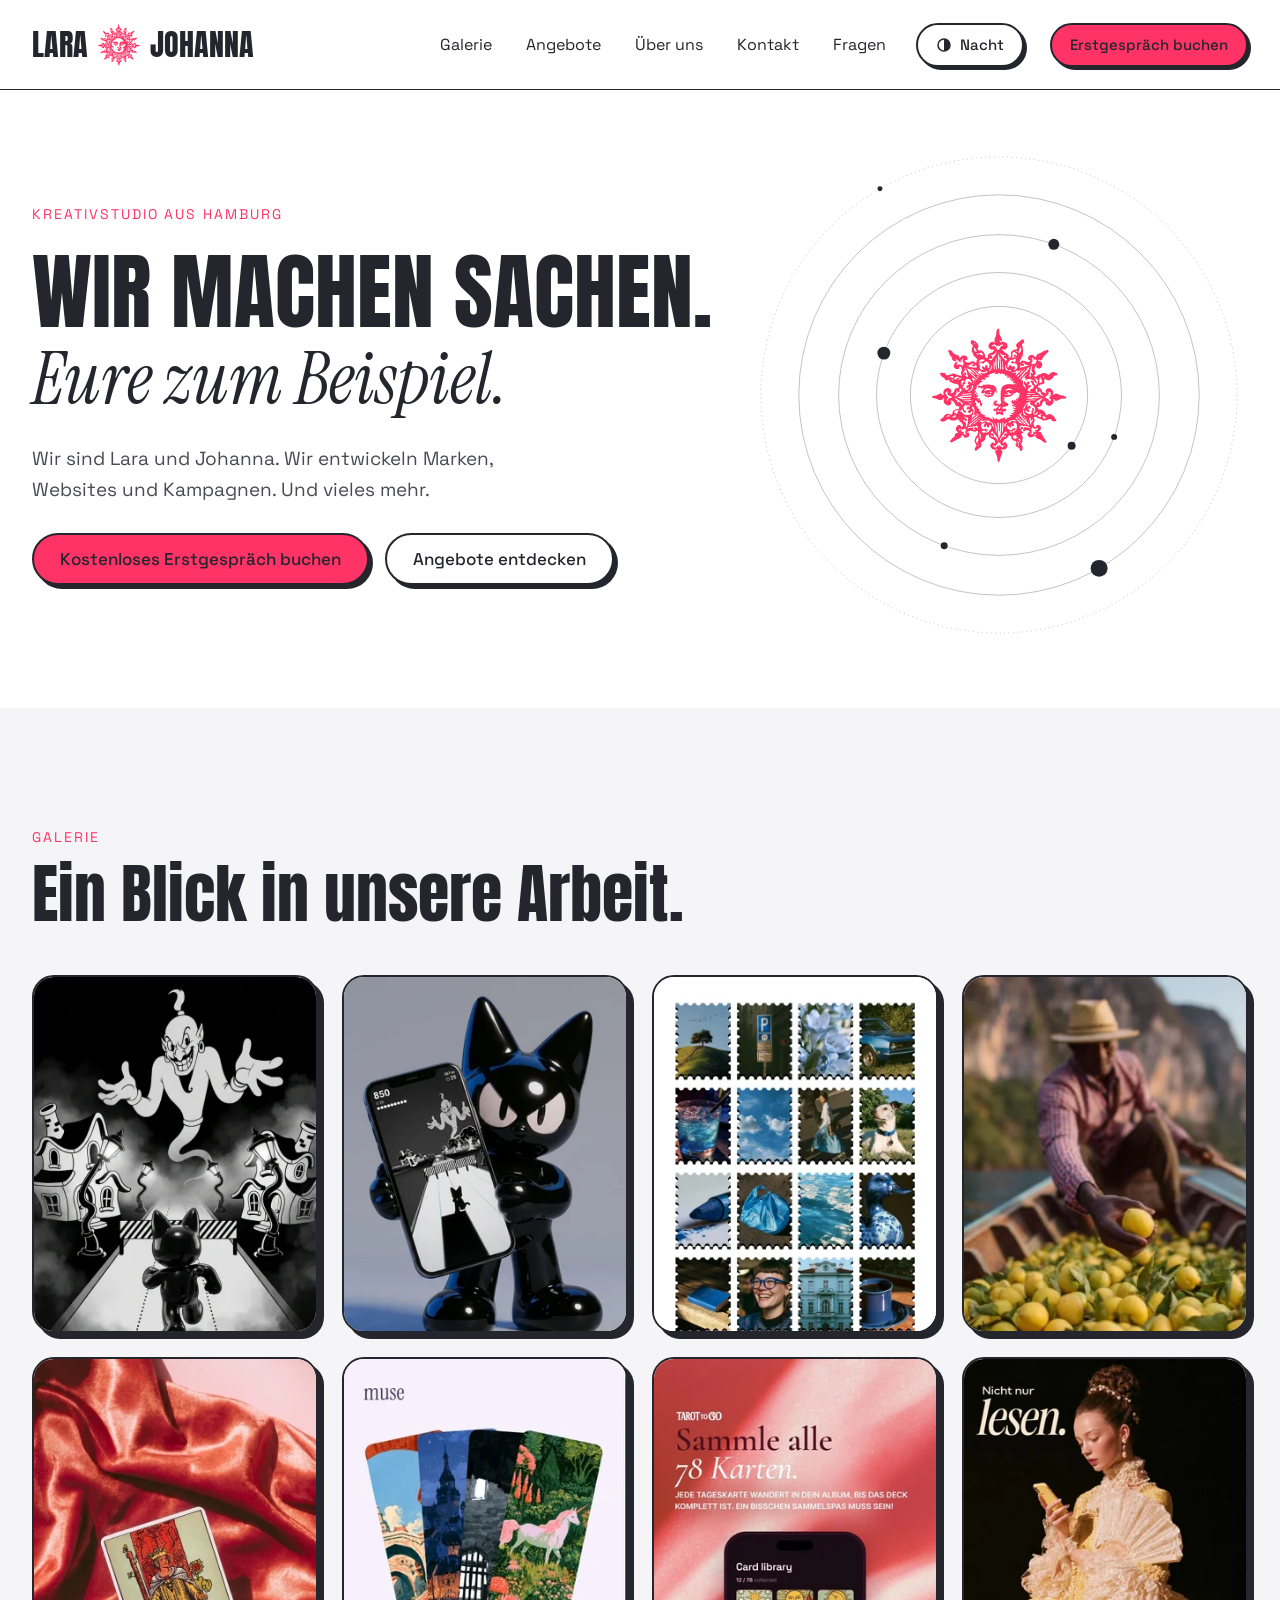
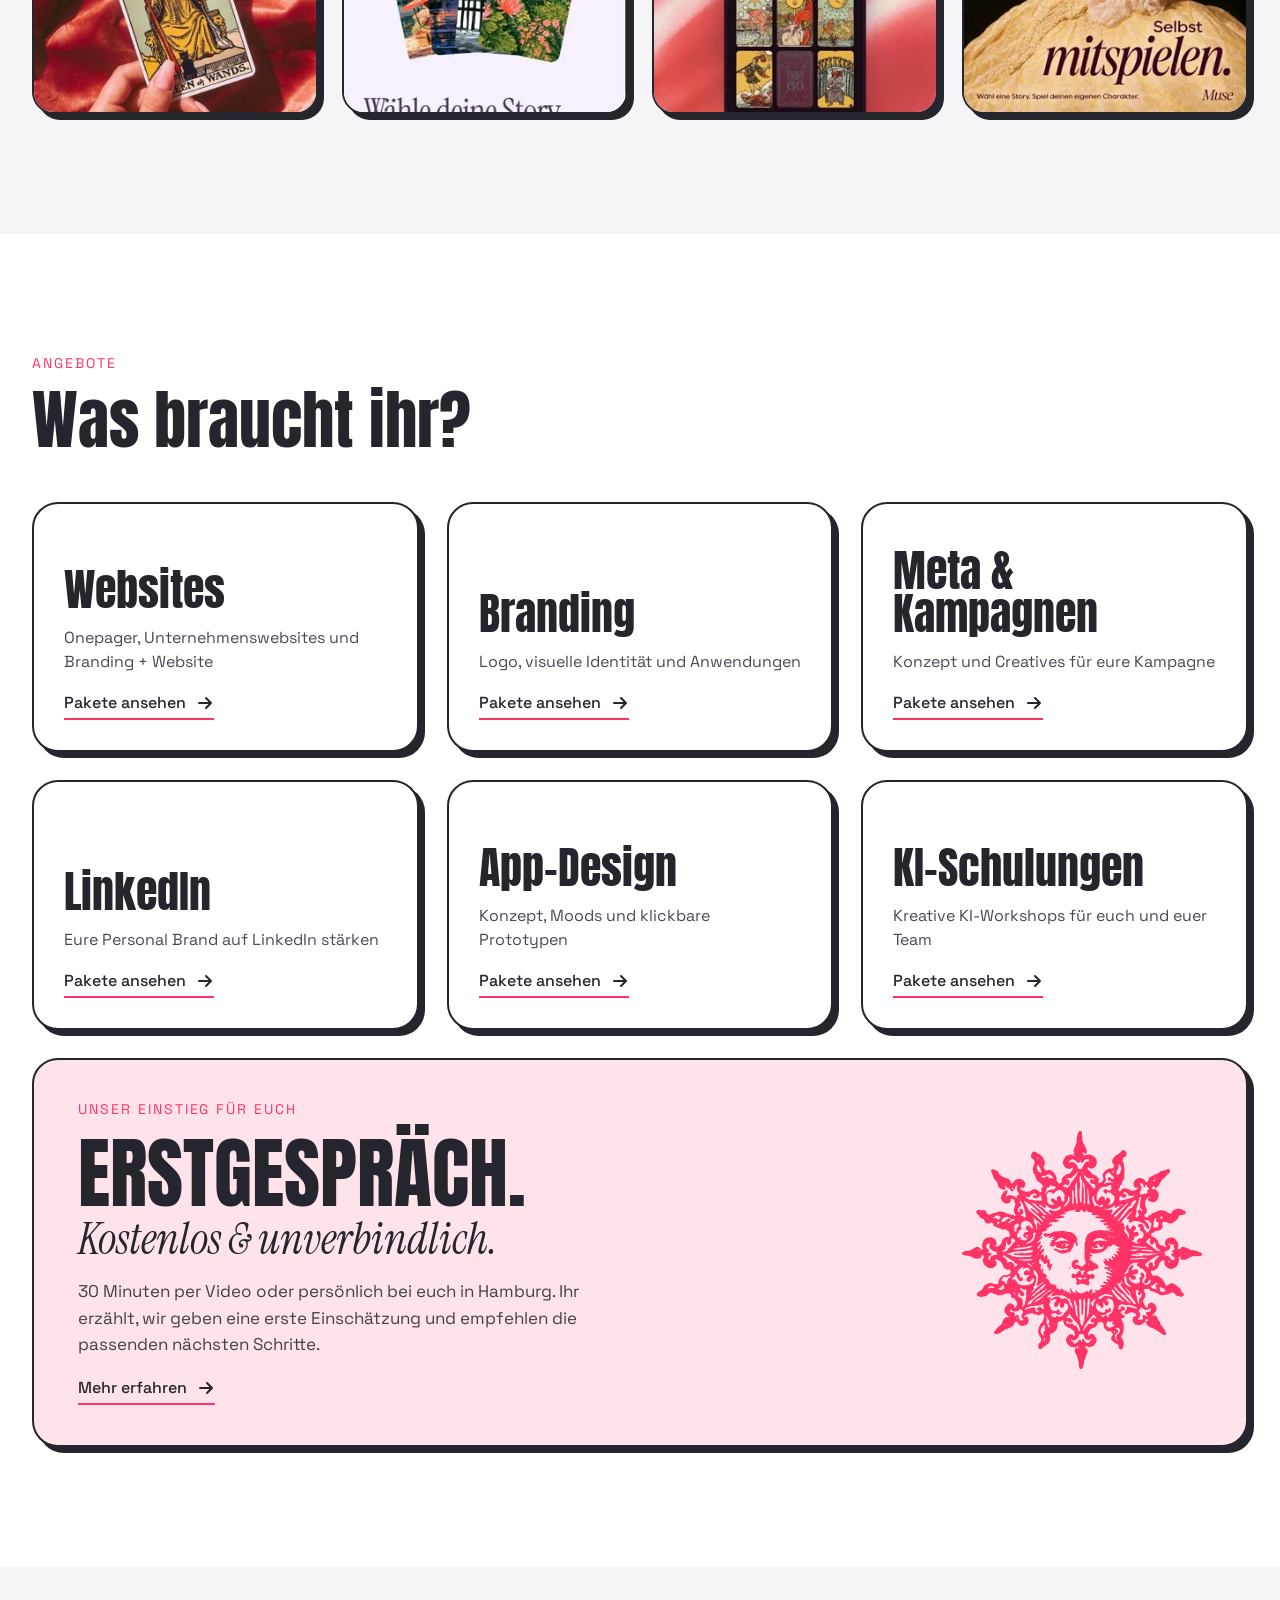
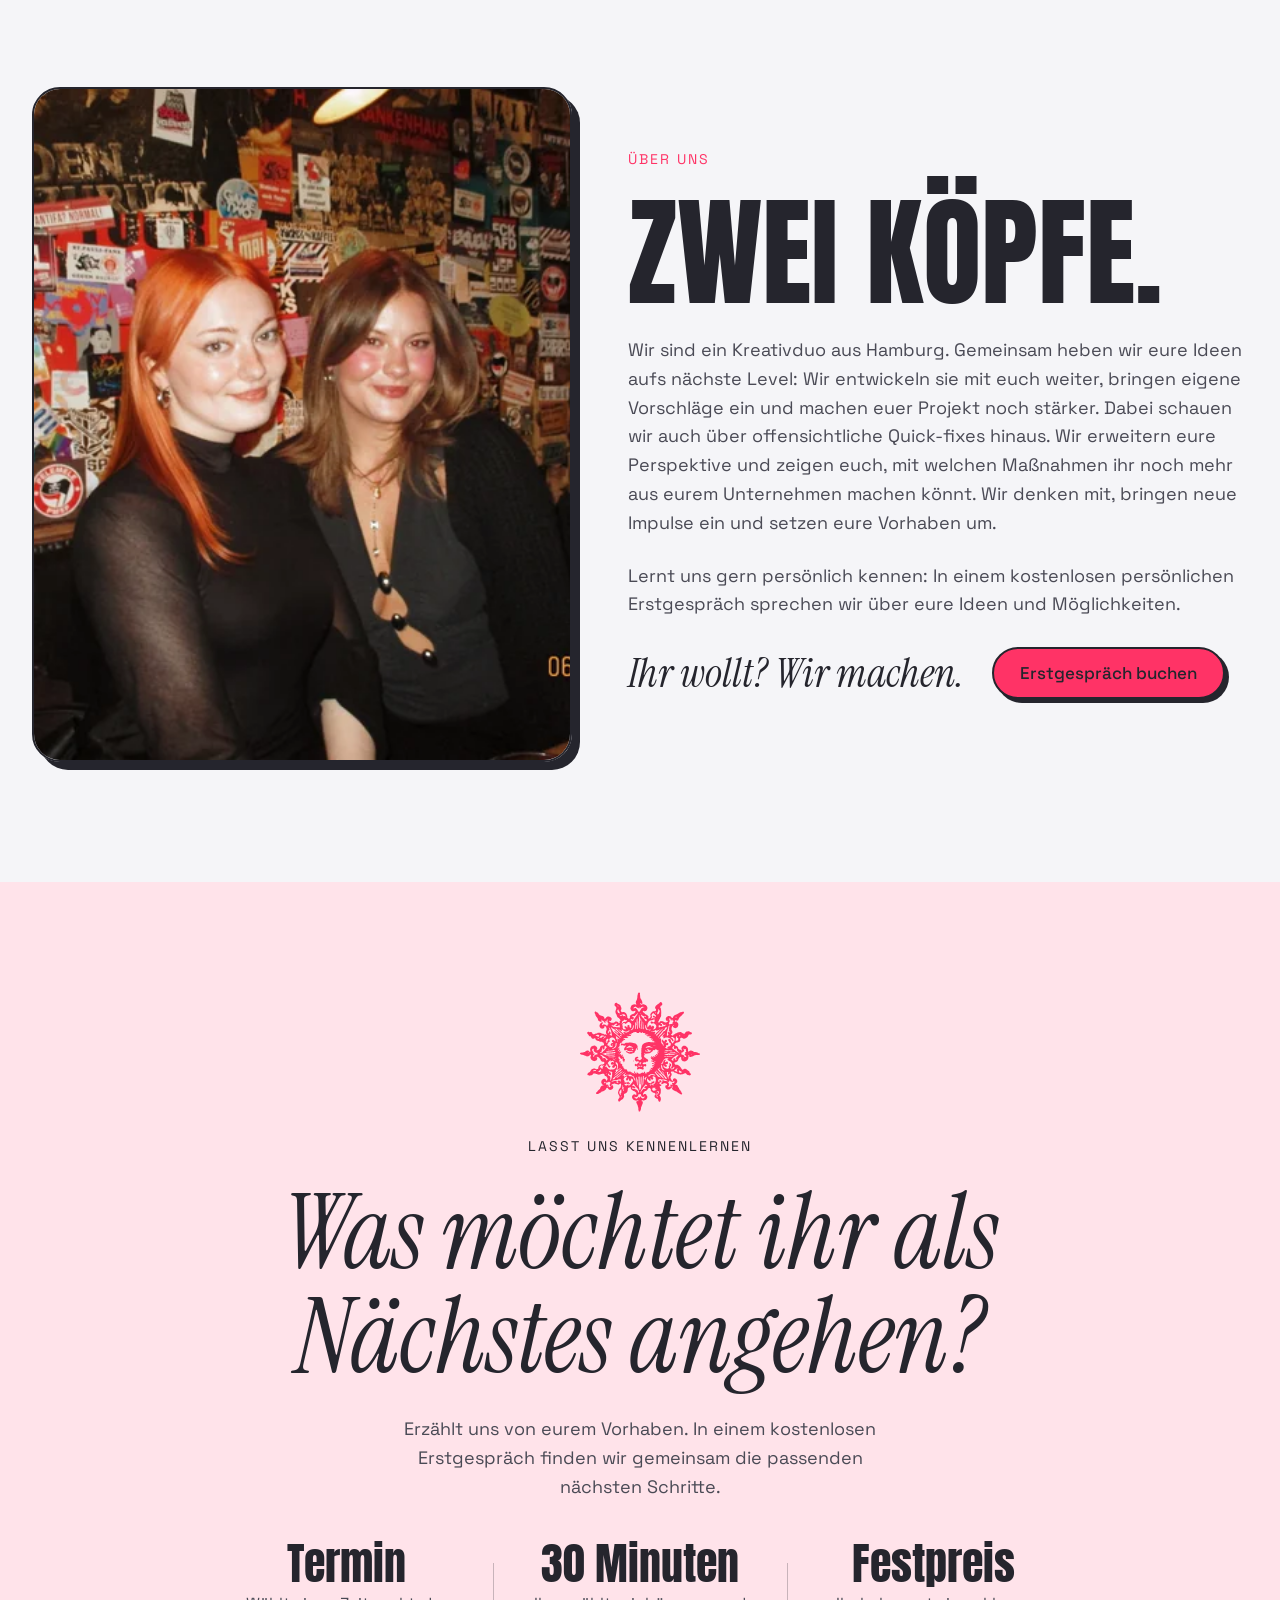
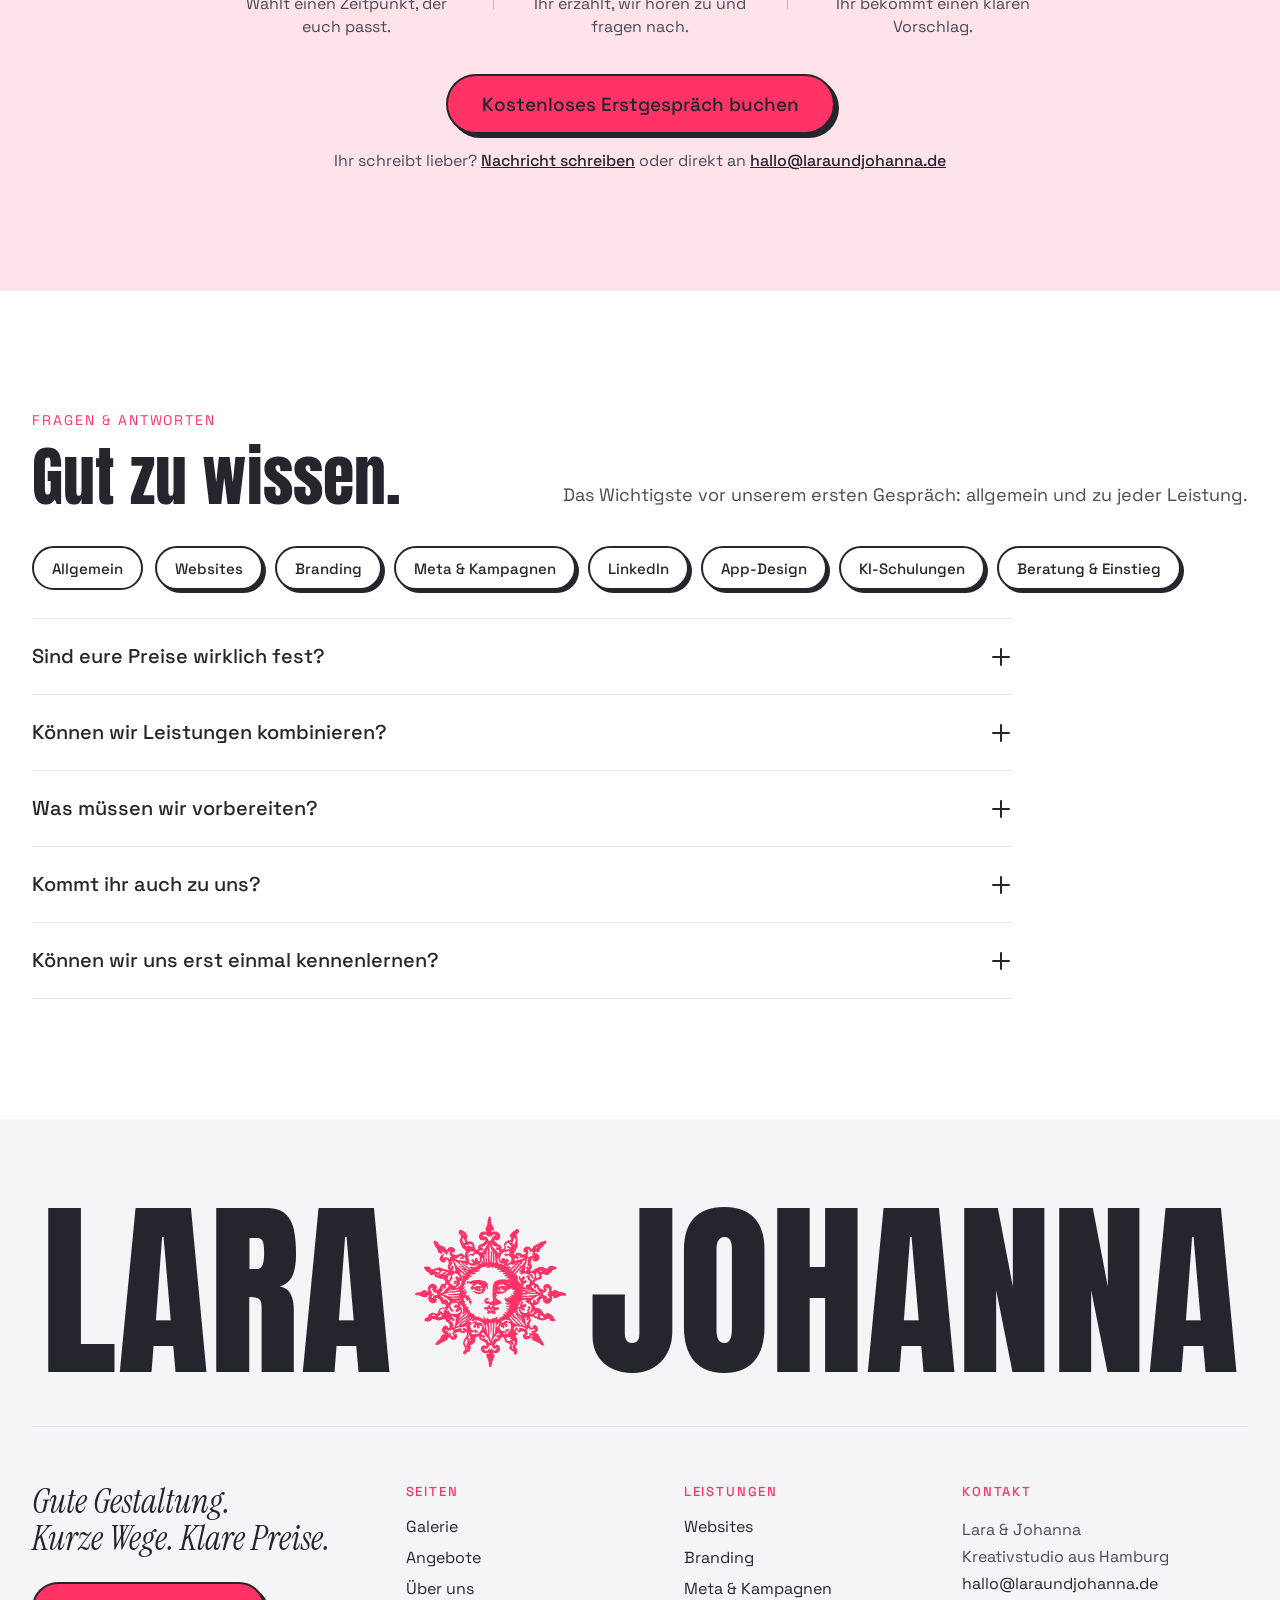
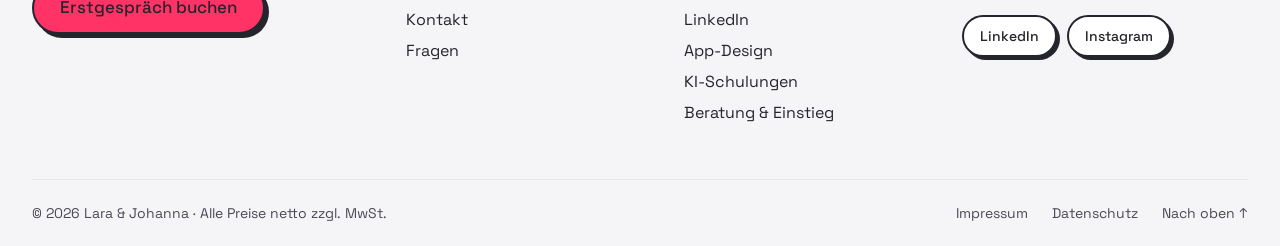
==== index.html @ 5a897f85 "Fixed-size shuffled gallery with rotating tiles, new Manifestation image - Desktop: fixed 4 × 2 grid" ====
<!DOCTYPE html>
<html lang="de">
<head>
<meta charset="utf-8">
<meta name="google-site-verification" content="_8En-DYdcZXQuE2vubrbrP5TlVrM1GbT5ZxHPeItJPA">
<meta name="viewport" content="width=device-width, initial-scale=1">
<title>Lara &amp; Johanna · Kreativstudio aus Hamburg</title>
<meta name="description" content="Lara &amp; Johanna, Kreativstudio aus Hamburg. Wir entwickeln Marken, Websites und Kampagnen. Und vieles mehr.">
<meta name="theme-color" content="#FFFFFF">
<meta property="og:type" content="website">
<meta property="og:title" content="Lara &amp; Johanna · Kreativstudio aus Hamburg">
<meta property="og:description" content="Wir machen Sachen. Eure zum Beispiel.">
<meta property="og:image" content="https://laraundjohanna.de/assets/img/lara-und-johanna.jpg">
<meta property="og:url" content="https://laraundjohanna.de/">
<link rel="canonical" href="https://laraundjohanna.de/">
<link rel="icon" href="assets/favicon.svg" type="image/svg+xml">
<link rel="preload" href="assets/fonts/anton-latin.woff2" as="font" type="font/woff2" crossorigin>
<link rel="stylesheet" href="css/style.css?v=20261118-galerie">
<link rel="stylesheet" href="css/booking.css">
<link rel="stylesheet" href="css/service.css?v=20261118-leistungsseiten">
<script>
/* Ladeanimation einmal pro Besuch; Ende spätestens nach 6 s, auch wenn etwas hängt */
(function () {
  var h = document.documentElement;
  try { if (sessionStorage.getItem('lj-geladen')) return; sessionStorage.setItem('lj-geladen', '1'); } catch (e) {}
  h.classList.add('has-loader', 'is-loading');
  var start = Date.now(), fertig = false;
  function ende() {
    if (fertig) return; fertig = true;
    var l = document.getElementById('loader');
    h.classList.remove('is-loading');
    if (l) { l.classList.add('is-done'); setTimeout(function () { l.remove(); h.classList.remove('has-loader'); }, 1000); }
  }
  window.addEventListener('load', function () { setTimeout(ende, Math.max(0, 1800 - (Date.now() - start))); });
  setTimeout(ende, 6000);
})();
</script>
</head>
<body>
<a class="skip" href="#inhalt">Zum Inhalt springen</a>
<div class="site theme-tag" id="site">
<script>try{if(localStorage.getItem('lj-modus')==='nacht'){var s=document.getElementById('site');s.classList.replace('theme-tag','theme-nacht');s.style.setProperty('--coin-rot','180deg');document.body.classList.add('is-nacht')}}catch(e){}</script>

<!-- Logo-Symbole (Sonne & Mond) -->
<svg class="sym-sprite" width="0" height="0" aria-hidden="true" focusable="false"><defs>
<symbol id="lj-sonne" viewBox="0 0 679.3 674.3"><path fill-rule="evenodd" fill="currentColor" d="M335.3 674.0C333.8 673.7 332.4 672.3 332.2 670.7C332.0 670.0 331.7 668.6 331.3 667.5C331.0 666.4 330.7 664.9 330.7 664.3C330.7 663.7 330.5 662.7 330.3 662.2C330.0 661.4 330.0 660.4 330.2 658.5C330.5 656.7 330.4 655.4 330.1 654.0C329.8 652.2 329.6 651.7 328.5 648.2C328.3 647.2 327.9 645.9 327.8 645.2C327.5 643.5 326.7 640.3 326.4 639.8C326.2 639.6 325.8 638.8 325.5 637.8C324.9 636.1 321.6 629.2 321.1 628.5C320.9 628.3 320.5 627.4 320.2 626.5C319.8 625.6 319.4 624.7 319.3 624.5C318.8 623.9 319.0 620.3 319.6 618.7C320.0 617.9 320.4 616.8 320.5 616.3C320.8 614.9 323.1 612.7 324.3 612.7C325.4 612.7 326.5 613.9 327.0 615.6C327.6 618.0 329.7 615.8 329.9 612.5C330.1 610.5 330.0 610.4 329.2 609.8C328.3 609.2 328.2 609.2 327.0 609.9C326.3 610.3 324.7 610.8 323.5 611.0C322.3 611.1 321.0 611.6 320.4 612.0C319.1 613.0 315.9 613.0 314.3 612.1C313.5 611.5 312.6 611.3 311.0 611.3C307.8 611.3 306.3 610.5 301.8 606.5C300.9 605.8 300.0 604.7 299.8 604.2C299.5 603.6 298.7 602.5 298.0 601.7C296.7 600.1 295.6 597.6 294.8 594.6C293.9 591.1 294.1 590.1 296.4 585.4C297.8 582.5 298.2 582.0 300.2 579.8C305.0 574.4 312.6 574.3 314.8 579.6C315.6 581.3 316.2 581.3 318.0 579.5C319.7 577.9 319.7 577.8 319.6 576.2C319.4 574.5 319.0 573.0 318.1 571.2C317.2 569.4 317.1 566.9 318.0 566.2C318.9 565.4 318.9 564.3 318.0 564.3C317.6 564.3 317.2 564.7 317.0 565.2C316.4 566.7 315.4 566.2 312.0 562.7C308.5 559.1 307.3 558.3 304.8 558.3C303.1 558.3 302.3 557.9 298.5 555.1C297.2 554.2 295.4 553.0 294.5 552.6C292.1 551.4 288.7 547.4 288.7 545.8C288.7 545.4 288.3 544.5 287.8 543.7C287.1 542.4 286.9 541.7 286.9 538.8C286.9 537.0 286.7 535.4 286.5 535.3C286.4 535.2 284.8 535.8 283.0 536.7C281.3 537.6 279.6 538.3 279.3 538.3C279.0 538.3 278.0 538.7 277.1 539.2C276.2 539.6 274.9 540.0 274.2 540.0C273.1 540.0 272.9 540.1 271.8 541.8C270.9 543.3 270.7 543.9 270.8 544.8C270.9 545.3 270.9 546.6 270.6 547.5C270.4 548.4 270.2 549.9 270.1 550.8C269.7 557.2 269.3 558.9 267.6 561.8C264.3 567.3 260.2 570.9 255.3 572.7C254.2 573.1 253.2 573.6 253.1 573.7C253.0 573.9 252.5 574.0 251.8 574.0C250.1 574.0 249.1 575.4 248.8 578.5C248.7 579.8 248.7 581.1 248.8 581.4C249.2 581.9 250.0 585.6 250.2 587.4C250.4 588.9 249.2 592.8 248.2 594.0C247.7 594.5 246.7 597.4 246.7 598.0C246.7 599.6 238.6 606.8 235.5 607.9C232.8 608.8 228.7 612.1 228.7 613.2C228.7 614.0 226.9 615.9 225.4 616.7C224.1 617.5 223.4 617.6 221.5 617.7C219.3 617.7 219.2 617.6 218.0 616.3C216.4 614.7 215.9 613.0 215.9 609.2C215.9 605.7 216.5 604.2 219.6 600.5C220.6 599.4 221.3 598.4 221.3 598.3C221.3 598.1 221.8 597.4 222.5 596.8C223.1 596.0 223.7 595.0 223.8 594.2C223.9 593.4 224.1 592.3 224.2 591.7C224.6 589.6 223.7 586.1 222.5 584.6C221.8 583.9 221.3 583.1 221.3 583.0C221.3 582.9 220.7 581.7 219.9 580.5C219.2 579.2 218.3 577.5 217.9 576.8C217.6 576.0 217.2 575.3 217.0 575.2C216.8 575.1 216.7 574.4 216.7 573.8C216.7 573.2 216.5 572.2 216.2 571.7C215.2 569.8 214.9 564.5 215.8 563.2C216.5 562.1 217.3 559.6 217.5 557.8C217.9 555.4 219.3 551.5 221.2 548.0C222.6 545.3 223.2 544.6 225.9 542.3C228.8 539.7 229.7 538.5 229.7 537.0C229.7 536.7 229.9 536.2 230.1 536.0C230.4 535.8 230.7 534.9 230.8 534.1C231.1 531.1 231.6 529.1 232.5 527.2C233.2 525.8 233.3 525.2 233.0 524.9C232.8 524.7 232.7 523.7 232.7 522.7C232.7 521.5 232.5 520.5 232.2 520.1C231.9 519.8 231.7 519.3 231.7 519.0C231.7 518.0 229.9 516.0 229.1 516.0C228.2 516.0 226.4 517.0 224.9 518.3C223.5 519.6 220.9 520.9 218.6 521.5L216.5 522.1L214.2 521.0C212.5 520.2 211.5 520.0 209.9 520.0C208.7 520.0 207.7 519.9 207.5 519.7C207.3 519.5 206.6 519.2 206.0 519.0C203.3 518.2 200.9 517.3 199.8 516.6C197.8 515.4 191.4 516.4 188.1 518.4C187.3 518.9 186.7 519.0 185.9 518.8C184.9 518.6 184.4 518.8 183.0 519.7C182.1 520.3 180.7 521.1 179.9 521.5C178.1 522.4 175.7 525.8 176.2 526.6C176.9 527.7 177.6 527.8 178.9 526.9C181.2 525.4 183.5 525.4 185.3 527.1C186.4 528.1 187.7 530.8 187.7 531.9C187.7 532.5 187.9 533.6 188.2 534.3C188.8 536.1 188.8 537.6 188.2 539.2C187.9 539.9 187.6 540.9 187.5 541.5C187.0 544.0 182.8 548.6 179.8 550.0C175.5 552.0 169.8 552.7 167.4 551.5C166.9 551.3 165.8 550.7 165.0 550.3C162.6 549.3 159.4 546.1 158.9 544.2C158.3 541.9 155.8 539.6 154.3 539.9C150.2 540.6 148.4 541.8 148.4 543.9C148.4 547.1 143.4 553.6 140.6 554.1C139.9 554.2 139.2 554.6 138.8 555.0C138.1 555.8 134.1 558.0 131.8 558.8C130.9 559.2 130.0 559.5 129.8 559.7C129.1 560.2 126.0 561.0 124.9 561.0C123.7 561.0 122.8 561.6 119.6 564.5C118.7 565.3 117.7 566.1 117.2 566.2C115.7 566.6 114.1 567.5 112.1 568.9C108.7 571.3 102.9 574.3 101.7 574.3C101.3 574.3 100.5 574.6 99.9 574.9C98.8 575.4 97.8 575.4 94.2 574.6C90.9 573.9 89.9 571.3 91.5 568.1C92.6 566.2 93.4 565.2 95.1 564.1C95.7 563.7 96.7 562.6 97.2 561.8C99.5 557.8 103.4 553.3 105.7 552.2C106.9 551.5 111.4 547.8 111.8 547.1C112.0 546.7 112.5 546.0 113.1 545.4C113.7 544.8 114.0 544.2 113.9 543.8C113.8 543.5 113.9 542.8 114.1 542.2C114.4 541.6 114.7 540.7 114.8 540.0C115.1 538.6 117.0 534.7 118.7 532.3C120.3 530.1 123.2 528.1 125.3 527.7C126.1 527.5 127.1 527.3 127.4 527.2C127.7 527.0 128.4 527.1 129.0 527.3C130.2 527.8 131.0 527.6 132.0 526.3C132.8 525.1 132.6 524.5 130.8 523.8C130.2 523.6 129.1 522.8 128.4 522.2C127.6 521.5 126.7 520.9 126.5 520.7C126.3 520.6 125.4 519.5 124.5 518.3C120.6 513.3 119.1 507.8 120.6 504.7C121.0 504.1 121.3 502.9 121.4 502.1C121.7 499.6 124.4 495.3 126.0 494.8C126.3 494.7 126.8 494.1 127.1 493.4C128.2 491.0 133.4 488.3 137.0 488.2C139.0 488.2 141.1 489.0 142.3 490.2C143.0 490.8 144.0 491.5 144.7 491.8C147.1 492.7 148.1 495.5 147.2 498.8C146.2 502.4 152.7 498.7 154.6 494.6C155.7 492.3 156.2 488.6 155.6 487.5C155.4 487.2 155.3 486.2 155.3 485.4C155.3 484.2 155.1 483.8 154.3 483.0C152.1 480.9 149.8 477.7 149.2 475.9C148.9 474.8 148.5 474.0 148.4 474.0C143.6 473.8 141.4 473.0 140.7 471.4C140.4 470.8 140.0 470.2 139.7 470.0C139.2 469.8 139.0 469.1 138.9 467.4C138.8 465.4 138.6 464.8 137.6 463.3C135.5 460.2 135.6 460.2 130.4 460.2C125.3 460.2 123.7 460.5 120.9 462.0C119.9 462.5 118.6 463.0 118.1 463.0C116.9 463.0 113.8 463.8 113.2 464.3C112.5 464.9 104.9 465.5 103.3 465.1C102.5 464.9 101.2 464.5 100.3 464.3C99.5 464.1 98.2 463.6 97.3 463.2C96.5 462.8 94.9 462.3 93.9 462.2C92.4 462.0 91.1 461.5 89.0 460.3C85.3 458.3 83.9 457.9 81.4 458.3C80.4 458.5 78.9 458.7 78.2 458.7C76.6 458.7 75.2 459.5 74.8 460.7C74.7 461.1 74.0 462.0 73.2 462.9C69.0 467.5 67.1 468.6 63.8 468.4C61.8 468.3 61.6 468.4 57.1 470.4C55.1 471.2 54.6 471.2 51.9 469.8C50.2 469.0 49.1 468.7 48.0 468.7C44.4 468.7 41.7 466.3 41.7 463.2C41.7 459.6 48.4 453.1 53.4 451.9C55.3 451.4 60.3 445.4 60.3 443.5C60.3 441.7 63.7 436.9 65.3 436.5C65.8 436.4 66.7 435.9 67.3 435.4C71.6 432.0 80.9 429.6 83.7 431.2C84.1 431.4 84.9 431.6 85.3 431.7C85.8 431.7 87.8 432.2 89.7 432.8C94.3 434.3 95.4 434.4 98.1 433.9C100.1 433.4 100.7 433.2 102.0 431.9L103.5 430.4L103.6 427.1C103.6 424.9 103.8 423.7 104.2 423.1C104.4 422.7 104.7 422.2 104.7 422.0C104.7 420.6 107.3 416.3 109.5 414.1C114.9 408.8 120.5 406.6 125.0 408.0C127.8 408.8 128.2 408.8 129.3 408.0C129.8 407.6 131.8 406.5 133.7 405.5L137.2 403.8L137.1 402.3C137.0 401.5 137.2 400.2 137.7 399.0C138.6 396.6 138.2 395.6 135.7 393.6C133.9 392.2 133.9 392.2 132.5 392.6C129.6 393.4 126.3 392.9 123.5 391.2C121.7 390.1 118.6 387.0 118.0 385.7C117.8 385.2 117.5 384.6 117.3 384.3C117.1 383.9 117.0 383.3 117.0 382.9C117.0 381.6 114.5 377.0 112.8 375.2C112.0 374.2 111.0 372.9 110.6 372.1C109.2 369.2 100.8 364.3 97.2 364.3C94.5 364.3 92.3 366.0 93.8 366.9C94.1 367.1 95.1 367.9 96.0 368.8C97.5 370.3 97.6 370.4 97.8 372.7C98.1 375.7 97.5 377.9 95.4 381.4C93.7 384.4 93.5 384.6 90.8 385.9C87.6 387.5 86.4 388.0 85.4 388.0C84.9 388.0 84.2 388.2 83.8 388.5C83.1 389.1 78.5 389.2 78.2 388.7C78.1 388.5 77.6 388.3 77.2 388.3C76.1 388.3 72.5 386.5 71.5 385.4C71.1 384.9 69.7 384.0 68.5 383.3C64.3 381.2 60.2 375.5 59.8 371.3C59.7 370.5 59.4 369.5 59.1 369.0C58.0 367.3 59.2 361.9 61.4 359.1C61.8 358.5 61.9 357.9 61.8 356.4C61.5 353.5 61.4 353.1 60.4 352.7C58.3 351.9 57.6 352.0 55.9 353.0C54.3 354.0 54.0 354.6 54.8 355.3C56.9 357.0 51.7 361.0 47.4 361.0C46.8 361.0 45.8 361.2 45.3 361.5C44.1 362.1 38.5 362.1 36.8 361.4C36.3 361.2 35.4 360.9 34.9 360.8C34.5 360.7 32.5 359.6 30.6 358.4C27.3 356.2 24.0 355.0 21.4 355.0C21.0 355.0 20.6 354.9 20.5 354.7C20.4 354.5 19.6 354.3 18.7 354.1C17.9 354.0 17.0 353.8 16.8 353.6C16.3 353.2 13.3 352.7 9.8 352.4C5.2 352.0 0.5 349.6 0.1 347.5C-0.3 345.3 2.1 342.0 4.0 342.0C4.6 342.0 5.5 341.8 6.1 341.5C8.9 340.4 10.6 340.0 13.5 340.0C15.5 340.0 16.8 339.8 17.3 339.5C17.8 339.2 18.5 339.0 19.0 339.0C19.4 339.0 20.4 338.8 21.3 338.5C22.1 338.3 23.7 337.8 24.8 337.4C26.2 337.0 27.9 336.1 30.5 334.1C32.5 332.6 35.0 331.1 36.0 330.7C37.0 330.3 38.3 329.7 38.9 329.5C41.7 328.3 48.2 329.2 50.2 331.0C50.7 331.6 51.4 332.0 51.5 332.0C52.3 332.0 53.4 333.6 53.2 334.5C53.1 335.0 52.9 335.7 52.8 336.1C52.4 337.9 55.2 337.4 57.7 335.3C59.0 334.2 59.3 333.7 59.2 333.2C59.1 332.8 58.7 331.4 58.4 330.1C58.0 328.8 57.6 327.5 57.4 327.1C56.3 325.0 57.5 317.0 59.4 314.3C59.7 313.9 60.1 312.8 60.4 311.9C61.3 308.4 67.5 303.4 71.5 302.8C72.4 302.7 73.3 302.5 73.5 302.3C74.0 301.9 77.4 301.3 80.3 301.1C82.6 300.9 83.4 301.2 89.4 304.2C93.3 306.1 94.5 307.4 96.5 311.5C97.4 313.3 97.7 314.4 97.8 316.7C98.1 320.2 97.7 321.2 95.5 323.3C93.6 325.1 93.5 326.2 95.4 327.2C97.0 328.0 99.0 327.8 101.9 326.3C103.3 325.6 104.6 325.0 104.8 325.0C105.0 325.0 106.1 324.2 107.3 323.1C109.8 321.0 112.7 316.2 112.7 314.1C112.7 313.5 113.0 312.4 113.3 311.8C113.7 311.1 114.0 310.2 114.0 309.9C114.0 308.5 117.2 304.6 119.7 303.0C123.4 300.6 127.5 299.8 131.2 300.9C131.8 301.0 132.4 300.7 133.7 299.4C136.0 297.2 136.9 294.4 135.7 292.8C135.4 292.3 134.9 291.2 134.7 290.4C134.5 289.6 133.8 288.0 133.3 286.8C132.7 285.5 132.2 284.2 132.3 283.8C132.4 283.1 132.3 283.0 130.8 283.2C129.3 283.4 129.3 283.4 127.4 281.6C124.1 278.4 123.3 278.2 118.8 279.1C115.3 279.7 113.4 279.2 108.7 276.5C107.3 275.7 106.0 275.2 104.4 275.0C101.9 274.6 101.3 274.4 98.8 272.8C97.9 272.2 96.6 271.7 95.8 271.5C92.0 270.8 88.0 266.6 88.0 263.3C88.0 261.8 86.2 260.2 84.1 259.7C82.4 259.4 81.9 259.5 80.5 260.5C75.1 264.6 66.9 261.8 63.7 255.0C63.1 253.8 62.7 252.5 62.7 252.1C62.7 250.6 59.7 248.5 56.8 248.0C53.0 247.4 50.6 245.4 48.4 240.6C47.9 239.7 47.1 238.7 46.6 238.3C42.6 235.3 40.1 231.5 40.5 228.8C40.8 226.1 42.0 224.9 45.3 223.8C48.1 222.8 49.6 222.8 51.8 223.9C54.2 225.0 57.8 225.3 59.3 224.5C60.6 223.9 61.3 223.9 63.6 224.6C66.8 225.6 69.1 228.2 70.2 232.1C70.6 233.2 71.1 234.0 72.4 235.2L74.1 236.7L77.1 236.6C80.6 236.4 81.1 236.3 86.2 233.7L89.9 231.9L92.8 232.1L95.6 232.3L97.9 230.6C100.8 228.5 102.0 228.1 103.7 228.7C104.8 229.0 105.0 229.0 105.7 228.5C106.6 227.9 110.3 227.8 111.4 228.4C112.2 228.8 113.2 229.1 117.2 229.8C118.7 230.1 120.8 230.9 123.5 232.3C127.0 234.1 127.7 234.3 129.4 234.3C131.1 234.3 131.7 234.5 134.1 235.9L136.8 237.5L140.4 237.4L143.9 237.3L146.2 238.7C150.0 241.0 150.2 241.1 150.8 240.9C152.2 240.3 151.6 237.3 149.7 235.5C148.9 234.8 147.7 231.2 147.7 229.7C147.7 229.2 147.4 228.3 147.2 227.8C146.5 226.5 146.5 222.5 147.2 221.3C147.4 220.9 147.6 220.1 147.7 219.5C147.7 219.0 148.0 218.0 148.3 217.4C150.5 213.4 151.5 207.6 150.5 205.1C150.2 204.5 150.0 203.6 150.0 203.2C150.0 202.8 149.7 202.0 149.4 201.3C149.0 200.7 148.7 199.6 148.6 198.9C148.3 197.5 146.0 193.6 144.9 192.9C144.0 192.3 140.1 191.8 138.9 192.1C137.7 192.4 137.3 193.6 137.9 195.6C138.3 197.3 138.3 197.5 137.6 199.0C136.8 200.9 133.8 203.9 132.4 204.2C131.9 204.3 131.0 204.6 130.5 204.8C128.8 205.5 126.6 205.7 125.0 205.3C124.2 205.1 122.9 204.8 122.2 204.7C119.6 204.2 114.5 200.3 113.8 198.3C113.7 197.9 113.2 197.0 112.8 196.5C112.4 196.0 112.0 195.0 111.8 194.4C111.7 193.8 111.5 193.3 111.3 193.1C109.9 192.3 109.7 188.2 111.0 185.7C111.3 185.1 111.5 184.3 111.4 184.1C111.4 183.9 111.6 183.0 112.0 182.2C112.4 181.4 112.7 180.5 112.7 180.2C112.7 180.0 113.0 179.5 113.4 179.1C113.8 178.8 114.8 177.5 115.6 176.2C117.6 173.1 119.3 171.5 121.5 170.4C122.4 170.0 123.8 169.3 124.7 168.8C126.6 167.8 127.4 167.8 128.3 168.8C129.1 169.7 129.4 172.4 128.7 173.6C128.6 173.9 128.3 174.8 128.2 175.5C128.0 176.5 127.5 177.2 126.3 178.4C124.6 179.9 124.6 180.0 124.7 181.4C124.9 183.2 126.1 185.3 126.9 185.3C127.2 185.3 127.8 184.9 128.2 184.4C129.0 183.1 130.9 182.0 132.4 182.0C140.3 181.9 141.2 182.0 146.3 184.5C151.5 186.9 152.1 187.5 151.9 189.4C151.6 190.8 152.1 192.0 152.8 192.0C153.6 192.0 153.7 191.5 153.3 190.4C152.8 189.2 153.5 188.1 155.0 187.9C155.6 187.9 155.8 187.7 155.7 187.2C155.7 186.8 155.5 186.0 155.4 185.4C155.1 183.3 158.2 180.2 160.9 179.9C162.6 179.8 162.7 179.0 161.2 177.3C160.5 176.6 160.0 175.9 160.0 175.7C160.0 175.6 159.5 174.8 158.8 174.0C158.2 173.2 157.7 172.4 157.7 172.2C157.7 172.1 157.1 170.9 156.5 169.6C155.0 166.6 154.4 160.7 155.5 158.6C155.8 157.9 156.0 157.3 156.0 157.1C156.0 156.9 156.5 156.1 157.0 155.2C158.1 153.4 158.1 153.0 156.6 153.0C155.7 153.0 155.1 153.4 153.0 155.7C150.2 158.7 149.6 160.0 149.6 163.6C149.5 165.8 148.7 167.0 147.5 167.0C146.9 167.0 144.7 164.4 144.7 163.7C144.7 162.9 143.8 162.0 143.0 162.0C142.6 162.0 142.0 161.7 141.7 161.3C141.3 161.0 140.8 160.7 140.5 160.7C139.5 160.7 140.1 161.9 142.5 164.8C145.7 168.5 146.0 169.4 144.1 170.9C142.3 172.3 141.9 172.3 139.9 170.4C138.9 169.5 137.9 168.6 137.5 168.3C137.1 168.1 136.2 167.0 135.4 165.9C134.6 164.9 133.2 163.2 132.2 162.1C130.6 160.4 130.3 160.2 129.7 160.6C127.8 161.7 124.7 159.2 124.7 156.5C124.7 154.6 122.8 153.7 121.4 154.9L120.7 155.5L121.7 157.0C122.6 158.3 122.7 158.7 122.5 160.2C122.4 161.4 122.5 162.3 122.8 163.1C123.7 165.3 122.9 165.9 118.9 166.2C115.9 166.4 113.9 165.8 111.2 163.9C110.5 163.4 109.6 163.0 109.3 163.0C108.7 163.0 104.9 160.5 103.9 159.4C102.6 158.0 102.0 156.3 101.8 153.6C101.6 151.6 101.3 150.3 100.6 148.9C100.1 147.9 99.7 147.0 99.7 146.9C99.7 146.4 95.7 141.1 92.8 137.8C90.7 135.5 89.7 133.7 88.3 130.5C88.1 130.0 87.6 128.0 87.3 126.3C86.9 123.7 86.5 122.8 85.8 121.8C85.2 121.1 84.7 120.3 84.6 120.0C84.4 119.7 84.0 118.8 83.5 118.0C82.2 115.7 82.3 111.8 83.7 110.2C85.1 108.6 88.4 107.8 90.1 108.7C90.5 108.9 91.5 109.7 92.3 110.3C93.5 111.4 93.9 111.6 95.8 111.7C99.2 111.9 103.7 115.8 103.7 118.5C103.7 120.3 106.4 124.4 108.2 125.3C108.7 125.6 110.1 126.5 111.2 127.3C112.3 128.2 113.8 129.1 114.7 129.4C115.5 129.8 117.0 130.4 117.9 130.9C118.9 131.3 119.9 131.7 120.1 131.7C120.4 131.7 121.7 132.1 124.8 133.4C125.2 133.5 126.2 133.7 127.0 133.8C131.6 134.3 138.5 141.5 137.8 144.9C137.4 147.0 139.7 149.2 141.3 148.4C141.7 148.2 142.3 148.0 142.7 148.0C143.6 148.0 146.6 145.2 147.5 143.3C149.0 140.4 153.1 137.2 155.7 136.8C156.6 136.7 157.4 136.5 157.5 136.3C157.8 135.8 162.5 136.0 163.8 136.5C164.4 136.8 165.6 137.0 166.3 137.0C170.1 137.0 176.6 141.9 178.5 146.2C179.3 147.9 179.4 148.5 179.2 150.8C178.9 155.9 177.8 158.3 175.0 160.0C173.2 161.1 169.0 161.4 167.9 160.5C166.4 159.4 165.0 160.7 165.0 163.0C165.0 164.6 168.6 168.1 170.9 168.8C171.9 169.1 173.0 169.5 173.4 169.8C173.8 170.1 174.4 170.3 174.8 170.3C175.2 170.3 176.1 170.7 176.9 171.2C178.4 172.1 178.7 172.1 182.4 172.0C185.0 172.0 186.7 171.8 187.5 171.5C188.1 171.2 189.0 171.1 189.5 171.2C191.0 171.6 193.7 170.5 196.1 168.6C200.2 165.3 201.2 164.9 205.7 165.1C210.3 165.2 212.6 166.0 214.4 167.8C216.8 170.5 217.7 171.5 217.7 171.7C217.7 171.8 218.1 172.4 218.5 173.0C219.5 174.1 221.0 174.4 221.7 173.5C221.9 173.2 222.7 172.8 223.4 172.7C224.1 172.5 224.7 172.1 224.7 171.9C224.7 171.7 224.8 171.0 224.9 170.5C224.9 170.0 225.1 168.7 225.2 167.8C225.4 166.3 225.3 166.0 224.5 165.1C223.5 163.9 223.5 163.4 224.4 162.2C224.9 161.6 225.4 161.3 226.1 161.3C227.3 161.3 227.8 160.9 228.9 159.1C229.5 158.0 229.5 157.9 228.9 156.9C228.5 156.3 227.9 155.1 227.4 154.2C227.0 153.3 225.7 151.5 224.6 150.3C223.5 149.1 222.4 147.7 222.1 147.2C221.5 146.0 221.3 145.9 219.3 145.1C215.6 143.7 212.2 140.6 211.1 137.7C210.8 136.8 210.4 135.9 210.2 135.7C209.4 134.8 208.3 132.0 208.3 131.0C208.3 128.9 207.3 126.3 205.4 123.4C203.0 119.8 202.0 117.9 201.6 116.2C200.7 112.0 200.6 110.9 200.5 108.5C200.5 105.4 200.9 103.8 202.9 98.8C203.7 96.8 204.7 94.5 205.0 93.7C206.2 90.7 205.2 83.3 203.5 81.7C203.0 81.3 202.4 81.0 202.1 81.0C201.5 81.0 198.5 78.2 196.9 76.0C195.5 74.2 195.5 74.1 195.4 71.2C195.0 60.8 204.2 54.8 210.5 61.3C212.2 63.1 214.0 64.1 216.8 65.0C219.4 65.7 222.4 67.5 223.2 68.9C224.1 70.3 225.4 71.7 225.9 71.7C227.4 71.7 230.3 75.7 231.0 78.9C231.3 80.2 232.4 82.8 234.1 86.2C235.0 87.8 234.0 96.5 233.0 97.2C232.8 97.3 232.7 97.6 232.7 97.8C232.7 98.1 232.2 99.0 231.6 99.8L230.6 101.3L231.2 103.2C231.5 104.3 232.2 105.9 232.7 106.8C233.2 107.6 233.7 108.5 233.7 108.7C233.7 108.8 234.5 109.6 235.5 110.5C237.2 112.0 237.3 112.0 239.6 112.0C241.3 112.0 242.0 111.9 242.4 111.4C244.1 109.3 247.2 109.6 252.0 112.3C252.5 112.6 253.5 113.0 254.4 113.3C260.5 115.5 267.8 127.4 267.7 135.3C267.6 140.8 267.8 141.7 268.8 142.6C269.4 143.0 270.3 144.2 270.9 145.1C271.6 146.3 272.3 147.0 273.2 147.4C273.9 147.8 274.8 148.4 275.2 148.7C276.2 149.6 277.1 149.4 279.4 147.4C280.4 146.5 281.7 145.4 282.3 145.0L283.5 144.1L282.7 142.4C280.3 136.7 284.5 129.3 292.5 125.4C296.9 123.2 301.9 121.0 302.9 120.8C304.9 120.4 305.7 119.9 307.7 117.6C311.8 112.9 314.2 108.2 313.8 105.4C313.6 103.5 312.9 103.1 311.8 104.3C309.6 106.8 301.8 108.0 297.7 106.4C293.8 105.0 289.8 101.3 288.3 97.7C287.9 96.9 287.1 95.1 286.5 93.8C285.1 90.9 284.9 88.5 286.0 86.4C286.3 85.7 286.7 84.9 286.7 84.6C286.7 83.6 289.2 78.0 290.4 76.4C291.1 75.5 291.7 74.6 291.7 74.5C291.7 73.8 293.5 71.9 294.8 71.3C300.5 68.3 308.3 66.5 310.9 67.7C312.2 68.3 312.5 68.3 313.1 67.8C313.5 67.6 314.1 67.3 314.6 67.3C315.1 67.3 315.7 66.8 316.6 65.5L318.0 63.6L317.3 62.1C317.0 61.2 316.5 60.1 316.2 59.5C315.3 57.7 315.5 54.9 316.9 51.7C317.5 50.1 318.2 48.3 318.4 47.7C318.8 46.2 319.9 44.1 320.8 42.8C321.8 41.5 322.6 39.0 322.9 36.7C323.0 35.7 323.4 33.9 323.8 32.8C324.2 31.6 324.5 29.7 324.5 28.0C324.6 26.4 324.7 23.5 324.8 21.5C324.9 18.1 325.3 16.3 326.5 13.0C327.0 11.5 327.7 8.8 327.7 8.0C327.7 7.2 329.8 3.1 330.8 2.1C331.2 1.6 332.2 1.0 333.0 0.6C335.4 -0.5 338.1 0.8 339.3 3.6C340.1 5.4 340.2 7.1 339.5 8.5C338.9 9.6 338.8 12.0 339.4 12.6C340.1 13.3 340.4 15.6 340.5 21.6C340.7 28.3 340.9 29.2 343.0 33.7C344.3 36.4 344.5 36.8 346.7 40.5C349.0 44.3 350.3 47.2 350.3 48.0C350.3 48.3 350.7 49.1 351.1 49.6C352.5 51.2 353.1 53.2 353.1 55.8C353.0 57.1 353.0 59.2 353.0 60.5C352.9 65.3 350.2 66.9 347.7 63.6C347.1 62.9 346.4 62.3 346.2 62.3C346.0 62.3 345.2 61.9 344.5 61.3C343.0 60.1 341.9 60.1 341.1 61.2C340.6 61.9 340.6 62.1 341.3 63.2C341.7 63.8 342.0 64.6 342.0 64.8C342.0 65.2 343.4 67.1 345.4 69.2C345.8 69.7 346.3 70.0 346.7 70.0C347.8 70.0 351.1 69.0 351.7 68.5C352.0 68.2 352.5 68.0 352.9 68.0C353.2 68.0 353.9 67.7 354.5 67.3C355.7 66.5 360.0 66.4 361.3 67.2C361.8 67.4 362.6 67.6 363.2 67.7C365.0 67.7 370.1 69.9 372.0 71.5C373.0 72.3 374.2 73.2 374.7 73.5C377.2 74.8 380.2 79.6 380.6 82.9C380.8 84.0 381.1 85.2 381.3 85.6C381.6 86.3 381.7 87.3 381.5 89.8C381.4 92.9 381.2 93.4 379.8 96.3C376.8 102.5 374.3 104.6 367.7 106.3L365.0 107.0L363.1 106.3C360.9 105.5 359.1 104.4 358.4 103.5C357.4 102.3 355.3 103.8 355.3 105.8C355.3 108.4 359.2 113.4 362.7 115.2C364.6 116.2 365.4 117.1 366.3 119.2C367.2 121.3 368.9 123.0 370.0 123.0C370.5 123.0 371.1 123.2 371.5 123.4C371.9 123.7 372.9 124.2 373.8 124.5C375.8 125.2 379.1 127.2 381.1 128.8C381.9 129.4 382.8 130.1 383.3 130.3C383.7 130.5 384.5 131.5 385.0 132.5C385.6 133.5 386.3 134.5 386.6 134.8C388.0 135.7 388.4 137.8 387.5 139.9C387.2 140.5 387.0 141.4 387.0 141.9C387.0 142.3 386.7 143.3 386.3 144.0C385.4 145.8 385.5 146.1 386.8 147.1C388.3 148.2 389.2 148.2 390.9 147.1C392.5 146.0 394.2 145.1 395.4 144.8C395.9 144.7 396.3 144.4 396.3 144.2C396.3 143.9 396.8 143.1 397.4 142.4C399.2 140.4 399.7 139.6 399.7 138.4C399.7 137.9 399.8 137.3 400.0 137.1C400.3 137.0 400.3 136.5 400.2 135.9C400.1 135.3 399.8 133.9 399.7 132.8C399.1 128.9 398.8 127.5 398.5 127.0C397.8 125.9 398.3 122.6 399.6 120.2C402.2 115.5 410.7 108.1 414.9 107.0C417.3 106.4 420.9 106.2 422.5 106.6C423.8 107.0 424.2 106.9 425.2 106.3C425.9 106.0 426.7 105.7 426.9 105.7C427.3 105.7 428.7 104.3 428.7 103.8C428.7 103.6 429.0 103.0 429.5 102.3C430.3 101.1 430.9 98.3 430.7 96.5C430.6 95.1 430.1 94.3 429.0 93.9C425.9 92.6 424.2 87.1 425.5 82.2C426.1 80.1 430.7 73.9 433.1 72.1C434.1 71.3 435.6 70.0 436.5 69.1C438.2 67.5 441.2 65.6 442.7 65.2C444.1 64.9 448.3 61.3 450.6 58.5C452.8 55.9 455.1 54.3 456.9 54.3C459.2 54.3 464.0 58.1 464.5 60.3C464.7 60.8 464.9 61.5 465.2 61.9C465.8 62.8 466.0 68.4 465.4 69.0C465.3 69.3 465.0 69.9 464.9 70.4C464.6 71.6 461.7 73.9 460.1 74.2C457.4 74.7 455.7 76.7 455.5 79.4C455.5 80.4 455.3 81.4 455.2 81.7C455.0 81.9 454.8 82.9 454.6 83.8C454.5 84.7 454.3 85.7 454.2 86.0C454.0 86.4 454.6 87.3 455.8 88.7C457.9 91.1 458.8 93.2 458.3 94.5C457.9 95.6 457.9 97.2 458.3 98.5C459.5 102.2 459.7 104.7 459.8 113.5C459.8 120.3 459.7 122.8 459.4 123.6C459.1 124.3 459.0 125.2 459.2 126.4C459.9 132.4 459.3 135.7 456.9 138.7C456.3 139.5 455.6 140.5 455.3 140.9C455.0 141.3 454.4 142.1 453.9 142.8C453.1 143.8 452.9 144.4 452.8 146.5C452.6 149.8 452.0 151.0 449.2 153.5C447.2 155.3 447.0 155.6 447.0 156.8C447.0 160.0 446.7 160.7 444.3 162.8C444.0 163.1 443.7 163.7 443.7 164.1C443.7 164.6 443.3 165.4 442.8 166.0L441.9 167.0L442.6 167.9C443.5 169.2 446.7 171.4 447.5 171.3C447.9 171.2 448.9 170.0 450.0 168.4C452.4 164.9 453.1 164.2 454.8 163.5C455.5 163.2 456.7 162.7 457.3 162.5C458.6 161.9 460.0 161.9 461.2 162.4C462.2 162.7 463.9 163.1 467.2 163.6C468.6 163.9 474.3 166.3 476.0 167.3C477.7 168.4 478.7 168.8 480.2 169.1C481.1 169.2 482.5 169.5 483.3 169.6C486.4 170.3 493.1 167.4 496.5 164.1C498.7 162.0 497.1 158.8 494.9 160.5C493.1 161.8 489.0 160.2 487.0 157.5C486.4 156.6 486.2 155.9 486.1 153.9C486.1 152.5 485.9 150.7 485.6 150.0C485.1 148.4 486.1 144.9 487.7 142.4C489.5 139.8 495.2 135.0 496.5 135.0C496.9 135.0 497.6 134.7 498.1 134.3C499.4 133.3 506.2 133.5 508.2 134.6C508.6 134.8 509.5 135.0 510.1 135.0C512.8 135.0 517.5 138.7 518.4 141.5C519.0 143.3 521.2 145.0 522.9 145.0C524.8 145.0 526.5 143.1 526.8 140.6C527.2 137.1 528.9 134.1 532.0 131.4C533.6 130.1 535.2 128.9 535.7 128.8C536.3 128.7 537.1 128.4 537.6 128.2C538.1 127.9 539.2 127.4 540.0 127.0C540.8 126.6 542.3 125.8 543.4 125.2C544.4 124.6 546.8 123.6 548.8 122.9C552.9 121.5 554.9 120.3 558.3 117.3C560.1 115.6 561.1 115.0 562.9 114.4C566.6 113.2 568.7 112.7 569.3 112.7C569.7 112.7 570.5 112.4 571.1 112.2C571.8 111.9 572.7 111.7 573.2 111.7C573.6 111.7 574.4 111.4 574.8 111.2C575.7 110.6 578.2 109.6 581.4 108.6L583.6 107.9L585.4 108.8C588.3 110.2 588.8 111.1 588.5 114.3C588.3 116.5 588.1 117.3 587.3 118.5C586.3 120.0 583.8 122.0 582.9 122.0C582.3 122.0 581.1 123.4 579.0 126.3C577.4 128.7 574.5 131.5 570.5 134.7C566.5 137.8 564.8 139.7 562.5 143.7C559.1 149.5 557.3 153.0 557.3 153.9C557.3 155.7 555.0 158.6 552.9 159.5C552.2 159.8 551.1 160.3 550.6 160.5C548.8 161.5 546.7 160.9 545.6 159.2C545.2 158.5 544.8 158.0 544.6 158.0C544.4 158.0 543.7 157.6 543.1 157.1C541.3 155.8 539.9 156.8 537.5 161.4C536.4 163.6 536.6 164.1 538.9 164.7C539.7 164.9 540.5 165.3 540.7 165.5C541.3 166.3 542.5 166.1 543.4 165.0C545.1 163.1 548.7 164.1 548.7 166.4C548.7 166.9 549.7 168.2 551.6 170.2C554.7 173.4 555.7 174.8 555.7 175.9C555.7 176.3 555.9 177.1 556.2 177.8C556.9 179.5 556.8 183.6 556.0 186.5C555.6 187.8 555.3 189.2 555.3 189.6C555.3 190.5 553.6 194.1 552.4 195.6C547.5 202.1 536.3 204.3 532.7 199.4C532.1 198.4 531.8 198.3 530.2 198.3C527.5 198.3 526.1 196.4 526.4 193.3C526.9 189.3 526.9 189.3 529.7 188.6C532.5 187.9 533.0 187.6 532.5 186.7C532.0 186.0 530.6 185.5 529.5 185.8C529.0 185.9 527.0 187.7 524.8 189.8C520.6 194.0 519.4 195.9 519.2 199.3C519.1 200.3 518.8 202.0 518.6 203.0C517.9 206.9 517.9 209.9 518.6 210.9C519.0 211.4 519.3 212.2 519.3 212.7C519.3 213.2 519.9 214.8 520.6 216.2C522.7 220.3 523.1 221.6 523.2 224.6C523.5 229.7 521.8 233.3 517.4 236.8C516.0 237.9 515.0 238.9 515.0 239.3C515.0 240.2 517.6 242.5 519.2 243.0C519.9 243.2 520.9 243.7 521.3 244.0C522.1 244.5 522.4 244.6 524.2 244.3C525.6 244.1 526.3 244.1 526.9 244.4C527.9 244.9 528.1 244.6 527.6 243.6C527.1 242.4 527.6 240.2 528.5 240.0C528.9 240.0 529.6 239.6 530.1 239.1C530.6 238.7 531.8 238.1 532.7 237.9C533.9 237.5 535.0 236.8 536.8 235.2C539.6 232.6 541.3 231.7 544.0 231.4C545.1 231.2 546.1 231.0 546.4 230.8C546.9 230.3 552.3 227.6 554.0 226.9C557.2 225.6 559.8 224.9 562.2 224.8C563.7 224.8 565.6 224.6 566.5 224.5C568.2 224.3 571.7 225.2 574.3 226.5C574.8 226.8 575.3 227.0 575.6 227.0C575.8 227.0 577.2 227.8 578.7 228.9C580.3 229.9 582.0 230.9 582.7 231.1C583.3 231.3 584.4 231.9 585.1 232.5C586.3 233.6 586.5 233.7 588.8 233.7C591.7 233.7 593.1 232.8 593.7 230.7C593.9 229.9 594.8 228.6 596.8 226.7C599.7 223.7 600.9 223.0 604.8 221.8C605.9 221.5 607.4 221.0 608.1 220.8C608.8 220.5 609.3 220.4 609.3 220.5C609.3 220.6 610.0 220.4 610.7 220.2C613.1 219.3 617.2 220.0 619.5 221.5C619.9 221.8 620.4 222.0 620.7 222.0C621.0 222.0 622.5 222.7 624.1 223.5C625.6 224.3 627.4 225.0 628.0 225.2C632.0 225.9 634.4 229.1 633.3 232.3C632.7 234.3 632.0 235.1 629.8 236.2C627.4 237.5 625.1 238.0 621.9 238.0C620.6 238.0 619.0 238.2 618.3 238.3C616.8 238.7 614.2 241.2 613.9 242.5C613.7 243.1 613.4 243.7 613.2 244.0C613.0 244.3 612.5 245.2 612.2 246.0C611.1 248.6 610.1 249.8 606.3 253.2C604.0 255.3 601.8 256.9 600.5 257.5C599.4 258.1 597.9 258.9 597.3 259.4C594.9 261.5 592.4 262.2 587.5 262.0C583.9 261.9 582.9 261.6 581.2 259.6C579.8 258.0 579.6 257.9 577.6 257.7C576.5 257.5 575.0 257.2 574.4 257.0C573.2 256.6 571.2 257.0 569.4 258.1C566.4 259.9 565.5 264.2 567.3 267.8C568.5 270.2 568.5 270.7 567.9 272.3C566.3 276.5 564.3 278.8 560.1 280.9C556.7 282.7 554.9 283.1 551.1 283.0C547.3 283.0 546.0 283.4 544.9 285.3C543.5 287.4 542.5 288.0 540.3 288.0C538.1 288.0 538.1 288.0 536.3 291.5C534.7 294.6 534.7 294.4 536.2 296.1C536.8 296.8 537.3 297.7 537.3 298.1C537.3 299.7 537.9 300.1 539.8 299.8C542.2 299.6 545.5 301.2 548.7 304.3C549.9 305.4 551.5 307.0 552.4 307.9C554.4 309.8 555.2 311.6 555.5 314.7C555.8 317.8 556.1 318.4 558.6 320.7C561.1 323.0 565.2 324.8 566.8 324.2C568.1 323.8 569.9 324.7 571.5 326.5C572.7 328.0 572.8 328.0 574.8 328.0C576.8 328.0 578.3 327.4 578.3 326.6C578.3 326.5 577.8 325.7 577.1 324.9C574.6 322.1 573.9 320.3 574.2 316.9C574.6 311.8 576.2 308.6 579.9 305.8C582.0 304.2 582.8 303.8 586.4 302.2C588.0 301.5 594.1 301.5 595.3 302.1C595.8 302.4 596.7 302.6 597.2 302.8C600.5 303.4 606.2 308.4 608.9 313.1C609.9 314.7 610.7 316.3 610.7 316.7C610.7 317.1 610.9 317.8 611.2 318.4C611.5 319.0 611.6 319.7 611.5 320.3C611.4 320.9 611.5 321.7 611.9 322.5C612.6 323.9 612.1 328.6 611.2 329.7C610.6 330.3 610.5 331.5 611.0 332.9C611.4 334.1 611.8 334.3 614.3 334.5L616.2 334.7L617.9 332.7C620.5 329.8 622.4 328.9 626.0 328.9C627.7 328.9 629.1 329.0 629.6 329.3C630.0 329.5 631.0 329.8 631.7 330.0C636.0 330.9 640.5 332.9 643.7 335.3C647.1 337.8 647.0 337.7 654.0 337.6C654.6 337.6 655.8 337.7 656.7 337.9C657.5 338.1 659.1 338.5 660.2 338.8C662.4 339.3 663.2 339.6 668.5 342.2C670.6 343.1 672.9 344.0 673.7 344.2C678.3 344.9 680.4 348.0 678.6 351.5C677.7 353.4 677.1 353.8 674.2 354.3C672.5 354.7 671.7 354.7 670.9 354.4C669.4 353.9 667.9 353.9 665.6 354.5C663.8 355.0 663.5 355.0 662.2 354.6C660.3 353.9 658.1 353.7 656.3 354.0C653.7 354.5 650.5 355.4 650.2 355.7C650.0 355.9 649.6 356.0 649.4 356.0C648.7 356.0 646.5 357.1 644.3 358.7C643.3 359.4 641.1 360.5 639.3 361.2C637.6 361.8 635.4 362.8 634.5 363.2C632.1 364.3 630.1 364.7 626.3 364.9L623.2 365.0L620.7 363.7C616.9 361.6 616.5 360.7 618.5 358.9C619.9 357.6 619.8 357.2 618.1 356.5C615.2 355.3 611.2 357.2 612.9 358.9C614.7 360.7 615.2 363.2 614.2 365.0C613.9 365.5 613.7 366.8 613.7 368.0C613.6 373.5 610.7 380.0 606.5 383.9C603.4 386.9 602.1 387.7 598.5 388.9C597.3 389.3 596.0 389.8 595.8 390.0C595.6 390.2 593.9 390.5 592.0 390.6C589.0 390.7 588.6 390.7 587.5 390.0C586.8 389.7 585.7 389.3 585.0 389.3C582.3 389.3 576.1 384.1 574.4 380.4C573.5 378.4 572.7 372.9 572.7 369.0C572.7 365.9 571.8 365.0 569.5 365.8C568.6 366.1 567.5 366.7 567.0 367.0C566.5 367.4 565.6 367.9 565.0 368.1C561.9 369.4 556.7 376.9 556.7 380.0C556.7 380.6 556.5 381.4 556.2 381.9C556.0 382.4 555.6 383.4 555.5 384.2C555.0 387.3 552.0 390.6 547.9 392.6C540.5 396.2 540.7 396.1 537.7 396.2C535.8 396.3 534.8 396.5 534.6 396.7C534.1 397.5 534.3 399.5 535.0 400.5C535.4 401.1 535.7 401.8 535.7 402.1C535.7 402.4 536.0 403.4 536.5 404.2C536.9 405.1 537.5 406.4 537.9 407.1C538.7 409.0 539.9 410.1 540.6 409.8C540.9 409.7 542.9 409.4 545.1 409.3C548.6 409.0 549.1 409.0 550.4 409.6C553.2 410.9 555.5 411.7 556.5 411.9C560.7 412.6 571.2 423.7 573.1 429.5C574.9 434.8 577.7 437.8 580.9 437.8C582.3 437.8 582.6 437.6 584.2 435.9C587.7 432.1 592.9 430.6 596.3 432.3C597.1 432.7 597.9 433.0 598.2 433.0C600.1 433.0 605.3 436.1 607.8 438.6C608.5 439.4 610.1 440.5 611.3 441.2C613.9 442.8 617.7 446.2 618.8 448.1C619.5 449.4 620.2 451.4 621.0 454.5C621.3 455.9 622.7 457.4 623.9 457.8C624.3 457.9 625.4 458.8 626.3 459.8C627.9 461.5 628.0 461.7 628.0 463.4C628.0 466.4 626.6 468.1 623.7 468.5C622.8 468.6 621.8 468.9 621.4 469.2C620.2 470.0 617.9 469.8 615.6 468.7C614.4 468.1 612.8 467.7 612.2 467.7C610.5 467.7 608.4 467.1 607.2 466.2C605.7 465.3 603.7 463.3 603.7 462.8C603.7 462.6 602.7 461.4 601.5 460.1L599.4 457.8L596.4 457.7C593.8 457.6 593.2 457.7 592.2 458.3C591.6 458.7 590.9 459.0 590.7 459.0C590.4 459.0 589.0 459.6 587.5 460.3C581.9 463.0 581.1 463.3 579.3 463.3C578.3 463.3 576.8 463.5 576.0 463.8C574.1 464.6 571.8 465.0 568.7 465.2C566.2 465.4 566.1 465.4 560.0 463.6C557.3 462.8 552.2 460.4 549.3 458.5C548.0 457.7 546.9 457.0 546.7 457.0C546.6 457.0 545.8 456.6 545.0 456.0C543.6 455.2 543.0 455.1 540.1 454.9C535.5 454.6 534.5 454.0 530.8 449.6C528.5 446.8 528.2 446.7 526.0 447.4C525.0 447.7 523.8 447.7 521.1 447.4L517.6 447.0L515.8 448.6C514.8 449.5 514.0 450.4 514.0 450.7C514.0 451.6 515.2 454.3 516.2 455.4C516.6 455.9 517.1 456.8 517.2 457.3C517.3 457.8 517.7 458.7 518.1 459.3C518.4 460.0 518.7 460.9 518.7 461.5C518.7 462.0 518.8 462.8 519.0 463.1C519.1 463.5 519.1 464.3 519.0 465.0C518.8 465.6 518.6 466.9 518.4 467.8C518.0 469.9 516.1 473.8 514.8 475.6C513.1 477.7 511.9 480.0 512.2 480.6C512.3 480.9 512.5 481.9 512.7 482.8C513.1 485.2 514.2 488.2 516.5 492.8C519.5 498.9 522.7 501.2 525.7 499.4C526.8 498.8 526.9 498.3 526.3 495.2C525.9 493.3 526.0 493.1 526.8 491.4C527.8 489.3 529.6 487.8 531.6 487.3C532.4 487.1 533.4 486.7 533.8 486.5C536.1 484.9 539.8 486.4 546.1 491.7C547.1 492.6 549.3 496.4 549.3 497.3C549.3 497.6 549.6 498.3 549.9 498.8C550.7 500.3 550.9 505.2 550.2 506.6C549.9 507.2 549.7 508.0 549.7 508.4C549.7 510.1 545.3 515.5 543.0 516.7C541.7 517.4 539.0 520.5 539.0 521.3C539.0 521.6 539.3 522.3 539.6 522.7C540.2 523.4 540.3 523.4 541.6 523.1C543.5 522.5 544.9 522.6 547.4 523.3C551.2 524.5 553.4 527.4 554.3 532.5C554.7 534.9 555.3 535.7 557.5 537.7C559.5 539.5 560.4 541.3 561.2 544.7C561.9 548.1 562.1 548.4 565.2 551.5C566.6 553.1 568.4 555.3 569.2 556.5C569.9 557.7 571.2 559.8 572.1 561.2C573.0 562.7 573.7 564.0 573.7 564.2C573.7 564.9 575.1 567.6 576.8 570.0C578.9 572.8 579.0 575.0 577.2 576.6C575.6 578.0 572.5 578.1 570.1 576.8C569.3 576.4 568.4 576.0 568.2 576.0C567.5 575.9 563.3 573.1 560.4 570.7C556.8 567.7 554.9 566.4 551.8 564.8C550.4 564.2 548.8 563.2 548.1 562.6C546.5 561.1 544.6 560.0 543.8 560.0C541.7 560.0 534.9 556.8 526.8 552.1C524.8 550.9 522.2 547.3 521.7 544.9C521.2 542.8 520.8 542.0 520.0 542.0C519.7 542.0 518.9 541.8 518.3 541.5C516.9 541.0 516.1 541.3 514.9 542.8C513.0 545.3 507.1 549.0 505.1 549.0C504.6 549.0 503.8 549.2 503.3 549.5C502.8 549.8 501.6 550.0 500.3 550.0C499.1 550.0 497.8 549.8 497.3 549.5C496.9 549.2 495.9 549.0 495.2 549.0C491.2 549.0 485.9 544.7 484.0 540.0C481.6 533.9 483.3 526.0 487.1 526.0C488.1 526.0 492.2 524.2 492.8 523.5C492.9 523.3 492.9 522.2 492.9 521.0C492.7 518.9 492.7 518.8 491.1 517.4C490.0 516.4 488.9 515.8 487.2 515.3C486.0 514.9 484.1 514.3 483.1 513.8C481.0 512.9 479.5 512.8 478.1 513.5C477.6 513.8 476.3 514.2 475.2 514.5C473.4 515.0 471.6 515.8 468.5 517.4C467.4 518.0 465.3 518.8 464.1 519.2C463.7 519.3 463.2 519.2 462.9 518.9C462.7 518.6 462.1 518.3 461.7 518.0C460.2 517.2 459.1 513.3 460.0 511.7C460.2 511.3 461.2 510.3 462.3 509.5C463.4 508.6 464.6 507.4 465.0 506.7C465.3 506.0 465.9 505.3 466.1 505.0C466.8 504.5 466.8 503.3 466.1 501.3C465.1 498.5 466.6 497.4 470.8 497.7C471.8 497.8 472.9 498.1 473.2 498.4C473.5 498.6 475.1 499.0 476.6 499.2C481.3 499.9 484.2 500.5 485.0 501.1C485.5 501.4 486.4 501.7 487.2 501.7C487.9 501.7 490.0 502.1 491.8 502.7C494.7 503.7 495.1 503.7 495.6 503.3C496.4 502.4 495.9 501.1 494.2 500.1C493.5 499.7 492.2 498.8 491.4 498.3C490.6 497.7 489.5 497.1 488.9 497.0C487.2 496.5 485.6 495.9 484.2 495.0C483.4 494.6 482.0 494.1 480.7 494.0C479.5 493.9 478.1 493.6 477.6 493.4C477.0 493.2 476.0 493.0 475.2 493.0C474.4 493.0 473.3 492.8 472.7 492.5C471.8 492.0 471.5 492.0 470.0 492.5C468.8 492.9 467.9 493.0 466.9 492.8C466.1 492.7 465.0 492.5 464.3 492.5C460.8 492.3 458.0 491.8 456.9 491.2C455.2 490.3 451.8 490.6 449.5 491.8C448.6 492.2 447.2 492.7 446.5 492.8C444.7 493.2 444.3 493.5 444.3 494.9C444.3 495.5 444.2 496.0 444.0 496.1C443.9 496.2 443.7 496.9 443.5 497.6C443.4 498.3 443.0 499.4 442.5 500.1C441.5 501.6 441.5 501.8 442.1 502.9C442.4 503.4 442.8 504.3 443.0 504.8C443.3 505.7 443.4 505.7 444.6 505.5C445.3 505.4 446.4 505.3 447.1 505.3C449.8 505.4 452.2 503.2 449.8 502.9C448.1 502.7 447.9 499.4 449.6 497.9C450.6 496.9 453.0 496.2 454.2 496.5C455.8 496.9 459.5 499.5 460.4 500.9C462.4 503.8 461.0 508.0 458.0 508.0C457.7 508.0 456.6 508.4 455.5 509.0C454.4 509.6 453.4 510.0 453.3 510.0C453.1 510.0 452.1 510.7 451.1 511.6L449.3 513.2L449.4 515.0L449.5 516.8L450.7 516.9C452.0 517.0 452.9 517.8 454.8 520.3C455.9 521.8 455.9 521.8 458.0 521.9C459.2 521.9 460.4 521.9 460.6 521.9C461.2 522.0 461.1 523.9 460.4 525.3C460.0 526.0 459.6 527.0 459.3 527.6C458.8 529.1 458.3 529.3 456.1 529.6C454.9 529.7 453.8 530.1 453.1 530.6C452.4 531.0 451.8 531.3 451.6 531.3C450.2 531.3 451.0 535.1 452.9 537.6C454.5 539.7 455.1 541.0 456.3 544.8C458.0 550.4 458.1 551.2 457.7 554.3C457.5 555.9 457.3 559.2 457.3 561.7C457.3 566.5 456.9 569.7 456.1 570.8C455.9 571.2 455.7 571.9 455.7 572.4C455.7 573.7 454.7 575.5 453.1 577.3C451.7 578.9 449.7 582.7 449.7 583.7C449.7 584.8 450.1 585.3 451.4 585.7C452.7 586.0 453.7 587.3 453.7 588.6C453.7 588.9 454.3 590.2 455.1 591.4C456.6 593.7 456.9 594.7 457.7 601.5C458.3 606.3 458.2 606.9 455.2 613.9C453.1 619.0 450.4 620.3 447.1 617.7C443.9 615.2 442.9 613.1 443.0 609.1C443.0 606.6 442.7 606.0 440.7 604.1C439.5 603.1 438.8 602.7 437.5 602.5C435.0 602.2 433.3 601.2 431.9 599.3C431.1 598.3 430.3 597.6 429.7 597.5C427.5 597.0 423.1 592.3 422.5 589.8C421.8 586.8 421.9 584.7 422.8 583.2C423.3 582.3 424.1 581.4 424.6 581.1C425.7 580.4 426.0 580.0 426.7 577.8C427.5 575.5 427.5 575.4 425.7 572.6C423.0 568.5 420.4 566.8 417.5 567.4C415.0 567.8 413.9 567.5 411.3 565.8C410.1 565.0 408.9 564.3 408.6 564.2C407.8 563.9 402.2 557.4 401.7 556.2C401.5 555.6 401.1 554.8 400.9 554.4C400.7 554.0 400.7 553.3 400.8 552.8C401.0 552.3 401.0 550.6 401.0 549.2L400.9 546.5L399.1 544.5C398.0 543.3 396.6 542.2 396.0 541.9C395.3 541.6 394.7 541.1 394.6 540.9C394.2 540.1 393.2 540.2 391.7 541.3C390.6 542.2 390.2 542.3 389.6 542.0C388.4 541.3 387.9 541.8 388.5 543.0C389.1 544.2 389.1 544.5 388.5 544.8C387.7 545.1 386.8 543.5 387.2 542.6C387.5 542.0 387.5 541.6 387.0 541.1C386.1 540.0 385.3 540.1 385.3 541.4C385.3 542.0 385.0 543.0 384.5 543.7C384.0 544.4 383.7 545.4 383.7 545.9C383.7 549.4 375.3 557.7 371.7 557.7C371.3 557.7 370.3 557.8 369.4 558.0C366.9 558.7 362.1 563.6 359.9 568.0C359.3 569.0 358.6 570.2 358.3 570.7C358.0 571.2 357.5 572.2 357.4 572.9C357.2 573.6 356.9 574.6 356.6 575.2C356.3 576.1 356.3 576.4 357.0 577.5C358.5 580.0 359.5 580.1 360.5 577.9C360.7 577.3 361.7 576.2 362.6 575.5C364.6 574.1 366.3 574.0 369.3 575.1C370.2 575.4 371.5 575.8 372.2 576.0C374.8 576.6 377.3 579.9 377.3 582.7C377.3 583.1 377.8 584.0 378.3 584.6C380.6 587.6 381.4 589.5 381.2 591.6C380.8 597.3 377.2 604.3 373.3 607.3C371.5 608.6 367.8 610.3 366.9 610.3C366.6 610.3 365.9 610.5 365.3 610.8C364.7 611.1 363.1 611.5 361.8 611.8L359.4 612.4L357.4 611.4C356.3 610.8 355.1 610.3 354.9 610.3C354.6 610.3 353.7 610.1 352.9 609.8C351.0 609.2 350.5 609.4 349.7 611.0C348.2 613.8 349.1 617.6 350.8 616.0C352.1 614.8 353.7 615.5 354.3 617.7C354.5 618.3 354.9 619.4 355.1 620.2C356.2 623.0 355.5 628.2 353.8 630.9C353.5 631.4 352.9 632.6 352.5 633.8C352.1 634.9 351.5 636.3 351.2 636.8C350.9 637.4 350.7 638.1 350.7 638.4C350.7 638.8 349.8 641.1 348.7 643.6C345.2 651.9 345.3 651.5 345.3 655.5C345.3 658.3 345.2 659.5 344.7 660.8C342.5 666.6 342.0 668.0 342.0 668.5C342.0 669.5 340.2 672.5 339.0 673.5C337.9 674.4 337.4 674.4 335.3 674.0ZM323.4 600.4C324.8 599.4 326.7 597.6 327.6 596.5C329.7 593.8 332.1 591.4 333.2 591.0C335.0 590.3 337.0 592.3 337.0 594.7C337.0 596.1 337.7 597.5 338.3 597.5C338.5 597.5 339.0 596.8 339.3 596.0C339.9 594.6 339.9 594.4 339.4 593.4C338.9 592.4 338.9 592.3 339.9 590.9C341.6 588.4 344.0 588.3 344.7 590.8C345.1 592.3 346.1 593.8 348.0 595.7C348.6 596.4 349.6 597.5 350.1 598.2C351.5 599.8 352.5 600.3 355.4 600.4C358.4 600.5 359.9 599.6 360.1 597.4C360.2 596.2 362.5 594.1 365.3 592.9C366.7 592.2 366.8 591.7 366.0 589.9C365.2 588.1 365.0 588.0 364.0 589.3C362.0 592.2 357.6 592.7 353.0 590.6C350.6 589.5 347.7 586.9 347.7 586.0C347.7 585.8 347.3 585.1 346.8 584.5C345.6 582.9 344.3 578.8 344.5 577.3C344.7 575.6 344.1 575.1 342.2 575.7C341.3 575.9 340.1 576.0 339.3 575.9C335.9 575.3 331.7 575.8 331.5 576.8C331.3 577.9 331.0 579.3 330.8 580.2C329.9 584.5 325.6 589.7 321.2 591.8C316.6 594.0 313.8 593.8 311.2 591.1C309.6 589.4 309.1 589.4 308.3 590.9C307.3 592.9 308.7 595.1 311.2 595.7C316.5 596.8 317.4 597.7 315.2 599.5C313.3 601.1 313.6 601.9 316.0 601.7C317.0 601.7 318.3 601.8 318.8 602.0C320.5 602.5 320.7 602.4 323.4 600.4ZM232.2 595.2C233.7 594.1 234.3 592.7 234.3 589.8C234.3 585.7 233.5 583.6 232.2 584.7C231.5 585.2 231.5 586.1 232.2 588.0C232.9 589.9 232.6 591.2 230.9 593.7C229.8 595.3 230.7 596.2 232.2 595.2ZM439.9 592.4C440.1 591.8 439.2 590.0 437.3 586.9C435.9 584.7 435.6 582.6 436.5 581.0C437.1 580.0 437.4 579.3 438.2 577.4C438.6 576.3 439.2 575.7 440.9 574.7C443.3 573.1 445.6 570.9 446.2 569.4C446.7 568.2 446.9 562.5 446.4 562.2C446.2 562.1 446.0 561.6 445.8 561.1C445.6 559.9 443.1 557.3 442.3 557.3C441.9 557.3 441.4 557.5 441.0 557.7C440.5 558.1 440.1 558.1 439.2 557.7C437.7 557.2 437.0 557.2 435.8 558.0C433.8 559.2 435.0 561.3 437.4 560.8C438.3 560.6 438.5 560.8 440.0 562.3C441.5 563.9 441.6 564.0 441.8 566.6C441.9 568.9 441.8 569.3 441.1 570.5C439.9 572.8 438.2 574.0 436.5 574.0C435.5 574.0 434.9 574.2 434.5 574.7C433.2 576.2 432.6 579.4 433.4 581.1C433.6 581.7 433.7 582.2 433.4 582.7C433.2 583.2 433.3 583.9 433.6 584.8C433.8 585.6 434.1 587.0 434.2 588.0C434.4 589.7 434.6 590.0 436.1 591.4C437.9 593.1 439.5 593.5 439.9 592.4ZM231.1 577.9C231.0 576.8 230.8 575.6 230.6 575.1C229.3 571.6 231.7 566.0 234.6 566.0C235.8 566.0 235.8 565.2 234.7 562.7C233.5 559.9 233.2 556.1 234.2 555.3C235.4 554.3 235.4 553.7 234.4 552.2C233.9 551.5 233.3 550.3 233.2 549.8C232.9 548.2 232.3 548.1 231.5 549.2C231.1 549.7 230.1 550.9 229.3 551.8C226.6 554.8 223.7 559.5 223.7 560.9C223.7 561.4 223.4 562.1 223.2 562.5C222.5 563.3 222.5 568.6 223.1 569.5C223.4 569.9 223.7 570.9 223.8 571.7C224.2 574.6 228.7 580.1 230.5 579.9C231.1 579.8 231.2 579.6 231.1 577.9ZM433.1 570.6C433.8 568.0 431.9 565.7 430.3 567.2C429.4 568.0 429.5 569.2 430.7 570.7C432.0 572.3 432.7 572.3 433.1 570.6ZM333.9 566.3L334.6 565.6L334.0 564.1C333.5 563.0 333.4 562.3 333.5 561.1C333.7 559.7 333.6 559.1 332.4 556.3C331.6 554.6 331.0 552.9 331.0 552.5C331.0 552.1 330.3 550.9 329.5 549.7C328.7 548.5 328.0 547.3 328.0 547.1C328.0 546.8 326.4 544.9 324.4 542.9C322.4 540.8 320.1 538.3 319.2 537.2C318.2 536.1 316.4 533.9 315.0 532.4C311.8 528.8 306.2 521.2 305.5 519.5C304.9 518.1 304.2 518.0 303.5 519.2C303.3 519.8 302.3 520.9 301.5 521.7C298.4 524.6 296.0 527.2 296.0 527.6C296.0 528.2 297.6 530.2 298.2 530.5C298.5 530.6 299.3 530.4 300.0 530.0C301.8 529.1 303.0 529.2 306.0 530.6C310.4 532.7 314.5 537.4 313.9 539.8C313.6 540.8 312.1 541.7 311.0 541.4C310.3 541.2 308.5 541.8 307.7 542.5C305.6 544.2 300.9 542.4 301.1 540.0C301.2 538.0 298.8 537.6 296.8 539.4C295.7 540.4 295.7 540.5 295.9 542.1C296.0 543.1 296.4 544.3 296.9 544.9C297.7 546.0 297.7 546.0 300.4 545.9C302.5 545.9 303.4 546.0 304.0 546.4C304.9 547.0 306.1 546.8 309.5 545.5C310.2 545.3 311.2 545.0 311.6 545.0C312.5 545.0 314.5 546.7 314.9 547.8C315.2 548.9 317.1 551.3 317.6 551.3C317.9 551.3 318.6 551.0 319.2 550.6L320.3 550.0L321.8 550.8C324.2 552.2 328.7 559.3 328.7 561.7C328.7 562.7 330.5 565.9 331.6 566.9C332.1 567.4 332.9 567.1 333.9 566.3ZM344.0 565.6C344.5 563.8 351.0 553.9 352.2 553.1C352.7 552.8 353.7 551.7 354.5 550.7C355.2 549.8 356.3 548.3 356.9 547.6C358.4 545.6 358.8 545.5 360.5 546.4C361.8 547.0 362.2 547.1 363.1 546.7C364.6 546.2 366.4 546.2 368.0 546.9C369.9 547.6 372.0 546.4 372.8 544.2C374.0 541.2 372.7 540.1 370.4 542.0C367.7 544.4 364.3 542.0 364.3 537.6C364.3 532.1 371.3 527.2 375.6 529.5C376.1 529.7 376.7 530.0 377.0 530.1C377.3 530.2 377.8 530.5 378.1 530.7C378.8 531.3 379.6 530.8 380.2 529.7C380.6 529.0 380.5 528.8 379.0 527.3C377.4 525.7 374.9 522.4 373.9 520.7C373.2 519.4 372.5 519.4 371.7 520.6C370.6 522.5 369.1 524.2 366.3 527.0C363.0 530.4 361.0 532.8 360.3 534.2C360.0 534.7 359.4 535.5 359.0 535.8C357.9 536.8 354.6 541.0 353.7 542.5C353.3 543.2 352.6 544.3 352.1 544.8C350.8 546.4 347.0 552.6 346.6 553.8C346.4 554.4 345.8 555.5 345.2 556.3C343.6 558.6 342.9 560.4 343.3 561.3C343.5 562.0 343.4 562.6 342.7 563.9C341.8 565.8 341.9 566.8 343.1 566.6C343.5 566.5 343.9 566.2 344.0 565.6ZM424.2 555.4C426.0 554.1 429.8 552.3 430.8 552.3C431.7 552.3 433.0 551.3 433.0 550.5C433.0 549.8 432.3 549.4 430.3 549.2C425.4 548.5 423.6 545.5 426.5 542.8C427.9 541.5 427.9 541.2 426.8 539.8L426.0 538.9L424.3 539.4C421.5 540.3 416.7 540.5 414.9 539.8C414.2 539.5 412.9 539.2 412.2 539.2L410.8 539.2L410.8 540.9C410.8 542.0 410.4 543.2 409.8 544.7C408.7 547.0 408.6 547.4 408.6 549.5C408.7 551.1 411.4 554.9 412.5 555.0C412.8 555.0 413.8 555.4 414.7 556.0C415.5 556.5 416.5 557.0 416.9 557.1C418.1 557.3 423.2 556.2 424.2 555.4ZM248.6 555.6C249.7 554.5 249.5 553.6 248.1 552.9C245.1 551.5 244.0 544.9 246.4 542.7C247.3 541.9 247.3 541.6 247.0 541.0C246.7 540.5 246.8 540.1 247.1 539.4C247.6 538.4 247.6 538.4 244.8 534.8C241.1 530.1 240.6 529.0 240.8 526.9C241.2 524.3 240.0 524.4 238.5 527.1C237.9 528.1 237.9 528.0 239.8 531.2C240.5 532.4 240.6 532.6 240.1 533.2C239.5 534.2 239.5 535.0 240.2 536.4C240.8 538.1 240.8 538.1 239.6 539.5C237.9 541.5 238.1 543.5 240.1 545.6C241.0 546.5 241.7 547.4 241.7 547.5C241.7 547.7 242.1 548.5 242.6 549.1C243.6 550.3 243.6 550.4 243.2 551.8C242.6 553.6 242.9 554.0 244.9 555.3C246.8 556.5 247.5 556.6 248.6 555.6ZM340.6 550.7C341.1 550.1 341.7 549.1 342.0 548.7C342.3 548.2 342.6 547.0 342.8 546.0C342.9 545.0 343.4 543.0 343.9 541.7C346.0 536.2 346.4 535.0 346.5 532.2C346.6 531.1 346.9 527.8 347.2 524.8C347.8 518.6 348.0 515.6 348.2 505.0C348.2 500.6 348.5 496.7 348.7 496.0C348.9 495.2 349.0 493.3 348.8 490.3C348.7 487.9 348.6 484.6 348.5 483.2C348.4 479.1 347.2 475.7 345.9 475.7C344.6 475.7 344.2 476.6 344.1 479.6C344.1 481.2 343.9 483.6 343.7 484.8C343.2 487.9 343.1 497.2 343.5 498.7C343.8 499.5 343.8 500.1 343.6 500.7C343.3 501.4 343.0 510.3 343.0 515.5C343.0 516.4 342.7 517.3 342.1 518.3C341.6 519.2 341.0 520.1 340.9 520.4C340.5 521.5 339.2 521.0 338.8 519.7C338.7 519.0 338.4 518.3 338.2 518.1C338.1 517.8 338.0 513.6 338.0 508.7C338.0 503.8 338.0 498.1 337.8 496.0C337.6 490.4 337.5 481.7 337.8 480.4C338.0 479.6 337.9 479.1 337.6 478.7C337.3 478.4 336.9 477.7 336.8 477.2C336.1 475.2 332.5 475.4 332.0 477.4C331.8 477.9 331.4 478.8 331.0 479.3C330.3 480.3 330.3 480.5 330.6 481.6C331.1 483.2 331.6 485.4 332.0 487.3C332.1 488.2 332.1 492.1 332.0 496.2C331.9 500.2 331.9 504.0 332.1 504.6C332.3 505.3 332.3 506.9 332.2 508.2C332.0 509.7 332.1 510.9 332.3 511.5C332.6 512.1 332.7 513.6 332.7 514.8C332.7 516.1 332.8 517.8 333.0 518.6C333.1 519.3 333.1 523.1 332.9 527.0C332.6 533.9 332.6 534.1 333.3 535.4C333.7 536.2 334.2 537.6 334.3 538.6C334.5 539.6 334.9 540.8 335.2 541.4C335.4 542.0 335.7 543.3 335.7 544.4C335.7 545.8 335.8 546.6 336.2 547.0C336.5 547.3 336.8 548.2 336.9 548.9C337.4 551.9 339.3 552.9 340.6 550.7ZM126.6 549.4C126.7 548.5 125.8 548.1 125.1 548.8C124.4 549.5 124.8 550.4 125.7 550.3C126.2 550.2 126.5 549.9 126.6 549.4ZM540.6 544.6C540.7 544.2 540.5 544.0 539.9 544.0C539.0 544.0 538.5 544.5 538.8 545.0C539.2 545.6 540.5 545.2 540.6 544.6ZM524.3 538.8C524.7 538.5 525.0 538.0 525.0 537.6C525.0 537.3 525.3 536.7 525.7 536.3C526.5 535.5 526.5 535.0 525.7 534.1C524.7 532.9 523.8 532.6 521.7 532.9C519.3 533.1 519.2 533.2 518.5 534.8C517.6 537.1 518.0 538.2 519.6 537.8C519.9 537.7 520.7 538.0 521.3 538.5C522.7 539.4 523.3 539.5 524.3 538.8ZM169.2 536.0C170.6 535.4 171.0 535.3 172.1 535.7C174.3 536.4 175.5 535.1 173.8 533.8C173.3 533.4 172.4 532.7 171.8 532.2C171.3 531.8 170.2 530.3 169.4 528.9C167.3 525.1 167.4 522.7 169.5 518.7C170.4 517.1 171.5 515.3 172.0 514.7C173.4 512.8 173.4 512.7 172.5 511.6C172.0 510.9 171.7 510.3 171.7 510.2C171.7 509.6 170.2 508.0 169.7 508.0C169.3 508.0 168.3 507.3 167.4 506.5C165.4 504.7 165.0 504.7 163.2 506.2C161.0 508.1 157.0 510.0 155.1 510.0C154.5 510.0 153.5 510.2 153.0 510.5C151.4 511.3 144.6 511.3 143.4 510.5C141.7 509.4 141.0 508.6 141.0 507.7C141.0 504.0 137.9 506.2 136.5 510.9C136.4 511.4 136.6 511.9 137.4 512.8C138.5 514.1 138.9 514.2 140.8 513.5C144.1 512.4 145.1 512.5 146.8 514.0C147.6 514.7 148.5 515.8 148.8 516.4C149.1 517.0 149.6 517.9 149.9 518.3C150.6 519.7 150.4 521.0 149.3 522.2C146.6 525.3 150.1 525.1 154.8 521.9C156.5 520.8 157.2 520.8 158.8 521.9C160.8 523.3 161.6 526.4 160.5 528.3C160.1 529.1 160.2 529.2 161.6 530.6C162.4 531.4 163.4 532.8 163.8 533.8C165.1 536.6 166.5 537.2 169.2 536.0ZM500.3 534.8C500.9 534.2 503.4 533.0 504.2 533.0C505.2 533.0 508.1 534.1 508.2 534.5C508.5 535.4 509.5 535.0 511.1 533.4C512.9 531.6 513.1 530.8 511.9 528.1C511.3 526.6 511.3 526.2 511.6 525.2C511.8 524.7 511.9 523.8 511.8 523.3C511.5 522.0 512.2 521.1 513.5 520.7C515.1 520.3 515.8 520.6 518.2 522.5C519.2 523.3 520.4 524.0 520.8 524.0C521.2 524.0 522.2 524.3 523.0 524.7C525.5 525.8 526.0 525.4 524.4 523.6C522.3 521.1 521.0 518.2 521.0 515.9C521.0 513.8 521.0 513.7 522.2 512.8C523.6 511.7 525.8 511.6 527.1 512.5C528.2 513.2 529.1 513.1 530.5 512.0C531.2 511.5 532.3 510.7 532.9 510.3C533.7 509.7 534.2 509.0 534.7 507.3L535.4 505.1L534.4 503.5C533.2 501.8 532.5 501.6 531.3 502.9C530.6 503.7 529.4 504.4 526.1 506.1C525.2 506.6 524.4 506.7 522.9 506.5C521.7 506.5 519.9 506.3 518.7 506.2C517.5 506.2 516.0 505.8 515.4 505.5C513.2 504.4 509.4 501.4 508.7 500.2C507.8 498.6 507.1 498.3 506.3 499.3C505.8 499.9 505.7 500.4 505.8 501.4C506.0 502.6 506.0 502.7 503.9 504.7C502.8 505.8 501.3 507.0 500.6 507.4C499.2 508.2 499.0 508.7 499.8 509.3C500.5 509.9 502.7 513.7 503.5 515.8C504.4 518.2 504.4 524.6 503.5 526.3C502.7 527.8 499.5 531.0 498.9 531.0C497.6 531.0 497.3 533.1 498.4 534.5C499.1 535.5 499.7 535.6 500.3 534.8ZM158.0 532.7C158.0 532.6 157.8 532.1 157.5 531.7C157.2 531.3 157.0 530.7 157.2 530.3C157.4 529.6 156.8 528.3 156.2 528.3C155.8 528.3 154.3 530.1 154.3 530.6C154.3 531.1 157.1 533.3 157.6 533.1C157.8 533.0 158.0 532.8 158.0 532.7ZM327.2 527.9C326.7 525.8 326.6 521.2 327.0 520.0C327.3 519.1 327.3 518.6 327.0 518.1C326.6 517.2 326.3 512.6 326.2 503.6C326.1 497.2 326.1 496.7 325.4 495.8C325.0 495.3 324.7 494.5 324.7 494.1C324.7 493.7 324.1 492.1 323.5 490.7C322.8 489.3 322.2 487.6 322.1 487.0C322.0 486.4 321.7 485.5 321.3 485.2C321.0 484.8 320.6 483.9 320.5 483.2C320.3 482.2 319.8 481.4 318.8 480.4C317.2 478.8 316.5 478.8 316.8 480.5C317.3 483.5 318.6 492.5 318.6 492.8C318.6 493.0 318.7 493.7 318.9 494.4C319.2 495.0 319.4 496.7 319.5 498.0C319.6 501.1 320.8 508.4 321.2 509.0C321.3 509.3 321.5 510.5 321.6 511.7C321.6 513.0 321.8 514.6 322.0 515.4C322.2 516.2 322.5 518.1 322.6 519.6C322.8 521.4 323.0 522.5 323.3 522.6C324.1 522.9 325.7 525.6 325.7 526.8C325.7 528.4 326.0 529.0 326.7 529.0C327.3 529.0 327.4 528.9 327.2 527.9ZM265.6 526.8C266.0 526.5 266.4 525.9 266.6 525.3C266.8 524.3 268.1 523.0 268.8 523.0C269.1 523.0 270.1 523.6 271.0 524.4C274.7 527.4 276.5 527.3 283.3 523.5C285.0 522.6 287.7 519.8 287.7 519.0C287.7 518.7 287.9 518.2 288.2 518.0C288.5 517.7 289.1 517.0 289.5 516.3C289.9 515.7 291.9 513.5 294.0 511.5C299.1 506.5 299.9 504.7 300.2 497.7C300.3 494.1 299.9 493.0 297.8 490.9C296.7 489.9 296.1 489.6 294.4 489.3C292.7 489.0 292.1 488.7 291.4 488.0C290.4 486.8 289.8 486.8 288.8 487.6C287.8 488.4 287.8 488.7 288.9 490.4C289.7 491.7 289.7 492.0 289.5 494.1C289.2 498.1 287.3 500.2 283.5 500.8C281.9 501.1 278.8 499.5 278.3 498.2C277.7 496.7 277.3 495.8 276.9 495.3C276.6 494.9 276.6 494.4 276.9 493.4C278.0 489.6 278.1 488.6 277.2 487.7C276.4 486.9 276.3 486.9 275.5 487.5C275.1 487.8 274.7 488.2 274.7 488.4C274.7 490.5 268.3 499.0 266.6 499.0C265.7 499.0 263.5 497.8 262.8 496.9C260.6 493.7 260.6 493.7 260.8 491.0C261.1 487.2 262.8 484.4 266.1 482.2C267.9 481.1 268.0 480.5 266.7 479.2C265.8 478.3 265.7 478.0 265.9 477.1L266.1 475.9L263.0 476.2C260.0 476.4 257.5 477.3 256.8 478.3C256.7 478.5 255.7 479.1 254.5 479.7C252.4 480.7 249.7 483.6 249.7 484.7C249.7 484.9 249.3 485.5 248.9 486.1C248.4 486.7 248.0 487.7 247.9 488.5C247.8 489.2 247.4 490.0 247.1 490.4C246.0 491.6 247.3 495.5 249.8 498.3C251.0 499.7 251.4 500.3 251.2 500.9C250.8 502.9 251.9 504.9 254.4 506.8C257.8 509.3 259.8 510.0 263.3 509.9C267.0 509.7 268.3 509.2 270.0 506.8C272.0 504.2 273.9 504.4 275.2 507.3C275.9 508.8 276.3 509.8 276.8 510.6C277.4 511.7 277.0 512.7 275.7 513.3C274.7 513.8 274.3 514.8 275.1 515.1C276.1 515.5 277.6 514.4 279.8 511.9C280.4 511.1 280.7 511.0 281.2 511.3C283.6 512.6 282.7 516.7 279.3 519.3C278.2 520.1 278.0 520.2 274.5 520.2L270.8 520.1L268.9 518.9C267.9 518.2 266.8 517.3 266.5 516.8C265.9 515.8 263.4 515.7 261.2 516.5C257.2 518.0 256.6 518.1 254.9 517.5L253.2 516.9L252.4 517.8C251.4 519.0 251.5 519.7 252.5 520.7C253.0 521.1 253.3 521.7 253.3 522.1C253.3 523.0 253.9 524.0 254.4 524.0C254.7 524.0 255.4 524.5 256.0 525.2C256.6 525.8 257.4 526.3 257.8 526.3C258.2 526.3 259.2 526.6 260.1 527.0C262.0 527.6 264.3 527.6 265.6 526.8ZM416.3 526.9C416.3 526.6 416.0 526.0 415.5 525.6C413.5 523.8 414.3 519.8 416.9 519.2C417.3 519.1 418.3 518.5 419.1 518.0C419.8 517.4 420.6 517.0 420.9 517.0C421.4 517.0 423.9 514.5 425.1 512.8C425.6 512.0 426.2 510.4 426.5 509.0C427.4 504.8 427.6 504.2 428.1 503.2C429.2 501.0 429.8 498.1 429.5 495.6C429.2 491.7 429.0 490.6 428.7 490.0C428.5 489.7 428.3 488.2 428.3 486.7C428.3 485.2 428.1 483.6 427.9 483.0C426.8 480.3 422.1 476.2 419.9 475.9C419.2 475.8 418.0 475.3 417.3 474.8C415.5 473.7 414.8 473.7 414.0 475.3C413.3 476.8 412.9 477.0 410.7 477.0C407.6 477.0 407.7 478.2 410.9 480.7C413.3 482.6 415.0 485.5 415.0 487.7C415.0 492.1 411.0 495.3 407.2 494.0C406.0 493.6 404.3 491.8 404.3 490.9C404.3 489.8 401.6 485.8 400.6 485.5C399.1 485.0 398.0 487.7 399.2 489.2C399.4 489.5 399.7 490.5 399.7 491.3C399.7 492.1 399.9 493.1 400.1 493.6C401.7 496.6 399.2 501.0 396.1 501.0C394.2 501.0 391.9 498.9 391.3 496.6C391.1 495.8 390.9 495.0 390.8 494.7C390.6 494.0 389.6 493.9 388.5 494.5C385.6 495.8 384.2 494.5 384.4 490.8C384.5 487.2 383.5 486.6 381.2 489.1C378.7 491.6 378.4 497.7 380.4 502.0C381.1 503.4 381.8 505.1 382.1 505.8C383.3 508.5 388.6 512.0 391.6 512.0C392.1 512.0 392.8 512.2 393.1 512.5C393.5 512.8 394.2 513.0 394.8 513.0C395.3 513.0 396.4 513.4 397.2 513.8C398.6 514.7 398.7 514.7 400.9 514.3C404.3 513.7 404.8 513.0 404.9 509.8C404.9 506.4 404.9 506.6 405.8 505.5C406.4 505.0 407.0 504.7 407.7 504.7C408.8 504.7 410.7 505.5 410.7 506.0C410.7 506.2 411.0 506.6 411.5 506.9C413.0 507.8 415.0 506.1 415.0 503.8C415.0 499.9 419.4 500.0 420.9 504.0C422.2 507.6 421.6 510.7 419.3 512.8C417.9 514.1 417.8 514.1 414.0 514.1C411.3 514.2 411.7 513.9 409.5 517.4C408.0 519.7 405.0 520.7 398.0 521.0C394.6 521.1 392.8 521.3 392.8 521.5C392.6 522.0 394.8 524.2 396.2 524.8C396.7 525.1 397.6 525.7 398.1 526.1C399.6 527.6 399.9 527.5 401.9 525.4C402.9 524.4 403.7 523.3 403.7 523.0C403.7 522.3 405.3 521.3 406.4 521.3C408.0 521.3 412.7 525.0 412.7 526.2C412.7 527.3 416.1 528.0 416.3 526.9ZM355.3 525.9C355.7 525.3 356.0 524.4 356.0 524.0C356.0 523.5 356.4 522.4 356.9 521.5C358.0 519.4 358.4 517.3 358.5 513.7C358.5 512.1 358.7 510.0 358.9 509.0C359.1 508.0 359.4 505.9 359.5 504.3C359.6 502.8 359.8 500.3 360.0 498.8C360.2 497.4 360.4 494.8 360.4 493.2C360.4 491.5 360.6 489.1 360.9 487.9C361.3 486.1 361.3 485.4 361.0 484.8C360.5 483.6 360.9 479.8 361.7 478.4C362.9 476.3 361.9 474.7 359.4 474.7C357.3 474.8 356.8 475.1 356.0 476.9C355.3 478.4 355.3 478.6 355.8 479.4C356.2 480.1 356.3 480.7 356.2 481.3C355.5 483.9 355.2 486.7 355.1 491.7C355.1 494.7 354.9 499.2 354.7 501.7C354.5 504.1 354.3 507.7 354.2 509.5C354.1 511.3 353.9 513.2 353.7 513.7C353.3 514.5 353.3 515.1 353.6 517.0C354.1 519.9 354.1 524.5 353.6 525.4C352.7 527.1 354.3 527.6 355.3 525.9ZM339.5 524.3C339.1 523.7 339.6 522.3 340.3 522.4C341.0 522.5 341.1 524.4 340.3 524.6C340.0 524.7 339.6 524.5 339.5 524.3ZM435.6 521.8C435.4 520.9 434.3 520.8 434.3 521.6C434.3 522.1 434.5 522.3 435.0 522.3C435.5 522.3 435.7 522.2 435.6 521.8ZM439.3 514.7C438.7 513.8 437.2 513.9 437.1 514.7C437.0 515.1 437.3 515.4 438.1 515.6C439.4 516.0 439.9 515.6 439.3 514.7ZM257.2 512.2C257.2 511.7 256.9 511.5 256.4 511.4C255.5 511.3 255.0 512.2 255.7 512.7C256.4 513.2 257.2 512.9 257.2 512.2ZM216.3 511.3C217.8 510.6 218.8 509.5 218.6 508.8C218.5 508.3 218.1 508.2 216.1 508.1C213.4 508.1 212.9 507.8 212.3 506.1C211.6 503.9 212.6 502.1 215.8 500.1C218.4 498.4 219.3 498.2 221.6 498.7C222.9 499.0 223.7 499.4 224.3 500.1C226.6 502.7 228.9 504.7 229.5 504.6C229.8 504.5 230.5 503.9 231.1 503.1C232.1 501.7 232.1 501.6 231.6 500.7C229.5 497.3 229.2 496.3 229.8 494.5C230.5 492.4 230.4 490.2 229.6 490.1C229.3 490.0 228.2 490.3 227.3 490.8C226.3 491.2 224.8 491.7 223.8 491.8C222.9 492.0 221.9 492.3 221.6 492.6C221.2 492.9 220.3 493.2 219.4 493.4C215.8 494.0 214.1 494.3 213.0 494.6C212.4 494.8 210.5 495.0 208.8 495.0C206.9 495.0 205.1 495.2 204.2 495.5C203.4 495.8 201.5 496.0 199.8 496.0C197.6 496.1 196.3 496.3 194.6 496.9C193.4 497.3 191.9 497.7 191.2 497.7C190.6 497.7 189.3 498.0 188.3 498.3C187.3 498.7 185.6 499.1 184.5 499.3C182.9 499.7 182.4 500.0 181.5 501.0C181.0 501.6 179.8 502.8 178.9 503.7C178.0 504.5 177.3 505.4 177.3 505.6C177.3 506.2 179.5 506.1 180.9 505.3C181.6 505.0 182.8 504.6 183.7 504.4C184.5 504.2 185.8 503.9 186.7 503.7C187.5 503.4 188.9 503.2 189.7 503.1C190.6 503.0 191.5 502.7 191.7 502.5C191.9 502.2 192.4 502.0 192.9 502.0C193.3 502.0 194.0 501.8 194.6 501.6C199.0 499.8 207.1 499.8 208.2 501.5C208.7 502.3 208.7 502.4 207.7 503.9C207.1 504.8 206.7 506.0 206.7 506.5C206.7 507.9 208.0 510.1 209.2 510.6C209.7 510.9 210.5 511.3 210.8 511.4C212.8 512.4 214.2 512.4 216.3 511.3ZM252.0 510.6C252.0 510.1 250.6 509.0 249.8 509.0C248.4 509.0 249.1 510.3 251.0 511.0C251.6 511.3 252.0 511.1 252.0 510.6ZM312.2 502.4C313.0 501.3 313.0 494.2 312.2 492.5C311.9 491.9 311.2 490.4 310.7 489.2C310.1 487.9 309.2 486.4 308.9 485.8C306.9 483.1 305.7 480.3 305.7 478.5C305.7 477.2 305.5 476.5 305.0 475.9C304.1 474.8 303.9 474.8 302.8 475.6C301.7 476.5 300.7 476.1 298.3 473.9C296.4 472.0 292.9 469.5 291.5 469.0C291.0 468.8 290.1 468.2 289.4 467.7C288.7 467.2 287.6 466.6 286.9 466.4C286.3 466.1 285.5 465.7 285.3 465.5C284.8 464.8 280.9 464.9 278.0 465.6C275.9 466.0 275.3 466.1 272.6 465.7C267.6 464.9 265.3 465.1 262.1 466.5C261.5 466.8 260.5 467.0 259.8 467.0C259.0 467.0 258.0 467.3 257.2 467.8C256.4 468.3 255.6 468.7 255.3 468.7C254.5 468.7 253.7 467.2 253.7 465.9C253.7 465.2 253.5 464.6 253.3 464.5C252.5 464.0 253.2 462.8 256.1 460.0C257.7 458.4 259.4 456.9 259.7 456.8C260.5 456.6 260.4 455.2 259.6 455.1C259.2 455.0 258.4 455.4 257.7 456.1C255.1 458.3 253.8 459.4 250.7 461.7C248.9 463.0 247.0 464.6 246.3 465.2C245.7 465.7 244.7 466.6 244.1 467.0C242.7 467.9 240.5 472.1 241.1 472.6C241.4 472.9 242.0 472.7 243.3 471.8C245.2 470.5 247.2 470.2 249.6 471.0C252.3 471.9 252.4 473.2 250.2 475.6C249.2 476.7 248.6 477.7 248.3 478.7C247.8 481.0 248.0 481.3 249.2 479.8C251.3 477.1 253.1 475.3 255.3 474.0C256.6 473.3 257.7 472.7 257.9 472.7C258.0 472.7 258.4 472.5 258.6 472.2C259.4 471.5 262.5 470.0 263.2 470.0C263.6 470.0 264.3 469.7 264.8 469.4C265.6 469.0 266.6 468.9 269.5 468.9C274.2 469.0 276.4 470.0 278.4 473.0L279.6 474.8L283.9 474.9C287.7 475.0 288.2 474.9 289.0 474.3C290.5 473.1 294.1 474.1 297.2 476.7C298.2 477.5 299.5 478.6 300.1 479.1C301.9 480.5 303.6 483.8 303.8 486.2C304.0 489.5 304.8 491.2 306.9 493.3C310.0 496.3 311.1 498.6 310.9 501.2C310.6 503.6 311.1 504.0 312.2 502.4ZM173.1 497.3C173.9 496.6 174.7 495.6 174.9 495.2C175.0 494.8 175.4 494.1 175.8 493.7C177.0 492.4 177.9 490.1 178.2 487.7C178.3 486.5 178.6 485.1 178.9 484.6C179.1 484.1 179.3 483.2 179.3 482.5C179.3 481.8 179.6 480.8 179.9 480.3C180.2 479.7 180.3 478.8 180.2 478.0C180.2 477.4 180.2 476.5 180.4 476.0C180.6 475.5 180.9 474.3 181.0 473.3C181.2 472.3 181.5 470.8 181.7 470.0C182.4 466.9 182.4 465.6 181.7 463.5C180.8 461.0 180.8 460.4 182.0 457.0C182.9 454.6 182.9 454.1 182.5 453.4C182.3 452.9 182.0 452.0 181.9 451.3C181.6 449.7 180.6 448.8 179.4 449.2C177.3 449.7 175.1 449.7 174.3 449.2C173.9 448.9 172.6 448.5 171.6 448.2C170.1 447.8 169.2 447.3 168.0 446.2C166.2 444.5 165.8 444.4 164.9 445.2C163.6 446.4 164.1 448.3 166.4 450.4C167.6 451.5 168.7 452.3 169.0 452.3C170.4 452.3 173.2 455.2 174.4 457.8C176.5 462.0 176.5 464.4 174.6 466.5C172.9 468.4 171.6 468.9 170.1 468.0C169.4 467.7 168.2 467.1 167.5 466.7C166.8 466.4 165.6 465.5 164.9 464.7C163.6 463.3 163.6 463.2 163.8 461.5C164.1 459.3 163.4 458.7 161.7 459.6C159.7 460.7 159.0 461.6 159.0 462.9C159.0 463.6 158.8 464.5 158.5 465.0C157.8 466.3 157.9 466.9 159.1 468.4C160.5 470.3 160.7 470.4 161.7 470.2C162.2 470.1 163.5 470.6 165.1 471.5C168.3 473.1 170.9 476.2 171.4 479.0C172.7 486.3 172.6 491.8 170.9 494.9C169.8 496.9 169.8 497.2 170.6 498.1C171.3 498.9 171.4 498.9 173.1 497.3ZM370.0 496.2C370.2 493.9 371.2 492.3 372.7 491.8C373.7 491.5 373.8 490.2 373.1 489.2C372.4 488.4 372.4 487.2 373.0 486.8C373.2 486.7 373.3 486.4 373.3 486.1C373.3 485.4 376.8 480.6 378.5 479.1C379.1 478.5 379.7 477.8 379.7 477.7C379.7 477.1 378.7 476.6 377.9 476.8C375.7 477.6 371.0 480.0 370.1 481.0C367.6 483.6 365.3 486.4 365.3 486.8C365.3 487.0 365.0 487.6 364.5 488.0C364.0 488.4 363.7 488.9 363.7 489.1C363.7 489.6 365.8 491.3 366.3 491.3C367.9 491.3 368.3 492.0 368.2 494.6C368.1 498.9 369.7 500.3 370.0 496.2ZM283.9 494.5C284.0 494.2 284.0 493.9 283.8 493.7C283.5 493.1 282.7 493.9 282.9 494.5C283.1 495.1 283.6 495.1 283.9 494.5ZM186.4 491.6C187.3 491.0 188.0 490.8 190.0 490.8C192.4 490.8 192.6 490.7 194.6 489.4C196.8 487.8 197.3 487.2 197.3 485.9C197.3 485.4 197.5 484.9 197.8 484.7C198.1 484.5 198.6 483.6 198.9 482.7C199.3 481.9 200.1 480.8 200.7 480.3C202.3 479.2 207.0 475.2 209.9 472.5C211.3 471.3 213.1 470.0 213.9 469.6C214.7 469.3 216.1 468.3 217.1 467.4C218.1 466.5 219.5 465.4 220.2 464.9C221.0 464.4 222.7 463.0 224.0 461.8C225.4 460.6 226.7 459.7 227.0 459.7C227.4 459.7 228.6 458.8 229.7 457.8C230.8 456.8 231.9 456.0 232.2 456.0C232.9 456.0 234.3 454.6 234.3 454.0C234.3 453.1 237.5 450.0 238.6 449.8C240.2 449.5 240.3 449.4 240.7 448.5C241.2 447.0 240.3 446.0 239.3 447.2C239.1 447.4 237.3 448.5 235.3 449.5C233.3 450.6 230.5 452.4 229.0 453.6C227.4 454.8 225.3 456.4 224.1 457.2C219.9 459.9 217.1 461.9 214.1 464.4C212.4 465.8 210.8 467.0 210.6 467.0C210.3 467.0 209.6 467.5 208.9 468.1C204.8 471.8 203.4 472.9 200.9 474.8C199.4 475.9 197.1 477.6 195.7 478.5C192.0 480.9 188.7 484.4 187.2 487.4C186.4 488.9 185.6 490.3 185.3 490.6C184.6 491.2 184.5 492.3 185.0 492.3C185.2 492.3 185.9 492.0 186.4 491.6ZM491.7 489.3C492.0 488.7 491.9 488.4 491.0 487.5C490.2 486.7 490.0 486.2 490.0 485.1C490.0 483.6 489.4 482.7 483.8 476.4C481.6 473.9 480.3 472.2 478.8 469.7C476.2 465.2 475.6 464.6 474.3 464.9C472.3 465.2 468.8 461.9 462.3 453.7C457.6 447.8 454.3 443.8 453.1 442.3C448.5 437.1 447.7 435.7 448.5 433.8C449.2 432.2 450.7 431.3 452.7 431.6C454.7 431.8 455.1 431.1 453.7 429.5C453.1 428.9 452.7 428.0 452.7 427.6C452.7 426.4 451.4 423.7 450.8 423.7C450.2 423.7 450.2 424.0 451.0 425.9C451.8 428.1 451.5 428.7 448.4 430.7C445.5 432.5 444.8 432.6 442.9 431.6C442.0 431.0 441.5 430.9 441.1 431.2C439.9 431.9 439.9 432.5 440.7 434.4C441.2 435.4 441.8 436.9 442.2 437.8C442.5 438.7 443.4 440.0 444.0 440.8C444.7 441.5 445.6 442.8 446.2 443.7C446.7 444.5 449.1 447.1 451.6 449.5C454.0 451.9 456.4 454.5 457.1 455.4C458.7 457.6 460.6 460.0 463.7 463.4C465.3 465.1 467.3 467.4 468.2 468.5C469.2 469.6 470.7 471.3 471.7 472.3C475.8 477.0 479.0 480.7 480.3 482.5C481.1 483.6 482.8 485.7 484.0 487.2L486.2 490.0L488.7 490.0C491.0 490.0 491.4 489.9 491.7 489.3ZM501.7 487.7C501.9 487.1 501.8 486.6 501.2 485.2C500.4 483.6 500.3 483.2 500.7 482.2C500.9 481.6 500.9 480.8 500.8 480.5C500.7 480.2 500.9 479.6 501.3 478.9C501.8 478.2 502.0 477.7 501.9 477.0C501.5 474.9 503.3 471.7 504.8 471.7C506.0 471.7 507.7 469.1 507.7 467.2C507.7 466.7 508.0 465.8 508.5 465.2C509.5 463.8 509.6 461.6 508.7 460.1C507.7 458.5 506.7 458.7 506.2 460.7C505.8 462.1 503.1 464.7 501.9 464.7C500.2 464.7 498.0 461.8 498.0 459.7C498.0 459.1 498.4 457.7 499.0 456.5C500.3 453.8 500.3 453.3 498.9 451.9C497.8 450.7 497.7 450.7 495.4 450.7L493.0 450.7L492.3 452.2C491.3 454.7 491.2 455.4 492.0 456.7C492.4 457.5 492.7 458.7 492.8 460.2C493.3 466.8 493.4 467.3 494.4 468.5C495.5 469.9 495.4 469.8 495.0 471.3C494.5 472.9 495.3 477.2 496.2 478.7C496.7 479.3 497.0 480.1 497.0 480.5C497.0 480.9 497.2 481.5 497.5 482.0C497.8 482.5 498.0 483.2 498.0 483.7C498.0 484.9 500.0 488.3 500.7 488.3C501.1 488.3 501.5 488.0 501.7 487.7ZM475.8 487.3C477.4 486.7 477.1 486.1 473.5 482.5C472.2 481.2 470.2 479.0 469.2 477.5C468.1 476.0 465.9 473.6 464.4 472.0C461.6 469.3 459.4 466.6 457.1 463.3C455.5 461.0 454.9 460.6 453.5 460.8C452.1 461.1 451.2 460.5 447.3 456.8C446.0 455.5 444.4 454.2 443.8 453.9C442.5 453.2 439.0 449.3 437.6 446.9C436.6 445.3 433.6 441.7 432.7 441.2C432.4 441.0 430.0 443.2 430.0 443.6C430.0 443.7 430.5 444.3 431.1 444.9C431.8 445.5 432.7 446.6 433.2 447.2C435.6 450.4 440.0 455.3 444.5 459.5C447.1 462.1 449.8 464.7 450.3 465.5C452.6 468.7 468.1 483.6 470.1 484.5C470.9 484.9 472.1 485.7 472.8 486.4C474.3 487.8 474.5 487.8 475.8 487.3ZM207.4 484.4C207.8 484.0 208.8 483.6 209.5 483.3C210.9 482.9 214.9 480.7 216.3 479.7C216.8 479.3 218.8 477.8 220.8 476.4C225.9 472.7 227.1 471.6 228.1 469.5C228.6 468.5 229.2 467.7 229.3 467.7C229.5 467.7 230.6 466.8 231.8 465.7C233.0 464.6 234.3 463.7 234.6 463.7C234.9 463.7 235.6 463.3 236.0 462.8C236.5 462.3 237.4 461.7 238.0 461.3C238.7 461.0 239.9 460.0 240.7 459.2C241.5 458.4 242.3 457.7 242.4 457.7C242.6 457.7 243.5 457.1 244.4 456.3C245.3 455.6 246.3 455.0 246.5 455.0C246.7 455.0 247.4 454.6 247.9 454.1C248.5 453.6 249.5 452.7 250.3 452.2C251.0 451.7 251.7 451.2 251.7 451.0C251.7 450.5 250.4 449.3 250.0 449.3C249.3 449.3 246.6 451.5 243.7 454.3C242.1 455.8 240.2 457.3 239.4 457.7C238.7 458.0 237.9 458.5 237.8 458.7C237.6 459.0 236.4 460.0 235.0 461.0C233.6 462.0 231.5 463.6 230.3 464.5C226.3 467.9 220.2 472.4 218.7 473.2C212.5 476.7 203.6 485.0 206.1 485.0C206.4 485.0 206.9 484.7 207.4 484.4ZM459.5 483.1C459.5 482.9 457.8 481.2 455.8 479.4C453.8 477.6 450.1 474.0 447.7 471.4C445.2 468.8 442.2 465.9 441.0 465.0C439.7 464.1 438.3 462.8 437.8 462.1C437.3 461.4 435.8 459.7 434.4 458.2C433.0 456.7 431.3 454.5 430.5 453.3C429.2 451.3 426.0 448.0 425.4 448.0C424.8 448.0 422.5 451.1 422.9 451.5C423.0 451.8 423.8 452.8 424.5 453.9C425.2 455.0 426.4 456.5 427.1 457.4C427.9 458.3 428.8 459.5 429.2 460.2C430.0 461.9 434.3 467.3 436.1 468.9C438.2 470.9 439.0 472.0 439.0 473.1C439.0 474.9 439.9 476.0 441.4 476.0C441.9 476.0 443.1 476.4 443.9 477.0C444.9 477.6 446.0 478.0 446.6 478.0C447.4 478.0 448.3 478.4 449.5 479.3C450.4 480.1 451.4 480.7 451.6 480.7C451.8 480.7 452.5 481.0 453.1 481.3C453.7 481.7 454.5 482.0 455.0 482.0C455.5 482.0 456.4 482.4 457.0 482.8C458.2 483.7 459.5 483.8 459.5 483.1ZM229.2 480.5C229.2 480.1 228.9 479.8 228.6 479.7C227.8 479.6 227.4 480.6 228.0 481.0C228.7 481.4 229.2 481.2 229.2 480.5ZM394.0 474.1C395.2 472.9 396.8 471.5 397.7 470.9C398.5 470.3 399.3 469.7 399.4 469.4C399.6 469.2 400.8 468.5 402.1 467.8C405.4 466.2 409.0 466.1 411.4 467.5C412.9 468.3 413.3 468.4 414.9 468.2C417.1 468.0 420.4 469.0 421.9 470.4C422.8 471.2 423.8 471.0 424.5 469.8C424.9 469.2 425.4 469.0 426.2 469.0C426.8 469.0 427.4 468.8 427.5 468.6C427.7 468.3 426.5 466.7 425.9 466.7C425.8 466.7 424.7 466.2 423.6 465.7C422.4 465.1 421.0 464.7 420.5 464.7C420.1 464.7 419.1 464.3 418.4 463.9C417.5 463.3 416.5 463.0 414.2 462.9C412.3 462.7 411.0 462.4 410.6 462.1C409.5 461.1 402.3 462.1 400.1 463.5C399.6 463.8 398.5 464.3 397.6 464.6C395.3 465.2 393.4 466.4 391.1 468.4C389.5 469.8 389.0 470.0 387.8 470.0C385.8 470.0 385.4 470.6 386.2 472.4C386.6 473.2 387.1 474.3 387.3 474.9C387.7 475.9 387.9 476.0 389.5 476.1C390.4 476.2 391.3 476.2 391.5 476.3C391.7 476.3 392.8 475.3 394.0 474.1ZM197.0 469.8C197.9 468.5 198.8 467.8 200.4 467.5C200.8 467.4 201.7 467.0 202.4 466.5C203.0 466.1 204.2 465.2 205.0 464.7C205.9 464.1 207.2 463.0 207.8 462.1C208.5 461.3 209.6 460.3 210.2 459.9C213.2 457.9 218.0 453.7 220.6 450.9C221.8 449.7 222.3 449.3 223.2 449.3C223.9 449.3 224.5 449.0 225.2 448.3C225.7 447.7 227.1 446.5 228.3 445.6C229.5 444.6 230.7 443.3 231.1 442.6C231.8 441.1 233.9 438.4 235.4 437.0C236.5 436.1 236.6 435.5 235.8 434.4C235.1 433.4 234.6 433.5 232.8 434.8C228.4 438.0 215.9 449.1 208.8 456.1C206.2 458.6 203.7 461.0 203.3 461.3C200.8 462.9 195.0 469.5 195.0 470.6C195.0 471.5 196.3 470.9 197.0 469.8ZM148.8 462.2C149.0 461.4 149.4 460.5 149.6 460.1C149.9 459.6 150.0 458.9 149.9 458.5C149.7 458.0 149.8 457.4 150.0 457.0C150.2 456.6 150.2 456.3 149.8 456.0C149.3 455.5 148.8 456.3 149.1 457.2C149.2 457.5 149.0 457.9 148.5 458.2C147.7 458.7 147.0 460.8 147.0 462.7C147.0 464.3 148.4 463.9 148.8 462.2ZM477.6 462.9C477.7 462.5 477.5 461.8 477.2 461.2C477.0 460.6 476.5 459.5 476.1 458.7C475.8 457.8 475.1 456.7 474.7 456.2C474.2 455.6 473.3 454.5 472.8 453.7C471.6 452.0 465.8 445.6 463.9 444.0C462.0 442.4 460.7 443.3 462.5 445.0C462.9 445.4 464.3 447.2 465.5 449.1C466.8 450.9 468.1 452.6 468.5 452.9C468.9 453.1 469.7 454.0 470.2 454.8C470.7 455.5 471.8 456.9 472.5 457.8C473.3 458.8 474.1 460.0 474.3 460.7C475.3 463.1 477.3 464.4 477.6 462.9ZM310.0 460.6C310.0 460.4 309.5 459.7 308.8 458.9C307.0 456.7 306.3 455.0 306.7 453.7C307.1 452.3 306.8 450.3 306.1 448.6C305.6 447.5 305.6 447.3 306.1 446.5C307.4 444.6 309.7 446.2 309.7 448.9C309.7 450.4 309.8 450.7 311.7 452.8C312.9 454.2 313.7 455.3 313.7 455.8C313.7 457.4 314.8 458.4 315.5 457.3C315.9 456.7 316.5 457.0 319.4 458.9C321.9 460.6 323.1 460.8 322.0 459.5C321.7 459.2 321.4 458.0 321.3 456.9C321.2 455.8 320.9 454.5 320.8 454.1C320.7 453.6 320.9 453.1 321.6 452.3C322.6 451.2 322.6 451.2 323.6 451.7C324.1 452.1 324.7 452.8 325.0 453.7C325.6 455.3 327.0 456.4 330.6 458.2C333.7 459.7 336.2 460.4 337.1 460.1C337.5 460.0 338.8 459.9 340.0 459.9C342.6 459.8 343.7 459.2 344.7 457.3C345.9 455.0 348.9 453.6 350.0 454.8C350.4 455.3 350.3 455.5 350.0 456.3C349.7 456.8 349.5 457.3 349.4 457.4C349.3 457.6 349.5 457.7 349.7 457.7C350.5 457.6 351.7 456.4 352.2 455.2C352.8 453.8 353.5 453.3 355.3 453.3C357.2 453.3 357.7 454.1 356.8 456.1C356.7 456.4 356.7 456.7 357.0 456.7C357.7 456.7 360.0 454.9 360.2 454.3C360.3 453.9 360.9 453.2 361.5 452.6C362.1 452.0 362.8 451.1 363.0 450.5C363.4 449.3 365.1 447.7 365.9 447.7C367.0 447.7 368.0 449.0 368.0 450.5C368.0 451.4 368.2 452.2 368.7 452.8C369.9 454.3 369.4 455.9 366.7 458.7C365.6 459.9 365.3 460.5 365.6 460.7C365.9 461.0 366.2 460.9 367.0 460.2C367.6 459.7 368.6 459.2 369.4 459.0C370.1 458.8 371.2 458.3 371.7 457.9C372.6 457.2 372.7 457.2 373.8 457.8C375.5 458.5 375.7 458.5 377.4 457.1C378.2 456.5 379.1 455.7 379.4 455.5C379.8 455.2 380.0 454.8 379.9 454.6C379.8 454.2 379.5 454.2 377.9 454.5C377.2 454.7 376.9 454.6 376.5 453.9C375.0 451.6 378.2 449.3 380.5 451.1C381.3 451.7 381.5 451.7 382.5 451.4C383.1 451.2 384.2 451.1 384.9 451.2C386.0 451.4 386.4 451.2 387.4 450.4C388.1 449.8 389.0 449.3 389.3 449.2C389.6 449.1 390.1 448.6 390.4 448.0C390.7 447.5 391.5 446.9 392.1 446.7C392.7 446.4 393.6 445.9 394.1 445.6C394.5 445.3 395.5 445.0 396.3 445.0C398.0 445.0 398.7 444.7 398.7 444.0C398.7 443.5 398.1 443.2 395.9 442.5C393.1 441.7 391.7 440.7 391.7 439.6C391.7 438.7 394.0 436.9 394.8 437.1C397.5 437.9 398.0 437.8 399.0 436.5C400.3 435.0 401.3 435.0 403.3 436.3C405.0 437.5 405.3 437.5 406.4 436.7C406.8 436.4 407.4 436.0 407.8 435.9C409.2 435.4 407.6 434.1 402.7 431.4C400.0 430.0 399.6 429.3 400.4 427.5C401.0 426.2 402.1 426.1 404.6 427.1C405.8 427.6 407.6 428.0 408.6 428.2C409.5 428.3 410.9 428.7 411.5 429.0C412.6 429.7 414.0 429.5 414.0 428.6C414.0 428.0 412.4 425.9 411.1 425.0C409.3 423.6 408.8 422.5 409.5 420.9C410.1 419.4 411.0 419.2 413.2 420.2C413.7 420.4 414.8 420.7 415.5 420.8C416.2 420.9 417.2 421.1 417.7 421.2C419.1 421.5 419.4 420.5 418.3 419.6C413.7 415.9 413.3 415.7 412.2 415.7C411.3 415.7 410.9 415.4 410.2 414.4C407.7 410.7 410.9 409.4 415.6 412.2C416.3 412.6 416.6 412.6 417.4 412.1C418.5 411.6 419.5 411.5 421.0 412.0C421.8 412.3 422.1 412.3 422.5 412.0C423.6 411.1 422.8 409.9 420.8 409.4C420.0 409.2 419.0 408.4 418.2 407.5C417.2 406.5 416.5 406.0 415.9 406.0C415.5 406.0 414.4 405.6 413.5 405.2C412.3 404.6 411.5 404.4 410.8 404.5C409.9 404.7 409.5 404.5 408.2 403.3C406.4 401.7 406.4 401.4 407.6 400.2C408.7 399.1 408.9 399.1 411.8 400.2C413.1 400.6 414.5 401.0 414.8 401.0C415.2 401.0 416.1 401.3 416.8 401.7C417.8 402.2 418.4 402.3 420.2 402.1C421.4 402.0 422.7 402.1 423.3 402.3C424.4 402.7 426.0 402.4 426.0 401.8C426.0 401.1 424.4 400.1 422.8 399.8C421.2 399.6 420.7 399.2 419.1 397.1C418.5 396.3 417.9 396.0 416.3 395.7C413.2 395.0 411.8 394.2 411.5 392.8C411.2 391.1 410.1 390.5 407.8 390.8C406.1 391.0 405.7 390.9 404.7 390.3C401.6 388.2 401.6 386.0 404.6 386.0C405.6 386.0 406.7 385.8 407.1 385.6C407.8 385.3 408.2 385.3 409.2 385.8C411.0 386.5 416.4 386.4 416.6 385.6C416.7 385.3 416.4 385.0 415.9 384.8C415.5 384.7 414.9 384.3 414.5 384.0C413.7 383.3 411.2 382.0 410.6 382.0C409.7 382.0 405.5 378.7 404.6 377.2C404.2 376.4 403.3 375.3 402.7 374.8C402.1 374.2 401.7 373.4 401.7 373.0C401.7 372.6 401.2 371.5 400.6 370.6C399.6 369.0 399.6 368.9 400.1 367.8C400.9 366.2 402.7 366.3 404.5 368.2C405.3 369.1 405.4 369.1 405.8 368.5C406.5 367.7 406.1 367.1 404.2 365.5C403.3 364.8 402.7 364.0 402.7 363.7C402.7 362.8 404.2 361.3 405.1 361.3C406.6 361.3 410.7 364.6 410.7 365.9C410.7 367.0 412.2 368.0 414.4 368.2C417.1 368.5 417.4 367.9 415.7 365.6C414.5 364.0 414.4 362.7 415.4 361.1C416.5 359.3 417.7 359.5 420.1 362.1C421.8 363.9 422.2 364.2 423.8 364.4C424.7 364.5 426.0 364.7 426.7 364.9C427.6 365.0 428.0 364.9 428.3 364.5C428.7 364.0 428.5 363.7 426.7 362.1C424.2 359.8 423.7 358.9 423.7 356.9C423.7 355.7 423.8 355.3 424.5 354.9C425.7 354.1 426.1 354.2 427.9 355.6C431.6 358.6 434.1 359.6 435.0 358.5C435.3 358.1 435.2 357.9 434.5 357.3C433.4 356.4 432.7 355.0 432.7 354.0C432.7 353.6 432.2 352.7 431.7 352.0C430.5 350.6 430.4 349.8 431.2 348.7C431.8 347.9 433.5 347.7 434.3 348.5C434.6 348.7 435.7 349.4 436.8 350.0C437.9 350.6 439.3 351.5 439.8 351.9C440.3 352.3 440.9 352.7 441.0 352.7C441.6 352.7 441.8 351.6 441.4 351.0C441.2 350.7 441.0 349.9 440.8 349.1C440.7 348.3 440.4 347.5 440.1 347.3C439.9 347.1 439.7 346.6 439.7 346.3C439.7 345.9 439.1 344.9 438.3 344.1C436.4 341.9 436.3 341.1 437.6 339.9C438.8 338.9 439.5 338.8 440.5 339.4C442.3 340.6 445.3 341.3 445.3 340.6C445.3 340.0 441.7 336.0 441.2 336.0C440.6 336.0 439.3 334.4 439.3 333.6C439.3 332.4 441.9 331.3 442.5 332.3C443.0 333.1 446.7 332.5 446.7 331.6C446.7 330.8 444.1 328.6 443.4 328.8C442.9 329.0 442.1 328.7 440.7 327.9C439.6 327.2 438.5 326.7 438.3 326.7C436.9 326.7 433.3 324.7 433.3 323.9C433.3 322.5 432.8 322.2 430.4 322.0C429.2 321.8 427.9 321.6 427.5 321.5C426.5 321.2 424.8 322.7 424.6 324.0C424.4 324.6 423.8 325.4 422.6 326.4C420.6 327.9 418.8 328.0 417.0 326.7C416.5 326.3 415.8 326.0 415.4 326.0C414.7 326.0 411.9 329.7 411.2 331.7C410.5 333.4 409.0 335.0 408.0 335.0C407.2 335.0 405.4 336.2 403.3 338.3C400.9 340.6 393.8 344.0 391.1 344.0C390.4 344.0 389.5 344.2 389.0 344.5C388.5 344.8 387.8 345.0 387.3 345.0C386.9 345.0 385.6 345.3 384.5 345.7C382.8 346.3 382.1 346.4 379.9 346.2C377.6 346.0 377.3 346.0 376.4 346.7C375.0 347.7 372.9 347.9 370.5 347.2C369.4 346.9 367.8 346.5 367.0 346.3C366.2 346.1 365.0 345.8 364.4 345.6C363.4 345.2 362.0 345.8 362.0 346.7C362.0 347.6 364.9 350.4 366.2 350.7C369.2 351.6 370.0 353.0 368.5 354.6C367.5 355.5 366.0 355.5 364.1 354.5C363.0 353.9 362.1 353.9 361.4 354.3C360.6 354.8 361.1 355.5 363.1 357.0C366.0 359.1 365.9 361.0 362.8 361.0C360.8 361.0 360.6 361.7 361.9 363.1C362.5 363.7 363.2 364.7 363.5 365.4C363.9 366.4 364.1 366.7 364.8 366.7C366.2 366.7 366.9 367.2 370.8 371.0C374.1 374.3 374.5 374.7 375.6 374.7C378.1 374.7 379.3 375.3 382.0 377.9C385.2 381.0 386.0 382.4 386.0 385.4C386.0 387.9 385.3 389.2 383.4 390.5C381.7 391.6 378.1 392.2 376.4 391.6C375.4 391.2 375.2 391.2 374.9 391.8C374.2 393.0 371.6 395.6 370.9 395.9C370.5 396.0 369.7 395.9 369.0 395.7C368.0 395.3 367.6 395.3 366.7 395.8C365.4 396.5 364.6 396.5 363.1 395.8C361.3 394.9 358.5 396.5 357.5 398.8C356.9 400.3 355.6 401.2 354.7 400.7C353.7 400.2 353.0 400.3 353.0 400.9C353.0 401.9 357.3 405.9 359.0 406.5C361.0 407.2 364.3 406.9 365.6 405.9C368.2 403.7 371.0 403.9 372.8 406.4C376.5 411.6 376.5 414.7 372.7 417.5C370.3 419.3 369.2 419.3 367.0 417.8C363.9 415.7 362.2 416.7 359.4 422.4C358.5 424.4 358.4 424.3 359.8 427.1C361.2 430.1 361.3 430.5 360.1 433.4C359.4 435.2 359.0 435.9 357.9 436.7C356.2 438.0 355.4 437.9 353.5 436.5C352.3 435.6 351.8 435.4 351.0 435.5C350.5 435.7 349.8 435.6 349.6 435.4C349.0 435.0 344.6 433.7 343.7 433.7C343.3 433.7 342.5 433.5 341.9 433.2C339.9 432.3 337.3 432.0 336.3 432.5C335.8 432.8 334.0 433.4 332.3 434.0C330.7 434.6 328.7 435.3 328.0 435.7C326.3 436.5 324.3 435.8 324.3 434.3C324.3 434.0 323.9 433.1 323.3 432.2C322.4 430.8 322.3 430.6 322.7 429.5C323.2 428.0 324.4 427.2 325.8 427.5C327.5 427.8 327.4 426.8 325.5 425.3C324.4 424.3 324.0 423.7 323.9 422.7C323.8 422.0 323.2 420.7 322.7 419.9C321.6 418.5 321.4 417.3 321.8 415.6C322.2 414.3 321.3 414.4 319.0 415.9C315.8 418.1 313.0 417.5 310.5 414.1C309.6 413.0 309.6 412.9 310.0 410.9C310.2 409.8 310.5 408.1 310.6 407.2C310.9 405.6 312.0 404.3 313.4 403.9C314.0 403.7 316.7 405.0 318.0 406.0C319.1 406.9 320.3 406.6 323.5 404.6C325.3 403.5 325.7 403.1 326.0 402.0C326.5 400.2 327.7 398.9 330.1 397.5C333.0 395.9 333.7 396.0 335.7 398.0L337.4 399.7L337.2 401.8C336.8 405.0 336.8 405.4 338.0 406.4C339.3 407.6 340.1 407.6 342.2 406.4L343.8 405.5L343.7 403.0C343.6 400.5 343.6 400.4 344.6 399.4C345.2 398.8 346.1 398.3 346.7 398.2C348.3 397.8 348.0 396.6 346.0 395.3C344.5 394.3 344.3 394.3 343.7 394.8C342.8 395.6 338.9 397.3 337.9 397.3C336.6 397.3 333.8 395.0 332.9 393.1C332.3 391.8 331.8 391.4 329.6 390.2L327.1 388.9L325.5 389.9C322.9 391.6 319.7 391.4 316.7 389.2C312.6 386.3 311.1 384.3 310.6 381.4C310.5 380.3 310.2 378.9 310.0 378.3C309.8 377.2 309.9 376.8 310.5 375.4C311.0 374.6 311.3 373.6 311.3 373.2C311.4 371.1 315.2 366.7 317.7 366.0C318.4 365.8 319.1 365.5 319.2 365.3C319.3 365.1 319.8 365.0 320.3 365.0C320.9 365.0 321.9 364.7 322.6 364.3C324.5 363.3 326.6 363.7 328.3 365.3C331.4 368.2 329.8 374.2 326.2 373.0C323.2 372.0 319.2 376.9 321.2 379.1C321.9 379.9 322.4 379.8 323.9 378.8C326.1 377.3 328.3 377.6 330.4 379.6C335.0 383.9 339.0 385.1 341.7 383.0C345.3 380.2 349.3 376.5 349.3 376.0C349.3 375.7 349.5 375.2 349.8 374.8C350.6 373.7 350.1 370.3 348.8 367.4C348.2 366.1 347.7 364.7 347.7 364.3C347.7 363.9 347.4 363.2 347.0 362.8C346.2 361.7 346.2 360.6 346.9 359.3C347.4 358.3 347.4 358.1 346.8 357.1C346.4 356.3 346.3 355.9 346.6 355.4C346.9 354.9 346.9 354.5 346.7 354.0C346.1 353.0 346.3 352.4 347.2 351.6L348.0 350.8L347.0 349.3C345.7 347.4 345.7 343.7 347.0 342.0C347.7 341.0 347.7 340.9 347.3 337.1C346.8 331.5 346.9 325.9 347.6 324.3C348.0 323.1 348.0 322.9 347.5 321.5C346.7 319.5 347.1 317.1 348.8 313.8C350.1 311.3 350.1 311.2 349.7 309.6C349.1 307.5 349.7 304.0 350.9 302.7C351.3 302.2 351.7 301.4 351.7 301.0C351.7 300.2 352.2 299.1 354.3 295.1C356.2 291.6 365.2 285.9 371.7 284.3C373.2 283.9 375.3 283.3 376.3 283.0C377.4 282.6 380.0 282.2 382.6 282.0C385.0 281.8 387.6 281.4 388.4 281.2C390.2 280.5 394.0 280.5 395.6 281.2C396.2 281.5 397.8 281.7 399.3 281.7C400.7 281.7 402.5 281.9 403.3 282.0C406.2 282.7 407.6 282.8 408.8 282.2C410.6 281.4 411.9 281.6 415.5 283.1C419.2 284.7 422.7 285.5 422.7 284.6C422.7 283.9 421.4 283.1 419.7 282.9C417.4 282.5 415.0 281.7 414.8 281.1C414.5 280.5 415.1 279.9 416.9 278.7C418.5 277.6 418.9 277.5 420.7 278.1C421.8 278.4 422.1 278.4 422.6 277.9C424.0 276.5 415.8 274.7 412.2 275.7C411.4 275.9 411.1 275.8 409.6 274.4C407.8 272.7 407.7 272.4 408.7 271.5C409.3 270.9 409.9 270.8 412.9 270.8C414.8 270.8 416.3 270.7 416.3 270.6C416.3 270.4 416.3 270.2 416.3 270.1C416.3 269.9 415.7 269.5 415.0 269.2C414.3 268.8 413.4 268.2 413.0 267.8C412.2 267.0 412.0 267.0 407.7 267.0L403.2 267.0L401.4 265.3C399.7 263.6 399.2 262.3 400.0 261.8C400.2 261.7 401.9 261.6 403.7 261.6C406.4 261.6 407.3 261.5 408.1 261.0C408.7 260.6 409.5 260.3 409.9 260.3C410.7 260.3 410.9 259.9 410.2 259.4C409.7 258.9 408.7 258.9 407.0 259.1C405.9 259.3 405.2 259.3 404.5 258.9C403.5 258.4 400.1 258.0 395.7 257.8C392.8 257.7 391.2 256.8 391.4 255.4C391.6 253.7 394.6 252.7 399.8 252.5C402.6 252.5 403.2 251.7 401.2 250.9C400.6 250.6 400.0 250.2 399.9 250.0C399.7 249.8 398.8 249.7 397.9 249.7C396.9 249.7 395.3 249.3 394.2 248.9C392.6 248.4 391.3 248.2 388.4 248.1C386.3 248.1 384.3 247.8 384.0 247.6C383.6 247.4 382.7 247.3 381.9 247.4C379.8 247.5 379.6 247.4 377.9 246.3C375.3 244.6 376.4 242.7 379.8 242.7C380.7 242.6 381.9 242.4 382.3 242.2C382.8 241.9 383.8 241.7 384.5 241.7C387.5 241.6 388.3 240.7 386.0 240.0C385.3 239.7 384.7 239.4 384.7 239.3C384.7 238.7 383.4 238.4 381.7 238.7C380.3 239.0 379.6 238.9 378.1 238.5C376.1 237.9 373.7 238.0 371.3 238.7C370.1 239.1 369.9 239.0 368.4 238.0C365.9 236.4 366.4 234.6 369.8 233.2C371.9 232.3 371.3 231.6 368.3 231.5C367.3 231.4 366.0 231.2 365.6 231.0C364.5 230.4 362.5 229.9 359.8 229.8C358.0 229.6 357.3 229.4 356.1 228.6C354.5 227.5 354.5 227.6 355.2 226.5C355.9 225.5 355.7 225.4 352.4 225.2C349.6 225.1 349.4 225.3 350.2 226.9C351.5 229.2 348.6 231.0 345.5 229.8C343.7 229.1 342.0 227.3 342.0 226.2C342.0 224.9 341.2 224.3 339.3 224.3C338.4 224.3 337.3 224.2 337.0 224.0C335.6 223.3 334.4 224.4 335.5 225.3C336.4 226.1 336.1 227.2 334.6 228.4C333.1 229.6 333.0 229.6 326.7 229.3C326.0 229.3 324.6 229.4 323.6 229.5C320.3 229.9 318.4 228.5 319.5 226.4C320.0 225.3 320.6 225.0 322.0 225.0C323.1 225.0 323.7 224.1 323.0 223.6C322.2 223.2 320.5 223.3 317.7 224.0C316.1 224.5 314.7 224.6 313.9 224.5C312.6 224.3 308.9 225.1 308.1 225.8C307.8 226.0 306.4 226.1 304.8 226.0C302.1 226.0 302.0 226.0 301.6 226.9C300.3 229.2 296.8 230.5 292.4 230.1C290.0 230.0 289.4 230.0 289.0 230.4C288.4 231.2 288.9 231.8 290.1 231.6C292.1 231.3 294.2 233.2 293.5 234.8C293.1 235.9 291.2 236.7 289.3 236.6C288.3 236.6 287.1 236.7 286.7 237.0C286.3 237.2 285.3 237.3 284.1 237.1C282.4 236.9 282.1 237.0 279.8 238.2C276.0 240.2 277.0 241.1 281.8 239.9C283.3 239.5 283.5 239.6 285.6 240.7C289.3 242.6 289.8 243.5 288.2 244.9C286.9 246.1 286.2 246.3 281.0 246.6C277.3 246.9 275.5 247.2 274.4 247.7C272.4 248.6 270.0 248.8 268.0 248.3C266.5 248.0 266.2 248.0 265.1 248.6C263.1 249.6 263.4 250.5 265.7 250.7C266.8 250.8 267.8 251.0 268.1 251.3C268.3 251.5 268.9 251.7 269.4 251.7C271.1 251.7 273.7 253.3 273.7 254.3C273.7 255.4 272.0 256.7 270.4 256.7C269.6 256.7 268.5 256.9 268.1 257.1C265.3 258.5 262.1 258.9 259.5 258.2C257.7 257.6 257.5 257.7 255.3 258.3C254.1 258.7 252.3 259.0 251.4 259.0C249.0 259.0 248.2 259.4 247.4 261.1C247.0 261.9 246.2 262.9 245.7 263.3C245.1 263.7 244.7 264.2 244.7 264.5C244.7 265.1 248.5 264.9 249.8 264.2C250.6 263.8 250.9 263.8 251.9 264.2C252.5 264.4 253.3 264.5 253.6 264.4C255.5 264.0 256.5 266.5 254.9 267.9C253.6 269.0 252.6 269.6 251.1 269.8C249.4 270.0 245.8 271.8 245.6 272.5C245.2 273.5 242.7 274.9 240.6 275.3C237.8 275.9 236.8 276.3 236.5 276.9C236.2 277.7 237.0 278.0 238.2 277.4C241.3 276.2 242.4 279.5 239.4 281.2C238.7 281.6 237.4 282.4 236.4 283.0C235.0 283.9 234.3 284.1 233.2 284.1C230.1 283.9 226.7 287.3 227.2 289.9C227.5 291.5 225.9 294.1 222.6 297.4C220.0 299.9 219.9 301.8 222.5 299.8C224.4 298.4 226.9 298.3 227.7 299.7C228.5 301.2 227.4 302.5 223.6 304.4C222.9 304.8 222.3 305.2 222.3 305.3C222.3 305.5 221.6 306.4 220.7 307.4C219.1 309.1 215.7 313.9 214.0 316.9C213.3 318.0 213.3 318.4 213.6 318.7C213.9 319.0 214.7 318.4 217.1 315.8C220.5 312.3 221.1 312.1 222.9 313.7C224.0 314.7 223.9 315.5 222.5 317.0C221.5 318.1 221.3 318.6 221.3 319.8C221.3 321.1 221.1 321.4 218.7 324.0C215.2 327.9 214.2 329.4 214.5 330.6C214.6 331.1 214.5 332.0 214.3 332.5C214.1 333.2 214.1 333.5 214.4 333.7C215.1 334.2 215.3 334.1 216.7 332.1C217.5 331.1 218.3 330.2 218.7 330.1C219.0 330.0 220.1 328.8 221.1 327.3C223.9 323.4 225.5 322.5 226.8 323.9C227.9 325.1 227.8 326.4 226.5 328.5C225.8 329.6 225.1 330.9 224.8 331.5C224.5 332.1 224.0 332.9 223.7 333.5C223.3 334.1 222.9 334.7 222.9 334.8C221.1 339.0 221.5 340.1 224.2 337.7C228.2 334.1 231.7 333.1 233.1 335.0C233.7 335.9 233.7 335.9 233.0 337.4C232.6 338.2 231.9 339.3 231.5 339.8C231.1 340.4 230.7 341.3 230.5 341.9C230.2 343.2 229.4 344.0 228.0 344.3C227.1 344.5 226.8 344.8 225.7 347.4C225.0 349.0 224.4 350.4 224.2 350.5C223.8 350.9 224.0 351.6 224.5 351.8C224.8 351.9 225.6 351.5 226.6 350.5C229.0 348.2 229.8 348.4 232.1 352.5C232.2 352.7 232.1 353.4 231.9 353.9C231.6 354.8 231.6 355.1 232.1 355.6C232.6 356.1 232.7 356.6 232.6 357.3C232.5 357.8 232.5 358.4 232.7 358.7C233.4 359.9 235.3 357.2 235.3 354.9C235.3 353.4 237.3 351.0 238.5 351.0C239.6 351.0 240.8 352.4 241.5 354.4C242.1 356.3 242.1 355.9 240.9 361.5C240.4 364.1 241.0 364.8 242.6 363.5C243.9 362.4 244.8 362.4 246.3 363.9C247.5 365.0 247.7 365.2 247.7 366.7C247.7 367.7 247.9 368.8 248.3 369.6C248.9 370.8 249.0 371.2 248.7 374.4C248.3 378.9 248.6 379.3 250.9 377.2C252.2 375.9 252.8 375.7 253.9 376.5C255.1 377.3 255.2 378.7 254.2 380.8C253.7 381.8 253.3 382.8 253.3 383.1C253.3 383.4 253.2 383.7 253.0 383.8C252.8 383.9 252.7 384.9 252.7 386.0C252.7 387.1 252.5 388.3 252.4 388.6C252.2 388.9 251.7 389.9 251.3 390.8C249.6 394.3 247.0 396.4 245.7 395.2C244.8 394.4 244.8 393.6 245.8 392.7C247.6 391.0 248.3 386.5 246.9 386.5C246.5 386.5 246.1 386.9 245.9 387.7C245.1 390.0 242.3 388.8 242.3 386.1C242.3 385.4 242.0 384.7 241.5 384.1C240.5 383.1 240.4 380.9 241.1 379.8C241.9 378.7 242.0 375.7 241.3 374.2C240.5 372.7 239.7 372.7 238.9 374.3C237.4 377.4 235.2 377.8 232.8 375.5C232.0 374.7 230.7 373.6 230.0 373.2C229.0 372.5 228.6 372.0 228.1 370.5C227.7 368.9 227.4 368.5 226.5 368.1C224.7 367.4 223.5 365.9 222.8 363.7C222.4 362.6 222.0 361.7 221.8 361.7C221.3 361.7 220.3 362.6 220.3 363.0C220.3 363.2 219.7 364.0 218.8 364.8C216.8 366.8 216.9 369.0 219.2 373.1C219.8 374.1 220.0 376.5 219.5 377.4C219.3 377.8 219.4 378.0 219.8 378.0C220.1 378.0 220.4 377.7 220.5 377.4C221.1 375.6 223.4 376.5 223.8 378.6C224.3 381.6 224.0 382.9 222.5 384.8C221.4 386.0 221.5 386.7 222.7 387.8C223.7 388.8 223.7 388.9 223.5 391.0C223.3 392.7 223.4 393.5 223.9 394.8C224.7 396.9 225.5 397.1 225.4 395.2C225.3 393.1 225.6 391.9 226.5 390.9C229.2 388.0 232.0 392.3 229.7 395.8C229.0 396.8 228.6 397.9 228.4 399.1C228.3 400.0 228.0 401.1 227.8 401.5C227.2 402.3 227.2 403.0 227.8 403.0C228.1 403.0 228.4 402.6 228.6 402.0C229.1 400.5 230.2 400.7 232.0 402.7C232.9 403.6 234.3 404.7 235.2 405.2C237.1 406.1 239.1 408.1 239.5 409.4C239.6 409.8 239.9 410.7 240.1 411.4C240.5 412.8 239.7 414.2 238.8 413.9C237.9 413.5 237.3 416.1 238.1 416.6C238.4 416.7 238.8 417.3 239.1 418.0C239.7 419.1 239.9 419.1 241.8 418.5C243.4 418.0 246.8 422.2 246.0 423.7C245.5 424.7 245.9 426.8 246.8 427.7C247.2 428.0 248.1 428.8 248.8 429.4C249.5 430.0 250.3 431.0 250.6 431.6C251.2 433.1 253.6 436.0 254.2 436.0C254.9 436.0 254.7 435.4 253.7 434.0C252.3 432.2 252.5 430.6 254.0 431.7C256.7 433.8 257.6 434.5 258.4 435.7C259.5 437.2 260.1 437.2 260.3 435.8C260.6 434.4 261.6 434.4 263.8 435.9C267.0 438.2 268.8 442.0 267.2 443.3C265.8 444.4 267.2 446.4 269.2 446.1C270.2 445.9 273.1 447.1 276.3 449.0C277.0 449.4 277.8 449.6 278.3 449.5C278.7 449.4 279.5 449.6 280.0 449.9C281.1 450.4 281.7 450.3 281.2 449.5C279.9 447.8 279.7 447.4 279.9 446.9C280.1 446.3 281.9 445.8 283.0 446.2C283.4 446.3 284.1 447.0 284.7 447.9C285.3 448.7 286.3 449.7 287.0 450.2C287.7 450.6 288.5 451.3 288.7 451.7C289.0 452.2 289.2 452.3 289.4 452.0C289.9 451.6 291.1 451.6 291.5 452.0C291.7 452.2 293.1 452.8 294.5 453.3L297.2 454.2L297.1 455.5C297.0 456.3 297.2 456.9 297.5 457.4C298.3 458.3 299.0 458.2 299.0 457.2C299.0 456.1 300.3 455.5 301.4 456.1C302.2 456.5 304.5 458.2 306.4 459.9C307.7 461.0 310.0 461.5 310.0 460.6ZM198.2 458.0C198.8 457.3 199.3 456.9 202.4 454.8C203.1 454.4 203.7 453.7 203.8 453.3C204.4 451.5 214.5 441.3 217.0 440.0C217.5 439.8 218.5 439.0 219.2 438.3C220.0 437.6 221.2 436.7 221.9 436.4C222.6 436.0 223.7 435.2 224.3 434.5C225.0 433.8 226.2 432.7 227.2 432.0C230.8 429.1 231.5 428.4 231.0 427.9C230.2 426.9 229.2 427.3 226.8 429.4C221.7 433.9 215.2 438.3 213.6 438.3C212.6 438.3 211.1 437.3 210.8 436.3C210.7 436.0 211.0 434.9 211.4 433.8C212.3 431.7 212.8 429.9 213.4 427.2C213.6 426.2 214.0 425.1 214.2 424.6C214.6 424.0 214.7 422.7 214.7 420.7C214.7 419.1 214.8 416.3 215.0 414.5C215.3 412.1 215.3 411.0 215.0 410.4C214.8 410.0 214.7 409.1 214.7 408.4C214.7 407.1 213.9 405.3 210.9 399.9C210.0 398.3 209.5 397.7 208.2 397.0C207.2 396.6 206.0 395.8 205.3 395.3C202.8 393.4 200.7 393.8 202.1 396.0C202.7 396.9 202.8 397.6 202.8 400.6L202.8 404.1L204.0 404.9C206.7 406.7 209.7 410.7 209.7 412.6C209.7 413.0 209.9 413.8 210.2 414.5C210.8 416.0 210.7 421.4 210.0 422.7C209.7 423.1 209.4 424.6 209.3 426.0C208.6 433.8 206.6 437.9 201.9 441.1C200.7 441.9 200.7 442.7 202.0 442.7C203.4 442.7 203.8 443.4 203.6 445.8C203.5 448.0 203.3 448.3 199.3 453.5C197.9 455.4 196.3 458.2 196.6 458.5C197.0 458.9 197.6 458.7 198.2 458.0ZM291.2 457.5C291.4 457.1 291.0 456.6 290.3 456.0C288.6 454.6 288.0 455.4 289.4 457.1C290.1 458.1 290.9 458.3 291.2 457.5ZM482.6 455.6C483.1 455.1 483.1 454.2 482.5 453.7C482.2 453.4 481.9 453.4 481.5 453.8C480.9 454.5 480.9 454.5 481.3 455.4C481.7 456.1 482.0 456.2 482.6 455.6ZM571.6 455.1C574.3 454.5 575.5 453.7 575.2 452.6C575.0 452.2 575.2 451.7 575.5 451.3C576.2 450.5 575.9 449.7 575.0 449.7C574.2 449.7 572.8 448.3 571.9 446.7C571.4 445.8 571.2 445.7 569.9 445.7C567.6 445.7 565.5 444.6 564.8 443.2C564.1 441.8 562.9 441.6 560.8 442.5C559.3 443.1 558.9 444.2 559.5 446.0C559.8 446.8 559.9 447.9 559.8 449.1C559.5 452.0 561.6 454.7 564.3 454.7C564.8 454.7 565.8 455.0 566.5 455.3C567.2 455.7 568.1 455.9 568.5 455.8C568.9 455.7 570.2 455.4 571.6 455.1ZM152.8 450.2C153.7 449.3 153.9 448.8 153.3 448.5C152.7 448.1 151.3 449.3 151.3 450.2C151.3 451.2 151.8 451.2 152.8 450.2ZM110.9 450.3C111.2 450.2 112.5 449.6 113.7 449.1C114.9 448.7 116.1 448.0 116.5 447.7C116.9 447.4 117.7 446.8 118.4 446.4C120.6 445.1 120.8 444.6 119.8 443.3C118.8 441.8 117.9 438.8 118.2 437.4C118.4 436.1 117.6 434.7 116.7 434.7C116.0 434.7 115.0 436.2 115.0 437.1C115.0 438.0 111.6 441.7 108.8 443.7C106.4 445.4 105.8 445.7 104.1 445.8C101.1 446.2 100.7 446.3 100.7 447.0C100.7 447.8 101.6 448.1 103.2 447.8C104.0 447.6 104.5 447.7 104.9 448.1C107.3 450.3 109.6 451.1 110.9 450.3ZM551.3 448.5C551.3 448.2 551.0 447.4 550.7 446.8C550.3 446.2 549.9 444.9 549.8 443.9C549.7 442.9 549.2 441.4 548.6 440.5C547.3 438.1 547.4 437.6 549.4 435.5C551.2 433.7 551.3 433.6 552.6 433.9C554.4 434.1 554.6 433.3 553.0 432.4C552.4 432.1 551.4 431.4 550.8 430.9C549.5 429.8 549.3 429.8 546.2 432.5C545.1 433.4 543.6 434.4 543.0 434.6C542.4 434.8 541.4 435.4 540.8 436.0C540.3 436.5 538.4 437.6 536.8 438.5C535.1 439.4 533.7 440.3 533.7 440.5C533.7 441.2 538.3 444.8 541.0 446.2C543.4 447.4 543.9 447.6 546.0 447.6C547.8 447.6 548.5 447.7 549.4 448.3C550.7 449.1 551.3 449.2 551.3 448.5ZM76.0 445.5C76.8 445.1 78.8 444.4 80.4 444.1C83.3 443.6 83.4 443.6 85.7 444.3C88.8 445.2 88.9 445.2 90.3 444.0C91.7 442.8 91.5 442.3 89.3 441.1C88.3 440.7 87.1 440.0 86.7 439.6C85.6 438.8 80.6 438.7 79.8 439.4C79.2 439.9 78.7 440.2 76.7 441.3C74.6 442.4 73.3 443.8 73.3 444.9C73.3 446.6 73.9 446.7 76.0 445.5ZM478.3 441.7C478.7 441.4 478.6 441.1 477.3 439.9C476.5 439.1 475.4 437.9 474.9 437.2C474.4 436.6 473.4 435.7 472.7 435.4C471.1 434.5 469.1 432.1 467.4 428.9C466.0 426.4 466.0 426.3 466.0 422.6C465.9 419.5 465.8 418.7 465.3 417.9C464.9 417.5 464.7 416.7 464.7 416.2C464.7 415.7 464.5 415.0 464.3 414.6C464.1 414.2 463.9 412.9 463.9 411.7C463.8 408.9 463.4 408.8 461.4 411.0C459.3 413.3 459.0 414.8 459.5 420.9C459.7 423.1 459.9 424.5 460.2 424.7C460.8 425.2 460.8 425.8 460.3 427.2C459.9 428.2 460.0 428.4 460.9 429.4C461.5 430.1 462.6 431.6 463.4 432.9C465.1 435.5 468.7 439.0 469.6 439.0C470.0 439.0 470.8 439.4 471.5 439.8C472.1 440.3 473.0 440.7 473.4 440.7C473.9 440.7 474.8 441.0 475.5 441.3C476.9 442.1 477.6 442.1 478.3 441.7ZM180.7 436.7C186.2 436.5 186.6 436.4 188.3 435.6C189.3 435.1 190.6 434.7 191.2 434.7C191.8 434.7 193.6 434.1 195.1 433.3C198.4 431.8 201.6 428.6 203.1 425.3C203.6 424.3 204.3 423.1 204.6 422.6C205.1 421.8 205.1 421.7 204.5 420.1C202.7 415.7 197.3 416.1 197.3 420.7C197.3 423.0 194.6 425.8 191.4 426.6C188.2 427.4 187.7 427.4 186.2 426.9C183.0 425.6 181.1 421.1 182.5 417.9C183.0 416.6 187.4 412.2 189.5 411.0C191.2 409.9 191.4 409.3 190.3 408.1C189.5 407.3 188.7 407.1 188.1 407.6C188.0 407.8 187.0 408.0 186.0 408.1C185.0 408.2 183.2 408.4 182.0 408.7C178.8 409.2 177.1 408.4 175.6 405.6C173.7 401.8 175.0 398.8 180.3 395.5C183.6 393.4 186.7 393.7 188.6 396.3C189.4 397.5 190.9 397.7 191.1 396.8C191.2 396.4 191.3 395.2 191.3 394.0C191.3 389.3 188.8 387.2 183.2 387.2C181.5 387.2 179.9 387.3 179.6 387.5C178.8 388.1 173.4 390.1 172.8 389.9C172.4 389.9 172.0 389.4 171.7 388.9C171.1 387.8 171.8 386.6 173.8 385.5C175.4 384.6 175.4 384.0 173.6 384.0C172.1 384.0 171.3 384.5 168.3 387.1C167.3 387.9 165.5 389.5 164.3 390.4C157.7 395.9 155.0 402.3 159.0 403.3C160.7 403.8 161.7 405.0 161.7 406.8C161.7 407.9 161.9 408.6 162.7 409.6C163.5 410.7 163.8 411.4 163.7 412.2C163.7 413.1 163.9 413.5 164.9 414.5C166.3 415.8 166.6 415.8 168.2 415.3C171.9 414.0 173.7 418.7 171.0 422.6C169.0 425.5 168.7 425.7 166.8 425.7C164.6 425.7 162.9 424.7 160.8 422.3C159.0 420.3 156.2 415.7 155.9 414.2C155.7 413.7 155.2 412.6 154.6 411.8C153.8 410.5 153.6 410.1 153.8 409.0C154.3 406.3 153.0 405.5 150.8 407.2C149.8 407.9 149.7 408.2 149.7 409.7C149.7 411.8 149.0 412.9 147.3 413.4C143.9 414.3 141.1 419.1 142.7 421.3C143.6 422.6 144.2 422.6 144.8 421.3C146.3 418.5 149.6 419.2 151.0 422.6C151.2 423.1 151.9 424.0 152.5 424.4C153.1 424.8 154.0 425.9 154.5 426.8C155.0 427.7 156.5 429.5 157.9 430.8C159.2 432.1 160.4 433.4 160.6 433.8C160.8 434.2 161.9 434.6 164.1 435.1C165.9 435.6 167.6 436.1 167.9 436.4C168.5 436.9 171.6 437.3 173.5 437.1C174.2 437.0 177.5 436.9 180.7 436.7ZM519.8 436.3C520.2 436.1 521.7 435.7 523.2 435.5C526.7 435.0 530.3 432.5 532.6 429.1C533.8 427.2 534.4 423.3 533.6 421.2C533.1 419.7 532.6 419.7 531.7 421.1C531.3 421.8 530.5 422.5 529.9 422.8C528.5 423.4 528.1 423.9 527.8 425.2C527.2 427.6 524.0 430.7 521.0 431.7C519.7 432.2 517.3 431.0 516.0 429.3C514.8 427.9 514.8 427.5 515.7 426.4C516.2 425.9 516.4 425.3 516.4 424.6C516.3 423.6 517.8 420.7 519.6 418.3C522.1 415.2 522.4 414.1 521.3 412.7C520.6 411.7 520.6 411.6 521.0 408.7C521.4 405.9 521.3 405.6 520.7 404.1C520.3 403.3 520.0 402.2 520.0 401.7C520.0 401.2 519.7 400.4 519.4 400.0C519.0 399.5 518.4 398.4 517.9 397.5C516.5 394.8 511.8 390.8 508.1 389.2C506.5 388.6 505.0 388.0 504.9 388.0C504.3 388.0 499.5 384.8 498.9 384.0C498.6 383.5 497.7 382.8 497.1 382.4C494.8 381.2 494.2 378.2 496.0 376.4C496.6 375.8 497.2 375.3 497.4 375.3C498.0 375.3 500.0 373.9 500.0 373.5C500.0 372.6 499.1 372.3 498.1 372.8C497.4 373.1 496.4 373.2 494.2 373.0C492.5 372.9 490.2 372.9 489.0 373.0C487.0 373.3 486.2 373.5 483.1 374.4C482.5 374.6 481.4 375.2 480.7 375.8C480.0 376.4 478.5 377.5 477.3 378.3C474.9 380.0 473.3 381.9 472.3 384.2C471.8 385.1 471.2 386.3 470.7 386.8C470.3 387.3 470.0 387.9 470.0 388.2C470.0 388.4 469.5 389.2 468.8 390.0C468.2 390.8 467.7 391.6 467.7 391.9C467.7 393.0 464.9 398.1 464.0 398.6C462.9 399.3 459.7 403.2 459.7 403.9C459.7 404.2 459.4 404.7 459.2 405.1C458.4 406.4 459.2 406.9 460.7 406.1C463.3 404.6 463.9 404.4 464.7 404.3C465.2 404.3 465.7 404.2 465.8 404.0C465.9 403.8 467.0 403.1 468.1 402.5C470.7 400.9 470.5 401.3 470.5 399.1C470.6 398.0 470.8 396.3 471.0 395.3C471.2 394.3 471.5 392.6 471.6 391.6C471.7 390.6 471.9 389.5 472.2 389.3C472.5 389.1 472.7 388.6 472.7 388.3C472.7 387.3 478.1 382.2 480.3 381.1C482.1 380.2 483.7 380.3 485.2 381.2C486.2 381.8 486.2 382.6 485.1 384.0C484.7 384.7 483.8 386.0 483.3 387.1C482.8 388.1 481.9 389.3 481.3 389.7C479.9 390.8 480.0 392.3 481.5 393.9C482.7 395.3 482.9 395.3 485.3 393.5C485.9 393.1 487.2 392.5 488.3 392.3C489.3 392.1 490.4 391.7 490.7 391.4C493.3 389.2 497.6 392.1 498.3 396.5C498.6 398.4 498.5 399.1 497.3 402.2C497.2 402.6 496.1 403.6 495.0 404.4C492.7 406.2 491.4 406.4 487.1 405.6C485.0 405.2 484.0 405.5 484.0 406.5C484.0 407.0 486.6 409.0 488.9 410.3C491.6 411.9 493.0 415.2 491.9 417.7C491.0 419.8 488.3 421.7 486.1 421.7C482.9 421.7 478.4 418.5 476.3 414.8C474.7 412.0 474.2 412.0 472.7 414.9C471.6 417.1 471.7 417.2 473.2 419.5C473.8 420.3 474.3 421.3 474.3 421.5C474.3 421.8 475.4 423.2 476.7 424.7C480.4 428.8 485.4 431.1 492.0 431.7C493.9 431.8 495.9 432.1 496.5 432.2C497.3 432.3 497.8 432.1 499.3 431.0C503.1 428.3 503.5 427.7 503.8 424.8C504.0 422.3 504.0 422.2 503.0 420.7C501.0 417.8 502.0 415.3 505.7 413.7C508.6 412.5 508.9 410.9 506.7 408.5C504.7 406.4 504.4 404.7 505.5 403.0C506.8 401.0 507.5 400.8 510.0 401.6C514.0 403.0 516.2 405.8 516.6 409.9C516.8 412.5 515.4 415.9 513.4 417.1C511.5 418.4 510.9 419.9 510.7 424.0L510.6 427.5L511.5 428.4C512.1 428.8 513.0 429.8 513.6 430.6C514.3 431.4 515.3 432.3 515.8 432.5C517.4 433.2 517.8 433.8 517.4 434.8C516.7 436.3 518.2 437.1 519.8 436.3ZM127.2 432.1C127.3 431.6 127.5 430.7 127.6 430.1C127.8 429.6 127.8 428.3 127.8 427.3C127.6 425.8 127.8 425.2 128.6 423.5C129.2 422.5 129.7 421.3 129.7 421.0C129.7 420.5 132.7 416.1 133.4 415.6C134.7 414.7 138.7 411.5 138.7 411.3C138.7 409.9 131.7 411.6 128.9 413.6C126.9 415.0 125.8 415.1 124.4 413.9C123.0 412.7 120.8 412.4 119.3 413.2C117.4 414.1 114.8 416.6 114.2 417.9C113.8 418.6 113.2 419.6 112.8 420.2C112.2 421.0 112.0 421.7 112.0 423.0C112.0 425.0 112.6 425.4 114.7 424.9C115.9 424.6 116.2 424.6 117.5 425.3C119.9 426.5 121.7 428.4 121.7 429.5C121.7 430.7 122.2 431.3 123.0 431.3C123.4 431.3 124.1 431.7 124.6 432.2C125.9 433.3 126.9 433.3 127.2 432.1ZM336.6 421.1C337.3 420.9 338.2 420.3 338.7 419.8C340.3 418.3 342.0 418.1 344.0 419.4C345.4 420.3 347.9 420.1 350.6 418.8C351.9 418.2 353.1 417.4 353.3 417.2C353.9 416.4 353.4 415.9 352.3 416.2C351.7 416.3 351.1 416.2 350.6 415.9C349.5 415.1 347.8 415.2 344.6 416.3C340.9 417.6 340.1 417.6 338.4 416.3C336.2 414.7 333.7 414.3 329.4 414.9C326.1 415.3 325.8 416.5 328.3 418.3C329.0 418.7 329.8 419.1 330.3 419.2C330.8 419.3 331.9 419.9 332.8 420.6C334.7 421.8 334.9 421.9 336.6 421.1ZM493.3 398.9C493.3 398.5 493.2 398.3 492.7 398.3C491.9 398.3 491.5 398.8 491.8 399.4C492.2 399.9 493.1 399.6 493.3 398.9ZM423.9 393.1C425.0 392.8 424.9 391.6 423.8 390.9C422.4 390.1 418.4 390.0 417.9 390.7C416.9 392.2 421.1 393.9 423.9 393.1ZM429.6 392.4C429.8 391.4 428.7 390.9 427.7 391.5C427.3 391.8 427.0 392.3 427.0 392.7C427.0 393.7 429.5 393.5 429.6 392.4ZM299.9 392.0C300.2 390.1 300.6 389.3 301.2 389.3C302.0 389.3 301.7 390.9 300.7 392.1L299.7 393.2L299.9 392.0ZM302.8 389.5C302.0 389.2 302.3 388.1 303.1 387.9C303.8 387.7 303.9 387.5 303.9 386.2C303.8 383.8 305.4 382.9 306.3 384.9C306.6 385.5 306.5 386.0 305.7 387.6C304.8 389.5 304.0 390.0 302.8 389.5ZM528.3 385.5C530.3 384.1 530.3 383.9 528.9 382.4C528.0 381.5 527.8 381.1 527.7 379.2C527.6 377.2 527.7 377.1 529.0 375.4C531.5 372.1 534.2 371.2 537.6 372.8C539.5 373.7 540.1 374.5 540.7 377.5C541.0 379.3 541.0 379.5 540.3 380.4C539.4 381.6 539.7 382.5 541.3 383.4C542.2 384.0 542.3 384.0 543.6 383.0C546.2 381.1 546.7 380.2 546.1 378.4C545.9 377.6 545.3 376.5 544.9 376.1C543.0 374.1 543.7 370.1 546.3 367.3C547.2 366.3 549.2 364.1 550.5 362.4C551.9 360.7 553.2 359.3 553.3 359.3C553.7 359.3 558.2 354.7 558.1 354.4C557.9 354.1 554.7 353.0 553.9 353.0C553.5 353.0 552.9 353.2 552.4 353.5C551.9 353.7 550.8 354.2 549.8 354.5C548.9 354.9 547.6 355.5 546.9 356.1C546.2 356.6 545.4 357.0 545.2 357.0C545.1 357.0 544.3 357.5 543.5 358.1C542.8 358.7 540.5 360.3 538.5 361.7C534.7 364.2 530.0 367.8 527.3 370.3C526.5 371.0 525.0 372.1 524.1 372.5C521.3 374.0 519.8 375.5 518.7 377.8C517.4 380.5 517.3 380.3 519.9 382.0C521.1 382.8 523.0 384.3 524.0 385.3C526.0 387.2 525.9 387.2 528.3 385.5ZM199.6 384.8C197.3 380.8 194.6 378.0 191.8 376.7C190.9 376.3 189.9 375.8 189.6 375.6C188.9 375.3 184.0 375.2 184.0 375.6C184.0 376.4 187.8 378.7 190.4 379.5C191.6 379.9 195.5 382.6 196.6 383.8C197.8 385.2 199.0 386.0 199.8 386.0C200.3 386.0 200.3 385.9 199.6 384.8ZM154.0 382.3C155.5 381.0 156.9 380.0 157.1 380.0C157.8 380.0 157.0 379.0 154.9 377.0C153.7 375.9 152.5 375.0 152.2 375.0C151.7 375.0 150.3 373.7 149.2 372.2C148.3 371.0 147.1 370.1 142.4 367.0C141.1 366.2 139.0 364.8 137.8 363.9C136.5 363.1 134.8 362.0 133.8 361.5C132.9 361.0 131.6 360.2 130.8 359.6C129.2 358.2 125.8 356.0 125.4 356.0C125.3 356.0 123.6 355.1 121.7 354.0C118.7 352.3 118.0 352.0 116.9 352.1C115.5 352.2 115.5 352.2 115.6 353.2C115.7 353.8 115.6 354.6 115.4 354.9C115.0 355.7 115.4 356.2 117.6 357.3C118.4 357.7 120.0 358.8 121.2 359.7C122.4 360.6 123.5 361.3 123.6 361.4C124.1 361.6 127.0 365.8 127.0 366.2C127.0 366.5 127.3 367.2 127.6 367.9C128.5 369.7 128.8 372.8 128.2 373.8C127.8 374.4 127.7 374.7 128.0 374.8C128.5 375.2 129.3 374.8 129.3 374.2C129.3 372.6 135.3 369.8 136.9 370.6C137.2 370.8 138.0 371.0 138.7 371.1C139.9 371.3 143.9 373.9 145.1 375.2C145.4 375.6 146.2 377.0 147.0 378.4C148.3 380.8 148.4 381.1 148.0 382.0C147.5 383.2 147.7 383.5 149.3 384.3C150.7 385.0 150.4 385.2 154.0 382.3ZM135.2 381.5C135.4 381.0 134.4 379.3 133.8 379.3C132.9 379.3 132.3 380.5 132.9 381.3C133.4 382.1 134.9 382.3 135.2 381.5ZM360.1 380.8C360.6 379.6 358.5 375.0 357.4 375.0C356.4 375.0 356.6 376.1 357.8 377.2C358.9 378.2 359.0 378.5 358.8 379.3C358.6 380.3 358.6 380.4 358.6 380.9C358.7 381.5 359.9 381.4 360.1 380.8ZM316.3 377.0C316.3 376.3 315.5 375.8 315.1 376.4C314.8 376.9 315.2 377.7 315.8 377.7C316.1 377.7 316.3 377.4 316.3 377.0ZM472.9 377.1C473.1 376.6 472.4 375.9 471.9 376.2C471.8 376.3 471.7 376.7 471.7 377.0C471.7 377.8 472.6 377.9 472.9 377.1ZM204.1 375.8C204.8 375.5 204.8 374.5 204.1 374.1C203.5 373.7 198.6 374.0 198.2 374.4C197.5 375.0 198.8 375.6 201.1 375.8C202.4 375.8 203.5 375.9 203.6 375.9C203.6 376.0 203.8 375.9 204.1 375.8ZM587.1 372.4C587.9 371.5 588.1 370.2 587.5 369.0C587.2 368.5 586.9 368.0 586.9 368.0C586.8 368.0 586.5 367.9 586.2 367.8C585.7 367.6 583.3 369.5 583.3 370.1C583.3 370.6 585.7 373.0 586.2 373.0C586.4 373.0 586.8 372.7 587.1 372.4ZM87.5 368.0C87.5 367.0 86.1 366.6 85.8 367.5C85.5 368.3 85.9 369.1 86.7 368.9C87.3 368.9 87.5 368.6 87.5 368.0ZM177.0 367.3C178.6 367.2 181.7 367.2 184.0 367.3C187.1 367.4 188.6 367.2 189.9 366.8C190.9 366.6 192.0 366.4 192.4 366.5C192.9 366.6 194.4 366.4 195.9 366.0C197.3 365.7 198.9 365.3 199.5 365.3C200.7 365.1 201.0 364.2 200.0 363.7C199.1 363.2 184.1 362.9 182.1 363.4C180.6 363.7 179.0 363.8 174.5 363.6C173.4 363.6 171.7 363.7 170.6 363.8C169.3 364.0 168.4 364.0 167.6 363.7C167.0 363.5 165.5 363.1 164.2 363.0C162.9 362.8 161.3 362.6 160.6 362.5C159.6 362.3 159.3 362.3 159.3 362.7C159.3 363.5 160.0 363.9 161.4 364.1C162.3 364.3 162.6 364.5 162.8 365.2C163.0 366.1 163.4 366.2 167.1 366.5C168.6 366.6 170.1 366.9 170.6 367.1C171.1 367.4 172.1 367.5 172.8 367.5C173.6 367.4 175.4 367.3 177.0 367.3ZM600.7 366.3C600.1 364.4 600.3 363.4 601.3 362.6C601.9 362.2 602.3 361.7 602.3 361.4C602.3 360.4 599.8 357.3 598.5 356.6C595.5 355.1 591.7 351.0 591.7 349.4C591.7 348.1 594.1 346.7 597.0 346.2C598.4 346.0 600.1 344.8 599.8 344.3C599.7 344.1 598.6 344.0 597.3 344.0C595.1 344.0 595.0 344.0 594.4 342.9C594.0 342.2 593.7 341.5 593.9 341.2C594.1 340.7 596.1 339.0 596.5 339.0C597.0 339.0 600.7 335.4 601.2 334.6C601.9 333.2 601.8 332.4 600.9 332.0C599.5 331.5 599.2 330.5 599.4 326.8L599.6 323.4L598.4 322.2C596.8 320.6 595.7 320.4 594.2 321.3C591.7 322.8 588.6 321.9 587.3 319.3C586.6 317.9 585.9 317.7 584.9 318.6C584.1 319.3 584.2 320.1 585.4 321.5C586.2 322.4 586.7 322.7 587.5 322.7C591.6 322.7 590.1 332.0 585.3 336.1C583.8 337.3 582.6 338.0 579.4 339.7C579.1 339.8 577.9 340.2 576.8 340.5C574.1 341.3 574.1 341.2 574.1 345.2C574.0 347.2 573.9 349.2 573.8 349.7C573.6 350.8 574.6 352.0 575.8 352.0C576.2 352.0 576.9 352.3 577.5 352.7C578.1 353.0 579.0 353.3 579.6 353.3C580.6 353.3 580.9 353.4 583.7 354.5C587.3 356.0 590.7 359.5 590.7 361.8C590.7 362.5 592.0 365.2 592.5 365.7C593.0 366.0 593.2 366.0 594.0 365.6C595.6 364.6 598.2 364.8 599.3 366.0C600.1 367.0 601.0 367.2 600.7 366.3ZM79.6 364.5C79.8 364.4 79.9 363.8 79.8 362.9C79.7 361.9 79.8 361.1 80.1 360.4C80.4 359.8 80.7 358.9 80.7 358.3C80.7 356.7 83.3 354.2 85.8 353.5C86.8 353.2 88.1 352.7 88.6 352.5C89.1 352.2 89.7 352.0 90.0 352.0C90.3 352.0 90.7 351.8 90.9 351.6C91.2 351.3 92.7 351.1 94.9 351.0L98.5 350.8L98.5 349.3C98.2 342.5 98.2 342.3 97.4 342.1C97.0 342.0 96.6 342.0 96.4 342.1C96.2 342.3 92.4 341.6 91.0 341.1C86.2 339.4 80.0 334.8 79.5 332.5C79.4 331.9 79.0 331.0 78.5 330.6C76.9 328.8 76.7 325.9 78.0 322.8C79.1 320.2 78.6 319.2 76.1 318.9C74.2 318.6 73.9 318.7 72.6 319.4C70.9 320.5 68.7 323.1 68.5 324.4C68.0 327.2 70.9 334.0 73.1 335.0C74.2 335.6 76.6 338.8 76.7 339.9C76.7 340.6 75.7 341.6 74.1 342.5C71.5 344.0 73.9 345.4 78.7 345.2C81.5 345.1 82.5 345.5 83.3 347.0C83.7 347.7 81.9 351.6 81.0 351.9C79.2 352.4 77.8 353.5 76.5 355.2C75.7 356.2 75.0 357.2 75.0 357.3C74.7 359.6 74.8 362.7 75.2 363.0C75.5 363.2 75.7 363.7 75.7 364.0C75.7 364.3 75.7 364.6 75.8 364.7C76.1 365.0 79.1 364.8 79.6 364.5ZM485.7 364.0C487.1 363.2 490.2 363.1 492.0 363.7C492.8 364.0 493.2 364.0 493.8 363.6C494.6 363.0 496.1 362.9 505.5 362.5C508.6 362.3 510.0 362.4 510.6 362.7C511.2 363.1 511.8 363.0 514.1 362.6C515.6 362.2 518.3 362.0 520.2 362.0C523.2 362.0 523.8 361.9 524.3 361.3C525.3 360.4 524.9 360.0 522.8 360.0C521.8 360.0 520.9 359.8 520.8 359.6C520.7 359.4 520.2 359.3 519.6 359.5C519.0 359.6 515.0 359.5 510.6 359.3C503.5 359.0 502.6 359.0 501.8 359.5C501.2 359.9 500.1 360.0 497.0 360.0C493.8 360.0 492.7 360.1 491.9 360.6C491.0 361.1 489.9 361.2 485.3 361.2C481.2 361.2 479.6 361.3 479.2 361.6C478.9 361.9 478.1 362.0 477.0 361.9C474.7 361.8 474.5 362.4 476.4 363.3C477.4 363.9 478.2 364.0 479.2 363.9C479.9 363.8 481.2 363.9 482.2 364.2C483.1 364.4 484.0 364.6 484.1 364.6C484.2 364.6 484.9 364.4 485.7 364.0ZM166.4 357.6C169.2 357.7 171.4 357.7 174.0 357.5C175.4 357.4 178.3 357.3 180.5 357.2C191.3 356.9 191.1 356.9 192.5 356.1C193.3 355.7 194.2 355.3 194.7 355.3C195.6 355.3 197.7 354.1 197.7 353.5C197.7 352.3 193.5 351.3 191.8 352.1C191.3 352.3 189.3 352.5 187.5 352.5C185.7 352.5 183.7 352.7 183.0 352.8C182.3 353.0 181.1 352.9 179.5 352.5C177.3 351.9 177.0 351.9 175.3 352.5C172.9 353.1 169.5 353.2 167.7 352.5C166.8 352.2 165.1 352.0 163.3 352.0C161.5 352.0 159.9 351.8 159.0 351.5C157.7 351.0 157.2 351.0 155.4 351.4C153.8 351.7 153.1 351.7 152.2 351.4C151.6 351.2 150.7 351.0 150.2 351.0C149.7 351.0 148.7 350.7 148.0 350.3C146.4 349.5 146.3 348.6 147.7 347.6C148.6 346.9 149.2 346.9 156.8 346.8C161.4 346.8 165.2 346.6 165.4 346.4C166.9 345.3 169.8 345.1 171.8 346.0C173.1 346.6 173.6 346.6 174.6 346.3C175.3 346.2 177.9 346.0 180.4 346.0C184.1 346.0 185.2 345.9 186.1 345.4C186.9 345.0 187.8 344.9 190.0 344.9C194.0 345.1 197.5 344.2 198.2 343.0C198.5 342.5 199.3 341.8 199.9 341.4C200.5 341.1 201.1 340.6 201.2 340.4C201.3 339.9 199.9 337.7 199.4 337.7C195.7 337.4 192.6 337.5 191.7 337.9C190.9 338.3 189.9 338.3 188.7 338.2C187.4 338.1 186.6 338.2 186.0 338.5C185.5 338.8 184.4 339.0 183.6 339.0C182.7 339.0 181.6 339.2 181.2 339.5C180.7 339.8 178.9 340.0 174.0 340.1C169.8 340.2 167.2 340.4 166.8 340.6C166.2 340.9 165.8 340.9 165.3 340.7C163.6 339.8 149.3 341.1 146.2 342.4C145.6 342.7 144.5 343.1 143.7 343.3C142.8 343.5 141.4 343.9 140.4 344.2C139.4 344.4 138.2 344.7 137.6 344.7C137.0 344.7 135.8 345.0 135.0 345.3C134.2 345.7 133.2 346.0 132.7 346.0C132.2 346.0 131.5 346.2 131.0 346.5C130.4 346.8 129.1 347.0 127.1 347.0C125.2 347.0 124.0 347.1 123.8 347.4C123.4 348.0 124.3 348.3 127.2 348.5C129.1 348.7 130.3 348.9 130.8 349.3C131.2 349.6 132.0 350.0 132.5 350.1C134.6 350.5 138.5 352.1 139.5 353.0C140.1 353.6 140.8 354.0 141.2 354.0C141.6 354.0 142.2 354.3 142.7 354.6C143.1 354.9 144.5 355.2 146.0 355.4C149.3 355.7 150.9 356.1 152.4 357.0C153.5 357.7 153.7 357.7 156.5 357.3C159.1 357.0 159.7 357.0 160.8 357.5C161.7 357.8 162.6 357.9 163.5 357.8C164.2 357.6 165.5 357.6 166.4 357.6ZM507.1 354.2C508.8 353.3 509.7 353.0 511.0 353.0C511.9 353.0 513.0 352.8 513.3 352.7C514.4 352.1 520.0 351.9 521.7 352.3C524.4 353.1 525.6 353.1 526.5 352.5C527.2 352.1 528.0 352.0 530.7 352.1C533.4 352.1 534.1 352.0 534.6 351.6C534.9 351.3 535.5 351.0 535.8 351.0C536.1 351.0 537.4 350.5 538.6 350.0C540.9 348.9 542.1 348.8 544.8 349.5C545.4 349.7 545.9 349.6 546.4 349.1C546.8 348.8 547.9 348.4 549.2 348.3C554.1 347.7 552.2 346.6 546.8 346.9C544.8 347.0 542.2 347.1 541.0 347.0C539.2 347.0 534.4 347.0 514.7 347.1C513.5 347.1 512.1 346.9 511.7 346.7C511.0 346.3 504.9 345.6 503.5 345.7C503.3 345.7 501.4 345.8 499.2 345.9C495.2 346.1 494.2 346.3 494.5 347.1C494.6 347.4 495.9 347.6 498.7 347.8C503.3 348.0 504.1 348.3 503.9 349.6C503.8 350.8 502.2 351.0 499.5 350.0C496.9 349.2 491.1 348.9 487.0 349.3C485.3 349.5 482.9 349.8 481.8 349.9C478.9 350.1 478.4 350.3 478.0 351.0C477.5 351.9 478.0 352.3 479.3 352.3C479.7 352.3 480.5 352.6 481.0 353.0C481.6 353.4 482.4 353.7 483.2 353.6C485.0 353.6 492.4 354.3 494.6 354.7C496.0 355.0 496.8 355.0 497.9 354.7C499.9 354.2 502.4 354.2 503.7 354.8C504.3 355.1 504.9 355.3 504.9 355.3C504.9 355.3 506.0 354.8 507.1 354.2ZM564.8 353.3C565.8 352.5 566.0 351.7 565.2 351.7C564.3 351.7 562.7 352.6 562.7 353.1C562.7 354.2 563.6 354.3 564.8 353.3ZM631.9 350.9C632.5 350.4 632.4 349.3 631.8 349.1C630.6 348.6 629.0 350.3 629.9 351.1C630.3 351.5 631.5 351.4 631.9 350.9ZM216.6 348.2C217.7 345.9 217.7 345.3 216.7 345.3C215.7 345.3 213.8 349.4 214.6 350.1C215.1 350.7 215.7 350.2 216.6 348.2ZM278.7 346.0C277.8 345.4 276.7 345.0 276.1 345.0C275.0 345.0 273.0 344.2 272.0 343.5C271.7 343.3 270.6 342.6 269.5 342.0C268.4 341.4 267.1 340.5 266.6 340.1C266.0 339.5 265.2 339.2 264.1 339.1C262.3 338.9 259.7 336.6 259.7 335.2C259.7 333.4 263.3 332.3 265.3 333.5C265.8 333.8 266.5 334.0 267.0 334.0C267.4 334.0 268.0 334.2 268.3 334.5C268.6 334.7 269.7 335.2 270.8 335.6C274.0 336.7 275.1 337.1 276.2 337.6C276.8 337.8 277.7 338.0 278.2 338.0C278.6 338.0 279.3 338.2 279.7 338.4C280.4 338.7 281.7 338.5 285.7 337.4C287.2 337.0 287.9 337.0 289.6 337.3C291.6 337.7 293.0 337.3 295.9 335.7C297.0 335.1 300.0 332.4 300.0 332.1C300.0 331.2 295.1 331.4 293.5 332.5C292.3 333.3 289.9 333.5 283.2 333.3C280.3 333.2 279.7 333.1 278.9 332.4C278.1 331.8 277.7 331.7 275.4 331.9C272.9 332.1 272.7 332.1 271.3 331.0C270.5 330.5 269.8 330.0 269.6 330.0C269.5 330.0 268.8 329.7 268.2 329.2C266.8 328.4 266.2 327.1 266.5 325.7C266.7 324.7 266.4 324.2 265.1 323.8C264.5 323.7 264.0 323.9 262.5 325.3C260.3 327.3 259.1 327.6 256.2 327.0C255.1 326.8 253.5 326.6 252.6 326.6C251.3 326.7 250.9 326.5 250.0 325.6C247.4 323.0 248.1 321.0 251.5 321.0C252.5 321.0 252.7 320.9 252.6 320.4C252.5 320.0 252.1 319.8 250.5 319.8L248.5 319.8L248.6 318.7C248.6 317.0 249.7 316.1 253.8 314.4C256.0 313.5 256.1 313.1 254.0 312.9C250.1 312.7 251.7 309.6 256.0 308.9C257.9 308.6 261.0 307.1 261.0 306.5C261.0 306.0 260.8 306.0 260.1 306.1C256.1 307.0 255.0 306.7 255.5 304.9C255.7 304.1 258.1 302.1 260.1 301.3C260.8 300.9 261.3 300.5 261.2 300.3C261.1 299.7 256.6 299.9 255.2 300.5C248.7 303.3 246.7 303.8 245.9 302.6C245.1 301.5 245.2 300.7 246.5 299.4C247.8 298.3 247.9 297.0 246.7 297.5C246.4 297.7 245.2 297.8 244.1 297.9C242.9 298.0 241.9 298.3 241.6 298.5C241.4 298.8 240.9 299.0 240.5 299.0C240.1 299.0 239.5 299.2 239.1 299.5C236.8 301.1 234.3 300.1 233.2 297.1C232.8 296.3 232.2 295.0 231.8 294.4C230.1 291.9 231.8 288.7 234.4 289.6C235.1 289.9 235.9 289.9 236.9 289.6C238.3 289.3 238.6 289.4 240.0 290.2C242.3 291.3 245.5 291.3 251.3 290.0C252.7 289.6 253.5 289.2 255.3 287.5C258.0 285.0 259.3 284.5 263.0 284.6C270.2 284.7 273.3 284.6 274.2 284.3C278.6 283.0 289.2 283.2 293.8 284.7C295.1 285.1 298.0 285.6 300.3 285.8C306.2 286.4 311.3 287.9 313.6 289.7C314.0 290.0 315.0 290.6 315.9 291.0C316.7 291.4 317.9 292.4 318.6 293.2C319.3 294.1 320.6 295.6 321.5 296.7C322.5 297.7 323.4 298.9 323.5 299.4C323.6 299.8 324.2 301.0 324.8 302.0C326.2 304.4 326.6 308.4 325.6 309.9C324.8 311.1 325.1 314.1 326.3 316.9C328.1 320.8 328.0 323.0 325.9 325.0C324.7 326.0 324.2 325.7 322.9 323.5C321.1 320.1 320.9 319.6 321.1 317.0C321.2 314.4 320.7 313.5 319.9 315.2C319.7 315.7 319.0 316.3 318.4 316.6C316.9 317.4 316.0 319.9 316.0 323.1C316.0 326.0 315.2 328.0 312.9 330.8C311.9 332.1 310.7 333.8 310.3 334.6C309.9 335.4 309.5 336.1 309.3 336.2C309.1 336.3 309.0 336.7 309.0 337.0C309.0 339.3 306.0 342.6 303.2 343.5C302.3 343.8 301.2 344.2 300.9 344.4C300.5 344.6 299.3 344.8 298.1 344.8C296.8 344.9 294.9 345.2 293.8 345.6C290.6 346.6 288.7 346.9 284.3 347.0C280.2 347.0 280.2 347.0 278.7 346.0ZM565.9 345.5C566.1 344.7 565.5 344.4 563.9 344.6C562.1 344.8 561.6 345.2 562.5 345.9C563.5 346.6 565.8 346.4 565.9 345.5ZM118.9 342.3C120.1 342.1 121.4 341.8 121.6 341.6C121.9 341.3 122.8 340.8 123.7 340.5C128.1 338.7 129.7 337.5 129.7 335.8C129.7 334.7 131.4 332.5 134.3 330.1C135.7 329.0 137.2 327.6 137.7 327.1C140.5 324.1 142.7 321.6 142.7 321.4C142.7 321.1 145.7 316.7 146.8 315.3C147.1 315.0 147.9 314.5 148.6 314.3C150.0 314.0 151.3 312.7 151.3 311.8C151.3 311.5 151.0 310.8 150.5 310.3C150.0 309.7 149.7 309.0 149.7 308.7C149.7 307.7 147.3 305.3 145.5 304.5C142.9 303.3 142.4 303.4 140.2 305.6C138.1 307.9 137.9 308.8 139.0 310.9C140.0 312.7 139.9 315.9 138.8 318.0C138.0 319.7 135.6 322.0 134.7 322.0C134.4 322.0 133.8 322.2 133.5 322.5C130.6 324.6 126.5 319.8 127.6 315.7C128.0 314.4 127.6 313.3 126.7 313.3C125.8 313.3 125.1 314.3 124.7 316.3C123.9 319.7 123.9 320.3 124.5 322.1C125.1 323.9 125.0 324.0 124.3 326.1C123.6 328.3 122.8 329.4 121.5 330.2C120.9 330.6 120.9 330.6 121.8 331.0C123.1 331.6 123.2 332.7 122.2 334.4C121.4 335.7 119.9 337.0 119.0 337.0C118.9 337.0 118.0 337.4 117.2 338.0C116.4 338.6 115.5 339.0 115.2 339.0C114.2 339.0 114.0 340.0 114.7 341.4C115.3 342.6 115.9 343.1 116.4 342.8C116.6 342.7 117.7 342.5 118.9 342.3ZM538.9 341.2C541.8 341.1 542.3 340.6 540.1 339.7C539.2 339.3 538.3 338.8 538.0 338.7C535.3 336.9 532.5 336.3 529.7 336.9C527.8 337.2 527.1 337.2 525.0 336.8C521.8 336.1 509.0 336.0 507.6 336.6C506.9 336.9 506.4 336.9 505.3 336.5C503.7 335.9 502.0 335.8 502.0 336.3C502.0 336.5 502.4 336.8 502.9 336.9C503.4 337.0 504.1 337.3 504.5 337.5C506.7 338.9 510.2 339.8 513.0 339.7C517.2 339.5 517.2 339.5 525.8 340.6C527.5 340.9 528.7 340.9 529.3 340.6C530.3 340.2 532.4 340.5 533.2 341.2C533.7 341.6 534.2 341.6 535.3 341.4C536.2 341.3 537.8 341.2 538.9 341.2ZM299.7 340.8C300.1 340.4 300.9 340.0 301.5 339.8C302.0 339.7 302.5 339.2 302.6 338.9C302.8 338.1 301.9 338.2 300.9 339.2C300.4 339.6 299.6 340.0 299.2 340.0C298.7 340.0 298.2 340.3 298.0 340.7C297.5 341.5 298.5 341.6 299.7 340.8ZM557.8 340.6C558.2 340.4 559.2 340.2 560.2 340.2C562.3 340.2 562.5 339.2 560.6 338.2C557.5 336.8 550.4 330.8 550.3 329.7C550.3 329.5 550.0 328.6 549.5 327.8C548.8 326.6 548.6 325.9 548.6 323.4L548.5 320.5L546.8 318.0C543.9 313.7 542.1 313.1 542.5 316.4C543.2 321.8 537.4 323.6 533.5 319.3C530.7 316.1 530.4 312.2 532.7 307.9C533.2 307.0 533.3 306.5 533.0 306.0C532.6 305.2 530.7 303.7 530.2 303.7C529.1 303.7 526.4 306.5 525.1 308.8C524.4 310.1 523.1 311.9 522.2 312.7C520.7 314.2 520.4 315.0 521.4 315.0C521.6 315.0 522.4 315.6 523.2 316.4C524.6 317.8 525.8 318.8 531.5 322.8C535.6 325.8 538.8 328.3 543.1 332.0C549.2 337.2 550.6 338.3 552.4 338.6C553.3 338.8 554.6 339.4 555.4 340.0C557.0 341.2 556.8 341.1 557.8 340.6ZM492.2 339.4C494.1 338.0 495.8 337.3 497.1 337.3C498.5 337.3 499.2 336.9 498.9 336.2C498.7 335.6 498.2 335.6 493.3 335.8C490.3 336.0 487.5 336.2 487.1 336.4C486.0 336.8 480.5 336.7 479.5 336.3C478.9 336.0 478.6 336.0 477.9 336.5C476.1 337.8 477.3 339.3 480.0 339.3C480.9 339.3 482.1 339.4 482.7 339.6C487.2 341.0 490.0 340.9 492.2 339.4ZM48.1 339.8C49.1 339.4 48.7 338.2 47.5 337.6C46.3 337.0 46.2 337.0 45.6 337.5C44.2 338.8 46.1 340.6 48.1 339.8ZM150.8 335.4C151.4 335.1 152.1 335.0 152.6 335.2C155.1 335.8 158.8 335.9 160.6 335.4C161.8 335.1 164.3 334.9 167.3 334.8C170.3 334.8 172.2 334.6 172.4 334.4C172.6 334.2 174.0 334.0 175.8 334.0C177.8 334.0 179.1 333.8 179.5 333.5C179.9 333.3 181.1 333.0 182.2 332.9C183.4 332.8 184.6 332.5 184.9 332.4C186.6 331.5 188.5 331.0 189.7 331.2C191.0 331.4 191.6 331.2 194.5 329.5C195.6 328.9 197.0 328.3 197.6 328.2C198.8 327.9 199.3 327.2 198.7 326.5C198.3 326.1 197.3 326.0 193.8 326.0C189.5 326.0 189.3 326.0 188.0 326.9C187.2 327.4 186.0 327.8 184.8 328.0C183.7 328.1 182.6 328.3 182.3 328.5C182.1 328.7 181.0 328.9 180.0 329.0C179.0 329.2 177.2 329.4 176.0 329.7C174.8 329.9 171.5 330.1 168.7 330.1C162.7 330.2 157.9 330.8 156.7 331.6C156.1 331.9 154.9 332.2 153.2 332.3C150.8 332.4 150.3 332.5 149.0 333.5C148.1 334.2 147.3 334.7 147.1 334.7C146.9 334.7 146.6 334.9 146.4 335.1C145.4 336.4 148.5 336.6 150.8 335.4ZM392.4 335.2C394.2 334.9 395.7 334.4 396.5 333.9C397.3 333.5 398.3 332.9 398.9 332.7C400.3 332.1 400.6 331.4 399.5 331.0C398.2 330.5 398.2 330.0 399.7 328.7C400.9 327.7 402.0 326.1 402.0 325.5C402.0 325.0 401.2 325.4 400.2 326.5C396.1 330.5 386.1 327.3 387.2 322.4C387.5 320.6 386.8 320.2 383.9 320.6C380.3 321.1 379.6 321.8 381.0 323.6C381.4 324.0 381.7 324.6 381.7 324.9C381.7 325.7 382.7 327.4 383.7 328.2C384.9 329.2 384.9 329.7 383.9 330.8C383.2 331.6 383.0 331.7 379.7 331.7C375.0 331.7 372.9 331.1 371.3 329.3C369.5 327.2 367.0 327.7 368.1 329.9C368.4 330.4 368.7 331.3 368.8 331.8C369.2 333.6 374.7 335.0 381.4 335.0C383.9 335.0 386.5 335.2 387.3 335.3C388.2 335.5 389.0 335.6 389.2 335.6C389.3 335.6 390.8 335.5 392.4 335.2ZM510.7 331.0C516.5 331.2 523.1 330.7 522.9 330.0C522.7 328.9 518.7 328.0 515.0 328.4C512.3 328.6 508.1 328.4 506.9 327.9C506.2 327.6 504.3 327.2 502.7 327.1C501.1 327.0 499.6 326.8 499.2 326.6C498.9 326.4 494.7 326.2 489.9 326.2C485.1 326.1 480.7 326.0 480.2 325.9C479.5 325.9 479.2 326.0 479.1 326.4C479.0 326.9 479.2 327.0 480.1 327.0C480.8 327.0 482.3 327.4 483.4 328.0C485.9 329.1 489.2 329.6 498.0 329.9C503.1 330.0 504.3 330.2 505.1 330.7C505.8 331.1 506.4 331.2 506.8 331.1C507.2 330.9 508.9 330.9 510.7 331.0ZM295.7 326.8C297.0 326.3 298.2 325.6 298.7 324.9C299.5 324.1 299.9 323.9 301.1 323.8C303.1 323.7 303.1 323.7 302.9 322.9C302.8 321.6 298.6 319.4 295.9 319.1C293.1 318.9 292.3 319.1 293.1 319.9C293.8 320.7 293.8 323.6 293.1 325.3C292.6 326.6 292.7 327.7 293.3 327.7C293.4 327.7 294.5 327.3 295.7 326.8ZM159.5 326.1C162.6 325.8 163.0 325.3 161.6 323.8C160.6 322.7 160.0 322.8 158.2 324.0C155.9 325.6 155.4 327.0 157.3 326.5C157.8 326.4 158.8 326.2 159.5 326.1ZM285.6 324.9C285.9 324.5 285.8 324.3 285.3 323.8C285.0 323.5 284.7 322.9 284.7 322.4C284.7 321.4 284.1 320.3 283.5 320.3C282.0 320.3 281.6 323.9 282.9 324.9C283.6 325.5 285.2 325.4 285.6 324.9ZM188.3 318.5C188.6 318.2 189.6 317.7 190.6 317.5C191.7 317.2 193.0 316.5 193.7 316.0C194.3 315.4 195.0 315.0 195.3 315.0C195.6 315.0 196.3 314.5 196.9 314.0C197.4 313.4 198.6 312.5 199.5 311.9C200.4 311.3 201.3 310.5 201.5 310.2C201.7 309.8 202.1 309.1 202.5 308.5C203.3 307.3 205.3 303.1 205.3 302.6C205.3 302.3 205.5 301.8 205.8 301.3C206.0 300.8 206.3 298.9 206.5 297.0C206.8 293.0 207.0 292.3 208.4 291.7C210.0 290.9 209.9 290.2 208.1 288.9C205.8 287.2 204.9 287.3 202.1 289.6C200.4 291.0 200.2 291.4 200.8 292.6C203.2 297.3 199.6 306.9 194.0 310.6C193.0 311.3 191.5 312.4 190.6 312.9C189.8 313.5 188.9 314.0 188.6 314.0C188.4 314.0 187.9 314.2 187.5 314.5C187.2 314.8 186.6 315.0 186.3 315.0C185.9 315.0 182.3 317.2 181.0 318.2C180.5 318.6 181.9 318.9 184.6 319.0C187.2 319.0 188.0 318.9 188.3 318.5ZM501.8 317.4C502.5 316.6 501.1 316.0 498.5 316.0C495.2 316.0 494.7 315.6 494.7 313.1C494.7 310.9 494.9 310.5 498.0 307.3C500.9 304.2 503.0 303.4 505.6 304.4C507.4 305.0 510.9 303.2 512.3 300.9C513.1 299.6 513.7 296.4 513.9 292.3L514.0 289.5L511.2 286.6C508.6 283.8 508.4 283.7 507.1 283.7C504.6 283.7 503.0 280.6 504.2 278.0C504.5 277.3 504.7 275.9 504.8 274.8L504.8 272.8L503.0 272.9C500.9 273.0 499.5 272.2 498.5 270.3C497.7 268.7 497.9 268.1 500.0 265.9C502.1 263.7 503.6 263.0 506.4 263.0C508.4 263.0 512.0 265.1 513.1 267.0C513.8 268.1 515.0 273.5 515.0 275.4C515.0 276.1 515.3 277.0 515.8 277.7C516.3 278.3 517.1 279.6 517.7 280.6C518.3 281.6 519.1 282.6 519.6 282.8C520.7 283.4 521.2 284.4 521.5 286.5C521.6 287.4 521.9 288.3 522.1 288.6C522.7 289.2 523.7 288.8 523.7 288.0C523.7 287.3 525.2 286.0 526.0 286.0C527.2 286.0 527.7 285.6 528.9 283.4C529.6 282.2 530.7 280.4 531.4 279.4C532.1 278.4 532.7 277.4 532.7 277.1C532.7 276.9 533.0 276.1 533.3 275.4C533.7 274.7 534.0 273.9 534.0 273.5C534.0 273.1 534.3 272.3 534.8 271.8C535.4 270.9 535.5 270.4 535.7 266.0C535.8 263.3 536.0 260.9 536.1 260.6C536.5 259.8 535.5 259.4 534.5 260.0C533.3 260.7 532.8 260.3 530.1 256.7C526.8 252.3 526.0 251.7 524.6 252.3C523.8 252.7 522.3 252.8 519.5 252.8C515.7 252.8 515.5 252.9 515.4 253.6C515.3 254.1 515.5 254.3 516.4 254.5C519.4 255.1 526.3 261.4 526.3 263.5C526.3 263.8 526.7 264.7 527.0 265.4C527.4 266.2 527.8 267.3 527.7 267.8C527.7 268.4 528.0 269.2 528.7 269.9C530.3 271.7 530.1 274.7 528.4 276.4C526.1 278.7 524.9 278.4 523.3 275.3C522.8 274.3 522.1 273.2 521.7 272.9C521.4 272.7 520.4 271.3 519.6 269.8C517.0 265.4 512.3 260.7 510.4 260.7C509.9 260.7 508.8 260.2 507.8 259.7C506.8 259.1 505.8 258.7 505.6 258.7C505.4 258.7 504.0 258.1 502.6 257.3C499.0 255.6 496.1 254.9 491.2 254.8C488.1 254.7 487.0 254.7 486.2 255.1C485.6 255.4 484.9 255.7 484.7 255.7C484.2 255.7 480.6 257.4 479.0 258.4C478.1 259.0 477.2 259.3 476.8 259.2C476.5 259.1 475.7 259.2 475.1 259.4C474.2 259.7 473.8 259.7 473.1 259.3C471.7 258.6 471.5 257.7 472.1 255.4C472.4 254.3 472.7 253.1 472.7 252.6C472.7 252.1 472.9 251.4 473.1 251.0C473.9 249.7 473.0 249.5 470.2 250.2C467.8 250.8 467.7 250.8 467.0 250.2C466.2 249.4 466.2 248.8 467.0 247.4C467.4 246.8 467.7 246.2 467.7 246.0C467.7 245.1 471.1 240.3 474.4 236.8C475.2 235.9 476.2 234.6 476.5 234.1C476.8 233.4 477.3 233.0 477.7 233.0C478.2 233.0 479.7 231.4 479.7 230.8C479.7 230.7 480.0 230.2 480.3 229.8C480.9 229.0 480.9 228.0 480.3 228.0C478.9 228.0 457.0 249.5 454.4 253.4C453.5 254.8 452.3 256.5 451.7 257.4C451.1 258.2 450.7 259.0 450.7 259.2C450.7 259.3 450.4 259.8 450.0 260.2C448.4 262.3 449.8 263.1 451.6 261.2C452.7 260.0 454.4 259.0 455.2 259.0C455.7 259.0 456.7 260.4 456.7 261.2C456.7 261.5 457.1 262.1 457.6 262.6C459.3 264.2 459.7 265.1 459.3 266.1C458.7 267.9 458.9 270.3 459.9 271.6C461.2 273.4 461.4 276.8 460.2 278.1C458.8 279.6 459.2 284.1 461.0 286.3C461.5 287.0 462.2 288.1 462.6 288.9C463.0 289.7 463.7 290.4 464.4 290.8C466.7 291.8 467.8 293.4 468.4 296.3C468.5 297.1 469.0 298.1 469.3 298.6C469.7 299.0 470.0 299.9 470.0 300.5C470.0 301.8 471.7 304.0 472.3 303.4C472.6 303.2 472.7 302.8 472.4 302.1C472.2 301.5 472.2 300.8 472.4 300.2C473.0 298.0 472.9 292.6 472.1 291.2C471.7 290.4 471.2 289.3 471.0 288.7C470.7 288.1 470.1 287.2 469.4 286.7C468.2 285.8 465.6 281.0 464.6 277.8C463.9 275.7 464.1 272.6 465.0 270.5C465.3 269.6 465.7 268.8 465.7 268.6C465.7 268.0 467.1 266.3 467.9 266.0C469.8 265.3 472.0 267.8 471.4 269.9C470.6 272.6 470.9 273.6 472.7 275.5C475.8 278.8 479.7 278.2 479.2 274.5C478.9 272.7 479.4 271.7 481.2 270.0C483.7 267.6 485.2 267.2 487.8 268.3C491.2 269.9 492.9 272.3 492.4 275.0C492.2 275.8 491.9 277.1 491.8 277.8C491.5 279.7 490.5 280.9 487.4 283.2C484.5 285.3 484.0 286.2 485.4 287.2C486.3 287.7 486.0 287.7 491.2 286.2C492.1 286.0 493.2 285.6 493.5 285.4C495.3 284.5 499.6 286.9 500.2 289.1C500.6 290.7 499.4 294.9 498.2 296.2C496.4 298.3 494.3 299.1 491.0 299.1C486.9 299.0 485.6 300.6 487.4 303.6L488.1 304.8L487.0 306.8C485.3 309.9 485.2 310.0 482.8 310.0C480.1 310.0 479.5 311.1 481.7 312.0C482.1 312.2 483.6 313.2 485.0 314.2C486.4 315.2 487.8 316.0 488.1 316.0C488.4 316.0 489.3 316.3 490.1 316.8C490.9 317.2 492.1 317.6 492.8 317.7C495.0 318.1 501.3 317.8 501.8 317.4ZM264.8 315.3C265.8 315.2 267.6 314.7 268.8 314.2C270.1 313.7 271.4 313.3 271.7 313.3C272.3 313.3 275.3 312.2 276.7 311.5C277.2 311.2 278.9 311.1 281.6 311.0C283.8 311.0 287.5 311.0 289.6 311.0C291.8 311.0 294.1 311.1 294.7 311.3C297.4 312.1 300.4 312.4 300.7 312.0C301.1 311.4 300.1 310.4 298.4 309.5C297.7 309.2 296.6 308.6 296.0 308.3C294.3 307.5 287.7 304.7 287.4 304.7C287.2 304.7 285.9 304.1 284.5 303.5C280.9 301.9 278.0 302.0 274.9 303.9C274.2 304.3 273.5 304.7 273.3 304.7C273.2 304.7 272.7 305.2 272.3 305.8C271.8 306.5 271.3 307.1 271.0 307.2C269.5 307.6 265.6 310.6 263.8 312.7C261.6 315.1 261.1 316.3 262.4 315.8C262.8 315.7 263.9 315.5 264.8 315.3ZM372.2 313.1C372.8 312.7 373.5 312.6 375.2 312.8C376.7 312.9 377.9 312.8 378.8 312.5C379.5 312.2 380.9 312.0 381.8 312.0C382.8 312.0 384.4 311.7 385.5 311.3C388.5 310.3 391.0 309.9 392.3 310.4C394.5 311.1 400.2 311.6 402.3 311.2C404.1 310.9 404.5 311.0 406.4 311.8C408.7 312.8 410.1 312.9 410.6 312.2C411.1 311.6 410.7 311.2 409.0 310.6C408.2 310.2 406.9 309.6 406.2 309.2C404.2 308.0 396.1 304.0 395.6 304.0C395.4 304.0 394.7 303.7 394.2 303.4C392.8 302.7 388.1 302.7 387.0 303.5C386.5 303.8 385.5 304.0 384.2 304.0C380.2 304.0 377.1 305.7 373.2 309.9C370.7 312.7 370.5 313.0 370.9 313.4C371.2 313.8 371.2 313.7 372.2 313.1ZM128.6 309.7C128.7 309.1 128.6 309.0 127.9 309.0C127.2 309.0 127.0 309.2 127.0 309.6C127.0 310.9 128.4 311.0 128.6 309.7ZM179.7 309.5C180.3 309.3 181.2 309.0 181.8 308.8C182.5 308.7 182.9 308.3 183.4 307.1C183.8 306.2 184.3 305.0 184.6 304.4C185.3 303.1 184.7 302.2 183.7 302.9C181.9 304.2 180.8 304.0 178.9 302.1C178.4 301.5 177.3 300.8 176.4 300.4C173.3 298.9 172.5 296.2 174.3 292.8C174.9 291.7 175.3 290.7 175.3 290.5C175.3 289.7 176.8 288.3 178.8 287.2C181.0 285.9 184.5 285.5 187.2 286.2C189.7 286.7 187.9 284.3 183.2 280.6C182.6 280.1 181.9 279.1 181.6 278.4C181.4 277.7 181.0 276.8 180.7 276.4C180.0 275.3 180.5 272.2 181.4 271.4C185.1 268.0 185.6 267.8 187.5 267.5C190.2 267.2 192.7 268.7 193.3 271.0C193.6 271.9 194.1 272.5 195.1 273.2C195.9 273.7 197.2 274.8 198.1 275.6C199.7 277.1 199.8 277.1 200.2 276.5C201.0 275.4 200.5 271.2 199.3 269.3C198.8 268.5 198.3 267.4 198.3 266.9C198.3 266.4 198.0 265.6 197.5 265.1C197.0 264.6 196.7 263.9 196.7 263.6C196.7 261.9 189.0 255.9 186.3 255.5C185.7 255.4 184.6 255.1 184.0 254.9C182.5 254.4 177.7 254.6 176.8 255.1C176.5 255.4 175.6 255.7 175.0 255.8C171.4 256.6 167.8 260.6 166.2 265.5L165.1 268.8L166.1 270.7C166.6 271.7 167.4 272.9 167.9 273.4C170.0 276.0 167.7 280.8 163.9 281.3C163.0 281.4 162.0 281.6 161.8 281.8C161.1 282.2 160.3 284.3 160.3 285.8C160.3 287.2 160.2 287.5 158.4 289.5C156.3 291.7 156.2 291.8 155.7 294.9C155.3 297.0 155.3 297.1 156.4 299.3C157.4 301.3 157.6 301.5 158.7 301.7C159.3 301.8 160.2 302.1 160.7 302.4C162.0 303.3 162.7 302.9 162.6 301.4C162.5 300.4 162.6 300.2 163.5 299.9C164.4 299.5 164.5 299.6 166.2 301.4C168.7 304.1 168.5 306.4 165.9 304.8C164.9 304.2 164.9 304.2 164.3 305.0C162.6 307.0 165.1 309.0 167.2 307.3C168.2 306.6 168.6 306.7 170.1 308.1C171.5 309.4 172.1 309.7 173.9 309.7C174.8 309.7 175.9 309.9 176.3 310.0C177.3 310.3 177.9 310.2 179.7 309.5ZM427.3 302.7C427.3 302.2 426.0 301.3 425.4 301.4C424.5 301.6 424.5 302.9 425.4 303.3C426.2 303.6 427.3 303.2 427.3 302.7ZM422.0 299.7C422.0 298.9 418.9 297.5 417.8 297.8C416.8 298.1 416.8 298.7 417.9 299.7C419.4 301.1 422.0 301.1 422.0 299.7ZM186.2 298.7C187.2 297.2 187.0 296.6 185.5 295.7C184.1 294.9 183.6 294.8 181.8 295.5C179.8 296.3 179.9 297.0 182.1 298.3C183.1 298.8 184.0 299.5 184.2 299.7C184.6 300.3 185.3 300.0 186.2 298.7ZM414.8 298.7C415.2 298.1 413.0 296.6 412.2 296.9C411.1 297.2 411.1 297.3 412.2 298.2C413.2 299.0 414.5 299.2 414.8 298.7ZM151.5 284.6C151.8 284.0 152.1 283.8 153.2 283.9C154.8 284.1 155.3 283.4 154.7 281.9C153.8 279.6 154.2 277.1 155.9 274.5C156.7 273.1 157.8 271.8 158.3 271.5C160.9 269.8 161.7 267.8 160.5 266.1C160.2 265.8 160.0 265.1 160.0 264.6C160.0 264.1 159.6 263.2 159.1 262.6L158.2 261.6L155.7 262.2C152.9 262.8 151.8 263.7 149.8 266.5C148.9 267.9 148.6 268.5 148.8 269.1C149.0 270.1 148.4 271.6 147.5 272.3C146.8 272.9 146.8 274.0 147.6 274.0C148.3 274.0 149.3 275.0 149.3 275.6C149.3 275.9 149.0 277.1 148.7 278.3C147.7 281.2 147.8 282.8 148.9 284.3C150.4 286.2 150.6 286.3 151.5 284.6ZM427.3 285.5C427.3 284.9 425.0 284.5 424.5 285.0C424.0 285.5 424.9 286.0 426.2 286.0C427.0 286.0 427.3 285.8 427.3 285.5ZM145.2 279.0C146.0 277.6 146.2 276.3 145.7 276.3C145.5 276.3 145.0 277.0 144.7 277.9C143.5 280.5 143.9 281.3 145.2 279.0ZM212.6 279.1C214.0 276.9 213.5 268.4 211.7 265.7C211.3 265.1 211.3 264.8 211.6 264.1C211.8 263.7 212.0 262.9 212.0 262.5C212.0 262.1 212.3 261.3 212.8 260.8C213.9 259.5 214.9 259.9 218.4 263.3C221.6 266.4 221.9 266.6 222.6 265.3C223.1 264.5 223.0 264.4 221.8 262.6C219.4 259.4 210.9 251.8 208.3 250.5C207.7 250.2 206.5 249.3 205.6 248.5C203.3 246.3 203.0 246.4 203.2 249.9C203.3 251.5 203.6 253.5 203.9 254.3C204.3 255.3 204.3 256.2 204.2 257.6C204.0 259.3 204.0 259.5 204.9 260.5C206.6 262.3 209.7 266.7 209.7 267.4C209.7 267.8 210.1 268.6 210.5 269.2C211.4 270.3 211.4 270.4 211.2 274.1C211.1 276.1 210.9 278.4 210.8 279.1C210.5 280.8 211.5 280.8 212.6 279.1ZM190.2 274.3C190.5 273.8 189.8 273.2 189.2 273.4C188.9 273.6 188.8 273.9 188.9 274.2C189.1 274.7 189.9 274.8 190.2 274.3ZM545.3 273.6C549.7 273.9 552.5 273.1 554.5 271.0C555.7 269.8 556.0 267.9 556.0 262.5C556.0 258.2 555.8 257.9 553.5 258.2C552.1 258.4 551.9 258.4 550.5 256.9C548.5 254.9 548.5 252.6 550.4 249.9C550.7 249.5 550.7 249.2 550.0 248.5C549.0 247.4 549.0 247.4 546.7 249.0C544.7 250.4 544.0 251.4 544.0 252.8C544.0 253.2 543.7 254.0 543.3 254.7C542.7 255.7 542.6 256.1 542.8 258.4C543.0 260.2 542.9 261.5 542.5 263.1C542.2 264.5 542.1 266.0 542.2 267.3C542.4 268.7 542.3 269.5 541.9 270.3C540.8 272.4 541.6 274.3 543.5 273.8C544.0 273.7 544.9 273.6 545.3 273.6ZM105.2 261.7C105.6 260.9 106.1 260.1 106.3 259.8C106.5 259.6 106.6 259.1 106.5 258.7C106.2 257.7 99.9 257.9 99.3 258.9C98.5 260.4 101.4 263.4 103.5 263.3C104.3 263.2 104.6 262.9 105.2 261.7ZM137.5 258.1C139.3 256.4 140.3 255.6 141.3 255.3C142.0 255.1 143.4 254.6 144.4 254.2C145.4 253.7 146.7 253.3 147.3 253.3C150.1 253.3 149.9 252.3 146.9 250.4L145.0 249.2L142.7 249.9C141.5 250.3 140.1 250.7 139.6 250.7C138.6 250.7 138.2 251.1 137.9 252.5C137.7 253.1 137.2 254.0 136.7 254.5C136.1 255.0 135.7 255.6 135.7 255.8C135.7 256.5 134.5 257.2 133.2 257.4C131.4 257.7 129.5 259.6 130.2 260.6C130.3 260.8 131.4 260.9 132.8 260.8L135.2 260.6L137.5 258.1ZM116.7 256.9C117.1 256.9 118.0 257.0 118.7 257.0C119.9 257.1 121.6 255.9 125.5 252.1C126.3 251.4 127.9 250.3 129.2 249.7C131.4 248.7 131.6 248.6 133.8 248.8C138.2 249.3 138.5 249.2 138.6 248.5C138.7 247.9 138.3 247.6 136.4 246.8C135.2 246.3 134.0 245.8 133.8 245.6C133.7 245.5 132.9 245.2 132.2 245.0C131.4 244.8 130.4 244.3 129.8 244.0C128.4 243.1 126.0 243.2 123.7 244.0C122.8 244.4 121.4 244.7 120.7 244.7C119.5 244.7 119.2 244.9 117.5 246.8C114.7 250.0 112.0 253.4 112.0 253.9C112.0 254.1 111.6 254.7 111.2 255.3C109.6 257.1 109.9 257.4 113.1 257.1C114.6 257.0 116.2 256.9 116.7 256.9ZM229.3 256.8C230.3 256.1 230.2 255.5 228.8 253.7C227.0 251.5 220.9 245.5 218.4 243.6C217.3 242.7 216.3 241.8 216.3 241.7C216.3 241.5 215.2 240.5 213.9 239.4C212.6 238.3 209.3 235.3 206.7 232.8C204.0 230.3 200.7 227.4 199.3 226.3C196.4 224.0 195.2 222.8 194.7 221.6C194.2 220.4 194.7 219.1 195.8 218.8C196.8 218.6 198.9 219.4 199.2 220.2C199.3 220.5 200.0 221.0 200.7 221.3C202.2 221.9 206.0 225.1 208.8 228.0C209.9 229.1 211.4 230.4 212.2 230.7C213.0 231.0 214.3 232.0 215.1 232.8C216.4 234.1 216.8 234.3 217.2 234.0C217.9 233.4 217.8 232.2 217.0 230.9C216.6 230.3 215.9 229.1 215.3 228.3C214.8 227.5 213.2 225.7 211.6 224.4C210.1 223.1 207.5 220.8 205.8 219.2C204.2 217.6 202.3 216.0 201.6 215.6C200.9 215.2 200.1 214.5 199.7 214.0C198.9 212.8 194.8 209.7 191.3 207.6C190.0 206.7 187.5 205.2 186.0 204.2C184.4 203.2 182.4 202.0 181.5 201.5C180.6 201.0 179.1 199.9 178.1 199.0C176.4 197.4 175.6 197.1 175.2 198.1C175.1 198.6 177.0 202.7 178.5 205.1C179.0 205.9 179.9 207.3 180.5 208.3C181.1 209.3 181.8 210.7 182.0 211.3C182.5 212.6 184.2 215.9 185.7 218.3C186.2 219.1 186.7 220.0 186.7 220.3C186.7 220.8 189.6 225.3 190.2 225.7C190.3 225.9 190.8 226.0 191.2 226.0C191.6 226.0 192.6 226.7 193.6 227.7C194.5 228.6 195.4 229.3 195.6 229.3C196.1 229.3 202.1 234.7 206.1 238.7C207.9 240.5 209.7 242.1 210.1 242.2C210.5 242.3 212.4 243.9 214.3 245.8C216.3 247.6 219.5 250.5 221.5 252.2C223.5 253.8 225.7 255.7 226.3 256.2C227.7 257.5 228.2 257.6 229.3 256.8ZM445.2 253.8C446.3 252.5 447.8 250.7 448.7 249.7C449.5 248.7 451.7 246.3 453.6 244.3C455.5 242.4 457.5 240.2 458.1 239.4C458.6 238.6 459.2 238.0 459.3 238.0C459.5 238.0 461.6 235.4 464.0 232.2C471.1 222.7 473.6 219.7 474.7 219.4C475.2 219.3 475.8 219.0 476.0 218.8C476.5 218.2 478.0 218.2 478.7 218.9C479.5 219.6 480.5 219.2 480.8 218.1C481.5 215.5 483.4 212.3 486.1 209.5C490.1 205.1 491.5 203.2 491.2 202.0C491.1 201.2 491.3 200.5 492.2 198.9C493.6 196.4 493.4 195.4 491.6 196.4C491.1 196.7 489.9 197.0 489.0 197.0C488.1 197.0 487.2 197.2 486.9 197.4C486.7 197.7 485.9 198.2 485.2 198.5C482.4 199.7 482.2 199.8 482.0 201.0C481.8 202.2 481.2 203.3 479.6 205.4C478.7 206.5 478.6 206.8 478.8 208.2C479.0 209.8 479.0 209.9 477.4 211.4C476.1 212.7 475.4 213.1 474.4 213.2C473.2 213.4 472.6 213.8 469.3 217.2C467.3 219.3 465.7 221.2 465.7 221.4C465.7 221.5 464.7 222.8 463.6 224.2C460.3 228.0 459.2 229.4 458.1 231.0C457.5 231.8 456.8 232.7 456.4 233.0C456.1 233.3 455.2 234.4 454.5 235.5C453.8 236.5 452.2 238.5 451.0 239.9C449.7 241.3 448.7 242.6 448.7 242.7C448.7 242.9 448.0 244.0 447.2 245.1C446.3 246.2 445.7 247.3 445.7 247.6C445.7 247.9 445.2 248.6 444.6 249.3C440.3 254.2 440.1 254.6 441.4 255.4C442.7 256.3 443.2 256.1 445.2 253.8ZM106.1 249.2C107.1 247.6 107.9 246.8 108.8 246.6C110.4 246.3 109.8 245.0 107.2 242.3L104.7 239.9L102.4 239.8C101.2 239.8 99.5 239.6 98.6 239.5C96.6 239.2 94.8 240.2 92.5 242.8C91.1 244.5 90.9 244.6 89.4 244.7C87.7 244.8 87.2 245.5 88.2 246.5C88.8 247.1 89.2 247.1 93.6 246.5C95.4 246.2 97.0 247.0 99.4 249.2C100.9 250.6 101.0 250.7 103.1 250.7L105.3 250.7L106.1 249.2ZM235.5 248.3C236.0 248.1 236.3 247.6 236.3 247.3C236.3 246.2 233.3 242.1 231.6 241.0L230.0 239.9L228.8 240.5C228.2 240.8 227.3 241.0 226.8 240.9C225.9 240.7 225.5 241.1 225.9 241.8C226.3 242.6 230.4 246.0 230.9 246.0C231.1 246.0 232.0 246.6 232.8 247.3C234.6 248.9 234.4 248.8 235.5 248.3ZM563.8 247.7C566.1 247.4 568.0 246.8 568.0 246.3C568.0 246.2 567.6 245.8 567.2 245.3C566.7 244.9 566.3 244.2 566.3 243.6C566.3 242.8 565.6 241.7 565.0 241.7C564.4 241.7 560.9 244.9 560.1 246.2C559.2 247.8 559.3 248.5 560.6 248.2C561.1 248.1 562.6 247.8 563.8 247.7ZM590.0 247.2C590.2 246.9 590.7 246.7 591.1 246.6C591.5 246.5 591.9 246.2 591.9 245.9C592.1 245.1 591.5 245.2 590.7 246.0C590.3 246.4 589.8 246.7 589.5 246.7C589.3 246.7 588.9 246.9 588.7 247.2C588.3 247.6 588.4 247.7 588.9 247.7C589.3 247.7 589.8 247.5 590.0 247.2ZM429.8 246.9C430.0 246.3 429.7 246.0 428.9 246.0C428.6 246.0 428.3 246.2 428.3 246.7C428.3 247.4 429.5 247.6 429.8 246.9ZM440.5 245.9C441.3 244.9 441.6 244.4 441.3 244.2C440.9 243.8 438.7 246.1 438.7 246.9C438.7 247.7 439.3 247.3 440.5 245.9ZM570.0 246.5C570.0 246.0 568.8 245.8 568.5 246.3C568.3 246.7 568.7 247.0 569.4 247.0C569.7 247.0 570.0 246.8 570.0 246.5ZM179.4 244.3C181.1 242.7 181.3 240.3 180.0 236.3C179.6 235.2 179.3 233.9 179.3 233.4C179.3 232.8 179.0 231.4 178.5 230.1C177.6 227.6 177.3 225.7 177.2 223.0C177.1 221.8 176.8 220.5 176.2 219.4C175.3 217.6 174.9 216.6 174.4 214.0C174.2 213.4 173.9 212.5 173.6 212.0C173.3 211.5 172.9 210.3 172.7 209.3C172.4 208.3 171.9 207.0 171.5 206.4C171.0 205.9 170.7 205.3 170.7 205.1C170.7 204.2 164.7 198.0 163.8 198.0C162.5 198.0 162.4 199.2 163.6 200.9C164.6 202.3 164.9 202.9 166.0 206.0C166.2 206.6 166.6 207.7 166.9 208.4C167.9 210.8 165.7 215.3 163.8 214.9C162.4 214.6 162.1 214.9 161.2 217.5C160.7 218.8 159.7 220.6 159.0 221.4C156.7 224.2 156.9 226.8 159.6 229.7C161.5 231.8 163.2 231.2 163.6 228.1C163.7 227.0 163.6 226.7 162.5 225.7C160.4 223.6 161.5 221.4 165.1 220.7C167.5 220.2 168.5 220.5 170.2 222.2C172.7 224.8 174.1 228.8 173.5 231.8C173.1 234.2 169.2 237.8 167.5 237.6C166.2 237.4 165.0 238.1 165.0 239.0C165.0 239.9 165.2 239.9 168.3 240.2C171.5 240.5 173.1 241.3 174.7 243.7C176.1 245.9 177.6 246.1 179.4 244.3ZM201.6 244.9C201.5 244.1 200.1 243.7 199.7 244.4C199.2 245.1 199.7 245.7 200.7 245.7C201.6 245.7 201.7 245.5 201.6 244.9ZM434.6 243.6C437.9 240.5 440.8 237.5 442.8 235.0C443.9 233.7 445.9 231.6 447.2 230.4C453.4 224.5 459.2 218.3 461.1 215.4C461.7 214.6 462.7 213.5 463.4 212.9C467.3 209.7 469.7 207.1 469.6 206.1C469.5 205.6 469.3 205.1 468.9 205.1C468.0 204.9 463.3 208.3 461.5 210.4C459.1 213.2 457.2 215.1 454.4 217.3C451.6 219.4 451.6 219.4 444.5 226.8C441.6 229.9 438.3 233.0 437.3 233.7C436.3 234.4 434.4 236.2 433.0 237.7L430.6 240.4L431.2 241.5C431.7 242.5 431.7 242.8 431.4 243.6C431.2 244.3 431.2 244.7 431.4 245.0C432.1 245.6 432.7 245.4 434.6 243.6ZM497.0 244.9C497.2 244.6 497.2 244.2 497.1 243.9C496.8 243.1 498.5 240.8 500.2 239.6C502.1 238.3 502.2 237.1 500.4 236.0C499.0 235.0 498.1 233.1 497.8 229.9C497.6 227.8 497.6 227.7 499.0 225.7C500.6 223.3 501.3 222.9 503.3 223.1C505.8 223.3 507.6 225.0 507.7 227.1C507.7 228.7 509.9 229.0 510.5 227.5C511.2 225.5 509.9 222.9 507.2 221.0C504.4 219.0 504.1 218.7 503.4 216.6C502.4 213.9 502.5 213.4 503.7 211.5L504.7 209.9L504.3 207.6C504.1 206.3 504.0 204.8 504.1 203.8C504.3 202.9 504.4 201.5 504.5 200.6C504.6 199.7 504.8 198.7 505.0 198.4C505.2 198.0 505.3 197.4 505.3 196.9C505.3 195.1 506.0 192.1 506.6 191.0C507.8 189.1 507.4 187.0 505.9 187.0C504.9 187.0 502.4 189.0 501.6 190.5C501.3 191.1 501.0 192.3 501.0 193.4C501.0 194.7 500.8 195.8 500.3 196.6C499.9 197.4 499.7 198.5 499.7 199.7C499.7 200.7 499.4 202.1 499.2 202.9C498.9 203.7 498.8 204.7 498.9 205.2C499.0 205.8 498.8 206.4 498.2 207.3C497.2 208.7 496.3 210.9 496.0 213.0C495.7 214.5 495.4 215.5 494.3 218.4C493.6 220.2 493.5 221.5 494.0 224.6C494.4 227.0 494.4 227.5 493.0 232.1C492.7 233.4 492.4 234.7 492.5 235.0C492.7 236.0 491.7 240.0 491.2 240.7C490.2 241.7 490.7 242.4 493.1 243.7C494.3 244.3 495.4 244.9 495.5 245.1C495.9 245.5 496.5 245.4 497.0 244.9ZM271.7 242.5C272.0 242.1 272.0 241.9 271.7 241.6C271.2 241.1 269.7 241.8 269.7 242.5C269.7 243.2 271.1 243.2 271.7 242.5ZM391.5 242.5C392.3 242.1 392.1 241.7 391.0 241.5C389.8 241.2 388.8 241.8 389.7 242.3C390.3 242.7 390.7 242.7 391.5 242.5ZM240.0 238.0C240.0 237.0 237.8 234.4 235.4 232.9C234.2 232.1 231.0 229.2 228.3 226.6C225.7 224.0 222.2 220.7 220.5 219.3C216.0 215.6 212.6 212.4 211.8 211.2C211.5 210.6 210.4 209.2 209.4 208.2L207.6 206.2L204.5 206.1C201.7 206.1 201.1 205.9 199.3 205.0C195.4 203.0 194.8 204.1 198.4 206.5C199.7 207.4 201.6 208.8 202.5 209.7C203.4 210.6 204.9 211.9 205.9 212.6C206.8 213.3 208.9 215.0 210.5 216.4C212.1 217.8 213.6 219.0 213.7 219.0C213.9 219.0 214.8 219.7 215.7 220.5C216.7 221.3 217.8 222.2 218.3 222.5C218.8 222.8 219.7 223.8 220.4 224.8C221.0 225.7 221.9 226.7 222.4 226.9C222.8 227.1 224.0 228.2 225.0 229.4C226.1 230.6 228.5 233.0 230.4 234.8L234.0 238.1L235.2 237.6C236.3 237.2 236.5 237.3 237.6 237.9C239.2 238.8 240.0 238.8 240.0 238.0ZM251.9 236.3C252.9 235.0 252.9 234.9 251.1 233.7C250.2 233.1 248.5 231.7 247.4 230.5C245.2 228.2 245.1 227.8 246.2 226.2C246.5 225.8 246.7 225.2 246.7 224.9C246.7 223.7 248.2 223.6 251.0 224.5C252.4 225.0 253.7 225.5 253.9 225.7C254.2 225.9 255.5 226.2 256.9 226.2C258.3 226.3 260.5 226.7 261.8 227.1L264.0 227.8L264.8 226.9C265.6 226.0 267.9 225.0 269.3 225.0C269.9 225.0 270.9 224.6 271.6 224.2C272.3 223.7 273.5 223.2 274.2 223.0C275.7 222.6 277.4 221.4 278.8 219.8C280.3 218.0 279.7 213.0 277.9 213.0C277.6 213.0 275.6 214.7 273.8 216.3C273.4 216.7 272.3 217.4 271.3 217.9C270.3 218.4 269.1 219.1 268.5 219.4C268.0 219.8 266.9 220.3 266.0 220.4C263.7 220.9 255.7 221.0 254.5 220.6C250.1 219.0 244.7 215.9 241.8 213.2C240.7 212.2 239.5 211.3 239.0 211.2C238.5 211.0 237.9 210.7 237.6 210.4C237.1 210.0 236.8 209.9 236.4 210.2C235.5 210.8 235.6 211.5 236.6 213.0C238.3 215.3 237.7 218.0 235.4 218.4C234.2 218.7 225.8 213.2 223.7 210.8C222.5 209.3 222.2 209.2 220.8 209.1C219.9 209.1 218.8 209.0 218.4 208.8C216.1 208.1 219.6 212.2 223.5 214.8C224.2 215.3 225.3 216.1 225.8 216.6C226.4 217.1 227.5 218.0 228.4 218.6C229.3 219.2 230.8 220.6 231.7 221.8C235.7 226.4 237.4 227.9 239.1 228.1C241.1 228.3 242.6 229.5 244.2 231.8C245.0 233.2 245.8 233.9 247.0 234.6C248.0 235.1 249.2 235.9 249.8 236.4C251.1 237.5 251.1 237.5 251.9 236.3ZM426.7 235.1C430.4 230.6 431.3 229.6 436.0 225.2C446.3 215.3 448.8 213.2 453.0 210.6C454.2 209.8 455.3 208.2 454.9 207.8C454.6 207.5 451.2 208.6 450.6 209.3C450.3 209.6 449.9 210.3 449.8 210.8C449.3 213.0 447.1 214.2 445.2 213.1L444.1 212.5L440.9 214.1C439.2 215.0 437.1 216.2 436.2 216.8C432.7 219.0 430.8 217.5 432.4 213.7C432.8 212.8 432.8 212.6 432.3 212.3C431.4 211.7 429.8 212.0 428.8 212.8C427.2 214.2 420.9 218.3 420.5 218.3C420.2 218.3 419.1 218.8 418.0 219.3C416.5 220.0 415.7 220.2 414.6 220.1C413.5 220.0 413.0 220.1 412.7 220.5C411.6 221.8 406.2 220.6 404.5 218.7C404.2 218.3 403.8 218.1 403.6 218.2C402.9 218.6 403.5 219.4 405.3 220.6C406.3 221.3 407.4 222.2 407.6 222.5C407.9 222.7 408.6 223.1 409.3 223.2C410.0 223.3 411.1 223.7 411.8 224.1C413.0 224.7 413.0 224.7 415.6 223.9C418.2 223.0 423.7 222.4 424.8 222.8C425.1 223.0 425.3 223.4 425.3 223.9C425.3 224.3 425.6 225.2 426.0 226.0L426.7 227.3L426.0 228.8C425.7 229.7 424.6 231.3 423.7 232.5C421.7 234.9 421.7 235.1 422.9 236.4C424.2 237.7 424.7 237.6 426.7 235.1ZM452.3 232.2C452.4 231.6 451.6 231.5 451.1 232.1C450.9 232.3 450.6 232.9 450.4 233.5L450.0 234.4L451.1 233.6C451.7 233.1 452.2 232.5 452.3 232.2ZM395.0 215.4C399.2 214.4 400.8 212.1 398.5 210.1L397.4 209.0L395.3 210.1C392.8 211.3 389.4 211.7 387.9 210.9C387.3 210.6 386.1 210.0 385.2 209.6C381.9 208.2 377.4 202.9 375.4 198.0C374.5 195.8 374.4 195.0 374.3 192.3C374.3 190.2 374.1 188.9 373.7 188.4C373.4 187.9 373.3 186.9 373.3 185.8C373.4 182.9 372.5 183.0 370.6 186.1L369.3 188.1L369.4 194.0C369.4 199.7 369.5 199.9 370.4 201.3C370.9 202.2 371.5 203.4 371.8 204.1C372.1 204.8 372.8 206.0 373.3 206.7C374.4 208.0 374.5 208.7 373.9 209.7C373.4 210.5 373.9 211.0 375.7 211.4C378.3 212.0 379.6 212.1 379.8 211.7C380.1 211.2 381.5 211.2 382.7 211.8C383.2 212.1 384.2 212.4 384.9 212.5C390.1 213.1 391.5 213.6 391.2 214.8C390.9 216.2 391.4 216.3 395.0 215.4ZM289.9 213.5C290.4 213.3 291.3 212.9 291.9 212.6C294.1 211.9 296.9 209.7 298.2 207.9C301.3 203.7 302.7 201.7 302.7 201.0C302.7 200.6 303.0 199.6 303.5 198.9C304.3 197.5 304.3 197.2 304.2 193.0C304.1 188.9 303.4 185.3 302.5 184.4C302.4 184.3 301.8 184.8 301.2 185.5C300.0 186.6 300.0 186.8 300.2 188.1C300.3 189.0 300.2 190.1 300.0 190.7C299.8 191.3 299.6 192.9 299.5 194.2C299.3 197.6 298.5 199.7 296.3 202.2C295.3 203.4 293.9 205.3 293.1 206.4C290.9 209.7 290.3 210.4 288.6 211.4C287.0 212.4 286.7 212.9 287.4 213.6C287.9 214.1 288.7 214.1 289.9 213.5ZM418.2 208.8C422.0 208.5 424.9 206.9 426.8 203.9C427.4 203.0 428.2 201.9 428.6 201.5C429.0 201.2 429.3 200.5 429.3 200.0C429.3 199.0 430.4 196.6 431.3 195.6C432.3 194.4 431.8 187.9 430.5 185.1C430.0 184.1 429.7 183.2 429.7 183.0C429.7 182.6 428.2 181.4 427.4 181.2C427.1 181.1 426.3 180.5 425.8 179.8C425.4 179.2 424.3 178.3 423.5 178.0C422.7 177.6 421.8 176.9 421.4 176.3C420.7 175.4 420.4 175.3 418.9 175.3C417.7 175.3 416.8 175.1 416.2 174.7C415.5 174.2 414.6 174.0 413.6 174.0C412.2 174.0 412.0 174.1 409.9 176.3C408.6 177.8 407.5 178.7 407.1 178.7C406.2 178.7 404.7 177.1 404.7 176.2C404.7 175.0 403.7 173.9 402.8 174.1C401.1 174.6 399.7 172.8 399.7 170.4C399.7 167.7 402.8 165.0 405.9 165.0C407.0 165.0 408.0 165.2 408.3 165.4C408.6 165.7 409.5 166.2 410.3 166.5C411.2 166.8 412.1 167.3 412.3 167.5C413.9 168.7 418.0 169.5 418.5 168.7C418.6 168.5 419.3 168.0 420.1 167.6C422.0 166.7 422.4 166.1 422.3 164.5C422.2 163.8 422.4 162.5 422.6 161.6C423.0 160.2 423.0 159.8 422.6 158.8C422.1 157.6 422.1 157.3 422.5 156.4C423.2 154.7 423.1 154.4 421.7 153.7C419.1 152.4 416.3 152.9 414.8 155.0C414.5 155.3 413.3 155.9 411.9 156.3C410.6 156.7 409.2 157.3 408.7 157.7C408.0 158.2 407.6 158.3 404.7 158.1C402.4 158.0 401.2 158.0 400.9 158.3C400.6 158.5 399.8 158.7 399.0 158.8C398.2 158.9 397.3 159.2 397.0 159.4C396.7 159.7 395.8 160.2 395.0 160.6C391.8 162.1 386.7 167.3 386.7 169.0C386.7 169.3 386.4 169.9 386.1 170.4C385.5 171.1 384.5 173.3 382.7 177.7C381.3 181.0 380.8 186.3 381.4 191.8C381.8 195.5 382.1 196.7 383.0 197.5C383.6 198.0 383.7 198.0 384.6 197.0C385.1 196.4 385.9 195.7 386.4 195.5C387.2 195.1 387.3 194.8 387.3 193.2C387.3 192.0 387.4 191.0 387.8 190.5C388.3 189.7 392.1 187.0 392.7 187.0C392.9 187.0 393.7 186.5 394.6 186.0L396.3 185.0L397.7 185.6C398.5 186.0 399.8 186.4 400.6 186.7C402.9 187.3 404.5 190.0 404.2 192.6C404.0 194.6 404.5 196.0 405.4 196.0C406.2 196.0 407.7 194.3 407.7 193.5C407.7 191.5 410.5 189.0 412.7 189.0C417.3 189.0 421.4 196.7 419.1 201.1C418.2 202.9 415.8 205.8 414.4 206.7C412.4 208.0 411.8 209.0 412.7 209.9C413.0 210.2 413.4 210.2 414.2 209.7C414.9 209.2 416.1 208.9 418.2 208.8ZM248.9 208.7C249.9 207.9 250.6 207.8 251.6 208.5C252.7 209.3 256.7 209.5 258.8 208.8C260.7 208.3 261.1 207.7 260.2 207.0C259.9 206.8 259.7 206.4 259.7 206.3C259.7 205.6 258.1 203.9 256.8 203.3C255.2 202.4 253.4 200.6 253.1 199.4C253.0 198.9 252.5 197.9 252.1 197.1C250.7 194.7 251.5 192.8 254.3 191.7C255.8 191.1 258.5 191.2 259.9 191.8C261.3 192.5 264.5 195.4 265.3 196.9C266.3 198.3 267.0 198.3 268.1 196.7C269.0 195.5 269.0 195.3 268.7 193.6C267.9 190.0 267.9 189.1 268.7 187.7C269.7 185.8 272.6 184.0 274.4 184.0C277.6 184.0 281.4 188.6 280.3 191.1C279.7 192.5 279.8 193.8 280.5 195.7C281.1 197.4 281.6 197.8 283.5 198.0C284.6 198.1 284.9 198.3 285.4 199.4C286.1 200.7 286.6 200.9 287.7 200.3C288.5 199.9 289.7 197.6 289.7 196.5C289.7 196.0 289.8 195.0 290.1 194.4C290.4 193.4 290.4 193.1 289.5 191.6C288.5 189.7 288.6 188.3 289.9 187.5C290.6 187.0 290.7 186.7 290.7 184.3C290.7 182.4 290.5 181.6 290.2 181.3C289.9 181.1 289.7 180.5 289.7 179.9C289.7 177.2 282.3 169.1 278.5 167.5C274.0 165.6 265.9 169.5 262.0 175.3C259.7 178.8 258.0 178.9 255.0 175.9L252.9 173.8L249.7 173.5C247.4 173.4 246.1 173.5 245.2 173.8C243.7 174.3 241.2 176.7 240.6 178.1C240.4 178.7 240.1 179.6 239.8 180.2C239.1 181.9 239.4 186.9 240.2 187.5C241.0 188.1 242.5 192.1 242.1 192.7C241.6 193.6 241.2 196.9 241.4 198.2C242.0 200.8 242.8 202.9 243.5 203.7C243.9 204.1 244.8 205.6 245.6 206.9C247.1 209.5 247.6 209.7 248.9 208.7ZM359.7 207.5C359.9 207.2 360.2 206.2 360.2 205.2C360.3 204.3 360.4 202.7 360.5 201.8C360.7 200.3 360.6 199.8 360.0 198.8C359.3 197.8 359.3 197.3 359.3 192.2C359.3 185.8 359.2 183.5 358.8 182.9C357.9 181.8 357.5 179.0 357.9 176.1C358.3 173.7 358.2 173.2 357.8 172.5C357.5 172.0 357.4 171.1 357.4 169.8C357.5 168.1 357.4 167.6 356.7 166.8C356.3 166.3 355.7 165.5 355.3 165.0C354.3 163.7 353.7 164.5 354.4 166.3C354.9 167.3 354.9 168.3 354.8 170.3C354.6 172.3 354.7 173.2 355.1 174.4C355.5 175.5 355.7 176.7 355.6 179.5C355.5 181.5 355.6 185.1 355.8 187.4C356.0 190.5 356.0 192.0 355.7 193.3C355.3 194.7 355.3 195.3 355.7 196.3C356.0 197.5 356.0 197.7 355.4 198.8C354.8 199.8 354.7 200.3 354.8 202.4L354.9 204.8L356.7 206.4C358.7 208.1 359.0 208.3 359.7 207.5ZM314.3 206.2C314.7 205.6 315.3 205.0 315.6 204.9C316.0 204.7 316.1 204.3 315.9 202.7C315.8 201.7 315.8 199.4 316.0 197.7C316.4 194.1 316.5 182.4 316.2 179.8C315.8 176.5 315.3 171.1 315.1 168.9C315.0 167.5 314.8 166.7 314.6 166.7C314.1 166.7 312.3 169.7 312.3 170.4C312.3 170.6 312.0 171.5 311.6 172.3C311.0 173.5 311.0 173.9 311.3 175.0C311.5 175.7 311.6 176.5 311.5 176.7C311.4 177.0 311.5 177.7 311.8 178.4C312.3 179.7 312.4 180.4 312.1 195.4C311.9 201.3 311.9 206.3 312.1 206.7C312.4 207.7 313.5 207.5 314.3 206.2ZM326.1 206.8C326.4 206.4 326.7 205.8 326.7 205.0C326.7 204.3 326.9 203.2 327.2 202.5C327.7 201.5 327.7 201.2 327.3 200.2C327.1 199.6 326.9 198.3 326.8 197.2C326.8 196.1 326.6 192.1 326.3 188.3C325.8 179.9 325.8 173.3 326.4 171.8C326.7 171.0 326.7 170.4 326.4 169.4C326.0 168.0 325.6 162.4 325.5 154.7C325.3 147.9 325.2 146.1 324.9 145.8C324.6 145.5 323.7 146.3 323.7 147.0C323.7 147.3 323.2 148.4 322.7 149.4C322.2 150.4 321.7 151.9 321.6 152.8C321.5 153.6 321.2 154.6 321.0 154.8C320.4 155.6 320.3 163.7 320.8 165.1C321.3 166.3 321.0 170.4 320.4 171.6C320.1 172.1 320.1 173.0 320.3 174.7C320.7 177.7 320.5 179.2 319.5 180.0C318.5 180.7 318.5 181.2 319.2 181.5C319.9 181.7 320.5 183.3 321.0 186.2C321.2 187.5 321.7 188.8 321.9 189.1C322.4 189.6 322.4 189.9 322.1 190.7C321.8 191.5 321.8 191.9 322.1 192.5C322.6 193.2 323.2 200.0 323.1 203.2C323.0 204.2 323.1 205.0 323.3 205.0C323.5 205.0 323.7 205.3 323.9 205.8C324.3 207.4 325.0 207.7 326.1 206.8ZM348.1 206.1C348.2 205.8 348.3 203.2 348.2 200.3C348.1 197.5 348.3 194.8 348.4 194.3C348.9 193.0 348.9 184.9 348.4 177.2C348.1 173.3 347.9 169.1 347.8 167.8C347.8 166.5 347.6 164.8 347.4 164.0C347.2 163.2 347.0 160.5 347.0 158.0C347.0 154.3 346.9 153.3 346.5 153.0C346.2 152.8 346.0 152.4 346.0 152.1C346.0 151.5 343.8 147.6 343.1 147.1C342.1 146.3 341.6 146.6 341.8 147.6C342.0 148.1 342.1 149.5 342.2 150.8C342.2 152.1 342.5 154.1 342.8 155.2C343.1 156.2 343.3 157.6 343.3 158.3C343.3 158.9 343.6 159.8 344.0 160.3C345.2 162.0 345.3 162.8 345.0 166.6C344.9 168.5 344.8 172.0 345.0 174.3C345.1 176.8 345.1 178.8 344.9 179.3C344.3 180.8 344.3 187.5 344.9 188.8C345.5 190.3 345.5 192.3 344.8 193.9C344.6 194.6 344.4 196.0 344.4 197.2C344.4 198.3 344.4 200.3 344.2 201.8C344.0 204.1 344.1 204.5 344.7 205.6C345.8 207.4 347.7 207.6 348.1 206.1ZM475.5 202.2C475.8 202.0 476.0 201.6 475.9 201.4C475.6 200.9 473.7 202.2 473.7 202.9C473.7 203.4 474.2 203.2 475.5 202.2ZM337.8 201.7C338.4 200.7 338.4 200.5 338.4 187.7C338.4 185.5 338.7 175.8 338.8 173.0C338.9 171.3 339.2 169.3 339.5 168.6C340.1 167.0 340.1 165.2 339.5 164.2C338.9 163.2 339.1 160.8 340.0 159.2C340.6 158.2 340.7 157.7 340.5 156.1C340.0 151.1 339.9 148.0 340.4 147.3C340.7 146.8 340.8 146.3 340.6 145.8C340.5 145.5 340.4 144.6 340.4 144.0C340.3 142.7 338.5 138.7 337.3 137.4C336.7 136.8 336.4 136.1 336.3 134.4C335.5 127.1 335.4 126.8 334.1 127.1C333.3 127.2 332.5 131.1 333.0 132.7C333.1 133.3 333.3 135.8 333.3 138.2C333.3 144.0 333.6 147.4 334.2 149.0C334.8 150.8 334.8 151.8 334.1 153.0C333.7 154.0 333.7 154.2 334.1 155.4C334.7 156.7 334.6 159.5 334.0 160.7C333.8 161.0 333.7 161.6 333.7 162.0C333.7 162.4 333.4 163.3 333.0 164.0C332.4 165.1 332.4 165.7 332.6 169.2C332.7 171.4 332.8 177.0 332.8 181.6C332.9 187.2 333.1 190.4 333.3 191.0C333.6 191.6 333.7 192.6 333.6 193.3C333.5 194.1 333.6 195.0 333.9 195.5C334.1 196.0 334.3 197.1 334.3 198.0C334.3 199.0 334.6 200.1 334.8 200.5C335.1 201.0 335.6 201.7 335.9 202.2C336.5 203.2 337.0 203.1 337.8 201.7ZM225.6 197.3C226.5 196.4 226.5 195.7 225.5 193.7C224.7 192.1 224.7 191.9 225.2 190.8C225.8 189.3 225.9 189.5 224.5 188.1C223.3 187.0 223.3 186.8 223.4 185.3C223.8 182.3 221.2 181.1 220.2 183.8C219.6 185.3 216.7 188.4 215.2 189.2C210.0 192.0 200.6 189.7 200.7 185.6C200.7 183.0 203.9 181.5 206.5 182.8C207.9 183.5 208.6 183.5 209.5 182.5C210.8 181.2 210.7 179.3 209.1 178.1C206.7 176.2 204.7 175.9 202.7 177.2C201.9 177.6 201.2 178.0 201.1 178.0C201.0 178.0 200.3 178.5 199.7 179.1C199.0 179.7 197.8 180.5 196.8 180.8C193.9 181.8 193.2 182.4 192.8 184.0C192.4 185.6 192.2 185.8 189.2 186.9C186.9 187.7 185.5 187.6 182.9 186.4C181.0 185.5 180.6 185.4 179.7 185.7C178.3 186.2 178.4 186.8 180.1 187.9C183.2 190.0 185.2 191.5 186.2 192.3C186.7 192.8 188.6 193.9 190.4 194.8L193.7 196.5L194.9 195.2C196.3 193.7 197.1 193.7 199.7 195.0C200.8 195.5 202.1 196.0 202.7 196.0C203.4 196.0 204.1 196.2 204.5 196.5C205.0 196.8 206.9 197.0 210.9 197.1C214.0 197.2 216.9 197.4 217.2 197.6C217.6 197.8 219.4 198.0 221.3 198.0C224.4 198.0 224.9 197.9 225.6 197.3ZM449.1 197.7C449.4 197.3 451.8 196.5 455.3 195.7C457.1 195.3 458.7 194.8 458.9 194.6C459.1 194.5 460.3 194.2 461.5 194.1C463.9 194.0 465.8 193.5 470.0 192.1C471.3 191.7 473.4 191.2 474.6 191.0C477.8 190.6 479.1 190.2 480.4 189.3C481.8 188.2 483.6 187.3 486.1 186.3C489.1 185.1 489.5 184.0 487.0 184.1C486.3 184.1 485.4 183.8 484.9 183.5C484.0 182.9 483.9 182.9 482.5 183.5C480.2 184.4 477.3 184.5 476.1 183.9C475.3 183.5 474.6 183.4 473.5 183.5C471.2 183.9 469.4 181.8 470.3 180.0C470.8 179.1 465.9 174.5 464.1 174.1C463.5 174.0 462.5 173.7 462.1 173.5C460.7 172.8 456.3 175.3 456.3 176.8C456.3 178.0 457.5 178.9 458.5 178.4C462.8 176.4 467.0 182.6 464.0 186.6C460.9 190.7 455.6 190.6 451.3 186.4C449.5 184.7 449.9 184.7 446.8 186.4L445.5 187.2L445.6 189.7C445.7 191.0 445.5 193.0 445.3 193.9L444.9 195.7L446.0 196.8C447.1 197.9 448.7 198.4 449.1 197.7ZM411.6 195.6C411.7 195.2 411.5 195.0 411.2 195.0C410.6 195.0 410.2 195.5 410.5 196.0C410.8 196.5 411.5 196.2 411.6 195.6ZM127.3 189.1C127.4 188.0 126.7 187.2 126.1 187.7C125.6 188.1 125.5 189.4 125.9 189.8C126.4 190.2 127.2 189.8 127.3 189.1ZM492.4 183.1C493.1 182.7 493.3 182.5 493.0 182.2C492.8 182.0 492.4 182.1 491.8 182.8C490.7 183.8 490.9 183.9 492.4 183.1ZM497.5 180.3C497.6 180.0 497.7 179.6 497.6 179.5C497.3 179.2 495.7 180.2 495.7 180.7C495.7 181.2 497.1 180.9 497.5 180.3ZM510.0 180.0C511.4 179.4 513.1 178.7 513.7 178.4C514.6 178.1 515.5 178.0 516.7 178.1C519.7 178.5 519.8 178.5 523.1 176.2C524.8 175.0 526.6 174.0 526.9 174.0C527.3 174.0 527.8 173.8 528.0 173.5C528.6 172.8 527.6 172.3 526.3 172.5C525.4 172.7 524.9 172.6 524.3 172.1L523.5 171.4L524.5 169.4C525.3 167.7 525.8 167.1 527.1 166.3C528.5 165.4 528.7 165.2 528.7 164.1C528.7 163.4 528.9 162.5 529.2 162.1C530.1 160.8 529.6 160.2 527.8 160.5C524.7 160.9 522.6 158.3 524.2 155.8C524.6 155.2 524.7 155.0 524.3 155.0C523.2 155.0 521.3 154.2 520.4 153.5C518.8 152.1 517.8 152.9 519.0 154.4C520.0 155.7 519.8 156.4 518.2 157.9C515.2 160.7 514.0 160.5 514.0 157.3C514.1 156.7 513.8 155.3 513.4 154.2C513.0 153.1 512.7 151.9 512.7 151.6C512.7 151.0 509.9 148.4 508.7 148.0C507.7 147.6 504.1 148.2 503.4 148.9C503.0 149.2 503.1 149.5 504.1 150.7C507.1 154.0 509.0 161.4 507.5 164.3C507.3 164.8 507.0 165.6 506.9 166.2C506.8 166.7 506.1 168.2 505.4 169.5C504.6 170.8 504.0 172.1 504.0 172.3C504.0 172.6 503.7 173.4 503.3 174.2C502.5 175.9 502.5 175.8 503.7 177.8C504.3 178.7 505.0 179.8 505.2 180.2C505.9 181.3 507.1 181.2 510.0 180.0ZM238.2 175.4C239.0 173.8 241.6 171.0 242.2 171.0C242.4 171.0 243.1 170.4 243.7 169.7C245.2 167.8 246.2 167.3 248.4 167.6C250.1 167.7 250.5 167.7 251.7 166.9C253.2 165.9 254.1 165.8 255.8 166.5C257.2 167.1 257.9 166.8 260.7 164.8C262.9 163.1 263.1 163.0 264.4 161.2L265.7 159.6L264.6 158.2C262.9 156.2 262.6 156.1 260.9 156.9C259.1 157.9 259.2 157.9 257.0 156.5C255.6 155.6 254.8 155.3 253.7 155.3C252.4 155.3 251.9 155.2 251.3 154.5C250.5 153.6 249.7 153.4 249.1 154.1C248.6 154.6 248.5 155.9 249.0 156.2C250.4 157.1 247.2 159.4 244.1 159.7C241.8 160.0 239.7 161.6 239.7 163.1C239.7 163.7 239.4 164.8 238.9 165.7C238.4 166.5 238.0 168.0 237.8 169.2C237.6 171.3 237.3 172.1 236.3 173.2C235.4 174.2 235.2 175.3 235.8 176.2C236.6 177.4 237.3 177.1 238.2 175.4ZM433.3 174.5C433.4 173.8 432.1 172.3 431.3 172.3C430.3 172.3 430.5 173.7 431.6 174.6C432.6 175.4 433.1 175.4 433.3 174.5ZM374.8 162.4C375.5 161.7 376.5 161.0 377.1 160.9C378.0 160.7 378.1 160.6 377.8 159.8C377.7 159.2 377.5 157.8 377.4 156.5C377.3 154.5 377.1 154.0 375.8 152.1C374.2 149.9 373.9 149.7 372.8 150.5C371.8 151.2 371.0 151.1 368.2 149.8C365.3 148.4 363.8 147.1 362.8 145.1C360.9 141.1 365.3 135.1 368.9 136.8C369.5 137.1 370.3 137.8 370.6 138.3C371.6 140.1 373.7 139.8 374.2 137.8C374.5 136.6 374.1 136.1 372.2 134.8C370.7 133.8 370.4 133.7 368.5 133.9C367.4 134.0 366.2 134.3 365.7 134.6C364.7 135.2 362.3 135.2 360.4 134.5C359.6 134.2 358.6 134.0 358.2 134.0C357.8 134.0 357.2 133.8 357.0 133.5C356.8 133.3 355.9 132.7 354.9 132.3C352.4 131.3 348.9 128.6 347.5 126.6C345.7 124.1 344.5 123.9 345.5 126.3C345.8 127.1 346.0 128.5 346.0 129.5C346.0 131.0 346.2 131.7 347.2 133.5C349.0 136.6 352.6 141.1 355.1 143.5C358.0 146.3 359.1 147.5 362.3 151.0C363.9 152.7 365.7 154.7 366.4 155.4C367.1 156.2 367.7 157.1 367.7 157.5C367.7 158.4 372.2 163.7 372.9 163.7C373.3 163.7 374.1 163.1 374.8 162.4ZM300.5 159.7C302.3 157.8 304.3 154.9 306.2 151.7C306.6 150.8 307.1 149.9 307.3 149.7C307.5 149.4 308.1 148.3 308.8 147.2C309.4 146.1 310.8 144.3 311.8 143.2C312.8 142.1 313.7 141.1 313.7 141.0C313.7 140.8 314.3 139.7 315.2 138.5C316.0 137.3 316.7 136.1 316.7 136.0C316.7 135.8 318.0 134.1 319.6 132.2C321.2 130.3 322.8 128.1 323.2 127.3C326.0 121.8 327.0 119.3 327.0 118.5C327.0 117.9 327.2 117.3 327.4 117.1C327.9 116.5 327.6 115.2 326.9 115.2C326.5 115.2 326.0 115.7 325.6 116.9C324.4 119.6 319.9 124.9 317.3 126.4C316.7 126.8 314.8 128.5 313.2 130.1C308.7 134.5 308.0 134.9 305.7 133.7C304.1 132.9 301.9 132.8 301.3 133.5C301.1 133.8 300.7 134.0 300.5 134.0C299.1 134.0 295.0 137.4 295.0 138.6C295.0 139.7 296.2 139.5 297.4 138.2C298.2 137.2 298.6 137.0 299.6 137.0C302.4 137.0 305.8 141.7 304.3 143.2C304.0 143.5 304.0 143.9 304.3 144.7C305.3 147.7 303.8 150.9 300.3 153.0C298.2 154.3 295.5 153.6 294.0 151.5C293.2 150.2 292.5 150.1 291.6 150.9C291.2 151.2 290.5 151.8 289.9 152.2C284.1 155.7 284.4 156.6 291.5 158.5C294.3 159.2 297.0 160.5 297.5 161.3C297.9 162.0 298.7 161.6 300.5 159.7ZM441.6 151.2C441.7 150.8 441.6 150.6 440.9 150.7C440.5 150.8 440.1 151.1 440.1 151.4C440.0 151.9 440.1 152.0 440.7 151.9C441.1 151.9 441.5 151.6 441.6 151.2ZM494.3 151.4C494.8 151.1 494.6 150.0 494.1 150.0C493.6 150.0 492.9 150.9 493.2 151.3C493.4 151.7 493.7 151.8 494.3 151.4ZM403.6 149.5C403.9 149.3 405.1 148.7 406.3 148.3C407.5 148.0 409.2 147.3 410.0 146.8C411.6 146.0 412.3 145.9 419.0 145.9C421.9 145.9 422.3 145.9 423.5 146.8C424.5 147.5 424.9 147.6 425.4 147.3C426.8 146.5 425.5 144.7 422.7 143.6C421.8 143.2 420.6 142.6 419.8 142.2C419.1 141.8 417.7 141.4 416.7 141.3C414.9 141.2 414.8 141.1 413.8 139.3C411.7 135.8 411.7 134.7 414.0 132.6C416.0 130.7 418.6 131.0 421.3 133.5C425.9 137.8 429.4 138.1 430.6 134.2C430.9 133.1 430.9 132.9 430.1 132.0C429.7 131.5 428.9 130.4 428.5 129.6C428.1 128.8 427.5 128.0 427.1 127.8C426.7 127.6 425.6 126.7 424.7 125.7C423.7 124.8 422.8 124.0 422.5 124.0C421.5 124.0 419.1 120.8 418.7 118.8C418.5 117.9 418.4 117.8 416.8 117.9C415.3 117.9 410.4 119.9 409.5 120.8C408.4 121.9 406.7 124.5 406.7 125.0C406.7 125.4 406.4 126.1 406.0 126.7C405.1 128.1 405.4 132.7 406.3 133.8C407.0 134.6 407.7 137.3 407.7 139.2C407.7 140.8 405.5 144.8 403.4 146.9C401.7 148.6 401.4 149.3 401.9 149.8C402.3 150.1 403.1 150.0 403.6 149.5ZM545.6 141.6C547.2 140.0 547.1 139.2 544.9 138.5C543.3 138.1 543.1 138.1 541.9 138.8C539.4 140.2 539.4 141.7 541.9 142.0C542.7 142.1 543.4 142.3 543.5 142.4C544.0 142.9 544.5 142.7 545.6 141.6ZM549.8 136.1C550.7 135.3 550.8 134.7 550.1 134.4C549.6 134.3 547.7 135.9 547.7 136.5C547.7 137.3 548.8 137.1 549.8 136.1ZM257.9 135.6C258.5 135.0 258.4 134.6 257.5 133.2C256.9 132.4 256.7 131.5 256.7 130.6C256.7 129.3 256.5 129.0 254.2 126.8C251.6 124.2 251.1 123.9 247.9 123.1C244.7 122.3 241.4 123.3 240.6 125.2C240.4 126.0 239.8 126.2 238.0 126.0C237.3 125.9 236.6 126.2 233.4 127.5C232.0 128.2 228.4 128.1 227.7 127.5C227.4 127.2 226.6 126.9 226.1 126.8C224.5 126.5 224.4 127.3 225.8 129.5C227.1 131.4 227.8 132.0 228.9 132.0C229.2 132.0 229.8 132.3 230.2 132.7C231.0 133.5 231.1 133.5 231.9 132.9C232.4 132.6 233.6 132.0 234.5 131.5C235.4 131.1 236.4 130.5 236.7 130.2C237.3 129.4 239.1 128.7 240.3 128.7C242.1 128.7 245.7 132.1 245.7 133.9C245.7 134.9 246.3 135.0 247.7 134.4C248.3 134.2 249.9 133.9 251.2 133.8C253.4 133.6 253.6 133.6 255.2 134.8C257.0 136.1 257.4 136.2 257.9 135.6ZM443.5 122.7C445.8 121.2 447.6 118.6 447.7 116.8C447.7 116.5 447.9 115.9 448.2 115.5C448.4 115.2 448.7 114.6 448.7 114.2C448.7 113.9 448.9 113.2 449.1 112.7C449.6 111.7 450.4 109.9 451.0 107.9C451.4 106.9 451.4 106.4 450.9 105.1C450.6 104.2 450.3 102.9 450.3 102.2C450.3 101.2 450.2 100.9 449.2 100.3C448.6 99.9 448.0 99.4 447.9 99.2C447.8 98.9 446.8 97.6 445.8 96.2C442.9 92.3 442.2 92.9 443.4 98.5C443.7 99.9 443.7 100.4 443.3 101.0C443.1 101.5 442.8 102.6 442.6 103.5C442.3 105.7 441.1 109.0 440.3 109.8C440.0 110.2 439.7 110.8 439.7 111.0C439.7 111.3 439.2 112.0 438.7 112.7C437.7 113.8 437.7 114.0 437.7 116.9C437.7 119.1 437.5 120.3 437.2 121.0C436.9 121.6 436.7 122.2 436.8 122.3C437.1 122.7 440.2 124.2 441.0 124.3C441.1 124.3 442.2 123.6 443.5 122.7ZM341.6 120.5C341.8 118.4 340.0 116.0 339.5 117.5C339.3 117.9 340.1 120.6 340.5 121.4C340.9 122.0 341.5 121.4 341.6 120.5ZM429.5 117.9C429.6 117.3 430.1 116.3 430.5 115.6C432.2 113.0 430.0 111.9 426.9 113.9C425.3 114.9 425.3 115.9 426.7 117.8C428.5 120.0 429.1 120.0 429.5 117.9ZM224.2 118.3C224.7 117.8 224.4 112.0 223.8 111.2C223.6 110.8 223.1 109.9 222.9 109.1C222.6 108.3 222.0 107.2 221.6 106.6C221.1 106.0 220.6 105.2 220.5 104.8C220.4 104.4 220.1 104.0 219.8 103.9C218.4 103.3 216.5 98.6 216.8 96.4C217.1 94.6 216.2 94.4 215.2 96.1C214.8 96.6 214.1 97.7 213.5 98.3C212.9 99.0 212.3 99.8 212.1 100.2C211.6 101.2 211.5 104.7 212.0 105.6C212.2 106.0 212.3 106.7 212.3 107.2C212.3 107.8 212.6 108.7 213.0 109.4C213.4 110.1 213.7 111.0 213.7 111.4C213.7 111.8 214.2 112.8 214.8 113.6C216.7 116.3 217.2 116.7 218.6 116.7C219.5 116.7 220.3 117.0 221.2 117.7C222.6 118.7 223.6 118.9 224.2 118.3ZM335.7 107.8C337.6 107.7 339.4 107.7 339.6 107.7C339.8 107.7 340.0 107.2 340.0 106.4C340.0 105.7 340.2 104.8 340.5 104.3C340.8 103.9 341.0 103.1 341.0 102.6C341.0 102.2 341.5 101.0 342.1 100.1C342.6 99.2 343.8 97.5 344.6 96.3C345.4 95.1 346.0 94.0 346.0 93.9C346.0 93.8 346.8 92.5 347.7 91.2C349.7 88.2 351.5 86.8 353.4 86.9C356.7 87.2 359.8 86.9 360.2 86.3C360.3 86.1 359.9 85.4 359.3 84.8L358.2 83.7L358.8 82.5C359.6 81.0 359.4 80.8 356.9 80.5C351.0 79.8 346.7 81.5 344.5 85.6C343.6 87.4 340.4 90.2 339.1 90.5C337.4 91.0 335.4 88.8 336.0 87.1C336.5 85.8 335.3 82.9 334.4 83.1C333.9 83.2 333.8 83.6 333.8 85.6C333.8 88.5 332.4 90.3 330.0 90.3C328.8 90.3 325.7 88.6 324.6 87.3C322.7 85.0 321.2 83.7 320.3 83.5C319.1 83.2 317.0 82.1 315.4 80.9C314.1 79.9 314.0 79.9 312.1 80.3C307.6 81.2 302.1 86.7 302.9 89.6C303.2 91.0 303.7 91.3 304.6 90.4C306.8 88.0 312.5 86.9 314.7 88.5C315.4 89.0 316.3 89.5 316.7 89.6C318.6 90.4 321.7 93.1 324.0 96.1C326.8 99.8 327.6 101.5 328.1 105.0L328.5 107.5L329.8 107.9C330.6 108.1 331.4 108.2 331.7 108.1C331.9 107.9 333.7 107.8 335.7 107.8ZM365.5 87.0C365.5 86.3 365.3 86.1 364.6 86.1C363.8 86.0 363.7 86.1 363.7 86.8C363.7 87.8 364.0 88.1 364.8 87.9C365.3 87.9 365.5 87.6 365.5 87.0ZM216.7 79.4C217.1 79.1 217.3 78.6 217.3 78.2C217.3 77.2 213.6 73.5 212.9 73.8C212.2 74.0 212.2 74.6 212.8 75.5C213.0 75.9 213.4 76.5 213.5 77.0C214.3 79.6 215.5 80.5 216.7 79.4ZM320.0 70.1C321.6 68.8 320.7 68.4 317.0 68.5C310.9 68.7 311.9 69.8 318.9 70.6C319.1 70.6 319.6 70.4 320.0 70.1Z"></path></symbol>
<symbol id="lj-mond" viewBox="0 0 483.3 521.3"><path fill-rule="evenodd" fill="currentColor" d="M209.7 520.8C209.0 520.6 207.5 520.4 206.3 520.4C205.1 520.3 203.4 520.1 202.7 519.8C201.9 519.6 200.2 519.3 198.8 519.3C195.7 519.3 191.3 518.8 189.2 518.1C188.0 517.7 186.9 517.6 185.3 517.8C181.7 518.1 170.9 515.5 164.7 512.8C164.0 512.5 162.5 512.3 159.7 512.4C155.4 512.4 154.2 512.1 151.2 510.1C150.2 509.4 149.2 509.0 147.8 508.8C144.9 508.5 143.6 508.1 140.5 506.7C138.9 505.9 137.3 505.3 136.8 505.1C136.3 505.0 134.6 504.3 133.1 503.6C131.6 502.9 130.2 502.3 130.1 502.3C129.9 502.3 128.7 501.9 127.4 501.3C126.0 500.8 124.6 500.3 124.2 500.3C123.7 500.3 122.4 499.8 121.1 499.2C119.9 498.6 117.7 497.7 116.3 497.3C113.1 496.3 111.6 495.6 109.9 494.0C106.6 491.1 101.2 488.3 98.4 488.3C96.7 488.3 95.1 487.4 94.0 485.9C92.9 484.4 91.3 483.2 87.5 481.2C86.2 480.5 84.5 479.4 83.7 478.9C80.3 476.4 75.3 472.2 74.7 471.3C74.3 470.8 73.4 470.0 72.7 469.6C72.1 469.2 71.4 468.8 71.3 468.7C71.2 468.5 70.5 468.0 69.6 467.5C68.7 467.0 67.1 465.5 66.0 464.2C64.8 462.9 63.1 461.2 62.1 460.4C61.1 459.6 60.3 458.8 60.3 458.7C60.3 458.6 59.5 457.8 58.4 457.0C57.4 456.2 56.2 455.2 55.8 454.7C55.5 454.3 54.4 453.0 53.4 451.9C52.4 450.7 51.5 449.6 51.4 449.3C51.3 449.0 49.0 446.5 46.4 443.8C43.8 441.1 41.3 438.3 40.9 437.7C39.9 436.3 40.1 436.6 37.5 433.3C36.3 432.0 35.3 430.5 35.2 430.0C35.0 429.5 33.6 427.5 32.0 425.4C25.4 416.7 24.5 415.4 23.1 412.6C22.4 411.3 21.5 409.6 21.1 408.8C20.6 408.1 18.4 403.9 16.1 399.5C13.9 395.1 11.4 390.2 10.5 388.6C9.7 386.9 9.0 385.4 9.0 385.2C9.0 384.8 7.9 382.4 6.7 380.5C6.3 379.7 5.0 376.8 5.0 376.5C5.0 376.4 4.6 375.6 4.2 374.6C3.0 372.0 2.0 369.0 2.0 367.8C2.0 367.3 1.8 366.2 1.5 365.3C1.2 364.5 1.0 362.8 1.0 361.6C1.0 360.3 0.8 359.0 0.5 358.4C-0.3 356.9 -0.1 354.2 0.8 352.5C2.6 349.5 5.7 349.6 8.1 352.8C8.7 353.6 9.9 355.1 10.7 356.2C12.7 358.8 14.3 361.5 14.3 362.3C14.3 362.6 14.9 363.8 15.6 365.0C16.3 366.2 17.5 368.4 18.2 369.9C18.9 371.3 19.9 373.0 20.4 373.7C20.9 374.4 21.3 375.0 21.3 375.2C21.3 375.7 25.2 380.3 29.5 384.7C32.5 387.8 35.0 390.9 35.8 392.7C36.2 393.4 37.3 394.5 39.0 395.8C40.5 396.9 42.3 398.5 43.0 399.5C44.2 401.2 44.8 401.7 49.5 405.7C50.9 406.9 53.0 408.7 54.1 409.7C55.3 410.7 57.5 412.6 59.2 413.8C60.8 415.1 62.4 416.4 62.6 416.7C62.8 417.0 63.8 417.7 64.7 418.2C65.7 418.6 67.0 419.6 67.7 420.2C68.5 420.8 69.4 421.5 69.9 421.8C70.4 422.0 71.7 422.8 72.7 423.5C75.1 425.3 77.7 426.8 80.0 427.5C81.0 427.8 82.4 428.5 83.0 429.0C86.4 431.6 92.8 435.0 94.2 435.0C95.2 435.0 96.6 435.6 98.9 437.1C99.7 437.6 100.5 438.0 100.7 438.0C100.9 438.0 102.5 438.7 104.2 439.5C106.8 440.7 107.6 441.0 109.2 441.0C111.1 441.0 112.8 441.7 118.5 444.6C120.2 445.5 120.5 445.6 122.7 446.6C124.1 447.2 125.2 448.0 125.7 448.6C126.5 449.8 127.2 449.9 128.3 449.1C129.4 448.4 135.1 448.8 139.5 449.9C141.3 450.4 143.7 450.9 144.8 451.0C145.9 451.1 147.1 451.4 147.4 451.5C147.7 451.6 149.5 451.8 151.5 452.0C153.5 452.2 157.1 452.5 159.5 452.8C163.0 453.3 164.2 453.3 165.9 453.0C168.3 452.5 173.6 452.9 175.2 453.5C175.9 453.8 177.6 454.0 179.7 454.0C183.0 454.0 184.1 453.8 187.5 452.6C188.0 452.4 189.3 452.2 190.3 452.1C191.3 452.0 192.5 451.7 192.8 451.5C193.3 451.1 194.5 451.0 196.8 451.0C198.7 451.0 200.9 450.8 201.8 450.6C202.8 450.4 204.3 450.2 205.3 450.0C208.6 449.5 211.1 449.0 212.1 448.5C212.6 448.2 213.4 448.0 213.7 448.0C214.1 448.0 214.9 447.7 215.6 447.3C217.7 446.0 220.1 445.2 223.3 445.0C226.7 444.7 228.9 444.1 230.3 442.9C231.2 442.1 232.8 441.3 234.5 440.7C236.1 440.2 239.0 439.0 241.2 438.0C242.3 437.5 244.1 436.7 245.2 436.2C246.3 435.7 248.2 434.8 249.5 434.1C250.8 433.5 252.6 432.8 253.5 432.5C254.4 432.2 255.4 431.8 255.7 431.5C255.9 431.3 256.8 430.9 257.5 430.5C258.2 430.1 259.4 429.4 260.1 428.9C260.8 428.4 261.6 428.0 261.7 428.0C262.3 428.0 267.9 423.8 271.2 421.0C271.7 420.5 273.1 419.7 274.2 419.3C275.8 418.6 276.9 417.8 280.5 414.3C282.9 412.0 285.6 409.5 286.6 408.7C288.8 406.9 294.9 400.0 296.0 398.2C296.8 396.8 296.8 396.7 296.3 395.5C294.5 390.9 293.8 385.7 294.8 383.8C295.1 383.2 295.3 382.3 295.3 381.8C295.3 380.3 296.1 378.3 297.2 376.4C297.8 375.5 298.3 374.6 298.3 374.4C298.3 373.9 300.9 371.4 302.1 370.7C302.7 370.3 303.8 370.0 304.5 370.0C305.5 370.0 306.3 369.7 307.5 368.9C309.5 367.5 311.7 366.7 313.0 366.7C314.2 366.7 316.0 365.0 316.0 363.9C316.0 363.4 315.4 361.9 314.7 360.5C313.6 358.4 313.3 357.6 313.4 356.4C313.5 354.5 312.1 353.2 308.3 351.7C307.0 351.2 305.3 348.8 305.3 347.5C305.3 347.0 304.9 345.9 304.5 345.2C302.4 341.8 304.2 337.6 309.1 334.4C312.2 332.3 312.5 331.9 312.0 330.8C311.5 329.6 311.6 326.0 312.2 325.0C312.4 324.5 312.6 323.5 312.7 322.6C312.7 319.6 314.8 315.0 316.8 313.6C319.2 312.0 318.5 310.0 314.7 307.1C313.8 306.3 312.9 305.9 311.9 305.8C305.9 305.2 302.2 304.0 299.2 301.7C297.1 300.1 294.4 296.6 294.4 295.5C294.3 295.2 294.0 294.2 293.6 293.4C292.4 290.9 293.1 288.1 296.1 283.5C298.2 280.4 301.8 278.0 304.4 278.0C306.9 278.0 309.3 276.2 311.3 272.7C312.7 270.4 313.8 268.9 316.8 265.5C318.1 264.0 319.6 262.3 320.2 261.6C321.7 259.8 324.6 257.9 325.6 258.1C327.3 258.4 328.0 257.8 329.4 254.8C330.1 253.1 330.8 251.6 331.0 251.3C331.2 250.9 331.8 249.8 332.4 248.7C332.9 247.6 334.7 245.3 336.4 243.5C338.0 241.7 339.5 239.8 339.6 239.2C339.8 238.6 340.2 237.6 340.4 237.0C340.7 236.3 340.9 234.6 341.0 233.0C341.0 231.5 341.2 229.9 341.3 229.5C341.5 229.2 341.7 228.1 341.8 227.2C341.9 226.2 342.3 224.8 342.5 223.8C343.5 220.6 343.7 220.1 343.7 219.5C343.7 219.2 343.9 218.5 344.1 218.1C344.4 217.6 345.1 216.1 345.7 214.9C346.3 213.6 347.8 211.5 348.9 210.2C350.0 208.9 351.1 207.4 351.2 206.9C351.3 206.4 351.5 205.9 351.7 205.8C352.2 205.5 354.0 201.5 354.0 200.7C354.0 200.3 354.2 199.3 354.3 198.6C355.3 194.7 355.7 185.0 355.0 182.0C354.8 180.8 354.5 178.3 354.5 176.5C354.4 172.4 353.8 164.4 353.5 163.5C353.3 162.8 353.0 161.5 352.4 157.5C352.0 155.0 351.5 153.2 351.2 152.6C351.0 152.4 350.8 151.7 350.6 151.0C350.5 150.4 349.8 148.3 349.2 146.5C348.5 144.7 348.0 142.9 348.0 142.6C348.0 141.7 347.0 139.8 345.1 136.8C342.8 133.3 341.0 130.1 340.5 128.6C340.2 127.9 338.6 125.3 337.0 122.7C332.1 115.5 331.7 114.8 331.7 114.5C331.7 114.1 327.8 108.8 326.3 107.1C325.8 106.5 324.5 104.7 323.5 103.2C322.4 101.5 321.1 99.9 320.2 99.4C318.5 98.2 316.2 95.8 314.4 93.3C312.9 91.3 312.1 90.5 310.3 89.3C309.6 88.8 307.9 87.4 306.4 86.0C305.0 84.6 303.3 83.1 302.6 82.7C300.5 81.2 298.0 79.2 296.5 77.8C294.1 75.6 290.2 72.8 288.8 72.4C287.6 71.9 280.6 67.3 280.2 66.6C280.0 66.5 279.5 66.1 278.9 65.9C278.3 65.6 277.2 64.9 276.4 64.2C275.6 63.6 274.7 62.9 274.2 62.8C273.2 62.5 267.7 59.8 266.5 59.0C265.9 58.6 265.3 58.3 265.0 58.1C264.7 58.0 264.1 57.7 263.5 57.5C260.3 56.0 257.9 55.0 257.5 55.0C257.3 55.0 256.5 54.6 255.8 54.1C254.3 53.0 252.7 52.3 249.7 51.5C248.5 51.2 247.2 50.7 246.8 50.4C246.4 50.2 245.7 50.0 245.4 50.0C245.0 50.0 243.7 49.5 242.5 49.0C241.3 48.4 239.9 48.0 239.5 48.0C238.4 48.0 234.9 46.8 232.0 45.3C230.5 44.6 228.9 44.0 228.3 44.0C227.8 44.0 226.8 43.8 226.1 43.5C225.5 43.2 224.2 43.0 223.3 43.0C222.4 43.0 221.3 42.8 220.8 42.6C220.3 42.4 219.1 42.1 218.2 42.0C217.2 41.8 216.2 41.5 215.8 41.3C213.1 40.0 211.1 39.5 207.2 39.5C201.8 39.4 199.1 39.1 197.8 38.3C196.8 37.7 196.2 37.6 193.6 37.7C191.2 37.8 190.1 37.6 188.8 37.2C187.3 36.6 186.8 36.6 185.5 36.9C183.7 37.4 178.6 37.4 176.0 37.0C167.5 35.4 149.7 35.1 148.1 36.4C146.2 38.0 143.2 38.4 141.1 37.5C139.3 36.6 131.5 37.5 127.2 39.1C125.9 39.6 124.4 40.0 123.9 40.0C123.3 40.0 122.2 40.2 121.5 40.5C120.8 40.7 118.6 41.0 116.7 41.2C113.7 41.4 112.4 41.6 108.3 43.0C102.4 45.1 100.6 45.6 98.7 46.0C95.0 46.7 92.1 47.4 91.0 48.0C90.4 48.3 88.9 48.7 87.8 48.8C86.6 49.0 84.7 49.6 82.8 50.5C81.2 51.3 79.2 52.2 78.3 52.5C77.5 52.9 76.7 53.2 76.5 53.4C74.4 54.9 71.4 56.1 69.3 56.1C68.1 56.1 66.8 56.3 66.3 56.5C62.0 58.7 59.3 58.6 56.2 56.1C54.9 55.1 54.7 53.1 55.6 51.5C56.0 50.8 56.3 50.1 56.3 49.9C56.3 48.9 61.9 44.2 65.0 42.5C69.1 40.3 73.0 37.7 73.6 36.9C75.0 34.8 82.2 30.3 84.1 30.3C84.5 30.3 85.4 30.1 86.0 29.7C89.2 28.0 92.1 26.4 94.7 24.7C97.3 23.0 97.6 22.9 100.2 22.7C102.9 22.4 104.5 21.9 106.0 20.7C108.1 19.1 110.8 17.9 113.0 17.8C114.2 17.7 115.4 17.5 115.7 17.4C117.7 16.6 123.0 14.8 125.3 14.2C129.1 13.1 130.8 12.5 133.0 11.7C135.9 10.5 137.9 10.1 141.8 9.7C148.3 9.1 154.1 7.8 157.6 6.1C158.8 5.5 159.7 5.3 160.4 5.4C161.0 5.5 161.9 5.4 162.5 5.1C163.3 4.7 163.7 4.7 165.2 5.0C168.1 5.7 175.8 5.3 177.5 4.4C179.1 3.6 181.3 3.0 183.8 2.8C185.3 2.7 187.0 2.4 187.7 2.1C188.5 1.8 189.4 1.7 190.6 1.8C191.9 2.0 192.8 1.9 194.9 1.1C198.0 0.1 201.1 0.1 203.0 1.3L204.2 2.0L205.8 1.1C207.9 0.0 211.4 -0.3 212.9 0.5C214.2 1.1 216.4 1.2 217.7 0.5C218.8 -0.1 222.0 -0.0 226.2 0.7C227.9 1.0 229.4 0.9 232.2 0.6C235.2 0.3 236.1 0.3 237.2 0.7C237.9 0.9 238.9 1.2 239.3 1.2C243.1 1.6 246.1 2.0 247.3 2.3C248.2 2.5 251.0 2.7 253.8 2.8C256.5 2.9 259.6 3.2 260.8 3.5C261.9 3.7 263.8 4.1 265.0 4.3C266.2 4.5 268.5 5.0 270.2 5.3C271.8 5.7 274.6 6.2 276.3 6.5C278.3 6.9 280.4 7.5 281.7 8.2C283.8 9.1 284.1 9.2 285.4 8.9C286.6 8.7 287.1 8.8 289.0 9.6C290.2 10.2 292.5 10.9 294.2 11.2C295.8 11.5 298.5 12.1 300.2 12.7C301.8 13.2 305.0 14.2 307.2 14.8C311.0 16.0 313.3 16.9 317.8 18.8C318.9 19.3 320.1 19.7 320.4 19.7C320.8 19.7 321.5 19.9 322.1 20.1C326.5 22.1 328.2 23.0 331.2 24.8C333.0 26.0 334.8 27.0 335.1 27.0C335.9 27.0 337.6 27.9 339.0 29.1C339.6 29.6 341.1 30.5 342.3 31.1C343.5 31.6 345.0 32.3 345.6 32.5C346.1 32.8 346.9 33.0 347.2 33.0C347.5 33.0 348.3 33.4 348.8 33.8C349.4 34.3 351.0 35.2 352.4 35.8C353.7 36.5 355.5 37.6 356.3 38.3C357.9 39.7 359.5 40.6 362.4 41.7C363.5 42.1 365.8 43.5 367.5 44.9C369.3 46.2 371.5 47.8 372.4 48.3C373.4 48.9 375.2 50.1 376.5 51.1C377.8 52.1 379.5 53.3 380.3 53.8C381.1 54.4 382.5 55.5 383.4 56.3C384.4 57.1 386.0 58.2 386.9 58.9C389.8 60.8 392.9 63.6 393.7 65.0C394.2 65.8 395.1 66.7 396.0 67.2C397.3 68.0 401.8 71.6 402.3 72.4C402.4 72.5 404.1 74.3 406.0 76.2C408.0 78.2 409.8 80.3 410.1 80.8C410.4 81.4 412.0 83.2 413.6 84.8C415.3 86.4 416.9 88.2 417.2 88.8C417.5 89.4 419.8 91.9 422.3 94.3C426.4 98.3 428.3 100.9 428.3 102.1C428.3 102.3 429.3 103.4 430.4 104.6C434.4 108.9 436.4 112.0 436.5 113.5C436.6 115.0 438.2 117.7 441.1 121.2C441.9 122.2 443.1 123.8 443.9 124.9C444.7 126.0 446.3 127.8 447.4 129.0C448.5 130.2 449.7 131.8 450.1 132.5C450.4 133.2 451.1 134.5 451.5 135.3C452.0 136.1 452.4 137.4 452.6 138.1C452.7 138.8 453.8 141.1 455.0 143.1C457.2 146.9 457.4 147.4 458.9 151.7C460.1 155.2 461.7 158.5 463.1 160.5C464.5 162.5 465.2 164.0 465.5 165.4C465.6 166.0 465.9 166.7 466.0 166.8C466.7 167.8 468.3 173.1 468.3 174.1C468.2 174.7 468.4 175.5 468.6 175.7C469.5 176.8 472.7 185.7 472.7 187.1C472.7 187.6 472.8 188.3 473.0 188.6C473.7 190.0 475.0 193.7 475.5 196.0C475.7 197.4 476.3 199.9 476.7 201.7C477.5 205.2 477.8 207.4 478.3 211.7C479.1 218.7 479.4 221.4 479.7 224.9C479.8 227.2 480.1 229.0 480.4 229.4C481.9 231.7 483.6 256.8 482.5 259.3C482.1 260.3 482.0 261.1 482.1 263.2C482.3 264.6 482.5 269.2 482.7 273.3C482.8 277.5 483.1 281.8 483.2 282.9C483.3 284.4 483.3 285.3 482.9 286.1C482.6 286.7 482.2 289.3 482.0 291.8C481.8 294.4 481.4 297.0 481.1 297.6C480.7 298.5 480.7 298.9 481.0 299.5C481.6 300.9 481.4 303.6 480.5 306.1C479.4 309.4 478.9 311.7 478.8 314.7C478.8 316.2 478.5 317.6 478.4 317.9C477.9 318.8 476.3 323.6 476.3 324.2C476.3 324.5 476.2 324.9 476.0 325.3C475.8 325.6 475.3 326.8 474.8 328.0C474.3 329.2 473.2 331.6 472.3 333.5C470.5 336.9 469.2 340.3 468.6 342.5C468.5 343.2 468.1 344.4 467.9 345.2C467.6 345.9 467.2 347.1 467.1 347.8C466.2 351.2 465.5 353.1 464.0 356.2C462.5 359.3 462.3 359.8 462.3 362.0C462.3 364.4 462.3 364.5 460.9 366.2C459.4 368.0 452.6 381.2 452.0 383.6C451.8 384.3 451.1 385.7 450.3 386.5C449.6 387.4 448.8 388.6 448.5 389.2C448.3 389.7 447.7 390.7 447.2 391.4C446.7 392.1 446.3 392.8 446.3 392.8C446.3 393.0 443.5 397.7 442.4 399.4C441.8 400.3 441.0 401.7 440.6 402.5C440.2 403.4 439.5 404.6 438.9 405.3C438.3 406.0 437.4 407.2 437.0 408.0C435.9 410.0 433.7 412.9 433.2 413.1C432.9 413.2 431.9 414.5 430.9 416.1C428.4 419.8 426.7 421.7 424.9 422.6C423.8 423.2 423.3 423.6 423.1 424.3C422.5 426.9 422.1 427.8 419.7 430.8C418.0 433.0 416.7 434.4 415.8 434.9C414.5 435.6 411.3 439.2 409.9 441.4C408.2 444.1 395.9 455.6 391.3 458.8C390.3 459.6 387.6 462.1 385.3 464.4C382.6 467.3 380.8 468.9 379.7 469.4C378.9 469.8 377.3 471.0 376.2 472.1C373.6 474.6 366.0 480.2 364.8 480.4C363.8 480.6 362.3 481.6 357.0 485.3C355.4 486.4 353.2 488.0 351.9 488.9C350.7 489.7 349.4 490.7 349.1 491.1C348.2 492.2 347.1 492.7 346.2 492.5C344.8 492.1 343.2 492.6 342.0 493.6C340.3 495.2 335.6 497.3 333.9 497.3C333.3 497.3 332.2 497.9 330.9 498.8C328.4 500.6 321.9 503.9 319.7 504.5C315.9 505.6 307.7 508.1 306.3 508.5C303.0 509.7 293.1 512.0 291.4 512.0C289.2 512.0 287.1 512.5 285.0 513.3C281.7 514.6 279.5 515.1 277.7 515.0C275.9 515.0 273.7 515.3 269.8 516.2C265.6 517.1 262.4 517.7 260.4 517.7C259.3 517.7 257.9 517.9 257.2 518.2C256.6 518.4 255.6 518.7 255.2 518.7C254.7 518.7 253.8 518.9 253.1 519.3C251.4 520.1 249.1 520.4 247.3 520.0C245.8 519.7 245.5 519.7 239.5 520.8C237.3 521.3 235.8 521.3 234.0 521.2C232.6 521.0 229.9 520.9 228.0 520.8C226.1 520.8 223.6 520.6 222.5 520.3C220.3 519.9 216.9 520.1 215.9 520.9C215.0 521.5 211.3 521.4 209.7 520.8ZM238.5 509.3C239.5 508.8 239.6 507.5 238.7 507.0C237.3 506.3 235.7 508.2 236.7 509.3C237.2 509.8 237.4 509.8 238.5 509.3ZM198.9 502.1C200.3 501.0 201.0 499.4 201.0 497.4C201.0 496.1 202.0 493.5 202.8 492.9C204.0 492.1 207.2 494.3 207.5 496.3C207.7 496.9 208.1 498.2 208.5 499.2C208.9 500.1 209.3 501.1 209.4 501.4C209.7 502.2 210.4 502.1 211.2 501.2C211.8 500.7 212.0 499.9 212.2 497.6C212.5 494.0 213.1 493.2 215.7 493.2C217.6 493.2 218.4 493.8 219.2 496.0C219.7 497.6 222.1 500.8 222.9 500.9C223.1 501.0 223.5 500.5 223.8 499.8C224.1 499.1 224.8 498.1 225.2 497.6C225.8 497.0 226.0 496.5 225.8 496.0C225.5 495.0 227.2 492.3 228.2 492.3C229.1 492.3 231.3 494.0 232.0 495.2C232.4 495.9 232.8 496.7 232.9 497.0C233.1 497.3 233.7 498.4 234.2 499.5C235.3 501.8 235.7 502.0 236.5 500.9C237.0 500.1 237.0 499.7 236.6 497.3L236.2 494.5L237.3 493.6C237.9 493.1 238.6 492.7 239.0 492.7C239.6 492.7 241.3 494.6 241.3 495.2C241.3 495.4 241.6 495.8 241.8 496.0C242.1 496.2 242.3 496.7 242.3 497.0C242.3 497.3 242.7 498.0 243.1 498.6C243.6 499.1 244.2 500.0 244.5 500.6C245.0 501.7 246.2 502.0 246.9 501.3C247.4 500.8 247.5 498.9 247.0 498.4C246.8 498.2 246.5 497.6 246.3 497.0C246.2 496.3 245.9 495.5 245.8 495.1C245.6 494.3 246.9 492.5 248.3 492.1C249.7 491.6 250.9 492.6 252.5 495.7C253.2 497.1 254.0 498.6 254.4 498.9C254.8 499.2 255.2 499.8 255.4 500.3C255.8 501.4 256.6 501.5 257.4 500.7C258.1 500.1 258.1 500.0 257.5 499.1C255.7 496.7 255.6 496.5 255.8 495.4C255.9 494.8 255.7 493.8 255.5 493.2C254.4 490.7 255.5 489.0 258.0 489.0C259.7 489.0 260.4 489.8 264.4 496.6C265.2 497.9 266.4 498.1 267.2 496.8C267.5 496.4 267.9 496.0 268.2 496.0C269.1 496.0 269.5 495.0 268.9 494.0C268.6 493.5 268.3 492.9 268.3 492.6C268.3 492.4 268.0 491.6 267.5 491.0C266.3 489.2 266.0 484.9 267.0 483.8C267.4 483.4 268.0 483.0 268.3 483.0C269.1 483.0 271.3 484.6 271.3 485.1C271.3 485.4 272.0 486.3 272.8 487.2C273.6 488.1 274.6 489.5 275.1 490.3C275.5 491.0 276.5 492.2 277.3 492.7L278.8 493.8L279.5 492.9C280.5 491.8 280.6 490.9 279.8 490.3C279.6 490.1 279.3 489.5 279.3 488.9C279.3 488.4 279.1 487.6 278.9 487.1C278.6 486.6 278.3 485.3 278.2 484.3C278.0 482.5 278.0 482.4 278.9 481.7C280.5 480.4 282.1 481.3 283.6 484.5C284.0 485.3 285.4 486.9 286.8 488.1C288.1 489.4 289.5 490.7 289.9 491.1L290.6 491.7L291.3 491.0C291.7 490.6 292.0 490.1 291.9 489.9C291.8 489.7 291.5 488.8 291.2 488.0C290.8 487.2 290.3 486.2 289.9 485.8C289.6 485.4 289.1 484.4 289.0 483.6C288.8 482.8 288.4 481.7 288.1 481.1C287.5 479.9 288.2 478.6 289.8 477.7C291.0 477.1 293.5 478.8 294.7 481.2C295.2 482.1 295.8 483.0 296.2 483.1C296.5 483.3 297.8 484.2 299.1 485.0C301.2 486.3 302.3 486.5 302.3 485.6C302.3 485.3 302.2 485.0 302.0 484.8C301.8 484.6 301.5 483.5 301.4 482.5C301.3 481.4 300.9 479.7 300.5 478.8C300.0 477.8 299.7 476.8 299.7 476.5C299.7 475.5 301.0 474.0 301.8 474.0C302.7 474.0 305.3 475.8 305.3 476.4C305.3 477.1 308.5 480.3 309.2 480.3C309.5 480.3 310.4 480.7 311.3 481.2L312.9 482.1L314.0 481.5C315.7 480.5 315.6 479.9 313.2 476.2C312.0 474.4 311.0 472.7 311.0 472.4C311.0 472.1 310.6 471.2 310.2 470.5L309.4 469.2L310.1 467.9C311.6 465.3 313.2 465.8 316.2 469.8C318.7 473.3 320.5 474.6 323.3 475.3C326.1 476.0 328.4 475.4 327.5 474.2C325.6 471.6 324.4 469.7 324.2 469.0C324.0 468.5 323.2 467.4 322.3 466.4C321.1 465.0 320.7 464.3 320.5 463.1C319.9 459.2 323.2 459.2 326.5 463.2C327.4 464.2 328.3 465.0 328.5 465.0C328.7 465.0 329.5 465.7 330.3 466.5C331.1 467.3 332.0 468.0 332.2 468.0C332.5 468.0 333.2 468.5 333.8 469.0C335.1 470.2 336.1 470.2 336.3 469.1C336.3 468.6 336.1 468.2 335.4 467.9C334.3 467.3 334.0 466.7 334.0 465.2C334.0 464.4 333.5 463.4 332.3 461.6C330.1 458.4 330.1 458.6 331.3 457.2C333.0 455.3 334.4 455.7 337.0 459.2C339.3 462.2 341.4 463.7 343.4 463.7C346.5 463.7 346.5 462.9 343.4 459.1C342.8 458.4 342.3 457.5 342.3 457.2C342.3 456.4 341.5 455.0 340.7 454.2C340.3 453.9 339.8 452.9 339.5 452.0C339.0 450.4 339.0 450.3 339.6 449.2C340.8 447.1 343.1 447.9 344.6 450.9C345.0 451.6 346.5 453.4 348.1 454.9C351.5 458.2 352.8 458.7 354.4 457.1C354.9 456.6 355.3 456.0 355.3 455.8C355.3 455.6 353.6 453.1 351.5 450.3C347.5 445.0 347.2 444.3 348.4 442.9C349.5 441.4 351.3 441.6 352.6 443.4C353.9 445.1 356.3 447.0 358.3 447.8C359.1 448.1 360.2 448.7 360.7 449.0C362.2 450.1 366.3 449.3 366.3 447.9C366.3 447.5 364.0 445.0 361.3 442.4C360.2 441.5 359.6 440.5 359.5 439.8C359.3 439.1 358.8 438.4 357.8 437.5C355.9 435.9 355.8 434.6 357.6 433.7C359.0 433.0 363.0 434.9 366.1 437.8C369.7 441.3 371.9 442.0 373.0 440.0C373.4 439.3 372.4 437.9 370.5 436.6C369.4 435.9 368.9 434.6 369.6 434.2C369.8 434.1 370.0 433.6 370.2 433.0C370.4 431.7 371.4 431.0 373.0 430.8C374.3 430.6 374.5 430.7 376.3 432.3C378.6 434.2 379.9 434.5 380.2 433.2C380.6 431.7 377.6 428.4 375.3 427.9C373.5 427.5 369.3 422.7 369.3 421.1C369.3 417.6 373.8 418.9 377.4 423.5C378.7 425.1 380.1 426.0 381.3 426.0C381.6 426.0 383.0 426.6 384.5 427.3C387.1 428.6 387.2 428.6 388.0 428.1C389.5 426.9 389.5 426.6 387.9 424.9C387.0 424.0 386.3 423.1 386.3 422.8C386.3 422.6 385.1 421.3 383.6 420.0C382.1 418.7 380.4 417.2 379.8 416.6C378.5 415.4 376.7 412.7 376.7 412.0C376.7 411.1 377.6 409.1 378.1 408.9C379.1 408.5 381.9 410.2 384.2 412.5C387.5 415.9 389.1 417.0 390.7 417.0C391.4 417.0 392.5 417.2 393.0 417.5C395.6 418.9 397.6 417.0 395.4 415.3C394.8 414.9 394.2 414.1 394.0 413.4C393.5 412.1 390.3 409.2 388.6 408.4C387.2 407.9 384.9 405.5 384.1 403.8C383.0 401.6 384.9 399.6 387.2 400.5C388.7 401.2 392.8 403.8 394.1 404.9C394.8 405.6 395.2 405.7 396.0 405.5C397.1 405.3 399.2 405.8 400.8 406.6C402.1 407.2 403.7 407.0 404.1 406.2C404.4 405.7 404.3 405.4 403.0 404.4C402.2 403.7 400.9 402.6 400.2 401.8C399.4 401.0 398.2 400.1 397.3 399.6C396.5 399.2 395.3 398.4 394.6 397.9C394.0 397.4 393.2 397.0 393.0 397.0C391.6 397.0 389.3 394.0 389.3 392.0C389.3 388.7 393.6 388.8 397.3 392.2C398.4 393.2 399.5 394.0 399.7 394.0C399.8 394.0 400.4 394.5 401.0 395.0C401.7 395.7 403.0 396.4 404.9 397.1C406.5 397.6 408.3 398.4 408.9 398.9C410.3 399.8 410.7 399.9 411.7 399.1C412.6 398.3 412.4 397.4 410.8 396.4C410.2 395.9 409.0 394.9 408.2 394.1C407.1 393.0 406.4 392.7 405.6 392.7C404.8 392.7 404.2 392.3 403.0 391.0C402.1 390.1 401.0 389.2 400.5 389.0C399.8 388.7 397.7 386.3 396.2 384.0C395.4 382.8 395.9 381.5 397.4 380.1C398.9 378.9 399.8 379.3 402.2 381.8C405.0 384.8 407.6 386.7 409.1 386.7C409.8 386.7 410.7 387.0 411.8 387.8C412.7 388.4 413.6 388.9 414.0 388.8C414.3 388.7 415.2 389.0 416.0 389.5C417.6 390.6 418.4 390.4 418.3 389.1C418.2 388.5 417.9 388.1 417.3 388.0C416.3 387.7 414.1 386.0 411.0 383.1C410.0 382.2 408.8 381.3 408.3 381.2C407.1 380.8 406.3 380.0 406.3 379.1C406.3 378.6 405.8 377.8 404.8 376.9C402.7 374.9 402.4 372.7 404.2 371.5C405.2 370.9 406.2 371.3 408.9 373.6C409.8 374.3 411.1 375.2 411.7 375.4C412.3 375.6 413.8 376.4 414.9 377.2C416.1 378.0 417.5 378.7 418.3 378.8C419.1 379.0 420.1 379.3 420.6 379.5C422.2 380.4 424.3 379.9 424.3 378.7C424.3 378.0 423.1 376.8 422.0 376.5C421.5 376.4 420.5 375.5 419.6 374.7C416.2 371.4 413.4 369.2 412.0 368.7C410.1 368.0 409.1 366.5 409.6 364.9C409.8 364.4 410.0 363.1 410.0 362.0C410.0 360.0 410.7 358.7 412.4 357.3C413.6 356.4 416.8 355.8 417.9 356.3C419.2 356.9 419.6 356.8 421.6 354.6C424.1 351.9 424.9 351.5 427.7 351.8C430.3 352.0 430.9 351.6 429.6 350.6C427.6 349.0 427.7 349.1 428.1 348.0C428.8 345.9 431.1 345.2 432.6 346.5C433.8 347.5 434.3 347.4 434.3 345.8C434.3 344.5 436.5 342.2 439.3 340.7C440.3 340.2 442.0 339.0 443.0 338.0C444.5 336.6 446.3 335.7 447.5 335.7C447.7 335.7 448.2 336.1 448.7 336.6C449.5 337.3 449.7 337.4 450.2 337.0C451.2 336.1 450.7 334.5 449.1 334.0C448.5 333.9 448.1 333.5 448.1 333.1C447.9 332.3 450.4 329.0 452.2 327.6C452.8 327.0 453.3 326.3 453.3 325.9C453.3 325.5 453.6 324.9 453.9 324.6C455.4 323.0 452.4 322.2 450.4 323.7L449.3 324.5L448.4 323.8C447.9 323.4 447.4 322.8 447.3 322.5C447.1 321.4 446.2 320.5 445.2 320.0C444.6 319.7 443.9 319.0 443.5 318.4C443.0 317.6 442.6 317.4 442.0 317.4C440.6 317.6 440.8 318.6 442.4 320.2C445.0 322.7 445.4 323.8 445.2 328.5C445.1 331.3 444.9 332.8 444.6 333.3C443.4 335.0 436.8 338.9 434.2 339.5C433.6 339.7 432.6 340.0 432.0 340.4C431.4 340.7 430.2 341.0 429.4 341.0C428.7 341.0 427.0 341.4 425.8 341.8C424.5 342.2 422.8 342.8 422.0 343.0C419.5 343.7 414.9 346.2 412.8 348.0C410.6 349.9 407.2 352.2 404.0 354.0C402.8 354.6 401.0 356.0 399.9 357.0C396.6 360.0 392.8 362.6 391.4 363.0C390.3 363.2 389.1 364.1 385.8 367.2C381.4 371.4 380.6 372.3 380.2 373.7C380.1 374.1 379.4 375.2 378.6 376.2C377.2 377.9 377.2 377.7 378.0 381.3C379.0 386.2 377.3 390.1 374.6 389.0C373.5 388.6 372.3 386.7 372.3 385.3C372.2 381.8 371.1 381.4 369.6 384.5C368.6 386.6 366.6 388.7 365.5 388.7C364.8 388.7 362.0 385.7 362.0 385.0C362.0 384.6 361.7 383.9 361.3 383.4C360.6 382.5 360.6 382.3 361.0 380.5L361.4 378.6L360.4 377.7C359.2 376.6 359.1 376.3 359.8 375.0C360.6 373.5 362.9 372.0 364.4 372.0C366.0 372.0 368.1 369.1 368.2 366.7C368.2 365.5 368.3 365.1 369.0 364.6C370.4 363.6 371.4 364.2 371.3 366.0C371.2 367.5 371.8 368.2 372.7 367.6C373.7 367.1 374.0 366.2 373.7 365.2C373.1 363.6 373.3 362.8 374.7 361.2C375.4 360.3 375.9 359.4 375.8 359.2C375.6 359.0 375.3 358.4 374.9 358.0C374.4 357.2 374.3 357.0 374.7 356.3C375.4 355.0 376.4 354.0 377.2 354.0C377.5 354.0 378.2 353.8 378.6 353.5C380.5 352.1 378.2 349.9 374.9 349.9C372.0 349.9 371.8 349.8 370.8 348.0C370.4 347.1 369.6 346.1 369.2 345.8C367.1 344.4 366.2 341.0 367.6 339.6C368.0 339.2 368.5 338.2 368.7 337.5C369.2 336.2 370.9 334.7 371.9 334.7C372.1 334.7 373.4 335.7 374.8 336.9C377.6 339.3 378.3 339.4 379.4 337.9C380.1 337.1 380.1 337.0 379.5 335.9C378.1 332.9 380.5 330.0 382.9 331.9C383.9 332.7 384.9 334.4 385.2 335.5C385.6 337.2 386.5 338.5 388.5 340.6C390.7 342.9 391.1 343.0 392.2 341.9C393.3 341.0 393.2 340.5 391.9 339.2C390.3 337.6 387.9 332.8 388.3 331.9C388.7 330.9 390.5 329.3 391.4 329.3C391.7 329.3 392.9 330.2 394.0 331.2C395.0 332.2 396.1 333.0 396.3 333.0C396.4 333.0 397.2 333.7 398.0 334.5C398.9 335.7 399.5 336.0 400.1 335.9C401.2 335.8 401.2 334.6 400.2 333.9C399.7 333.6 399.3 333.1 399.3 332.9C399.3 332.6 398.9 331.8 398.3 331.1C397.3 329.6 394.3 323.6 394.3 322.9C394.3 322.2 396.1 320.7 396.9 320.7C397.4 320.7 398.1 321.2 398.9 322.2C399.6 323.1 401.0 324.7 402.0 325.8C403.1 327.0 404.1 328.2 404.3 328.6C404.8 329.4 406.6 329.9 407.0 329.3C407.2 329.0 407.1 328.6 406.8 328.3C406.4 327.9 406.3 327.4 406.5 326.7C406.7 325.8 406.5 325.4 405.8 324.3L404.9 323.0L405.8 321.1C406.8 319.0 407.7 318.8 409.7 320.2C410.4 320.6 411.1 321.0 411.3 321.0C412.0 321.0 413.0 322.6 413.1 324.0C413.2 325.3 413.3 325.5 414.6 326.2C415.4 326.7 416.3 327.0 416.4 327.0C416.9 327.0 418.0 326.0 418.0 325.5C418.0 325.0 416.5 323.0 415.1 321.5C414.5 320.9 413.9 319.9 413.7 319.1C413.5 318.3 412.9 316.9 412.3 316.0C411.8 315.1 411.3 314.0 411.3 313.6C411.3 312.7 412.8 311.0 413.6 311.0C414.6 311.0 417.0 313.1 418.0 314.8C420.5 319.2 423.5 319.5 421.1 315.1C419.2 311.7 419.0 311.2 419.0 310.4C419.0 309.4 420.7 307.7 421.6 307.7C422.6 307.7 424.6 309.5 425.4 311.1C425.7 311.8 426.5 312.9 427.1 313.6C427.7 314.3 428.5 315.4 428.9 316.0C429.3 316.7 430.0 317.6 430.5 318.0C431.0 318.5 431.7 319.5 432.0 320.2C432.9 322.1 433.5 322.1 434.5 319.9C435.4 317.8 435.0 316.6 432.9 315.8C431.5 315.2 430.0 313.6 430.0 312.7C430.0 312.4 429.6 311.3 429.0 310.2C427.8 307.7 427.7 306.2 428.8 305.2C430.1 303.9 430.9 304.1 433.0 306.3C434.0 307.3 435.2 308.4 435.7 308.6C436.2 308.8 437.2 309.7 437.9 310.7C439.2 312.6 439.6 312.6 440.5 310.9C441.1 309.8 441.2 309.4 440.9 308.6C440.6 307.7 440.6 307.4 441.4 306.0C441.9 305.1 442.2 304.1 442.1 303.8C442.0 303.4 442.4 302.5 443.0 301.7C444.1 300.0 444.2 299.2 443.5 298.0C442.8 296.8 442.9 295.6 443.7 294.6C444.5 293.5 444.5 293.3 443.7 291.7C442.9 290.1 442.1 289.9 441.8 291.2C441.5 292.8 441.4 292.9 440.5 293.5C439.2 294.4 438.2 293.9 436.4 291.6C434.7 289.4 431.4 286.0 431.0 286.0C430.8 286.0 430.2 286.6 429.7 287.3C428.2 289.1 425.7 290.7 421.2 292.5C420.5 292.8 418.7 293.1 417.4 293.2C415.5 293.4 414.6 293.7 413.7 294.2C412.2 295.2 411.1 295.2 409.6 294.2C408.1 293.2 407.8 293.1 406.2 294.0C403.2 295.5 399.5 293.9 400.1 291.5C400.6 289.5 398.0 288.5 396.0 289.9L395.3 290.4L396.3 291.5C398.2 293.5 397.5 295.5 394.5 296.6C393.4 297.0 392.3 297.3 391.9 297.3C390.8 297.3 387.6 295.6 387.4 294.9C387.3 294.4 387.1 294.3 386.5 294.5C384.7 295.1 384.3 295.0 381.9 293.8C378.7 292.3 377.2 290.5 377.5 288.7C377.6 287.8 377.5 287.5 376.8 286.9C376.3 286.5 375.4 285.7 374.7 285.1C374.0 284.4 373.1 284.0 372.6 284.0C372.0 284.0 371.5 283.7 370.9 283.0C370.5 282.4 369.6 281.3 368.9 280.5C366.8 277.9 367.4 274.7 370.2 273.9C371.8 273.5 372.0 273.3 372.6 271.4C372.8 270.6 372.8 270.2 372.4 269.7C372.0 269.0 370.3 268.7 370.3 269.3C370.3 269.4 369.8 270.0 369.1 270.5C366.8 272.0 365.2 274.4 365.4 276.1C365.5 276.9 365.4 278.1 365.2 278.9C364.9 280.1 365.0 280.4 365.4 280.9C366.6 282.3 366.5 283.2 364.8 285.0C361.0 289.0 357.4 289.3 355.5 285.6C354.9 284.4 354.3 284.4 353.1 285.5C351.9 286.5 350.3 286.6 349.5 285.7C348.7 284.8 347.8 284.8 347.5 285.8C347.2 286.7 346.0 288.0 345.4 288.0C344.7 288.0 343.0 286.7 343.0 286.1C343.0 285.8 343.4 285.1 343.9 284.6C345.6 282.8 344.0 282.0 341.5 283.5C340.3 284.2 340.0 284.6 339.9 285.4C339.8 286.8 337.5 288.3 335.1 288.6C332.7 288.8 332.3 288.1 333.7 286.0C334.2 285.2 334.7 284.3 334.7 284.0C334.7 282.7 338.6 280.2 340.0 280.5C341.6 280.8 342.9 279.9 344.0 277.7C344.5 276.6 345.0 275.4 345.0 275.1C345.0 274.3 347.2 272.4 348.6 272.0C349.3 271.8 350.3 271.2 350.8 270.7L351.8 269.7L350.6 268.5C349.0 267.1 349.0 266.6 350.9 264.7C352.2 263.2 352.6 263.0 353.7 263.0C354.8 263.0 355.4 262.7 357.0 261.5C358.0 260.7 359.2 260.0 359.6 260.0C361.0 260.0 361.2 259.1 360.1 257.9C358.1 255.9 359.3 254.0 362.4 254.0C363.8 254.0 364.1 253.9 364.7 253.0C365.1 252.5 365.7 252.0 366.0 251.9C366.7 251.7 366.9 250.7 366.4 250.1C365.9 249.6 365.7 247.2 366.1 246.5C366.3 246.1 367.6 244.7 369.0 243.4L371.6 241.1L373.7 241.2C375.2 241.4 376.2 241.7 377.0 242.2C378.6 243.3 380.1 243.1 382.8 241.1C384.3 240.1 386.2 239.8 387.6 240.4C389.2 241.1 392.9 242.0 395.7 242.4C397.6 242.7 398.2 242.7 399.2 242.2C400.7 241.5 402.7 241.8 404.3 243.0C405.0 243.4 406.0 244.1 406.7 244.5C407.8 245.1 412.3 249.3 412.3 249.7C412.3 249.9 412.7 250.5 413.2 251.2C413.7 251.9 414.2 252.8 414.3 253.2C414.7 254.2 417.3 255.0 420.1 255.0C421.8 255.0 423.0 255.2 424.0 255.7C427.4 257.2 430.0 255.9 427.5 253.9C427.0 253.6 426.4 252.8 426.0 252.2C425.4 251.3 424.9 250.9 423.8 250.6C420.7 249.8 419.3 247.5 421.3 246.5C422.1 246.1 422.5 246.1 423.2 246.4C424.7 246.9 427.0 247.0 428.4 246.5C429.4 246.1 429.8 246.1 430.9 246.5C431.6 246.8 432.8 247.0 433.5 247.0C434.2 247.0 435.3 247.2 435.9 247.4C436.8 247.7 437.1 247.7 437.4 247.4C438.2 246.6 435.0 243.6 432.9 243.2C432.4 243.1 431.4 242.6 430.8 242.1C429.6 241.2 429.3 241.2 426.5 241.2C423.7 241.2 423.4 241.1 422.2 240.2C420.8 239.1 420.7 238.7 421.7 237.8C422.6 237.0 430.8 236.7 432.5 237.4C434.2 238.2 440.6 237.9 441.4 237.1C442.2 236.3 442.0 235.4 441.1 235.1C440.8 235.0 439.9 234.4 439.1 233.9C437.7 233.0 437.7 233.0 432.1 233.0C427.8 233.0 426.1 232.9 425.2 232.5C424.6 232.2 423.3 232.0 422.5 232.0C420.8 232.0 418.3 230.2 418.3 229.0C418.3 227.3 422.4 226.2 424.9 227.1C425.6 227.4 427.9 227.7 430.1 227.8C432.2 227.9 434.2 228.1 434.6 228.3C435.8 228.9 437.9 228.7 439.2 227.8C440.5 226.9 442.9 226.7 444.9 227.3C445.6 227.5 446.1 227.5 446.5 227.2C447.1 226.8 446.9 226.0 446.3 226.0C445.7 226.0 442.8 224.6 441.9 223.8C441.1 223.1 440.7 223.0 439.5 223.2C438.3 223.4 437.7 223.2 435.9 222.4C433.0 220.9 432.6 219.7 434.6 218.6C435.5 218.1 441.2 218.0 441.9 218.4C442.1 218.5 442.8 218.3 443.6 217.8C444.6 217.3 445.6 217.0 446.5 217.0C449.0 217.0 448.9 215.2 446.4 214.8C445.7 214.7 444.7 214.3 444.0 213.9C443.1 213.3 442.6 213.3 439.7 213.4C436.2 213.6 435.5 213.4 434.0 211.6C433.2 210.5 433.3 210.0 434.9 208.8C436.8 207.3 438.0 206.9 439.8 207.2C441.5 207.4 442.7 207.2 442.7 206.5C442.7 206.0 441.0 205.0 440.1 205.0C439.7 205.0 439.0 204.5 438.5 204.0C437.6 203.1 437.4 203.0 434.9 203.0C432.8 203.0 432.1 202.9 431.4 202.3C430.8 201.8 430.3 201.7 429.3 201.9C428.2 202.1 427.8 202.0 427.2 201.3C426.0 200.2 426.1 199.5 427.8 198.3C429.3 197.2 430.7 197.1 432.9 198.0C433.7 198.4 434.2 198.4 434.6 198.1C435.6 197.5 435.3 196.8 433.8 196.7C431.3 196.3 429.3 194.3 430.7 193.5C431.2 193.2 431.1 192.0 430.5 192.0C430.2 192.0 429.6 192.5 429.1 193.2C427.9 194.7 427.2 194.6 426.2 193.1C425.0 191.4 425.1 190.4 426.4 188.9C427.5 187.8 428.4 187.4 434.5 185.6C435.2 185.4 436.7 184.9 437.7 184.5C438.7 184.1 440.1 183.6 440.8 183.5C441.6 183.4 442.2 183.0 442.5 182.5C443.4 181.2 442.7 180.7 440.1 180.7C438.7 180.7 437.6 180.5 436.7 180.0C435.6 179.4 435.2 179.3 433.3 179.6C426.4 180.7 423.0 180.3 422.7 178.4C422.6 177.4 424.3 175.7 425.5 175.7C426.0 175.7 426.7 175.5 427.1 175.3C427.4 175.1 429.2 174.9 431.0 174.8C436.3 174.6 438.4 174.3 439.7 173.2C440.4 172.7 441.1 172.3 441.2 172.3C441.4 172.3 441.8 172.1 442.0 171.8C442.7 171.0 441.8 170.5 439.6 170.2C438.6 170.1 437.0 169.7 436.0 169.5C434.2 169.0 434.0 169.0 433.0 169.5C432.4 169.8 430.4 170.2 428.4 170.4C425.1 170.8 425.0 170.8 424.2 170.0C422.6 168.6 423.1 167.8 427.1 165.5C428.8 164.5 429.3 164.4 431.9 164.3C434.8 164.2 435.0 164.1 436.4 163.0C437.2 162.3 438.2 161.6 438.6 161.4C440.8 160.2 438.3 158.8 434.7 159.1C433.3 159.3 431.5 159.4 430.7 159.3C429.9 159.3 429.0 159.6 428.4 160.0C427.8 160.4 426.4 160.7 424.4 161.0C420.9 161.5 419.6 161.0 419.4 159.3C419.2 157.9 421.9 155.7 423.6 155.7C424.6 155.7 425.2 155.4 425.9 154.8C426.5 154.3 427.3 154.0 428.0 154.0C428.9 154.0 429.4 153.6 431.0 151.9C433.2 149.6 433.4 149.1 432.2 148.1C431.0 147.0 430.7 146.9 429.4 147.7C428.7 148.1 427.4 148.6 426.5 148.7C423.6 149.1 422.5 149.4 421.8 149.9C420.7 150.6 417.1 150.1 416.5 149.2C415.6 147.9 415.9 146.9 417.9 144.8C419.8 142.7 419.9 142.7 422.0 142.5C424.7 142.2 428.3 140.6 428.3 139.6C428.3 139.2 427.9 138.8 427.1 138.5C426.4 138.2 425.5 137.8 425.2 137.7C423.5 136.9 421.7 136.9 419.8 137.7C418.7 138.1 417.2 138.6 416.3 138.7C415.5 138.8 414.2 139.1 413.3 139.3C410.4 140.1 410.1 140.1 408.7 139.4C406.6 138.3 407.1 136.2 409.6 134.8C410.3 134.5 411.4 133.7 412.0 133.2C412.6 132.6 413.7 131.9 414.3 131.5C417.1 130.0 417.6 129.0 416.0 128.0C415.0 127.4 414.9 127.4 412.1 128.4C407.6 129.9 407.2 130.0 406.0 130.0C405.4 130.0 404.3 130.3 403.5 130.7L402.0 131.4L400.7 130.5C399.2 129.5 398.9 128.9 399.3 128.1C399.7 127.3 403.3 124.0 404.5 123.3C408.1 121.1 411.0 118.8 411.0 117.9C411.0 117.2 408.9 117.1 407.0 117.8C404.3 118.8 403.1 119.1 401.0 119.4C398.3 119.7 395.7 120.2 395.2 120.6C394.1 121.5 393.0 121.4 391.8 120.2C390.4 118.8 390.4 118.8 391.5 117.3C391.9 116.7 392.9 115.4 393.5 114.4C394.2 113.4 395.6 112.0 396.6 111.3C398.5 109.8 398.6 109.5 397.6 109.0C397.1 108.7 396.6 108.7 395.5 109.0C394.8 109.2 392.9 109.4 391.3 109.5C389.4 109.6 388.0 109.8 386.9 110.3C384.9 111.2 384.6 111.2 383.7 110.3C382.1 108.8 383.4 106.3 386.9 104.3C389.3 103.0 392.0 100.4 392.0 99.5C392.0 98.4 390.6 97.8 389.2 98.3C388.6 98.5 387.7 98.8 387.0 98.9C386.4 98.9 385.6 99.2 385.1 99.5C384.7 99.8 383.9 100.0 383.3 100.0C382.6 100.0 381.8 100.2 381.4 100.5C379.5 101.9 377.0 101.0 377.0 99.0C377.0 98.0 381.3 93.7 384.2 91.8C386.4 90.4 386.6 89.9 385.8 89.0C385.1 88.1 384.9 88.2 383.3 89.2C382.0 90.1 381.9 90.1 380.8 89.5C379.5 88.8 377.8 89.1 374.6 90.7C372.6 91.7 371.3 91.5 370.5 89.9C369.8 88.6 370.0 88.3 374.2 84.5C376.5 82.3 377.3 81.4 377.3 80.9C377.1 79.8 375.6 79.8 373.2 81.0C370.1 82.5 368.3 83.3 367.3 83.5C366.1 83.8 364.4 82.9 364.1 81.9C363.9 81.1 364.7 79.2 365.3 78.8C365.5 78.7 366.1 78.1 366.5 77.4C366.9 76.7 367.9 75.3 368.7 74.2C370.1 72.1 370.3 71.5 369.4 70.6C368.3 69.4 366.9 69.9 362.9 73.1C361.7 74.0 360.9 74.3 360.1 74.3C359.5 74.3 358.4 74.7 357.7 75.2C355.0 76.8 352.6 75.8 353.2 73.3C353.6 71.4 355.0 68.6 356.6 66.6C357.8 65.0 358.0 64.5 357.8 64.0C357.2 63.1 356.2 63.3 353.5 64.6C352.1 65.4 350.7 66.0 350.4 66.0C350.2 66.0 349.2 66.3 348.3 66.6C346.7 67.1 346.7 67.1 345.8 66.5C344.1 65.2 344.5 62.6 346.8 59.5C348.5 57.3 348.7 56.7 347.6 55.8C345.8 54.1 345.6 54.2 342.7 56.5C338.9 59.6 337.5 59.9 336.0 58.4C334.7 57.1 334.7 55.9 335.9 54.3L336.8 53.0L335.6 50.8C334.9 49.5 334.1 48.3 333.6 48.0C332.7 47.5 332.7 47.6 331.4 48.9C329.9 50.5 328.0 51.5 326.8 51.2C325.8 50.9 324.7 49.2 324.7 47.8C324.7 47.2 324.4 46.2 324.0 45.6C323.6 45.0 323.3 44.1 323.3 43.6C323.3 42.6 322.1 41.5 321.3 41.8C320.7 42.1 320.0 43.4 320.0 44.3C320.0 44.6 319.6 45.6 319.2 46.5C318.1 48.8 317.0 51.7 316.8 52.6C316.6 53.4 319.5 57.0 320.3 57.0C320.6 57.0 321.4 56.5 322.0 56.0C324.4 53.9 327.4 55.5 327.9 59.1C328.1 60.9 327.6 62.0 325.5 64.0C323.7 65.8 323.6 66.5 325.0 66.8C327.0 67.2 327.5 67.0 328.8 65.5C331.2 62.6 332.2 62.8 333.8 66.2C335.0 68.8 334.9 69.6 332.6 72.4L331.5 73.7L332.5 74.7C333.0 75.2 333.6 75.7 333.9 75.7C334.9 75.7 337.7 73.4 338.3 72.1C339.1 70.4 341.4 68.3 342.5 68.3C343.9 68.3 344.4 69.6 344.4 73.2C344.5 77.2 343.8 78.9 341.3 81.1C339.6 82.5 339.2 83.6 340.1 84.3C340.5 84.6 340.9 84.5 341.9 83.9C342.6 83.4 343.4 83.0 343.8 83.0C344.1 83.0 345.0 82.5 345.7 82.0C347.7 80.4 349.1 80.3 350.5 81.8C351.9 83.1 352.0 84.3 351.0 85.8C350.6 86.4 350.3 87.1 350.3 87.4C350.3 87.7 349.9 88.2 349.4 88.6C347.8 89.6 345.0 92.1 345.0 92.5C345.0 93.0 346.4 94.0 347.0 94.0C347.5 94.0 351.1 91.6 351.7 90.8C352.4 90.0 354.5 89.0 355.7 89.0C357.5 89.0 360.1 91.5 360.3 93.4C360.5 94.8 360.5 94.8 362.0 95.0C364.1 95.3 365.1 96.0 366.3 98.3C367.5 100.7 367.5 103.1 366.1 104.7C365.1 105.8 360.7 108.8 358.2 109.9C356.7 110.7 356.2 111.5 357.2 111.9C357.4 112.0 358.2 111.8 358.8 111.6C359.8 111.1 360.0 111.1 361.9 111.6L363.9 112.1L366.4 111.1C369.4 109.8 370.4 109.7 371.3 110.7C372.7 112.2 372.0 114.5 369.9 115.5C369.3 115.8 368.5 116.4 368.1 116.7C367.7 117.1 366.8 117.5 366.0 117.7C364.7 118.0 361.0 120.4 361.0 121.0C361.0 122.8 364.8 122.6 367.0 120.8C368.4 119.6 371.9 119.1 373.3 119.8C373.8 120.1 375.1 120.3 376.0 120.3C378.0 120.3 379.0 121.1 379.0 122.7C379.0 124.0 377.0 126.0 375.7 126.0C375.2 126.0 374.4 126.3 374.0 126.6C373.5 127.0 372.4 127.3 371.6 127.4C370.3 127.5 369.7 127.9 368.9 128.6C368.3 129.2 367.3 130.0 366.7 130.3C366.1 130.6 365.3 131.2 365.1 131.6C364.6 132.2 364.7 132.3 366.0 133.1C367.7 134.2 368.2 134.2 370.0 133.2C372.5 131.8 374.2 132.1 375.8 134.3C377.0 136.1 376.0 138.0 373.2 139.2C371.5 139.9 369.0 142.0 369.0 142.7C369.0 143.8 370.2 144.1 371.4 143.4C372.0 143.0 372.9 142.6 373.3 142.5C374.4 142.2 377.9 139.7 379.0 138.5C379.4 138.1 380.1 137.7 380.4 137.7C381.5 137.7 383.6 139.7 384.0 141.0C384.4 142.6 384.5 142.4 383.2 144.0C382.5 144.8 382.0 145.6 382.0 145.9C382.0 146.9 380.1 150.3 379.1 151.1C377.9 152.1 378.4 153.0 379.7 152.3C381.1 151.6 383.8 151.0 385.9 151.0C387.9 151.0 388.0 151.1 388.5 151.9C388.9 152.8 388.9 153.0 388.4 153.9C387.3 155.5 386.0 156.4 384.8 156.2C384.0 156.0 383.5 156.2 382.5 157.0C381.8 157.5 381.1 158.0 380.9 158.0C380.3 158.0 377.0 160.4 376.8 161.1C376.3 162.7 377.4 162.9 381.3 161.8C382.5 161.5 383.8 161.4 385.5 161.6C387.5 161.7 388.3 161.6 389.3 161.2C390.7 160.5 392.8 160.9 394.6 162.2C396.4 163.5 394.0 166.0 390.4 166.7C389.6 166.9 388.5 167.4 388.0 167.8C387.5 168.2 386.6 168.9 386.0 169.2C382.8 170.8 381.9 172.2 384.4 171.8C385.4 171.7 385.9 171.8 386.8 172.3C387.8 172.9 388.3 173.0 391.4 172.9C394.7 172.7 394.9 172.8 396.9 173.7C401.5 175.9 400.5 178.7 394.9 178.7C392.8 178.7 392.3 178.8 391.3 179.5C390.7 180.0 389.9 180.3 389.4 180.3C388.7 180.3 384.3 183.5 384.3 184.0C384.3 184.6 385.3 185.0 386.0 184.7C386.4 184.5 387.2 184.3 387.7 184.4C388.3 184.4 390.2 184.3 391.9 184.0C394.5 183.7 395.1 183.7 396.0 184.1C396.5 184.4 397.4 184.7 398.0 184.7C399.1 184.7 401.0 186.2 401.0 187.1C401.0 187.9 399.7 189.7 398.7 190.0C398.2 190.3 396.9 190.3 395.4 190.2C392.9 190.0 391.4 190.4 386.1 192.9C384.7 193.5 383.2 194.0 382.6 194.0C382.1 194.0 381.3 194.1 381.0 194.3C380.1 194.8 378.3 197.7 378.3 198.7C378.3 199.3 377.8 200.0 376.5 201.3C374.9 202.9 374.6 203.0 373.2 202.9C371.4 202.8 369.1 204.5 367.8 206.9C367.4 207.8 366.8 208.8 366.6 209.1C366.3 209.5 366.3 209.9 366.6 210.8C367.2 212.5 367.1 213.5 366.1 214.5C364.8 215.8 362.9 216.7 360.9 216.9C358.7 217.2 358.0 217.7 356.3 220.2C354.1 223.7 353.3 228.6 354.6 230.4C355.2 231.1 355.3 231.8 355.3 233.7C355.3 235.1 355.3 236.5 355.3 236.8C355.4 238.4 354.7 242.6 354.2 243.5C354.0 244.1 353.7 245.1 353.8 245.8C353.8 247.3 351.6 249.8 349.8 250.1C348.2 250.5 346.1 252.3 345.0 254.4C344.5 255.5 343.5 257.0 342.7 257.9C339.4 261.8 337.3 264.4 337.3 264.6C337.3 265.3 331.1 271.1 328.7 272.7C326.9 273.9 325.7 274.9 325.2 275.8C322.7 279.8 315.4 285.3 312.5 285.3C311.5 285.3 309.4 286.6 308.6 287.8C306.8 290.1 307.3 291.6 311.1 295.6C313.0 297.5 313.5 297.7 314.0 296.6C314.4 296.0 314.6 295.9 315.9 296.1C316.8 296.3 318.9 296.5 320.5 296.6C322.3 296.8 323.9 297.1 324.4 297.4C324.8 297.7 325.6 298.0 326.1 298.1C326.7 298.3 327.6 298.7 328.3 299.2C329.0 299.6 330.0 300.0 330.6 300.0C332.2 300.0 332.8 300.4 334.7 302.7C336.4 304.8 336.5 305.2 335.8 307.0C335.5 307.8 336.6 308.7 337.3 308.3C338.3 307.8 338.9 305.2 338.2 304.2C337.2 302.7 337.2 301.1 338.1 300.2C338.6 299.7 339.3 299.3 339.7 299.3C340.9 299.3 343.9 301.5 344.5 302.8C345.0 304.1 345.4 304.4 346.0 304.0C347.2 303.2 344.5 298.6 342.3 297.7C339.6 296.6 339.3 295.5 341.4 294.0C342.9 292.9 343.4 292.8 344.6 293.5C345.1 293.7 345.9 294.0 346.4 294.2C347.9 294.5 351.3 298.0 351.3 299.2C351.3 299.7 351.6 300.6 351.9 301.0C352.9 302.4 352.6 309.5 351.5 313.5C351.2 314.4 350.9 315.6 350.8 316.0C350.7 317.0 348.9 318.9 348.0 319.1C346.8 319.4 345.5 318.0 345.6 316.4C345.6 314.8 345.2 314.6 343.5 315.6C342.3 316.4 339.6 317.0 337.5 317.0C336.2 317.0 335.6 316.7 333.9 315.5C332.7 314.7 331.7 314.0 331.6 314.0C331.5 314.0 330.4 314.6 329.3 315.4C328.1 316.2 326.2 317.4 325.1 318.0C323.6 319.0 322.9 319.6 322.0 321.1C320.8 323.3 320.9 324.1 322.3 324.6C323.5 325.0 324.2 324.6 324.5 323.3C325.1 320.4 329.0 321.8 329.0 325.0C329.0 326.0 329.3 326.6 330.2 327.7C331.5 329.3 331.5 329.3 330.8 330.1C330.0 330.9 329.3 330.8 328.0 329.7C326.7 328.6 325.7 328.4 325.7 329.2C325.7 329.9 328.2 331.8 329.9 332.4C330.6 332.6 331.5 333.4 332.2 334.3C332.8 335.1 334.2 336.7 335.3 337.9L337.2 339.9L339.2 339.8C340.7 339.6 341.5 339.7 342.3 340.1C345.8 341.9 348.2 350.7 346.4 355.0C345.8 356.2 345.7 357.0 345.9 358.0C346.1 359.2 346.0 359.5 345.0 360.5C343.6 361.9 343.2 361.7 342.1 359.4C341.7 358.3 340.7 356.9 340.0 356.2C339.3 355.4 338.2 354.3 337.6 353.6C336.2 352.1 335.0 352.0 333.3 353.0C332.3 353.6 331.8 353.6 329.7 353.5C327.2 353.3 323.3 354.1 322.1 355.0C320.9 356.1 321.8 357.6 323.9 357.9C324.6 358.0 325.6 358.5 326.1 358.9C326.8 359.6 327.2 359.7 328.1 359.5C331.0 359.0 334.0 362.9 334.0 367.4C334.0 368.4 333.7 369.0 332.4 370.5C331.5 371.5 330.6 372.6 330.5 372.9C330.4 373.5 326.5 375.9 324.9 376.5C324.1 376.7 323.0 376.2 322.0 374.9C321.1 374.0 321.0 373.9 320.2 374.3C319.7 374.5 318.9 374.7 318.5 374.7C316.7 374.7 313.9 379.3 314.6 381.1C314.8 381.7 315.0 382.9 315.2 383.8C315.5 386.3 315.7 386.4 319.2 388.2C323.5 390.3 324.8 391.3 326.3 393.7C327.9 396.1 328.1 398.0 327.0 399.4C326.4 400.2 326.3 400.5 326.7 402.5C327.0 404.7 327.0 404.9 326.1 406.5L325.2 408.3L326.0 409.4C328.7 413.6 327.9 415.0 322.3 415.7C319.9 416.0 319.4 416.0 318.5 415.5C315.9 414.1 315.4 415.5 317.5 418.6C318.3 419.9 319.0 421.3 319.0 421.7C319.0 422.6 316.6 425.0 315.6 425.0C314.7 425.0 312.7 422.9 311.9 421.1C311.5 420.4 310.9 419.4 310.4 418.9C309.9 418.5 309.2 417.6 308.7 417.0C308.3 416.5 307.8 416.0 307.5 416.0C307.3 416.0 306.8 415.6 306.3 415.2C305.9 414.7 305.3 414.3 305.1 414.3C304.5 414.3 303.3 415.3 303.3 415.7C303.3 416.1 305.7 419.7 307.0 421.3C307.7 422.2 308.5 423.4 308.9 424.1L309.4 425.3L308.3 427.0C306.2 430.4 306.4 430.5 299.2 422.7C297.4 420.8 296.7 420.7 296.2 422.1C295.9 423.0 296.0 423.4 297.5 426.0C297.8 426.5 298.6 428.2 299.4 429.8C300.1 431.5 301.0 433.1 301.2 433.4C301.8 434.0 301.6 435.6 300.9 437.2C300.1 439.0 297.5 438.4 296.0 436.2C294.5 433.9 292.9 431.6 291.8 430.4C291.3 429.7 290.5 428.8 290.2 428.2C289.5 427.1 289.0 427.1 288.0 428.2C287.5 428.7 286.8 429.2 286.4 429.4C285.4 429.7 285.5 430.4 286.5 431.5C286.9 432.0 287.4 432.8 287.5 433.3C287.6 433.8 288.1 434.7 288.5 435.4C289.0 436.1 289.3 436.7 289.3 436.8C289.3 436.9 289.8 437.7 290.3 438.6C291.8 440.8 291.7 442.3 290.2 443.6C289.5 444.2 288.7 444.7 288.4 444.7C287.7 444.7 285.0 441.9 284.2 440.3C283.2 438.3 279.8 435.3 278.5 435.3C277.4 435.3 276.9 437.6 277.8 438.9C278.1 439.2 278.3 439.9 278.3 440.3C278.3 440.8 278.8 441.8 279.3 442.6C279.9 443.4 280.3 444.2 280.3 444.4C280.3 444.6 280.7 445.2 281.2 445.8C282.3 447.3 282.2 448.0 280.7 449.7C279.5 451.1 279.4 451.1 278.6 450.6C277.7 450.0 274.3 444.8 274.3 444.1C274.3 443.5 272.9 441.3 272.2 440.7C271.7 440.3 271.6 440.3 271.1 440.8C270.6 441.2 270.6 441.4 271.2 442.2C271.7 443.0 271.8 443.7 271.8 445.7C271.7 448.0 271.8 448.4 273.2 451.2C274.0 452.9 274.7 454.6 274.7 454.9C274.7 455.6 273.1 457.6 272.3 457.8C270.6 458.4 268.0 454.8 267.6 451.4C267.4 449.8 265.9 447.6 264.9 447.4C264.6 447.3 264.0 447.7 263.6 448.1C262.8 449.1 262.3 449.2 261.2 448.5C259.4 447.3 258.3 448.7 259.5 450.6C259.9 451.3 260.5 452.4 260.8 453.2C261.1 453.9 261.9 455.6 262.6 456.8C264.3 460.3 264.5 461.2 263.6 463.3C262.8 465.4 261.8 465.8 260.5 464.7C259.6 463.8 258.3 461.4 258.3 460.6C258.3 460.1 254.6 454.7 253.9 454.3C253.5 454.0 251.7 455.8 251.7 456.5C251.7 456.6 252.0 457.6 252.5 458.5C253.0 459.5 253.5 461.1 253.8 462.1C254.1 463.0 254.5 464.3 254.7 464.9C255.3 466.5 253.6 469.7 252.1 469.7C250.9 469.7 249.9 468.0 250.1 466.5C250.3 465.1 250.2 464.9 248.6 463.0C247.0 461.2 244.2 459.3 243.0 459.3C241.3 459.3 240.9 461.5 242.3 463.3C243.8 465.2 243.7 467.1 242.1 468.9C240.2 471.2 239.5 470.9 236.2 466.2C234.3 463.7 233.9 463.6 232.5 465.1C231.7 466.1 231.6 466.3 231.7 469.1C231.7 473.5 231.5 474.5 229.7 475.8C228.1 477.0 227.7 476.9 226.4 475.0C225.9 474.2 225.7 473.6 225.8 473.2C226.4 471.5 226.4 470.3 225.9 469.5C225.6 469.1 225.3 468.4 225.3 468.0C225.3 467.0 223.2 465.0 222.2 465.0C221.1 465.0 220.3 467.2 220.9 468.5C222.4 471.7 220.0 475.6 217.4 474.2C216.0 473.5 215.4 472.7 214.7 470.5C213.9 468.4 212.3 466.3 211.3 466.3C210.4 466.3 210.0 467.6 209.8 470.9C209.8 472.5 209.7 473.9 209.7 474.1C209.6 474.7 208.5 475.3 207.4 475.3C206.0 475.3 204.7 474.1 203.3 471.1C202.8 470.0 202.2 469.0 202.0 469.0C201.4 469.0 200.9 470.0 201.1 471.2C201.3 471.8 201.2 472.6 201.0 473.0C200.7 473.5 200.8 473.9 201.0 474.4C201.4 475.2 201.5 477.3 201.1 478.4C201.0 478.7 200.5 479.2 199.9 479.5C199.0 480.0 198.9 480.0 197.7 479.2C196.5 478.4 196.1 477.7 195.5 475.3C195.3 474.3 193.4 472.0 192.8 472.0C191.9 472.0 190.9 474.8 191.2 476.6C191.5 479.4 189.0 481.1 187.1 479.3C185.4 477.7 184.7 476.0 184.6 473.1C184.4 470.6 184.3 470.2 183.5 469.3C182.3 468.1 182.0 468.1 180.9 469.2C180.1 469.9 180.0 470.2 180.0 472.7C180.0 475.5 179.7 476.4 178.5 477.4C177.6 478.2 177.5 478.2 176.0 476.8C174.7 475.7 174.6 475.4 174.8 474.4C175.2 471.9 173.6 468.2 172.6 469.3C172.1 469.8 172.0 472.5 172.3 476.1C172.7 479.5 172.5 480.0 171.0 480.6C169.0 481.5 166.6 479.3 167.2 477.2C167.5 476.4 167.5 475.8 167.1 475.0C166.8 474.3 166.5 472.7 166.3 471.4C166.0 468.6 165.4 467.6 164.4 468.2C164.1 468.4 163.9 468.9 163.9 469.2C164.0 469.6 163.7 470.4 163.5 471.1C162.9 472.2 163.0 473.6 163.5 475.7C163.8 477.0 161.5 478.6 160.1 478.1C158.7 477.6 157.0 474.6 157.2 473.0C157.4 471.6 157.0 470.5 156.0 470.2C154.9 469.8 154.0 470.9 154.0 472.4C154.0 473.9 152.3 477.0 151.4 477.0C150.2 477.1 149.8 476.9 148.7 475.8C147.7 474.7 147.6 474.6 147.9 472.6C148.0 471.0 148.0 470.5 147.5 470.0C146.7 469.1 146.0 469.5 145.0 471.8C143.3 475.4 142.2 476.0 139.9 474.5C138.4 473.4 137.8 471.1 138.8 470.0C139.9 468.8 139.1 466.0 137.6 466.0C136.9 466.0 135.7 468.2 135.7 469.4C135.7 470.2 133.3 472.7 132.5 472.7C131.8 472.7 129.7 469.7 129.7 468.7C129.7 468.2 129.8 467.4 130.1 466.8C130.8 464.7 129.5 463.4 127.6 464.4C127.3 464.5 126.6 465.6 126.1 466.6C124.6 470.0 122.4 471.4 120.5 470.2C119.5 469.5 119.5 469.2 120.4 467.5C121.5 465.3 121.6 461.9 120.7 460.8C119.3 459.4 118.3 459.8 117.7 462.2C116.2 468.9 111.3 469.4 111.2 462.8C111.2 460.7 111.1 460.5 110.5 460.5C109.9 460.5 109.8 460.8 109.7 462.2C109.6 465.2 106.7 466.1 104.4 463.9C103.1 462.7 103.0 461.5 103.9 458.8C104.5 456.9 104.3 456.0 103.5 456.0C102.8 456.0 101.7 456.9 101.7 457.5C101.7 458.1 100.3 460.5 99.7 460.9C98.9 461.6 97.5 461.4 96.4 460.5C95.2 459.5 95.1 458.5 95.9 457.4C96.8 456.0 95.7 455.5 94.2 456.7C93.1 457.6 92.1 457.3 91.6 456.0C91.4 455.4 90.8 454.9 90.0 454.5C89.2 454.1 88.1 453.2 87.4 452.4C86.5 451.3 86.0 451.0 85.4 451.1C83.8 451.2 84.1 452.3 86.5 454.9C88.5 457.2 88.7 457.4 88.7 459.0C88.7 460.8 89.2 461.3 90.7 461.3C91.2 461.3 92.2 462.1 93.7 463.7C96.1 466.1 96.3 466.2 97.6 465.5C99.1 464.7 100.6 465.8 102.0 468.9C103.1 471.3 103.5 471.4 104.8 470.0C105.9 468.9 107.6 468.0 108.7 468.0C110.3 468.0 112.2 471.4 111.0 472.2C110.5 472.5 110.6 473.9 111.2 475.0C111.8 476.2 112.9 476.3 113.4 475.2C114.3 473.1 118.9 472.1 120.4 473.6C121.0 474.2 121.1 474.4 120.7 475.6C120.0 478.0 121.3 478.9 123.7 477.7C125.4 476.8 125.6 476.8 127.0 478.0C128.4 479.2 128.4 479.2 129.6 478.0C130.5 477.1 130.9 477.0 132.6 477.0L134.6 477.0L136.3 479.3C137.5 480.9 138.2 482.2 138.5 483.4C139.1 486.4 141.0 485.8 141.0 482.6C141.0 479.9 143.8 477.8 145.9 478.8C147.4 479.5 147.9 480.6 147.4 482.0C146.8 483.6 146.9 487.2 147.5 487.7C147.9 488.0 148.4 487.8 150.2 486.0C152.3 484.0 152.4 483.9 153.7 484.1C156.1 484.4 156.9 485.6 157.0 488.7C157.0 491.6 157.4 492.7 158.3 492.7C159.1 492.7 159.8 491.6 159.5 490.9C159.3 490.3 160.4 488.0 161.1 487.4C162.7 486.1 165.0 487.8 165.2 490.5C165.2 491.3 165.4 492.2 165.6 492.4C165.8 492.7 166.0 493.4 166.1 494.0C166.1 494.9 166.3 495.2 166.8 495.2C167.5 495.2 167.8 494.8 168.3 492.7C168.5 491.8 168.8 490.7 169.0 490.0C169.7 487.4 172.0 486.3 173.5 487.8C174.4 488.7 174.7 490.8 174.0 491.2C173.5 491.5 173.6 492.5 174.4 493.5C174.7 494.0 175.2 494.7 175.3 495.2C175.9 497.5 177.5 496.9 177.9 494.3C178.2 492.8 179.5 490.5 180.4 489.7C181.9 488.5 184.0 490.6 184.0 493.2C184.0 494.0 184.2 495.1 184.5 495.6C184.9 496.3 184.9 496.8 184.6 497.9C183.8 500.8 186.5 501.3 187.7 498.5C188.1 497.7 188.5 496.9 188.7 496.8C188.9 496.7 189.0 496.1 189.0 495.6C189.0 494.8 189.4 494.1 190.4 493.1C191.9 491.5 192.7 491.3 193.6 492.5C193.9 493.0 194.6 494.0 195.2 494.6C196.8 496.5 197.6 499.6 196.7 500.2C196.2 500.5 196.2 502.1 196.7 502.6C197.3 503.2 197.6 503.1 198.9 502.1ZM149.7 496.5C150.2 495.8 149.6 495.0 148.4 495.0C147.5 495.0 147.1 495.8 147.7 496.5C148.2 497.1 149.1 497.1 149.7 496.5ZM132.5 485.0C132.5 483.9 131.5 483.7 131.0 484.7C130.5 485.5 130.9 486.1 131.8 485.9C132.3 485.9 132.5 485.6 132.5 485.0ZM82.3 456.3C82.3 455.9 82.1 455.7 81.7 455.7C80.8 455.7 80.5 456.2 81.0 456.8C81.5 457.4 82.3 457.1 82.3 456.3ZM78.1 449.9C80.7 447.6 81.2 446.6 80.0 445.5C79.2 444.8 78.4 445.0 76.5 446.7C73.7 449.2 72.9 451.0 74.5 451.7C75.6 452.1 75.5 452.1 78.1 449.9ZM91.9 446.6C92.0 446.4 91.9 446.1 91.7 445.9C91.3 445.5 90.2 446.2 90.5 446.7C90.8 447.1 91.6 447.1 91.9 446.6ZM71.1 445.0C72.8 443.9 72.9 443.7 72.1 442.4C71.7 441.9 71.3 441.2 71.1 440.8C70.4 439.5 69.5 439.8 68.4 441.7C67.1 443.7 67.1 444.2 68.1 445.2C69.0 446.2 69.2 446.2 71.1 445.0ZM393.3 441.8C393.6 441.5 393.6 441.2 392.9 440.5C391.9 439.5 391.3 439.4 390.6 440.2C390.2 440.7 390.3 440.9 391.2 441.5C392.3 442.5 392.8 442.5 393.3 441.8ZM382.6 438.8C382.8 438.1 382.1 437.7 380.9 437.7C379.9 437.7 379.7 438.2 380.4 438.9C381.0 439.5 382.3 439.4 382.6 438.8ZM60.6 436.2C61.6 435.2 61.5 434.2 60.3 434.1C59.6 434.0 59.2 434.2 58.5 435.1C57.5 436.4 57.5 436.9 58.2 437.3C58.9 437.7 59.5 437.4 60.6 436.2ZM363.8 431.3C361.9 430.2 362.6 427.7 364.7 427.7C365.9 427.7 366.7 428.7 366.8 430.4C366.8 431.8 366.8 431.8 365.8 431.9C365.3 432.0 364.4 431.7 363.8 431.3ZM53.5 430.7C53.8 430.2 53.3 429.3 52.7 429.3C52.0 429.3 51.5 430.2 51.9 430.7C52.0 430.9 52.3 431.0 52.7 431.0C53.0 431.0 53.4 430.9 53.5 430.7ZM44.6 424.7C44.9 424.5 45.6 424.2 46.1 424.0C47.3 423.6 47.2 423.3 45.8 422.5C44.6 421.9 44.0 422.1 44.0 423.2C44.0 423.4 43.8 423.8 43.5 424.0C42.6 424.8 43.5 425.3 44.6 424.7ZM413.5 410.9C414.2 409.6 414.0 408.7 413.1 408.7C411.7 408.7 410.5 411.4 411.3 412.5C411.9 413.1 412.5 412.6 413.5 410.9ZM439.6 378.7C439.7 377.8 438.8 377.4 438.1 378.1C437.4 378.8 437.8 379.7 438.7 379.6C439.2 379.5 439.5 379.2 439.6 378.7ZM307.7 377.5C307.7 377.3 307.5 376.9 307.3 376.8C306.8 376.5 306.2 377.2 306.5 377.6C306.8 378.2 307.7 378.1 307.7 377.5ZM366.3 376.3C367.5 374.4 367.6 374.0 366.7 374.0C366.2 374.0 365.8 374.5 365.3 375.3C365.0 376.0 364.5 376.7 364.3 376.8C363.8 377.2 364.0 378.0 364.6 378.0C365.0 378.0 365.6 377.4 366.3 376.3ZM418.0 365.0C418.0 364.6 417.6 364.1 417.2 363.8C415.6 362.8 414.6 364.1 416.1 365.1C417.1 365.9 418.0 365.8 418.0 365.0ZM426.6 360.1C426.7 359.2 425.8 358.7 425.3 359.3C425.0 359.5 425.1 359.8 425.3 360.3C425.8 361.2 426.5 361.1 426.6 360.1ZM451.3 353.0C451.3 351.6 450.9 351.3 450.1 352.1C449.2 352.9 449.6 354.3 450.7 354.3C451.2 354.3 451.3 354.1 451.3 353.0ZM323.5 347.6C324.7 347.3 325.8 347.0 325.9 346.8C326.2 345.8 318.5 340.1 317.4 340.5C317.1 340.6 316.2 341.3 315.5 342.0L314.2 343.4L315.0 344.0C317.0 345.6 320.5 348.0 320.8 348.0C321.0 348.0 322.2 347.8 323.5 347.6ZM441.6 345.9C441.8 345.7 442.0 345.3 442.0 344.9C442.0 344.1 440.4 344.1 440.2 345.0C439.8 346.2 440.7 346.8 441.6 345.9ZM333.9 341.9C334.0 341.6 333.5 341.1 332.9 340.7C330.8 339.4 330.3 340.0 332.0 341.7C333.0 342.8 333.8 342.8 333.9 341.9ZM458.8 320.3C460.0 318.9 459.5 318.4 457.9 319.2C456.5 319.8 456.2 320.2 456.5 320.8C456.8 321.7 457.9 321.4 458.8 320.3ZM359.6 300.5C357.2 299.2 355.4 296.4 356.0 294.9C356.4 293.7 358.9 292.0 360.2 292.0C362.1 292.0 364.6 293.9 365.5 296.0C366.7 299.0 362.6 302.1 359.6 300.5ZM320.1 294.2C319.7 293.1 321.6 291.9 322.5 292.7C323.2 293.2 323.1 294.2 322.5 294.5C321.5 294.8 320.3 294.7 320.1 294.2ZM311.4 293.5C309.9 292.4 309.8 290.0 311.2 289.4C312.3 289.0 314.2 291.6 313.6 292.8C312.9 294.1 312.5 294.2 311.4 293.5ZM389.6 292.6C392.5 291.9 391.6 290.3 388.4 290.5C386.7 290.6 386.5 290.7 386.4 291.3C386.3 292.1 387.2 293.4 387.8 293.2C388.0 293.1 388.8 292.9 389.6 292.6ZM303.7 290.8C304.0 290.4 304.0 290.2 303.6 290.0C303.0 289.6 301.8 289.6 301.5 290.0C300.8 291.1 302.8 291.9 303.7 290.8ZM388.5 282.4C389.2 282.3 390.3 281.9 390.9 281.6C392.3 280.8 393.4 280.9 394.5 281.7C395.5 282.5 396.7 282.4 398.2 281.5C399.4 280.7 399.2 279.8 397.8 279.1C396.9 278.7 396.3 278.1 395.8 277.0C394.0 273.4 391.3 271.9 391.1 274.3C390.8 276.7 386.9 280.3 384.6 280.3C382.2 280.3 378.3 277.3 377.8 275.0C377.4 273.2 376.2 273.7 376.1 275.7C375.9 277.6 376.6 278.5 379.9 280.9C382.8 283.1 384.5 283.4 388.5 282.4ZM413.0 281.7C413.9 281.2 413.8 280.4 412.8 279.9C411.6 279.3 410.3 277.6 410.3 276.7C410.3 276.3 409.7 274.8 408.8 273.2C408.0 271.7 407.3 270.1 407.3 269.7C407.3 268.4 406.0 266.4 404.3 265.2C403.4 264.5 402.5 264.0 402.4 264.0C402.2 264.0 401.3 263.3 400.4 262.5C399.4 261.7 398.3 261.0 397.9 261.0C397.5 261.0 396.6 260.6 395.8 260.1C390.9 256.7 382.9 254.1 381.0 255.3C380.3 255.8 380.8 256.3 382.9 257.3C384.0 257.8 385.2 258.5 385.6 258.7C385.9 259.0 386.9 259.6 387.7 259.9C388.5 260.3 390.0 261.3 390.9 262.1C391.8 262.9 393.2 264.2 394.2 264.8C395.1 265.5 396.3 266.5 396.9 267.1C397.5 267.6 398.2 268.0 398.5 268.0C399.8 268.0 407.3 275.5 407.9 277.5C408.2 278.4 411.4 282.0 411.9 282.0C412.2 282.0 412.7 281.8 413.0 281.7ZM350.5 277.0C350.5 275.6 349.8 275.3 349.3 276.5C348.8 277.5 349.1 278.4 349.9 278.3C350.3 278.2 350.5 277.8 350.5 277.0ZM436.2 274.0C436.4 274.0 436.9 273.7 437.3 273.3C438.2 272.3 437.7 271.5 435.9 270.6C435.1 270.3 434.1 269.7 433.5 269.3C431.9 268.3 428.8 268.4 428.3 269.5C428.1 270.0 428.0 270.4 428.0 270.5C428.0 270.6 428.7 271.4 429.6 272.3C431.1 273.8 431.4 274.0 433.1 274.1C434.0 274.2 435.0 274.2 435.3 274.1C435.5 274.0 435.9 274.0 436.2 274.0ZM452.8 266.3C453.4 265.7 453.4 265.7 452.7 264.5C450.8 261.4 448.2 260.2 446.3 261.6C445.5 262.3 445.5 262.3 446.1 263.0C446.5 263.3 447.2 263.7 447.7 263.8C448.3 264.0 449.2 264.7 449.9 265.5C451.3 267.1 451.9 267.3 452.8 266.3ZM410.6 265.5C410.9 264.7 408.0 261.9 407.2 262.2C405.7 262.8 406.3 264.8 408.0 265.2C408.6 265.3 409.1 265.5 409.2 265.7C409.5 266.2 410.3 266.0 410.6 265.5ZM425.3 264.2C425.3 263.5 424.2 262.3 423.5 262.3C422.7 262.3 422.7 263.3 423.4 264.0C424.3 264.8 425.3 264.9 425.3 264.2ZM438.8 262.3C439.9 261.4 439.9 261.0 438.7 259.8C437.4 258.6 435.5 258.5 434.6 259.6C433.8 260.6 434.2 261.2 435.9 262.2C437.5 263.1 437.7 263.1 438.8 262.3ZM462.4 261.1C463.4 260.2 463.0 258.7 461.7 258.7C461.0 258.7 460.0 259.7 460.0 260.3C460.0 261.6 461.4 262.0 462.4 261.1ZM405.2 256.9C406.1 256.1 406.1 256.1 405.5 255.1C404.9 253.8 402.1 251.9 400.1 251.3C399.3 251.1 398.5 250.7 398.3 250.4C397.9 249.9 396.8 249.8 396.5 250.3C396.4 250.5 396.6 250.8 396.8 251.0C397.1 251.2 397.3 251.7 397.3 252.0C397.3 252.6 398.5 254.0 399.1 254.0C399.3 254.0 400.3 254.8 401.3 255.8C403.3 257.9 403.9 258.0 405.2 256.9ZM464.0 241.2C464.6 240.4 464.1 239.3 463.1 239.3C462.4 239.3 462.3 239.5 462.3 240.5C462.3 241.8 463.2 242.1 464.0 241.2ZM447.1 235.9C447.9 234.9 447.8 234.4 446.7 233.8C444.6 232.8 443.5 234.3 445.1 235.9C446.0 236.9 446.5 236.9 447.1 235.9ZM452.9 206.6C453.6 206.0 453.4 205.1 452.5 204.5C450.7 203.4 449.6 204.7 451.0 206.2C451.9 207.1 452.3 207.2 452.9 206.6ZM442.5 195.3C442.7 195.0 443.6 195.0 445.3 195.1C447.8 195.3 447.9 195.3 448.8 194.4C450.0 193.1 449.9 192.5 448.2 191.5C446.4 190.5 441.4 190.3 439.6 191.2C439.1 191.5 438.4 191.6 438.1 191.5C437.5 191.3 436.3 191.9 436.3 192.5C436.3 193.0 437.2 193.5 438.7 193.8C439.2 193.9 439.9 194.4 440.2 194.8C440.9 195.7 442.1 195.9 442.5 195.3ZM359.2 100.6C360.7 99.2 361.0 98.4 360.2 98.1C359.5 97.9 356.5 100.8 356.8 101.5C357.1 102.3 357.6 102.1 359.2 100.6ZM401.6 96.5C401.7 96.1 401.3 95.5 400.5 94.7L399.3 93.5L399.3 94.6C399.3 96.6 401.0 98.0 401.6 96.5ZM280.3 48.8C280.3 48.2 279.5 47.9 278.8 48.2C278.2 48.4 278.3 48.4 279.0 49.0C279.9 49.7 280.3 49.6 280.3 48.8ZM308.9 48.2C310.3 46.7 311.7 44.0 311.5 43.3C311.0 41.6 310.1 41.8 307.8 44.2C305.4 46.7 305.3 46.8 306.6 48.0C307.7 49.2 308.0 49.2 308.9 48.2ZM297.4 39.7C298.2 39.3 299.2 39.0 299.5 39.0C300.9 39.0 301.0 38.3 300.0 36.1C298.7 33.3 298.0 33.3 296.0 35.8C295.3 36.8 294.4 37.7 294.1 37.8C293.4 38.1 293.6 39.1 294.6 39.7C295.7 40.5 295.6 40.5 297.4 39.7ZM283.4 35.4C283.7 35.1 284.3 34.0 284.8 32.9C285.2 31.9 285.8 31.0 286.0 31.0C286.7 31.0 286.3 30.0 285.2 29.3C283.8 28.4 283.4 28.5 281.9 29.9C280.7 31.0 280.6 31.2 280.8 32.3C280.9 33.0 281.0 34.0 281.0 34.6C281.0 35.6 281.3 35.8 282.5 36.0C282.7 36.0 283.1 35.7 283.4 35.4ZM273.8 28.8C274.1 28.5 274.3 28.1 274.3 27.9C274.3 27.4 271.3 24.0 270.9 24.0C270.4 24.0 268.0 25.7 268.0 26.1C268.0 28.1 272.5 30.1 273.8 28.8ZM263.6 26.9C264.0 26.5 264.3 26.0 264.3 25.8C264.3 25.2 262.0 23.7 261.0 23.7C259.3 23.7 258.7 25.1 260.2 25.7C260.7 25.9 261.4 26.4 261.7 26.8C262.5 27.8 262.6 27.9 263.6 26.9ZM254.0 25.0C254.7 24.6 254.9 23.8 254.3 23.5C253.6 23.0 251.7 23.7 251.7 24.3C251.7 25.3 252.9 25.6 254.0 25.0ZM234.3 21.4C234.3 20.9 233.1 19.9 232.7 20.2C232.2 20.5 232.2 21.2 232.8 21.4C233.4 21.7 234.3 21.7 234.3 21.4ZM174.5 10.1C175.1 9.5 174.9 9.0 173.8 9.0C173.0 9.0 172.1 10.0 172.6 10.5C173.0 10.8 173.9 10.7 174.5 10.1ZM204.6 4.4C204.5 4.1 204.3 3.8 204.0 3.8C203.7 3.8 203.5 4.1 203.4 4.4C203.3 4.8 203.5 5.0 204.0 5.0C204.5 5.0 204.7 4.8 204.6 4.4Z"></path></symbol>
</defs></svg>

<!-- Ladeanimation (nur beim ersten Aufruf pro Besuch, siehe Skript im <head>) -->
<div class="loader" id="loader" aria-hidden="true"><div class="loader__in">
<svg class="loader__rings" viewBox="0 0 300 300"><circle cx="150" cy="150" r="70"></circle><circle cx="150" cy="150" r="102"></circle><circle cx="150" cy="150" r="134" class="dash"></circle><g class="loader__pl p1"><circle cx="150" cy="80" r="5"></circle></g><g class="loader__pl p2"><circle cx="252" cy="150" r="7"></circle></g><g class="loader__pl p3"><circle cx="150" cy="284" r="4"></circle></g></svg>
<span class="coin loader__coin" style="--s: 96px"><span class="coin__in"><svg class="coin__face coin__face--sonne"><use href="#lj-sonne"></use></svg><svg class="coin__face coin__face--mond"><use href="#lj-mond"></use></svg></span></span>
</div></div>

<header class="topbar" id="top"><div class="wrap topbar__in">
<a class="wordmark" href="#top" aria-label="Lara &amp; Johanna, zur Startseite"><span>LARA</span><span class="coin" style="--s: 42px" aria-hidden="true"><span class="coin__in"><svg class="coin__face coin__face--sonne"><use href="#lj-sonne"></use></svg><svg class="coin__face coin__face--mond"><use href="#lj-mond"></use></svg></span></span><span>JOHANNA</span></a>
<button class="btn btn--klein btn--outline menu-btn" type="button" aria-expanded="false" aria-controls="hauptnav" id="menu-btn"><span class="burger" aria-hidden="true"><i></i><i></i><i></i></span><span class="menu-btn__label">Menü</span></button>
<nav class="nav" id="hauptnav" aria-label="Hauptnavigation">
<a href="#galerie">Galerie</a><a href="#angebote">Angebote</a><a href="#ueber-uns">Über uns</a><a href="#kontakt">Kontakt</a><a href="#fragen">Fragen</a>
<button class="btn btn--klein btn--outline mode" type="button" id="mode-btn" aria-pressed="false"><svg width="16" height="16" viewBox="0 0 16 16" aria-hidden="true"><circle cx="8" cy="8" r="6" fill="none" stroke="currentColor" stroke-width="1.5"></circle><path d="M8 2a6 6 0 0 1 0 12z" fill="currentColor"></path></svg><span class="mode__label">Nacht</span></button>
<a data-booking class="btn btn--klein btn--cta btn--pink" href="https://cal.com/laraundjohanna/erstgespraech" target="_blank" rel="noopener noreferrer" aria-haspopup="dialog">Erstgespräch buchen<span class="arr" aria-hidden="true">→</span></a>
</nav>
</div></header>
<main id="inhalt" tabindex="-1">
<div class="hero">
<section class="wrap hero__body">
<div class="hero__text">
<p class="eyebrow">Kreativstudio aus Hamburg</p>
<h1><span class="l1">WIR MACHEN SACHEN.</span><span class="l2">Eure zum Beispiel.</span></h1>
<p class="lead">Wir sind Lara und Johanna. Wir entwickeln Marken, Websites und Kampagnen. Und vieles mehr.</p>
<div class="hero__ctas"><a data-booking class="btn btn--cta btn--pink" href="https://cal.com/laraundjohanna/erstgespraech" target="_blank" rel="noopener noreferrer" aria-haspopup="dialog">Kostenloses Erstgespräch buchen<span class="arr" aria-hidden="true">→</span></a><a class="btn btn--outline" href="#angebote">Angebote entdecken<span class="arr" aria-hidden="true">→</span></a></div>
</div>
<div class="hero__orbit"><div style="position: relative"><svg viewBox="0 0 1000 1000" aria-hidden="true" style="display: block; width: 100%; height: auto; overflow: visible"><g class="keep-tr" style="transform: rotate(var(--orbit-rot)); transition: transform 2.6s cubic-bezier(.65,0,.35,1); transform-origin: 500px 500px; transform-box: view-box"><g class="lj-orbit" style="animation: ljspin 60s linear infinite; transform-origin: 500px 500px; transform-box: view-box"><circle cx="500" cy="500" r="178" fill="none" stroke-width="1" stroke-opacity="0.55" style="stroke: var(--line); transition: stroke 1.1s ease .55s"></circle><circle cx="645.8" cy="602.1" r="8" style="fill: var(--planet); transition: fill 1.1s ease .55s"></circle></g><g class="lj-orbit" style="animation: ljspinr 95s linear infinite; transform-origin: 500px 500px; transform-box: view-box"><circle cx="500" cy="500" r="246" fill="none" stroke-width="1" stroke-opacity="0.55" style="stroke: var(--line); transition: stroke 1.1s ease .55s"></circle><circle cx="268.8" cy="415.9" r="13" style="fill: var(--planet); transition: fill 1.1s ease .55s"></circle><circle cx="731.2" cy="584.1" r="6" style="fill: var(--planet); transition: fill 1.1s ease .55s"></circle></g><g class="lj-orbit" style="animation: ljspin 140s linear infinite; transform-origin: 500px 500px; transform-box: view-box"><circle cx="500" cy="500" r="322" fill="none" stroke-width="1" stroke-opacity="0.55" style="stroke: var(--line); transition: stroke 1.1s ease .55s"></circle><circle cx="389.9" cy="802.6" r="7" style="fill: var(--planet); transition: fill 1.1s ease .55s"></circle><circle cx="610.1" cy="197.4" r="11" style="fill: var(--planet); transition: fill 1.1s ease .55s"></circle></g><g class="lj-orbit" style="animation: ljspinr 210s linear infinite; transform-origin: 500px 500px; transform-box: view-box"><circle cx="500" cy="500" r="402" fill="none" stroke-width="1" stroke-opacity="0.55" style="stroke: var(--line); transition: stroke 1.1s ease .55s"></circle><circle cx="701.0" cy="848.1" r="17" style="fill: var(--planet); transition: fill 1.1s ease .55s"></circle></g><g class="lj-orbit" style="animation: ljspin 320s linear infinite; transform-origin: 500px 500px; transform-box: view-box"><circle cx="500" cy="500" r="478" fill="none" stroke-width="1" stroke-dasharray="2 7" stroke-opacity="0.55" style="stroke: var(--line); transition: stroke 1.1s ease .55s"></circle><circle cx="261.0" cy="86.0" r="5" style="fill: var(--planet); transition: fill 1.1s ease .55s"></circle></g></g></svg><div class="hero__sonne" id="sonne" role="button" tabindex="0" aria-label="Zwischen Tag und Nacht wechseln" title="Tag oder Nacht" style="position: absolute; left: 36.5%; top: 36.5%; width: 27.0%; aspect-ratio: 1; perspective: 1100px"><div class="keep-tr" style="position: relative; width: 100%; height: 100%; transform-style: preserve-3d; transform: rotateY(var(--coin-rot)); transition: transform 1.9s cubic-bezier(.45,-0.18,.2,1.14)"><div style="position: absolute; inset: 0; backface-visibility: hidden; -webkit-backface-visibility: hidden"><svg viewBox="0 0 679.3 674.3" aria-hidden="true" style="display: block; width: 100%; height: 100%; overflow: visible"><g class="lj-orbit" style="animation: ljspinr 400s linear 2s infinite; transform-origin: 339.6px 337.1px"><use href="#lj-sonne" width="679.3" height="674.3" style="color: #FF3366"></use></g></svg></div><div style="position: absolute; inset: 0; backface-visibility: hidden; -webkit-backface-visibility: hidden; transform: rotateY(180deg)"><svg viewBox="0 0 679.3 674.3" aria-hidden="true" style="display: block; width: 100%; height: 100%"><g transform="translate(52.1 27.0) scale(1.1900)"><use href="#lj-mond" width="483.3" height="521.3" style="color: #A0B1E4"></use></g></svg></div></div></div></div></div>
</section>
</div>

<section class="galerie" id="galerie"><div class="wrap">
<div class="sec-head"><div class="sec-head__l"><p class="eyebrow">Galerie</p><h2 class="h2">Ein Blick in unsere Arbeit.</h2></div></div>
<div class="gal-wrap">
<button class="gal-pfeil" type="button" id="gal-zurueck" aria-label="Vorheriges Bild"><svg width="16" height="16" viewBox="0 0 16 16" aria-hidden="true"><path d="M10 3 5 8l5 5" stroke="currentColor" stroke-width="2.2" fill="none" stroke-linecap="round" stroke-linejoin="round"></path></svg></button>
<div class="gal" id="gal">
<figure class="tile tile--preview"><img alt="Muse · Kampagnenmotiv „Nicht nur lesen. Selbst mitspielen.“" loading="lazy" src="assets/img/optimized/muse-kampagne-573.webp" srcset="assets/img/optimized/muse-kampagne-320.webp 320w, assets/img/optimized/muse-kampagne-573.webp 573w" sizes="(max-width: 900px) calc(100vw - 124px), (max-width: 1180px) calc((100vw - 112px) / 3), 290px" width="573" height="716" decoding="async" data-full-src="assets/img/muse-kampagne.jpg"><figcaption><span>Muse · Kampagne</span></figcaption></figure>
<figure class="tile"><img alt="Muse · App-Vorschau „Wähle deine Story.“" loading="lazy" src="assets/img/optimized/muse-app-455.webp" srcset="assets/img/optimized/muse-app-320.webp 320w, assets/img/optimized/muse-app-455.webp 455w" sizes="(max-width: 900px) calc(100vw - 124px), (max-width: 1180px) calc((100vw - 112px) / 3), 290px" width="455" height="988" decoding="async" data-full-src="assets/img/muse-app.jpg"><figcaption><span>Muse · App-Vorschau</span></figcaption></figure>
<figure class="tile tile--preview"><img alt="Tarot to Go · App-Kampagne „Sammle alle 78 Karten.“" loading="lazy" src="assets/img/optimized/tarot-to-go-540.webp" srcset="assets/img/optimized/tarot-to-go-320.webp 320w, assets/img/optimized/tarot-to-go-540.webp 540w" sizes="(max-width: 900px) calc(100vw - 124px), (max-width: 1180px) calc((100vw - 112px) / 3), 290px" width="540" height="675" decoding="async" data-full-src="assets/img/tarot-to-go.jpg"><figcaption><span>Tarot to Go · Kampagne</span></figcaption></figure>
<figure class="tile"><img alt="Fantasy-Porträt mit blauer Haut und weißem Haar · Bildwelt" loading="lazy" src="assets/img/optimized/bildwelt-portraet-640.webp" srcset="assets/img/optimized/bildwelt-portraet-320.webp 320w, assets/img/optimized/bildwelt-portraet-640.webp 640w, assets/img/optimized/bildwelt-portraet-800.webp 800w" sizes="(max-width: 900px) calc(100vw - 124px), (max-width: 1180px) calc((100vw - 112px) / 3), 290px" width="800" height="1200" decoding="async" data-full-src="assets/img/bildwelt-portraet.jpg"><figcaption><span>Bildwelt · Porträt</span></figcaption></figure>
<figure class="tile"><img alt="INkrush · Kampagne für ein Mobile Game mit 3D-Katzenfigur" loading="lazy" src="assets/img/optimized/inkrush-kampagne-640.webp" srcset="assets/img/optimized/inkrush-kampagne-320.webp 320w, assets/img/optimized/inkrush-kampagne-640.webp 640w, assets/img/optimized/inkrush-kampagne-848.webp 848w" sizes="(max-width: 900px) calc(100vw - 124px), (max-width: 1180px) calc((100vw - 112px) / 3), 290px" width="848" height="1177" decoding="async" data-full-src="assets/img/inkrush-kampagne.jpg"><figcaption><span>INkrush · Kampagne</span></figcaption></figure>
<figure class="tile"><img alt="Manifestation · Stickerbogen und Verpackung für Spell &amp; Stone" loading="lazy" src="assets/img/optimized/manifestation-sticker-640.webp" srcset="assets/img/optimized/manifestation-sticker-320.webp 320w, assets/img/optimized/manifestation-sticker-640.webp 640w, assets/img/optimized/manifestation-sticker-960.webp 960w, assets/img/optimized/manifestation-sticker-1118.webp 1118w" sizes="(max-width: 900px) calc(100vw - 124px), (max-width: 1180px) calc((100vw - 112px) / 3), 290px" width="1118" height="1397" decoding="async" data-full-src="assets/img/manifestation-sticker.webp"><figcaption><span>Manifestation · Sticker</span></figcaption></figure>
<figure class="tile"><img alt="Eishöhle mit Blick ins Gebirge · Bildwelt" loading="lazy" src="assets/img/optimized/bildwelt-landschaft-640.webp" srcset="assets/img/optimized/bildwelt-landschaft-320.webp 320w, assets/img/optimized/bildwelt-landschaft-640.webp 640w, assets/img/optimized/bildwelt-landschaft-960.webp 960w, assets/img/optimized/bildwelt-landschaft-1200.webp 1200w" sizes="(max-width: 900px) calc(100vw - 124px), (max-width: 1180px) calc((100vw - 112px) / 3), 290px" width="1200" height="673" decoding="async" data-full-src="assets/img/bildwelt-landschaft.jpg"><figcaption><span>Bildwelt · Landschaft</span></figcaption></figure>
<figure class="tile"><img alt="Motif · App „Gemeinsam sammeln.“ mit geteiltem Briefmarkenalbum" loading="lazy" src="assets/img/optimized/motif-app-640.webp" srcset="assets/img/optimized/motif-app-320.webp 320w, assets/img/optimized/motif-app-640.webp 640w, assets/img/optimized/motif-app-923.webp 923w" sizes="(max-width: 900px) calc(100vw - 124px), (max-width: 1180px) calc((100vw - 112px) / 3), 290px" width="923" height="2000" decoding="async" data-full-src="assets/img/motif-app.webp"><figcaption><span>Motif · App</span></figcaption></figure>
<figure class="tile tile--preview"><img alt="BeeFit · App-Widget mit 3D-Maskottchen" loading="lazy" src="assets/img/optimized/beefit-widget-479.webp" srcset="assets/img/optimized/beefit-widget-320.webp 320w, assets/img/optimized/beefit-widget-479.webp 479w" sizes="(max-width: 900px) calc(100vw - 124px), (max-width: 1180px) calc((100vw - 112px) / 3), 290px" width="479" height="479" decoding="async" data-full-src="assets/img/beefit-widget.png"><figcaption><span>BeeFit · App-Widget</span></figcaption></figure>
<figure class="tile"><img alt="Motif · Bildwelt aus Briefmarken in Blau" loading="lazy" src="assets/img/optimized/motif-briefmarken-640.webp" srcset="assets/img/optimized/motif-briefmarken-320.webp 320w, assets/img/optimized/motif-briefmarken-640.webp 640w, assets/img/optimized/motif-briefmarken-960.webp 960w, assets/img/optimized/motif-briefmarken-1280.webp 1280w, assets/img/optimized/motif-briefmarken-1482.webp 1482w" sizes="(max-width: 900px) calc(100vw - 124px), (max-width: 1180px) calc((100vw - 112px) / 3), 290px" width="1482" height="2000" decoding="async" data-full-src="assets/img/motif-briefmarken.webp"><figcaption><span>Motif · Briefmarken</span></figcaption></figure>
<figure class="tile"><img alt="Illustration einer Frau mit Zielflagge vor Rennwagen" loading="lazy" src="assets/img/optimized/illustration-rennstrecke-640.webp" srcset="assets/img/optimized/illustration-rennstrecke-320.webp 320w, assets/img/optimized/illustration-rennstrecke-640.webp 640w, assets/img/optimized/illustration-rennstrecke-896.webp 896w" sizes="(max-width: 900px) calc(100vw - 124px), (max-width: 1180px) calc((100vw - 112px) / 3), 290px" width="896" height="1344" decoding="async" data-full-src="assets/img/illustration-rennstrecke.webp"><figcaption><span>Bildwelt · Illustration</span></figcaption></figure>
<figure class="tile"><img alt="INkrush · Spielwelt in Schwarzweiß mit Katzenfigur und Flaschengeist" loading="lazy" src="assets/img/optimized/inkrush-spielwelt-640.webp" srcset="assets/img/optimized/inkrush-spielwelt-320.webp 320w, assets/img/optimized/inkrush-spielwelt-640.webp 640w, assets/img/optimized/inkrush-spielwelt-848.webp 848w" sizes="(max-width: 900px) calc(100vw - 124px), (max-width: 1180px) calc((100vw - 112px) / 3), 290px" width="848" height="1157" decoding="async" data-full-src="assets/img/inkrush-spielwelt.webp"><figcaption><span>INkrush · Spielwelt</span></figcaption></figure>
<figure class="tile"><img alt="Tarot to Go · Tarotkarte auf rotem Satin" loading="lazy" src="assets/img/optimized/tarot-to-go-karte-438.webp" srcset="assets/img/optimized/tarot-to-go-karte-320.webp 320w, assets/img/optimized/tarot-to-go-karte-438.webp 438w" sizes="(max-width: 900px) calc(100vw - 124px), (max-width: 1180px) calc((100vw - 112px) / 3), 290px" width="438" height="785" decoding="async" data-full-src="assets/img/tarot-to-go-karte.webp"><figcaption><span>Tarot to Go · Motiv</span></figcaption></figure>
<figure class="tile"><img alt="Mann im Boot reicht eine Zitrone aus seiner Ladung · Bildwelt" loading="lazy" src="assets/img/optimized/bildwelt-boot-640.webp" srcset="assets/img/optimized/bildwelt-boot-320.webp 320w, assets/img/optimized/bildwelt-boot-640.webp 640w, assets/img/optimized/bildwelt-boot-902.webp 902w" sizes="(max-width: 900px) calc(100vw - 124px), (max-width: 1180px) calc((100vw - 112px) / 3), 290px" width="902" height="816" decoding="async" data-full-src="assets/img/bildwelt-boot.webp"><figcaption><span>Bildwelt</span></figcaption></figure>
</div>
<button class="gal-pfeil" type="button" id="gal-weiter" aria-label="Nächstes Bild"><svg width="16" height="16" viewBox="0 0 16 16" aria-hidden="true"><path d="m6 3 5 5-5 5" stroke="currentColor" stroke-width="2.2" fill="none" stroke-linecap="round" stroke-linejoin="round"></path></svg></button>
</div>
</div></section>

<section class="angebote" id="angebote"><div class="wrap">
<div class="sec-head"><div class="sec-head__l"><p class="eyebrow">Angebote</p><h2 class="h2">Was braucht ihr?</h2></div></div>
<div class="kacheln" id="kacheln">
<!-- offers:start -->
<article class="kachel" data-offer="websites"><h3 class="kachel__name">Websites</h3><p class="kachel__short">Onepager, Unternehmenswebsites und Branding + Website</p><a class="kachel__more" href="/websites" aria-label="Pakete ansehen: Websites">Pakete ansehen<svg width="18" height="18" viewBox="0 0 18 18" aria-hidden="true"><path d="M3 9h11M10 4l5 5-5 5" stroke="currentColor" stroke-width="2" fill="none" stroke-linecap="round" stroke-linejoin="round"></path></svg></a></article>
<article class="kachel" data-offer="branding"><h3 class="kachel__name">Branding</h3><p class="kachel__short">Logo, visuelle Identität und Anwendungen</p><a class="kachel__more" href="/branding" aria-label="Pakete ansehen: Branding">Pakete ansehen<svg width="18" height="18" viewBox="0 0 18 18" aria-hidden="true"><path d="M3 9h11M10 4l5 5-5 5" stroke="currentColor" stroke-width="2" fill="none" stroke-linecap="round" stroke-linejoin="round"></path></svg></a></article>
<article class="kachel" data-offer="meta-und-kampagnen"><h3 class="kachel__name">Meta &amp; Kampagnen</h3><p class="kachel__short">Konzept und Creatives für eure Kampagne</p><a class="kachel__more" href="/meta-und-kampagnen" aria-label="Pakete ansehen: Meta &amp; Kampagnen">Pakete ansehen<svg width="18" height="18" viewBox="0 0 18 18" aria-hidden="true"><path d="M3 9h11M10 4l5 5-5 5" stroke="currentColor" stroke-width="2" fill="none" stroke-linecap="round" stroke-linejoin="round"></path></svg></a></article>
<article class="kachel" data-offer="linkedin"><h3 class="kachel__name">LinkedIn</h3><p class="kachel__short">Eure Personal Brand auf LinkedIn stärken</p><a class="kachel__more" href="/linkedin" aria-label="Pakete ansehen: LinkedIn">Pakete ansehen<svg width="18" height="18" viewBox="0 0 18 18" aria-hidden="true"><path d="M3 9h11M10 4l5 5-5 5" stroke="currentColor" stroke-width="2" fill="none" stroke-linecap="round" stroke-linejoin="round"></path></svg></a></article>
<article class="kachel" data-offer="app-design"><h3 class="kachel__name">App-Design</h3><p class="kachel__short">Konzept, Moods und klickbare Prototypen</p><a class="kachel__more" href="/app-design" aria-label="Pakete ansehen: App-Design">Pakete ansehen<svg width="18" height="18" viewBox="0 0 18 18" aria-hidden="true"><path d="M3 9h11M10 4l5 5-5 5" stroke="currentColor" stroke-width="2" fill="none" stroke-linecap="round" stroke-linejoin="round"></path></svg></a></article>
<article class="kachel" data-offer="ki-schulungen"><h3 class="kachel__name">KI-Schulungen</h3><p class="kachel__short">Kreative KI-Workshops für euch und euer Team</p><a class="kachel__more" href="/ki-schulungen" aria-label="Pakete ansehen: KI-Schulungen">Pakete ansehen<svg width="18" height="18" viewBox="0 0 18 18" aria-hidden="true"><path d="M3 9h11M10 4l5 5-5 5" stroke="currentColor" stroke-width="2" fill="none" stroke-linecap="round" stroke-linejoin="round"></path></svg></a></article>
<!-- offers:end -->
<article class="kachel kachel--gespraech" id="kachel-einstieg">
<div class="gespraech__text">
<p class="eyebrow">Unser Einstieg für euch</p>
<h3><span class="g1">ERSTGESPRÄCH.</span><span class="g2">Kostenlos &amp; unverbindlich.</span></h3>
<p class="gespraech__lead">30 Minuten per Video oder persönlich bei euch in Hamburg. Ihr erzählt, wir geben eine erste Einschätzung und empfehlen die passenden nächsten Schritte.</p>
<div class="gespraech__ctas"><a class="kachel__more" id="gespraech-more" href="/beratung-und-einstieg">Mehr erfahren<svg width="18" height="18" viewBox="0 0 18 18" aria-hidden="true"><path d="M3 9h11M10 4l5 5-5 5" stroke="currentColor" stroke-width="2" fill="none" stroke-linecap="round" stroke-linejoin="round"></path></svg></a></div>
</div>
<div class="gespraech__coin"><span class="coin" style="--s: 240px" aria-hidden="true"><span class="coin__in"><svg class="coin__face coin__face--sonne"><use href="#lj-sonne"></use></svg><svg class="coin__face coin__face--mond"><use href="#lj-mond"></use></svg></span></span></div>
</article>
</div>
</div></section>

<section class="ueber" id="ueber-uns"><div class="wrap ueber__in">
<div class="ueber__img"><img alt="Johanna (links) und Lara" loading="lazy" src="assets/img/optimized/lara-und-johanna-640.webp" srcset="assets/img/optimized/lara-und-johanna-320.webp 320w, assets/img/optimized/lara-und-johanna-640.webp 640w, assets/img/optimized/lara-und-johanna-960.webp 960w, assets/img/optimized/lara-und-johanna-1280.webp 1280w, assets/img/optimized/lara-und-johanna-1599.webp 1599w" sizes="(max-width: 1080px) calc(100vw - 40px), 580px" width="1599" height="1200" decoding="async" data-full-src="assets/img/lara-und-johanna.jpg"></div>
<div class="ueber__text">
<p class="eyebrow">Über uns</p>
<h2>ZWEI KÖPFE.</h2>
<p class="lead">Wir sind ein Kreativduo aus Hamburg. Gemeinsam heben wir eure Ideen aufs nächste Level: Wir entwickeln sie mit euch weiter, bringen eigene Vorschläge ein und machen euer Projekt noch stärker. Dabei schauen wir auch über offensichtliche Quick-fixes hinaus. Wir erweitern eure Perspektive und zeigen euch, mit welchen Maßnahmen ihr noch mehr aus eurem Unternehmen machen könnt. Wir denken mit, bringen neue Impulse ein und setzen eure Vorhaben um.</p>
<p class="lead">Lernt uns gern persönlich kennen: In einem kostenlosen persönlichen Erstgespräch sprechen wir über eure Ideen und Möglichkeiten.</p>
<div class="ueber__claim"><p>Ihr wollt? Wir machen.</p><a data-booking class="btn btn--pink" href="https://cal.com/laraundjohanna/erstgespraech" target="_blank" rel="noopener noreferrer" aria-haspopup="dialog">Erstgespräch buchen<span class="arr" aria-hidden="true">→</span></a></div>
</div></div></section>

<section class="kontakt" id="kontakt" aria-labelledby="h-kontakt">
<div class="wrap kontakt__in">
<div class="kontakt__coin"><span class="coin" style="--s: 120px" aria-hidden="true"><span class="coin__in"><svg class="coin__face coin__face--sonne"><use href="#lj-sonne"></use></svg><svg class="coin__face coin__face--mond"><use href="#lj-mond"></use></svg></span></span></div>
<p class="eyebrow">Lasst uns kennenlernen</p>
<h2 id="h-kontakt"><span>Was möchtet ihr als</span><span>Nächstes angehen?</span></h2>
<p class="lead">Erzählt uns von eurem Vorhaben. In einem kostenlosen Erstgespräch finden wir gemeinsam die passenden nächsten Schritte.</p>
<ol class="steps" aria-label="So läuft es ab"><li><b>Termin</b><span>Wählt einen Zeitpunkt, der euch passt.</span></li><li><b>30 Minuten</b><span>Ihr erzählt, wir hören zu und fragen nach.</span></li><li><b>Festpreis</b><span>Ihr bekommt einen klaren Vorschlag.</span></li></ol>
<div class="kontakt__ctas"><a data-booking class="btn btn--pink" href="https://cal.com/laraundjohanna/erstgespraech" target="_blank" rel="noopener noreferrer" aria-haspopup="dialog">Kostenloses Erstgespräch buchen<span class="arr" aria-hidden="true">→</span></a><span class="kontakt__mail">Ihr schreibt lieber? <a href="#kontakt" data-kontakt="Etwas anderes">Nachricht schreiben</a> oder direkt an <a href="mailto:hallo@laraundjohanna.de">hallo@laraundjohanna.de</a></span></div>
</div></section>

<section class="fragen" id="fragen"><div class="wrap">
<div class="fragen__head"><div class="sec-head__l"><p class="eyebrow">Fragen &amp; Antworten</p><h2 class="h2">Gut zu wissen.</h2></div>
<p class="lead">Das Wichtigste vor unserem ersten Gespräch: allgemein und zu jeder Leistung.</p></div>
<div class="tabs" role="tablist" aria-label="Themen" id="tabs"></div>
<div class="qa" id="qa"><!-- faq:start -->
<div class="qa-panel" id="qa-allgemein" role="tabpanel" aria-label="Allgemein"><details><summary>Sind eure Preise wirklich fest?<svg width="22" height="22" viewBox="0 0 22 22" aria-hidden="true"><path d="M11 3v16M3 11h16" stroke="currentColor" stroke-width="2" fill="none" stroke-linecap="round"></path></svg></summary><p>Ja. Vor der Buchung legen wir Leistungen, Ergebnis und Preis fest. Wenn wir dafür länger brauchen, bleibt euer Preis gleich. Zusätzliche Wünsche besprechen und kalkulieren wir vor der Umsetzung. Ausnahmen sind unsere KI-Schulungen und LinkedIn: Dort klären wir zuerst gemeinsam mit euch, was ihr braucht, und erstellen danach ein individuelles Angebot.</p></details>
<details><summary>Können wir Leistungen kombinieren?<svg width="22" height="22" viewBox="0 0 22 22" aria-hidden="true"><path d="M11 3v16M3 11h16" stroke="currentColor" stroke-width="2" fill="none" stroke-linecap="round"></path></svg></summary><p>Ja. Zum Beispiel Branding und Website, Website und Kampagne oder LinkedIn und einen KI-Workshop. Ihr bekommt dafür ein abgestimmtes Angebot mit klaren Leistungen.</p></details>
<details><summary>Was müssen wir vorbereiten?<svg width="22" height="22" viewBox="0 0 22 22" aria-hidden="true"><path d="M11 3v16M3 11h16" stroke="currentColor" stroke-width="2" fill="none" stroke-linecap="round"></path></svg></summary><p>Das hängt vom Paket ab. Wir sagen euch vor dem Start, welche Inhalte, Zugänge und Freigaben wir benötigen. Für die Website an einem Tag brauchen wir euer Branding, finale Texte und Bilder sowie eine erreichbare Ansprechperson. Wenn etwas fehlt, unterstützen wir euch mit dem passenden Paket.</p></details>
<details><summary>Kommt ihr auch zu uns?<svg width="22" height="22" viewBox="0 0 22 22" aria-hidden="true"><path d="M11 3v16M3 11h16" stroke="currentColor" stroke-width="2" fill="none" stroke-linecap="round"></path></svg></summary><p>Gerne. Wenn ihr in Hamburg sitzt, vereinbaren wir persönliche Kennenlern-, Workshop- und Abstimmungstermine bei euch. Dafür berechnen wir innerhalb Hamburgs keine zusätzliche Anfahrt. Produktionen wie Fotoshootings werden separat gebucht. Außerhalb Hamburgs arbeiten wir per Video oder stimmen einen Vor-Ort-Termin gesondert ab.</p></details>
<details><summary>Können wir uns erst einmal kennenlernen?<svg width="22" height="22" viewBox="0 0 22 22" aria-hidden="true"><path d="M11 3v16M3 11h16" stroke="currentColor" stroke-width="2" fill="none" stroke-linecap="round"></path></svg></summary><p>Ja. Bucht ein kostenloses Erstgespräch von 30 Minuten. Wir sprechen über euer Vorhaben und empfehlen passende nächste Schritte. Das Gespräch ist unverbindlich.</p></details></div>
<div class="qa-panel" id="qa-websites" role="tabpanel" aria-label="Websites"><details><summary>Welches Website-Paket empfehlt ihr?<svg width="22" height="22" viewBox="0 0 22 22" aria-hidden="true"><path d="M11 3v16M3 11h16" stroke="currentColor" stroke-width="2" fill="none" stroke-linecap="round"></path></svg></summary><p>Unsere Empfehlung ist „Website komplett“. Damit entsteht eine gute neue Basis für euren Auftritt, mit frischem Blick auf das, was bei euch schon da ist. Wir führen ein Interview mit euch und erarbeiten daraus neue Texte und Inhalte. Wenn ihr später mehr braucht, könnt ihr zusätzliche Leistungen ohne großen Aufwand dazubuchen.</p></details>
<details><summary>Was ist bei „Website an einem Tag“ enthalten?<svg width="22" height="22" viewBox="0 0 22 22" aria-hidden="true"><path d="M11 3v16M3 11h16" stroke="currentColor" stroke-width="2" fill="none" stroke-linecap="round"></path></svg></summary><p>Wir gestalten und erstellen einen Onepager mit bis zu sechs Inhaltsabschnitten auf Basis eures bestehenden Brandings. Enthalten sind die Darstellung für Smartphone und Desktop, ein einfaches Kontaktformular, eine technische Prüfung und eine gebündelte Korrekturrunde innerhalb des vereinbarten Umfangs. Voraussetzung für dieses Paket: Ihr liefert zum Start alle Materialien vollständig, also CI, fertige Texte und Bilder. Veröffentlicht wird nach eurer Freigabe. Hosting, Domain und zusätzliche Funktionen sind nicht enthalten.</p></details>
<details><summary>Was bedeutet „an einem Tag“ genau?<svg width="22" height="22" viewBox="0 0 22 22" aria-hidden="true"><path d="M11 3v16M3 11h16" stroke="currentColor" stroke-width="2" fill="none" stroke-linecap="round"></path></svg></summary><p>Wir reservieren einen Produktionstag für eure Website. Briefing, Inhalte, Zugänge und gestalterische Richtung klären wir vorher. Am Produktionstag erstellen wir die Website und stimmen sie mit euch ab. Nach eurer Freigabe kann sie veröffentlicht werden, sofern alle technischen Voraussetzungen vorliegen.</p></details>
<details><summary>Was müssen wir für das Tagespaket vorbereiten?<svg width="22" height="22" viewBox="0 0 22 22" aria-hidden="true"><path d="M11 3v16M3 11h16" stroke="currentColor" stroke-width="2" fill="none" stroke-linecap="round"></path></svg></summary><p>Wir benötigen euer Logo, Farben und Schriften beziehungsweise euren Styleguide, finale Texte, ausgewählte Bilder und die nötigen Zugänge. Außerdem brauchen wir eine entscheidungsbefugte Person, die am Produktionstag für Rückfragen und Freigaben erreichbar ist. Ihr bekommt vorab eine Checkliste.</p></details>
<details><summary>Was ist bei „Website komplett“ zusätzlich enthalten?<svg width="22" height="22" viewBox="0 0 22 22" aria-hidden="true"><path d="M11 3v16M3 11h16" stroke="currentColor" stroke-width="2" fill="none" stroke-linecap="round"></path></svg></summary><p>Hier entwickeln wir auch die Seitenstruktur. Eure Texte müsst ihr nicht selbst schreiben: Wir führen ein Interview mit euch und erarbeiten daraus die Texte selbst. Außerdem bearbeiten wir die von euch gelieferten Bilder und gestalten und erstellen bis zu fünf Seiten. Zwei gebündelte Korrekturrunden sind enthalten.</p></details>
<details><summary>Was zählt als Seite oder Abschnitt?<svg width="22" height="22" viewBox="0 0 22 22" aria-hidden="true"><path d="M11 3v16M3 11h16" stroke="currentColor" stroke-width="2" fill="none" stroke-linecap="round"></path></svg></summary><p>Eine Seite ist eine eigene Unterseite, zum Beispiel „Über uns“ oder „Leistungen“. Ein Abschnitt ist ein Inhaltsbereich innerhalb einer Seite, etwa eine Vorstellung, Leistungsübersicht oder Kontaktsektion. Die konkrete Seitenliste und Struktur halten wir vor dem Start fest.</p></details>
<details><summary>Was umfasst „Marke + Website“?<svg width="22" height="22" viewBox="0 0 22 22" aria-hidden="true"><path d="M11 3v16M3 11h16" stroke="currentColor" stroke-width="2" fill="none" stroke-linecap="round"></path></svg></summary><p>Ihr bekommt ein komplett neues Branding inklusive Logo. Darauf bauen wir eure Website mit bis zu fünf Seiten auf, inklusive Struktur, Texten aus unserem Interview mit euch und Bearbeitung gelieferter Bilder. Enthalten sind zwei gebündelte Korrekturrunden pro Projektphase. Domain und Hosting laufen nicht über uns.</p></details>
<details><summary>Sind ein Shop, mehrere Sprachen oder besondere Funktionen enthalten?<svg width="22" height="22" viewBox="0 0 22 22" aria-hidden="true"><path d="M11 3v16M3 11h16" stroke="currentColor" stroke-width="2" fill="none" stroke-linecap="round"></path></svg></summary><p>Die Standardpakete umfassen eine einsprachige Unternehmenswebsite. Shops, Mitgliederbereiche, individuelle Schnittstellen oder mehrere Sprachen besprechen und kalkulieren wir als zusätzliche Festpreisleistungen.</p></details>
<details><summary>Sind SEO, Hosting und rechtliche Texte enthalten?<svg width="22" height="22" viewBox="0 0 22 22" aria-hidden="true"><path d="M11 3v16M3 11h16" stroke="currentColor" stroke-width="2" fill="none" stroke-linecap="round"></path></svg></summary><p>Eine klare Seitenstruktur, Seitentitel und eine technisch sorgfältige Umsetzung gehören dazu. Laufende Suchmaschinenoptimierung bieten wir nicht an. Hosting und Domain laufen nicht über uns, die bucht ihr direkt bei einem Anbieter eurer Wahl. Freigegebene Texte für Impressum und Datenschutzhinweise stellt ihr bereit. Den Einbau berücksichtigen wir im Angebot.</p></details>
<details><summary>Können wir die Website später selbst bearbeiten?<svg width="22" height="22" viewBox="0 0 22 22" aria-hidden="true"><path d="M11 3v16M3 11h16" stroke="currentColor" stroke-width="2" fill="none" stroke-linecap="round"></path></svg></summary><p>Wenn ihr Inhalte selbst pflegen möchtet, wählen wir den technischen Aufbau entsprechend aus. Welche Bereiche bearbeitbar sind und wie die Übergabe und Einweisung aussehen, vereinbaren wir vor Projektstart. Laufende Pflege ist eine separat buchbare Leistung.</p></details>
<details><summary>Sind neue Fotos enthalten?<svg width="22" height="22" viewBox="0 0 22 22" aria-hidden="true"><path d="M11 3v16M3 11h16" stroke="currentColor" stroke-width="2" fill="none" stroke-linecap="round"></path></svg></summary><p>Bei „Website komplett“ bearbeiten wir vorhandene Bilder. Neue Aufnahmen entstehen in einem separat gebuchten Fotoshooting. Wenn ihr noch kein passendes Bildmaterial habt, klären wir vorab, welche Lösung zu euch passt.</p></details></div>
<div class="qa-panel" id="qa-branding" role="tabpanel" aria-label="Branding"><details><summary>Welches Branding-Paket passt zu uns?<svg width="22" height="22" viewBox="0 0 22 22" aria-hidden="true"><path d="M11 3v16M3 11h16" stroke="currentColor" stroke-width="2" fill="none" stroke-linecap="round"></path></svg></summary><p>„Logo kompakt“ passt, wenn ihr ein Logo benötigt und eure grundsätzliche Ausrichtung bereits kennt. Die „Markenbasis“ schafft ein zusammenhängendes visuelles Erscheinungsbild. Die „Markenwelt“ umfasst eine vertiefte Strategie, Tonalität und mehr konkrete Anwendungen. Im Erstgespräch helfen wir euch bei der Auswahl.</p></details>
<details><summary>Was ist bei „Logo kompakt“ enthalten?<svg width="22" height="22" viewBox="0 0 22 22" aria-hidden="true"><path d="M11 3v16M3 11h16" stroke="currentColor" stroke-width="2" fill="none" stroke-linecap="round"></path></svg></summary><p>Ein Briefing, eine ausgearbeitete Gestaltungsrichtung, zwei gebündelte Korrekturrunden sowie die finalen Logodateien für digitale und gedruckte Anwendungen. Ein kurzes Anwendungsblatt erklärt die grundlegende Verwendung. Farben, Typografie und Bildsprache für einen vollständigen Markenauftritt gehören zu den größeren Paketen.</p></details>
<details><summary>Bekommen wir mehrere Logoentwürfe zur Auswahl?<svg width="22" height="22" viewBox="0 0 22 22" aria-hidden="true"><path d="M11 3v16M3 11h16" stroke="currentColor" stroke-width="2" fill="none" stroke-linecap="round"></path></svg></summary><p>Im Paket „Logo kompakt“ entwickeln wir eine begründete Gestaltungsrichtung, die wir mit euch weiter ausarbeiten. Mehrere unabhängig ausgearbeitete Richtungen können wir zusätzlich vereinbaren.</p></details>
<details><summary>Was gehört zur „Markenbasis“?<svg width="22" height="22" viewBox="0 0 22 22" aria-hidden="true"><path d="M11 3v16M3 11h16" stroke="currentColor" stroke-width="2" fill="none" stroke-linecap="round"></path></svg></summary><p>Ein Positionierungsworkshop, Logo, Farbpalette, Typografie, Bildsprache und ein kompakter Styleguide. Dazu gestalten wir zwei vorab ausgewählte Anwendungen, zum Beispiel eine Visitenkarte und eine Social-Media-Vorlage.</p></details>
<details><summary>Was ist bei der „Markenwelt“ zusätzlich enthalten?<svg width="22" height="22" viewBox="0 0 22 22" aria-hidden="true"><path d="M11 3v16M3 11h16" stroke="currentColor" stroke-width="2" fill="none" stroke-linecap="round"></path></svg></summary><p>Wir vertiefen eure Positionierung, entwickeln die sprachliche Tonalität und dokumentieren das Erscheinungsbild in einem ausführlicheren Styleguide. Außerdem gestalten wir fünf vorab definierte Anwendungen. Welche das sind, legen wir gemeinsam fest.</p></details>
<details><summary>Was zählt als Anwendung?<svg width="22" height="22" viewBox="0 0 22 22" aria-hidden="true"><path d="M11 3v16M3 11h16" stroke="currentColor" stroke-width="2" fill="none" stroke-linecap="round"></path></svg></summary><p>Eine Anwendung ist ein klar definiertes Gestaltungsergebnis, beispielsweise eine Visitenkarte, eine Fensterbeklebung für eine festgelegte Fläche oder ein Merchandise-Motiv. Mehrere Formate, Motive und Varianten vereinbaren wir ausdrücklich im Leistungsumfang.</p></details>
<details><summary>Sind Druck und Produktion enthalten?<svg width="22" height="22" viewBox="0 0 22 22" aria-hidden="true"><path d="M11 3v16M3 11h16" stroke="currentColor" stroke-width="2" fill="none" stroke-linecap="round"></path></svg></summary><p>Die Pakete umfassen die vereinbarte Gestaltung und die dafür benötigten Ausgabedateien. Druck, Herstellung, Beklebung und andere Produktionsleistungen werden separat kalkuliert. Auf Wunsch unterstützen wir bei der Abstimmung.</p></details>
<details><summary>Könnt ihr unser bestehendes Branding weiterentwickeln?<svg width="22" height="22" viewBox="0 0 22 22" aria-hidden="true"><path d="M11 3v16M3 11h16" stroke="currentColor" stroke-width="2" fill="none" stroke-linecap="round"></path></svg></summary><p>Ja. Wir schauen uns an, was bereits funktioniert und was verändert werden sollte. Daraus entsteht ein klar abgegrenztes Paket für die Weiterentwicklung.</p></details>
<details><summary>Ist Employer Branding enthalten?<svg width="22" height="22" viewBox="0 0 22 22" aria-hidden="true"><path d="M11 3v16M3 11h16" stroke="currentColor" stroke-width="2" fill="none" stroke-linecap="round"></path></svg></summary><p>Ein umfassendes Employer Branding ist ein eigenes Projekt. Dabei geht es unter anderem darum, wofür ihr als Arbeitgeber steht und wie ihr passende Menschen ansprecht. Umfang und Ergebnis definieren wir vorab; Recruiting-Motive oder eine Karriereseite können darauf aufbauen.</p></details></div>
<div class="qa-panel" id="qa-meta-und-kampagnen" role="tabpanel" aria-label="Meta &amp; Kampagnen"><details><summary>Was ist im Kampagnenpaket enthalten?<svg width="22" height="22" viewBox="0 0 22 22" aria-hidden="true"><path d="M11 3v16M3 11h16" stroke="currentColor" stroke-width="2" fill="none" stroke-linecap="round"></path></svg></summary><p>Wir legen mit euch Ziel und Zielgruppenhypothesen fest und entwickeln eine kreative Leitidee mit passenden Kommunikationsansätzen. Dazu bekommt ihr Anzeigenideen inklusive Texten und Moods für die visuelle Richtung. Sobald ihr die Moods freigegeben habt, gestalten wir daraus die fertigen Creatives. Zum Schluss bekommt ihr ein Briefing zur Umsetzung.</p></details>
<details><summary>Was sind Moods?<svg width="22" height="22" viewBox="0 0 22 22" aria-hidden="true"><path d="M11 3v16M3 11h16" stroke="currentColor" stroke-width="2" fill="none" stroke-linecap="round"></path></svg></summary><p>Moods zeigen die visuelle Richtung eurer Kampagne: Bildsprache, Farben und Stimmung. So seht ihr früh, wie sich die Kampagne anfühlen wird. Nach eurer Freigabe der Moods gestalten wir daraus die fertigen Creatives.</p></details>
<details><summary>Können wir später weitere Creatives beauftragen?<svg width="22" height="22" viewBox="0 0 22 22" aria-hidden="true"><path d="M11 3v16M3 11h16" stroke="currentColor" stroke-width="2" fill="none" stroke-linecap="round"></path></svg></summary><p>Ja, natürlich. Weitere Anzeigenideen, Motive oder Formate könnt ihr jederzeit einzeln bei uns beauftragen, auch unabhängig vom Kampagnenpaket. Ihr bekommt dafür vorab ein klares Angebot.</p></details>
<details><summary>Übernehmt ihr auch die Ausspielung und Betreuung auf Meta?<svg width="22" height="22" viewBox="0 0 22 22" aria-hidden="true"><path d="M11 3v16M3 11h16" stroke="currentColor" stroke-width="2" fill="none" stroke-linecap="round"></path></svg></summary><p>Nein. Wir konzentrieren uns auf Konzept und Creatives. Die Einrichtung im Werbekonto, die Ausspielung und die laufende Betreuung übernehmt ihr selbst oder ein Partner eurer Wahl. Mit dem Briefing zur Umsetzung habt ihr dafür eine klare Grundlage.</p></details>
<details><summary>Sind Videos, Fotoshootings oder UGC enthalten?<svg width="22" height="22" viewBox="0 0 22 22" aria-hidden="true"><path d="M11 3v16M3 11h16" stroke="currentColor" stroke-width="2" fill="none" stroke-linecap="round"></path></svg></summary><p>Nein. Das Paket umfasst Konzept, Anzeigenideen, Texte, Moods und die fertigen Creatives als Bildmotive. Video, Animation, Fotoshootings und die Zusammenarbeit mit Creator:innen kalkulieren wir bei Bedarf separat.</p></details>
<details><summary>Ist das Anzeigenbudget im Preis enthalten?<svg width="22" height="22" viewBox="0 0 22 22" aria-hidden="true"><path d="M11 3v16M3 11h16" stroke="currentColor" stroke-width="2" fill="none" stroke-linecap="round"></path></svg></summary><p>Nein. Unser Preis bezahlt unsere Arbeit an Konzept und Creatives. Das Werbebudget läuft direkt über euer eigenes Werbekonto.</p></details>
<details><summary>Garantiert ihr eine bestimmte Anzahl an Verkäufen oder Anfragen?<svg width="22" height="22" viewBox="0 0 22 22" aria-hidden="true"><path d="M11 3v16M3 11h16" stroke="currentColor" stroke-width="2" fill="none" stroke-linecap="round"></path></svg></summary><p>Nein. Wir entwickeln Ziel, Idee und Creatives so, dass eure Kampagne die besten Voraussetzungen hat. Die Ergebnisse hängen aber auch von eurem Angebot, dem Budget, der Ausspielung, eurer Website und der Nachfrage ab.</p></details></div>
<div class="qa-panel" id="qa-linkedin" role="tabpanel" aria-label="LinkedIn"><details><summary>Schreibt ihr unsere Beiträge auf LinkedIn?<svg width="22" height="22" viewBox="0 0 22 22" aria-hidden="true"><path d="M11 3v16M3 11h16" stroke="currentColor" stroke-width="2" fill="none" stroke-linecap="round"></path></svg></summary><p>Nein, und das mit Absicht. Wir glauben nicht daran, Beiträge zu ghostwriten oder von KI schreiben zu lassen. Auf LinkedIn wirkt, wer selbst spricht: mit eigenen Gedanken, eigener Sprache und eigenem Gesicht. Wir helfen euch stattdessen, eure Personal Brand zu stärken, damit ihr selbst sichtbar werdet.</p></details>
<details><summary>Was kostet die Unterstützung bei LinkedIn?<svg width="22" height="22" viewBox="0 0 22 22" aria-hidden="true"><path d="M11 3v16M3 11h16" stroke="currentColor" stroke-width="2" fill="none" stroke-linecap="round"></path></svg></summary><p>Feste Pakete haben wir dafür bewusst nicht, denn jede Person und jedes Unternehmen startet woanders. Im Kickoff klären wir, wo ihr steht und was ihr braucht. Danach bekommt ihr ein Angebot mit klarem Umfang und Preis.</p></details>
<details><summary>Was passiert im Kickoff?<svg width="22" height="22" viewBox="0 0 22 22" aria-hidden="true"><path d="M11 3v16M3 11h16" stroke="currentColor" stroke-width="2" fill="none" stroke-linecap="round"></path></svg></summary><p>Wir schauen gemeinsam, wo ihr auf LinkedIn steht, wie aktiv ihr seid und wo wir euch am besten unterstützen können. Daraus entsteht ein klarer Plan für die nächsten Schritte.</p></details>
<details><summary>Wobei könnt ihr uns unterstützen?<svg width="22" height="22" viewBox="0 0 22 22" aria-hidden="true"><path d="M11 3v16M3 11h16" stroke="currentColor" stroke-width="2" fill="none" stroke-linecap="round"></path></svg></summary><p>Wir erstellen ein Konzept für eure Personal Brand, helfen euch bei der Einrichtung eures Videosetups oder von Agenten mit KI und sprechen mit euch über Paid, also bezahlte Reichweite auf LinkedIn.</p></details>
<details><summary>Was beinhalten die Folgepakete?<svg width="22" height="22" viewBox="0 0 22 22" aria-hidden="true"><path d="M11 3v16M3 11h16" stroke="currentColor" stroke-width="2" fill="none" stroke-linecap="round"></path></svg></summary><p>Folgepakete sind optional. Zum Beispiel kommen wir einmal im Monat zu euch, nehmen Fotos oder Videos auf und stehen euch dabei als Regie und Beratung zur Seite. Was genau enthalten ist, stimmen wir nach dem Kickoff mit euch ab.</p></details>
<details><summary>Betreut ihr persönliche Profile oder Unternehmensseiten?<svg width="22" height="22" viewBox="0 0 22 22" aria-hidden="true"><path d="M11 3v16M3 11h16" stroke="currentColor" stroke-width="2" fill="none" stroke-linecap="round"></path></svg></summary><p>Beides ist möglich. Unser Schwerpunkt liegt auf Personal Brands, also auf den Menschen hinter dem Unternehmen. Was zu euch passt, klären wir im Kickoff.</p></details></div>
<div class="qa-panel" id="qa-app-design" role="tabpanel" aria-label="App-Design"><details><summary>Was bekommen wir im App Design Konzept?<svg width="22" height="22" viewBox="0 0 22 22" aria-hidden="true"><path d="M11 3v16M3 11h16" stroke="currentColor" stroke-width="2" fill="none" stroke-linecap="round"></path></svg></summary><p>Wir starten mit einem gemeinsamen Workshop. Danach entwickeln wir Brandingansätze für eure App in Form von Moods. Dazu bekommt ihr einen statischen Teaser, der zeigt, wie eure App aussehen könnte. Der Teaser ist ein Bild und nicht funktional. Zwei Designschleifen sind enthalten.</p></details>
<details><summary>Was ist beim App Prototyp enthalten?<svg width="22" height="22" viewBox="0 0 22 22" aria-hidden="true"><path d="M11 3v16M3 11h16" stroke="currentColor" stroke-width="2" fill="none" stroke-linecap="round"></path></svg></summary><p>Alles aus dem App Design Konzept. Sobald ihr die Moods freigegeben habt, übertragen wir das Design auf alle nötigen Screens eurer App. Daraus entsteht ein klickbarer Prototyp, mit dem ihr die Abläufe ausprobieren, zeigen und besprechen könnt. Insgesamt sind vier Designschleifen enthalten.</p></details>
<details><summary>Wie hängen die beiden Pakete zusammen?<svg width="22" height="22" viewBox="0 0 22 22" aria-hidden="true"><path d="M11 3v16M3 11h16" stroke="currentColor" stroke-width="2" fill="none" stroke-linecap="round"></path></svg></summary><p>Der App Prototyp baut auf dem Konzept auf und enthält es komplett. Ihr könnt direkt mit dem Prototyp starten oder zuerst das Konzept buchen und den Prototyp später dazunehmen.</p></details>
<details><summary>Was zählt als Screen?<svg width="22" height="22" viewBox="0 0 22 22" aria-hidden="true"><path d="M11 3v16M3 11h16" stroke="currentColor" stroke-width="2" fill="none" stroke-linecap="round"></path></svg></summary><p>Ein Screen ist eine eigenständige Ansicht, zum Beispiel eine Übersicht oder Detailseite. Welche Screens für eure App nötig sind, legen wir vorab gemeinsam in einer Liste fest.</p></details>
<details><summary>Ist die Programmierung der App enthalten?<svg width="22" height="22" viewBox="0 0 22 22" aria-hidden="true"><path d="M11 3v16M3 11h16" stroke="currentColor" stroke-width="2" fill="none" stroke-linecap="round"></path></svg></summary><p>Nein. Programmierung ist nicht enthalten. Der klickbare Prototyp zeigt die geplanten Abläufe, hat aber keine echte Funktion. Programmierung, Backend und Veröffentlichung setzt ihr selbst oder mit einem Entwicklungspartner um.</p></details>
<details><summary>Welche Extras können wir dazubuchen?<svg width="22" height="22" viewBox="0 0 22 22" aria-hidden="true"><path d="M11 3v16M3 11h16" stroke="currentColor" stroke-width="2" fill="none" stroke-linecap="round"></path></svg></summary><p>Zum Beispiel Vorschaubilder für den App Store oder eine Kampagne für den Start eurer App. Die Extras könnt ihr zu beiden Paketen dazubuchen, ihr bekommt dafür vorab ein klares Angebot.</p></details></div>
<div class="qa-panel" id="qa-ki-schulungen" role="tabpanel" aria-label="KI-Schulungen"><details><summary>Für wen sind eure KI-Schulungen gedacht?<svg width="22" height="22" viewBox="0 0 22 22" aria-hidden="true"><path d="M11 3v16M3 11h16" stroke="currentColor" stroke-width="2" fill="none" stroke-linecap="round"></path></svg></summary><p>Für Unternehmen, Marketingteams und Kreative, die KI für Ideen, Bilder, Texte und Gestaltung einsetzen möchten. Egal, ob ihr noch nie mit KI gearbeitet habt oder schon erste Erfahrungen mitbringt. In der Bestandsaufnahme klären wir euren Kenntnisstand und holen euch dort ab, wo ihr steht.</p></details>
<details><summary>Was kostet eine KI-Schulung?<svg width="22" height="22" viewBox="0 0 22 22" aria-hidden="true"><path d="M11 3v16M3 11h16" stroke="currentColor" stroke-width="2" fill="none" stroke-linecap="round"></path></svg></summary><p>Für KI-Schulungen haben wir bewusst keine festen Preise, weil jedes Team mit anderen Voraussetzungen und Zielen startet. Zuerst nehmen wir in einem Gespräch mit euch eine Bestandsaufnahme vor. Danach bekommt ihr ein Angebot mit klar festgelegtem Umfang und Preis.</p></details>
<details><summary>Wie läuft die Bestandsaufnahme ab?<svg width="22" height="22" viewBox="0 0 22 22" aria-hidden="true"><path d="M11 3v16M3 11h16" stroke="currentColor" stroke-width="2" fill="none" stroke-linecap="round"></path></svg></summary><p>Wir sprechen mit euch über euer Team, eure bisherigen Erfahrungen mit KI, eure Abläufe und eure Ziele. Daraus stecken wir gemeinsam ab, was ihr wirklich braucht: welche Themen, wie viel Zeit, für wie viele Personen und in welchem Format. Das Gespräch kann per Video oder bei euch in Hamburg stattfinden.</p></details>
<details><summary>Welche Themen können wir behandeln?<svg width="22" height="22" viewBox="0 0 22 22" aria-hidden="true"><path d="M11 3v16M3 11h16" stroke="currentColor" stroke-width="2" fill="none" stroke-linecap="round"></path></svg></summary><p>Im kreativen und design-technischen Bereich decken wir alles ab: vom ersten Kontakt mit KI über Ethik und Rechtliches und das passende Mindset bis hin zu konkreten Workflows. Dazu gehören zum Beispiel Ideen und Moodboards, Bildgenerierung und Bildbearbeitung, markentreue Gestaltung, Headlines und Content-Varianten oder wiederkehrende kreative Arbeitsschritte. Welche Schwerpunkte für euch sinnvoll sind, klären wir in der Bestandsaufnahme.</p></details>
<details><summary>Sprecht ihr auch über Ethik und rechtliche Fragen?<svg width="22" height="22" viewBox="0 0 22 22" aria-hidden="true"><path d="M11 3v16M3 11h16" stroke="currentColor" stroke-width="2" fill="none" stroke-linecap="round"></path></svg></summary><p>Ja. Wir zeigen, worauf ihr beim Einsatz von KI achten solltet, etwa bei Urheber- und Nutzungsrechten, Datenschutz, vertraulichen Inhalten und einem transparenten Umgang mit KI-Ergebnissen. Wir geben Orientierung für die Praxis; eine individuelle Rechtsberatung ersetzt das nicht.</p></details>
<details><summary>Was nehmen wir aus der Schulung mit?<svg width="22" height="22" viewBox="0 0 22 22" aria-hidden="true"><path d="M11 3v16M3 11h16" stroke="currentColor" stroke-width="2" fill="none" stroke-linecap="round"></path></svg></summary><p>Ihr könnt die geübten Abläufe selbst anwenden und Ergebnisse gezielter beurteilen und verbessern. Was ihr zusätzlich mitnehmt, etwa ein Handout, Beispielprompts oder gemeinsam erarbeitete Vorlagen, legen wir nach der Bestandsaufnahme gemeinsam fest.</p></details>
<details><summary>Können wir mit unserem Branding und eigenen Aufgaben arbeiten?<svg width="22" height="22" viewBox="0 0 22 22" aria-hidden="true"><path d="M11 3v16M3 11h16" stroke="currentColor" stroke-width="2" fill="none" stroke-linecap="round"></path></svg></summary><p>Ja, sehr gern. Wenn es zu euren Zielen passt, arbeiten wir mit ausgewählten Beispielen aus eurem Unternehmen. Dafür stellt ihr rechtzeitig euren Styleguide beziehungsweise Logo, Farben und Schriften sowie geeignetes Bild- und Textmaterial bereit.</p></details>
<details><summary>Was müssen wir technisch vorbereiten?<svg width="22" height="22" viewBox="0 0 22 22" aria-hidden="true"><path d="M11 3v16M3 11h16" stroke="currentColor" stroke-width="2" fill="none" stroke-linecap="round"></path></svg></summary><p>Jede teilnehmende Person benötigt einen geeigneten Laptop, eine stabile Internetverbindung und die vorab abgestimmten Zugänge. Bei Terminen vor Ort braucht ihr außerdem einen geeigneten Raum mit Bildschirm oder Beamer. Ihr bekommt vor dem Termin eine Checkliste; bitte prüft die Konten und Freigaben rechtzeitig.</p></details>
<details><summary>Welche KI-Werkzeuge nutzen wir und sind Lizenzen inklusive?<svg width="22" height="22" viewBox="0 0 22 22" aria-hidden="true"><path d="M11 3v16M3 11h16" stroke="currentColor" stroke-width="2" fill="none" stroke-linecap="round"></path></svg></summary><p>Wir wählen die Werkzeuge passend zu eurem Ziel und euren vorhandenen Systemen. Die Auswahl klären wir vorab. Benötigte Abonnements, Nutzungsguthaben und Lizenzen sind nicht in unserem Angebot enthalten. Wenn kostenpflichtige Zugänge nötig sind, nennen wir sie vor der Buchung.</p></details>
<details><summary>Findet die Schulung bei uns in Hamburg oder online statt?<svg width="22" height="22" viewBox="0 0 22 22" aria-hidden="true"><path d="M11 3v16M3 11h16" stroke="currentColor" stroke-width="2" fill="none" stroke-linecap="round"></path></svg></summary><p>Beides ist möglich. Wenn euer Unternehmen in Hamburg sitzt, kommen wir gerne für die gebuchte Schulung zu euch; eine zusätzliche Anfahrt innerhalb Hamburgs berechnen wir nicht. Alternativ treffen wir uns live per Video. Termine außerhalb Hamburgs und mögliche Reisekosten stimmen wir vorab ab.</p></details>
<details><summary>Sind fertige Designs oder eine individuelle Automatisierung enthalten?<svg width="22" height="22" viewBox="0 0 22 22" aria-hidden="true"><path d="M11 3v16M3 11h16" stroke="currentColor" stroke-width="2" fill="none" stroke-linecap="round"></path></svg></summary><p>Unsere KI-Schulungen sind Schulungen mit praktischen Übungen. Eine vollständige Markenentwicklung, eine fertige Kampagne und eine individuell eingerichtete Automatisierung gehören nicht dazu. Wenn ihr die Umsetzung zusätzlich beauftragen möchtet, bekommt ihr dafür ein eigenes Festpreisangebot.</p></details>
<details><summary>Wie gehen wir mit vertraulichen Inhalten und Fragen nach dem Workshop um?<svg width="22" height="22" viewBox="0 0 22 22" aria-hidden="true"><path d="M11 3v16M3 11h16" stroke="currentColor" stroke-width="2" fill="none" stroke-linecap="round"></path></svg></summary><p>Wir stimmen vorab ab, welche Materialien und Werkzeuge für die Übungen geeignet sind. Vertrauliche Inhalte nutzen wir nur nach entsprechender Abstimmung; alternativ arbeiten wir mit neutralen Beispielen. Ob eine Nachbereitung oder weitere Begleitung sinnvoll ist, besprechen wir in der Bestandsaufnahme.</p></details></div>
<div class="qa-panel" id="qa-beratung-und-einstieg" role="tabpanel" aria-label="Beratung &amp; Einstieg"><details><summary>Was passiert im kostenlosen Erstgespräch?<svg width="22" height="22" viewBox="0 0 22 22" aria-hidden="true"><path d="M11 3v16M3 11h16" stroke="currentColor" stroke-width="2" fill="none" stroke-linecap="round"></path></svg></summary><p>Wir nehmen uns 30 Minuten Zeit, um euch und euer Anliegen kennenzulernen. Ihr bekommt eine erste Einschätzung und Empfehlungen für die nächsten Schritte. Ihr könnt das Gespräch per Video führen oder einen persönlichen Termin bei euch in Hamburg vereinbaren.</p></details>
<details><summary>Wir wollen mehr Kunden erreichen, wissen aber nicht genau wie. Was macht ihr?<svg width="22" height="22" viewBox="0 0 22 22" aria-hidden="true"><path d="M11 3v16M3 11h16" stroke="currentColor" stroke-width="2" fill="none" stroke-linecap="round"></path></svg></summary><p>Dann nehmen wir die Zügel in die Hand. Wir schauen uns euren Auftritt an, zeigen euch euer ganzes Potenzial und machen konkrete Vorschläge. Wenn euch das überzeugt, setzen wir es auch für euch um.</p></details>
<details><summary>Wir brauchen nur eine neue Website. Geht das auch?<svg width="22" height="22" viewBox="0 0 22 22" aria-hidden="true"><path d="M11 3v16M3 11h16" stroke="currentColor" stroke-width="2" fill="none" stroke-linecap="round"></path></svg></summary><p>Klar. Wenn ihr schon eine klare Linie und eine eigene Identität habt und wirklich nur eine Website braucht, starten wir direkt damit. Die passenden Pakete findet ihr unter Websites.</p></details>
<details><summary>Ist das Erstgespräch verbindlich?<svg width="22" height="22" viewBox="0 0 22 22" aria-hidden="true"><path d="M11 3v16M3 11h16" stroke="currentColor" stroke-width="2" fill="none" stroke-linecap="round"></path></svg></summary><p>Nein. Das Erstgespräch ist kostenlos und unverbindlich. Ihr entscheidet danach in Ruhe, ob und wie ihr mit uns weitermachen wollt.</p></details></div>
<!-- faq:end --></div>
</div></section>
</main>

<footer class="footer">
<div class="wrap">
<a class="footer__mark" href="#top" aria-label="Lara &amp; Johanna, nach oben"><span>LARA</span><span class="coin" style="--s: .86em" aria-hidden="true"><span class="coin__in"><svg class="coin__face coin__face--sonne"><use href="#lj-sonne"></use></svg><svg class="coin__face coin__face--mond"><use href="#lj-mond"></use></svg></span></span><span>JOHANNA</span></a>
<div class="footer__grid">
<div><p class="footer__claim"><span>Gute Gestaltung.</span><span>Kurze Wege. Klare Preise.</span></p><a data-booking class="btn btn--pink" href="https://cal.com/laraundjohanna/erstgespraech" target="_blank" rel="noopener noreferrer" aria-haspopup="dialog">Erstgespräch buchen<span class="arr" aria-hidden="true">→</span></a></div>
<nav aria-label="Seiten"><h3>Seiten</h3><ul><li><a href="#galerie">Galerie</a></li><li><a href="#angebote">Angebote</a></li><li><a href="#ueber-uns">Über uns</a></li><li><a href="#kontakt">Kontakt</a></li><li><a href="#fragen">Fragen</a></li></ul></nav>
<nav aria-label="Leistungen"><h3>Leistungen</h3><ul id="footer-leistungen"><li><a href="/websites">Websites</a></li><li><a href="/branding">Branding</a></li><li><a href="/meta-und-kampagnen">Meta &amp; Kampagnen</a></li><li><a href="/linkedin">LinkedIn</a></li><li><a href="/app-design">App-Design</a></li><li><a href="/ki-schulungen">KI-Schulungen</a></li><li><a href="/beratung-und-einstieg">Beratung &amp; Einstieg</a></li></ul></nav>
<div><h3>Kontakt</h3><address>Lara &amp; Johanna<br>Kreativstudio aus Hamburg<br><a href="mailto:hallo@laraundjohanna.de">hallo@laraundjohanna.de</a></address>
<div class="footer__social"><a class="btn btn--klein" href="https://www.linkedin.com/company/lara-johanna-gbr/" target="_blank" rel="noopener noreferrer">LinkedIn<span class="arr" aria-hidden="true">→</span></a><a class="btn btn--klein" href="https://www.instagram.com/laraundjohanna/" target="_blank" rel="noopener noreferrer">Instagram<span class="arr" aria-hidden="true">→</span></a></div></div>
</div>
<div class="footer__bottom"><p>© <span id="jahr">2026</span> Lara &amp; Johanna · Alle Preise netto zzgl. MwSt.</p>
<nav aria-label="Rechtliches"><a href="impressum.html">Impressum</a><a href="datenschutz.html">Datenschutz</a><a href="#top">Nach oben ↑</a></nav></div>
</div>
</footer>

<!-- Kontakt: Direktversand über Form.taxi an das Studio-Postfach. -->
<dialog class="pop pop--kontakt" id="kpop" aria-labelledby="kpop-title">
<div class="pop__box kform__box" tabindex="-1">
<div class="pop__bar"><button class="btn btn--klein btn--weiss" type="button" data-close>← Zurück</button></div>
<div class="pop__head"><div><p class="eyebrow">Lasst uns kennenlernen</p><h3 class="pop__title" id="kpop-title">Schreibt uns.</h3><p class="pop__tag">Wir melden uns innerhalb von zwei Werktagen.</p></div></div>
<form class="kform" id="kform" action="https://form.taxi/s/46vfhlsv" method="post" novalidate>
<p class="kform__hinweis">Schickt uns eure Anfrage direkt über dieses Formular. Wir antworten an eure angegebene E-Mail-Adresse.</p>
<input type="hidden" name="_subject" value="Neue Website-Anfrage · Lara &amp; Johanna">
<input type="hidden" name="_lang" value="de">
<fieldset class="kform__felder" id="kform-felder">
<div class="kform__grid">
<label class="kfeld"><span>Name *</span><input type="text" name="name" autocomplete="name" maxlength="120" required></label>
<label class="kfeld"><span>E-Mail *</span><input type="email" name="email" autocomplete="email" maxlength="254" required></label>
<label class="kfeld"><span>Unternehmen</span><input type="text" name="unternehmen" autocomplete="organization" maxlength="200"></label>
<label class="kfeld"><span>Worum geht es?</span><select name="anliegen" id="kform-anliegen"></select></label>
<label class="kfeld kfeld--voll"><span>Eure Nachricht *</span><textarea name="nachricht" rows="5" maxlength="6000" required placeholder="Erzählt uns kurz von eurem Vorhaben …"></textarea></label>
<input type="text" name="_gotcha" class="kform__hp" tabindex="-1" autocomplete="off" aria-hidden="true">
<p class="kform__hinweis kfeld--voll">Für die Übermittlung eurer Anfrage nutzen wir Form.taxi. Mehr dazu in der <a href="datenschutz.html#kontakt" target="_blank" rel="noopener">Datenschutzerklärung</a>.</p>
</div>
</fieldset>
<p class="kform__fehler" id="kform-fehler" role="alert" tabindex="-1" hidden></p>
<p class="kform__hinweis" id="kform-sendestatus" role="status"></p>
<div class="pop__foot"><p class="pop__note">* Pflichtfelder</p><button class="btn btn--pink" type="submit">Nachricht senden<span class="arr" aria-hidden="true">→</span></button></div>
</form>
<div class="kform__danke" id="kform-danke" hidden>
<h3 class="pop__title" id="kform-erfolg-titel" tabindex="-1">Danke für eure Nachricht!</h3>
<p class="kform__hinweis">Eure Anfrage wurde übermittelt. Wir melden uns innerhalb von zwei Werktagen bei euch.</p>
<button class="btn btn--klein" type="button" data-close>Schließen</button>
</div>
</div>
</dialog>

<!-- Galerie-Lightbox -->
<dialog class="lightbox" id="lightbox" aria-label="Bildansicht">
<button class="btn btn--klein" type="button" data-close>Schließen ✕</button>
<figure><img id="lightbox-img" alt=""><figcaption id="lightbox-cap"></figcaption></figure>
</dialog>

</div>
<script src="js/data.js"></script>
<script src="js/main.js?v=20261118-galerie"></script>
<script src="js/booking.js" defer></script>
<script src="js/klick.js?v=20261117-muenzen" defer></script>
</body>
</html>
---- css/style.css ----
/* ==========================================================================
   Lara & Johanna – Website
   Tag (Weiß + Pink + Sonne) / Nacht (Dunkelblau + Hellblau + Mond)
   Schriften: Anton, Instrument Serif, Space Grotesk (SIL OFL, siehe assets/fonts/LICENSES.txt)
   ========================================================================== */
@font-face{font-family:'Anton';font-style:normal;font-weight:400;font-display:swap;src:url("../assets/fonts/anton-latin.woff2") format('woff2');unicode-range:U+0000-00FF, U+0131, U+0152-0153, U+02BB-02BC, U+02C6, U+02DA, U+02DC, U+0304, U+0308, U+0329, U+2000-206F, U+20AC, U+2122, U+2191, U+2193, U+2212, U+2215, U+FEFF, U+FFFD}
@font-face{font-family:'Instrument Serif';font-style:italic;font-weight:400;font-display:swap;src:url("../assets/fonts/instrument-serif-italic-latin.woff2") format('woff2');unicode-range:U+0000-00FF, U+0131, U+0152-0153, U+02BB-02BC, U+02C6, U+02DA, U+02DC, U+0304, U+0308, U+0329, U+2000-206F, U+20AC, U+2122, U+2191, U+2193, U+2212, U+2215, U+FEFF, U+FFFD}
@font-face{font-family:'Space Grotesk';font-style:normal;font-weight:300 700;font-display:swap;src:url("../assets/fonts/space-grotesk-latin.woff2") format('woff2');unicode-range:U+0000-00FF, U+0131, U+0152-0153, U+02BB-02BC, U+02C6, U+02DA, U+02DC, U+0304, U+0308, U+0329, U+2000-206F, U+20AC, U+2122, U+2191, U+2193, U+2212, U+2215, U+FEFF, U+FFFD}

:root{
  --f-display:'Anton', Impact, sans-serif;
  --f-serif:'Instrument Serif', Georgia, serif;
  --f-sans:'Space Grotesk', system-ui, sans-serif;
  --wrap:1280px;
  --pink:#FF3366;
}
.site{
  /* Tag: Weiß + Pink #FF3366, Text Dunkel #25252D */
  --page:#FFFFFF; --page-2:#F5F5F8; --page-3:#FFFFFF;
  --ink:#25252D; --muted:#4A4A55; --eyebrow:#FF3366;
  --accent:#FF3366; --accent-ink:#25252D;
  --btn2:#FFFFFF; --btn2-ink:#25252D;
  --line:#E6E6EA; --card:#FFFFFF; --card-hover:#FFFFFF; --card-ink:#25252D; --card-muted:#4A4A55;
  --chip:#FFFFFF; --chip-ink:#25252D;
  --ph-a:#F5F5F8; --ph-b:#FFFFFF; --ph-ink:#4A4A55;
  --soft:#FFE3EA; --soft-ink:#25252D; --soft-muted:#4A4A55;
  --feature:#FFE3EA; --feature-ink:#25252D;
  --pop-bg:#F5F5F8; --pk:#FFFFFF;
  --sym:#FF3366; --sym-hover:#25252D;
  --orbit:#25252D; --planet:#25252D;
  --hard:#25252D;
  --coin-rot:0deg; --orbit-rot:0deg;
  background:var(--page);color:var(--ink);font-family:var(--f-sans);
}
.site.theme-nacht{
  /* Nacht: Dunkel #25252D + Hellblau #A0B1E4 */
  --page:#25252D; --page-2:#2E2E38; --page-3:#25252D;
  --ink:#FFFFFF; --muted:#C9CFE6; --eyebrow:#A0B1E4;
  --accent:#A0B1E4; --accent-ink:#25252D;
  --btn2:#30303B; --btn2-ink:#FFFFFF;
  --line:#3A3A46; --card:#30303B; --card-hover:#3A3A46; --card-ink:#FFFFFF; --card-muted:#C9CFE6;
  --chip:#30303B; --chip-ink:#FFFFFF;
  --ph-a:#30303B; --ph-b:#3A3A46; --ph-ink:#C9CFE6;
  --soft:#A0B1E4; --soft-ink:#25252D; --soft-muted:#25252D;
  --feature:#A0B1E4; --feature-ink:#25252D;
  --pop-bg:#2E2E38; --pk:#25252D;
  --sym:#A0B1E4; --sym-hover:#FFFFFF;
  --orbit:#A0B1E4; --planet:#A0B1E4;
  --hard:#000000;
  --coin-rot:180deg; --orbit-rot:120deg;
}
/* Symbol je Modus */
.site .sym-nacht{display:none}
.site.theme-nacht .sym-tag{display:none}
.site.theme-nacht .sym-nacht{display:inline-block}

*,*::before,*::after{box-sizing:border-box}
html{scroll-behavior:smooth;-webkit-text-size-adjust:100%}
body{margin:0;-webkit-font-smoothing:antialiased}
img{max-width:100%;display:block}
a{color:inherit}
:focus-visible{outline:3px solid var(--accent);outline-offset:3px}
.wrap{max-width:var(--wrap);margin:0 auto;padding:0 32px}
@media (max-width:640px){.wrap{padding:0 20px}}
.sr-only{position:absolute;width:1px;height:1px;overflow:hidden;clip:rect(0 0 0 0);white-space:nowrap}
.skip{position:absolute;left:16px;top:-60px;z-index:100;background:#fff;color:#25252D;padding:10px 16px;border:2px solid #000;border-radius:999px}
.skip:focus{top:16px}
section,.footer{transition:background-color .7s ease}

/* ---------- Typo ---------- */
.eyebrow{margin:0;font-size:14px;letter-spacing:.14em;text-transform:uppercase;color:var(--eyebrow)}
.h2{margin:0;font-family:var(--f-display);font-weight:400;font-size:clamp(40px,5vw,72px);line-height:1.02;text-wrap:balance}
.lead{margin:0;font-size:18px;line-height:1.6;text-wrap:pretty;color:var(--muted)}

/* ---------- Buttons: harter Schatten ---------- */
.btn{
  --bg:var(--btn2); --fg:var(--btn2-ink); --sh:4px;
  position:relative;display:inline-flex;align-items:center;justify-content:center;gap:10px;
  min-height:52px;padding:14px 26px;border:2px solid var(--hard);border-radius:999px;
  background:var(--bg);color:var(--fg);font:500 17px/1 var(--f-sans);text-decoration:none;cursor:pointer;
  box-shadow:var(--sh) var(--sh) 0 var(--hard);
  transition:transform .18s cubic-bezier(.3,.7,.4,1.4), box-shadow .18s cubic-bezier(.3,.7,.4,1.4), background-color .6s ease, color .6s ease;
  overflow:hidden;isolation:isolate;white-space:nowrap;
}
.btn::before{content:"";position:absolute;inset:0;z-index:-1;background:linear-gradient(105deg,transparent 30%,rgba(255,255,255,.5) 45%,transparent 60%);transform:translateX(-120%);transition:transform .6s ease}
/* Hover: Button bleibt stehen und behält seine Breite – nur der schwarze Schatten verschwindet (wirkt gedrückt) */
.btn .arr{display:none}
.btn:hover,.btn:active{--sh:0px}
.btn:hover::before{transform:translateX(120%)}
.btn:active{transition-duration:.06s}
.btn--pink,.btn--cta{--bg:var(--accent);--fg:var(--accent-ink)}
.btn--klein{min-height:44px;padding:10px 18px;font-size:15px;--sh:3px}
@media (prefers-reduced-motion:reduce){.btn,.btn::before,.btn .arr{transition:none}}

/* ---------- Coin (Sonne ↔ Mond, dreht beim Moduswechsel) ---------- */
.coin{position:relative;display:inline-block;flex:none;perspective:500px;width:var(--s,42px);height:var(--s,42px)}
.coin__in{position:absolute;inset:0;transform-style:preserve-3d;transform:rotateY(var(--coin-rot));transition:transform 1.9s cubic-bezier(.45,-0.18,.2,1.14)}
.coin__face{position:absolute;inset:0;width:100%;height:100%;backface-visibility:hidden;-webkit-backface-visibility:hidden}
.coin__face--sonne{color:var(--pink)}
.coin__face--mond{transform:rotateY(180deg);inset:2.5% 6.5%;width:87%;height:95%;color:#A0B1E4}
@keyframes ljspin{to{transform:rotate(360deg)}}
@keyframes ljspinr{to{transform:rotate(-360deg)}}
@media (prefers-reduced-motion:reduce){.lj-orbit{animation:none!important}.coin__in{transition:none}}
.wordmark{display:inline-flex;align-items:center;gap:10px;text-decoration:none;font-family:var(--f-display);font-size:30px;line-height:1;color:var(--ink)}

/* ---------- Hero / Header ---------- */
.hero{position:relative;background:var(--page);transition:background-color .7s ease}
.hero{--line:var(--orbit)}
.topbar{--line:var(--orbit);border-bottom:1px solid var(--line)}
.topbar__in{display:flex;align-items:center;justify-content:space-between;gap:16px 32px;padding-top:22px;padding-bottom:22px}
.nav{display:flex;align-items:center;flex-wrap:wrap;gap:4px 26px}
.nav a:not(.btn){color:var(--ink);text-decoration:none;font-size:16px;padding:12px 4px;position:relative}
.nav a:not(.btn)::after{content:"";position:absolute;left:4px;right:4px;bottom:6px;height:2px;background:var(--accent);transform:scaleX(0);transform-origin:left;transition:transform .3s ease}
.nav a:not(.btn):hover::after{transform:scaleX(1)}
.mode{display:inline-flex;align-items:center;gap:8px}
.mode svg{transition:transform .9s ease}
.theme-nacht .mode svg{transform:rotate(180deg)}
.menu-btn{display:none}
.hero__body{display:flex;flex-wrap:wrap;align-items:center;gap:40px;padding-top:56px;padding-bottom:64px}
.hero__text{flex:1 1 600px;min-width:0;container-type:inline-size;display:flex;flex-direction:column;gap:28px}
.hero h1{margin:0;display:flex;flex-direction:column;gap:6px;font-weight:400}
.hero h1 .l1{font-family:var(--f-display);line-height:1;font-size:min(104px,calc(100cqw / 8.1));white-space:nowrap}
.hero h1 .l2{font-family:var(--f-serif);font-style:italic;line-height:1.05;font-size:min(72px,calc(100cqw / 6.7));white-space:nowrap}
.hero .lead{max-width:34rem;font-size:19px}
.hero__ctas{display:flex;flex-wrap:wrap;gap:16px}
.hero__orbit{flex:1 1 420px;min-width:0;max-width:580px;margin:0 auto}
@media (max-width:900px){
  .topbar{position:relative;z-index:60;background:var(--page)}
  .topbar__in{padding-top:16px;padding-bottom:16px}
  .topbar .wordmark{font-size:24px;gap:8px;position:relative;z-index:62}
  .topbar .wordmark .coin{--s:32px!important}
  .menu-btn{display:inline-flex;position:relative;z-index:62}
  .nav{position:fixed;inset:0;z-index:61;display:none;flex-direction:column;align-items:stretch;flex-wrap:nowrap;gap:0;padding:96px 24px 32px;background:var(--page);overflow:auto}
  .nav.is-open{display:flex;animation:navIn .3s cubic-bezier(.2,.8,.2,1)}
  .nav a:not(.btn){font-family:var(--f-display);font-size:46px;line-height:1;padding:20px 0;border-bottom:1px solid var(--line);display:flex;justify-content:space-between;align-items:center}
  .nav a:not(.btn)::after{position:static;content:"→";background:none;height:auto;transform:none;font-family:var(--f-sans);font-size:24px;color:var(--accent)}
  .nav .mode{margin-top:28px;align-self:flex-start}
  .nav .btn--cta{margin-top:14px;align-self:stretch;min-height:56px;font-size:17px}
}
@keyframes navIn{from{opacity:0;transform:translateY(-10px)}to{opacity:1;transform:none}}
.menu-btn .burger{display:inline-flex;flex-direction:column;gap:4px}
.menu-btn .burger i{display:block;width:16px;height:2px;background:currentColor;border-radius:2px;transition:transform .25s ease,opacity .25s ease}
.menu-btn[aria-expanded="true"] .burger i:nth-child(1){transform:translateY(6px) rotate(45deg)}
.menu-btn[aria-expanded="true"] .burger i:nth-child(2){opacity:0}
.menu-btn[aria-expanded="true"] .burger i:nth-child(3){transform:translateY(-6px) rotate(-45deg)}

/* ---------- Galerie ---------- */
.galerie{background:var(--page-2);padding:120px 0}
.sec-head{display:flex;flex-wrap:wrap;justify-content:space-between;align-items:flex-end;gap:24px;margin-bottom:48px}
.sec-head__l{display:flex;flex-direction:column;gap:16px;max-width:760px}
.galerie .lead{max-width:26rem}
/* Desktop: festes Raster (4 × 2, schmaler 3 × 2), gleich große Bilder. Die Galerie wächst nicht mit,
   wenn Bilder dazukommen: der Rest wartet unsichtbar und wechselt einzeln hinein (js/main.js). */
.gal{display:grid;grid-template-columns:repeat(4,minmax(0,1fr));gap:24px}
.gal > .tile{aspect-ratio:4 / 5}
.gal > .tile:nth-child(n+9){display:none}
.gal > .tile img{height:100%;object-fit:cover;object-position:50% 0}
.gal > .tile{transition:transform .25s ease,box-shadow .25s ease,opacity .6s ease}
.gal > .tile.is-wechsel{opacity:0}
@media (min-width:901px) and (max-width:1180px){
  .gal{grid-template-columns:repeat(3,minmax(0,1fr))}
  .gal > .tile:nth-child(n+7){display:none}
}
.tile{position:relative;margin:0;border:2px solid var(--hard);border-radius:22px;overflow:hidden;box-shadow:6px 6px 0 var(--hard);background:var(--ph-a);cursor:zoom-in;transition:transform .25s ease,box-shadow .25s ease}
.tile:hover{transform:translate(-3px,-3px);box-shadow:9px 9px 0 var(--hard)}
.tile img{width:100%;height:auto;display:block;transition:transform .8s cubic-bezier(.2,.7,.2,1)}
.tile[style*="aspect-ratio"] img{height:100%;object-fit:cover}
.tile:hover img{transform:scale(1.04)}
.tile__ph{position:absolute;inset:0;display:none;flex-direction:column;align-items:center;justify-content:center;gap:12px;padding:20px;text-align:center;
  background:repeating-linear-gradient(135deg,var(--ph-a) 0 18px,var(--ph-b) 18px 20px);color:var(--ph-ink);font-size:13px;letter-spacing:.1em;text-transform:uppercase}
.tile__ph svg{width:44px;height:44px;color:var(--sym);opacity:.9}
.tile.is-empty{cursor:default}
.tile.is-empty img{display:none}
.tile.is-empty .tile__ph{display:flex}
.tile figcaption{position:absolute;left:14px;bottom:14px;right:14px;display:flex;pointer-events:none}
.tile figcaption span{background:#fff;color:#25252D;border:2px solid #000;border-radius:999px;padding:7px 14px;font-size:14px;font-weight:500;transform:translateY(14px);opacity:0;transition:.3s ease}
.tile:hover figcaption span{transform:none;opacity:1}
.tile.is-empty figcaption{display:none}
.gal-pfeil{display:none}
.gal-wrap{position:relative}
/* Mobil: Galerie als Karussell zum Wischen, immer ein Bild sichtbar */
@media (max-width:900px){
  .gal{display:flex;gap:16px;overflow-x:auto;scroll-snap-type:x mandatory;overscroll-behavior-x:contain;
    padding:0 8px 4px 0;margin-right:-8px;scrollbar-width:none;-webkit-overflow-scrolling:touch}
  .gal::-webkit-scrollbar{display:none}
  .gal > .tile,.gal > .tile:nth-child(n){display:block;aspect-ratio:auto}
  /* Rahmen und Schatten sitzen am Bild, der Titel steht klein darunter */
  .gal .tile,.gal .tile:hover{flex:0 0 calc(100% - 8px);aspect-ratio:auto !important;scroll-snap-align:start;cursor:grab;
    border:0;border-radius:0;box-shadow:none;background:none;overflow:visible;transform:none}
  .gal .tile img{width:100%;height:auto;aspect-ratio:4 / 5;object-fit:cover;object-position:50% 25%;
    border:2px solid var(--hard);border-radius:22px;box-shadow:5px 5px 0 var(--hard);background:var(--ph-a)}
  .gal .tile:hover img{transform:none}
  .gal .tile figcaption{position:static;display:block;margin-top:12px;pointer-events:auto}
  .gal .tile figcaption span{display:block;padding:0;border:0;border-radius:0;background:none;color:var(--muted);
    opacity:.7;transform:none;font-size:12px;font-weight:400;letter-spacing:.02em}
  /* Pfeile neben dem Bild, nicht darauf */
  .gal-wrap{display:grid;grid-template-columns:30px minmax(0,1fr) 30px;column-gap:8px;align-items:center}
  .gal-wrap .gal{grid-column:2;grid-row:1}
  .gal-pfeil{display:grid;place-items:center;width:30px;height:30px;padding:0;margin-bottom:30px;
    border:2px solid var(--hard);border-radius:50%;background:var(--page);color:var(--ink);cursor:pointer;
    box-shadow:2px 2px 0 var(--hard);transition:box-shadow .15s}
  .gal-pfeil:active{box-shadow:0 0 0 var(--hard)}
  #gal-zurueck{grid-column:1;grid-row:1}
  #gal-weiter{grid-column:3;grid-row:1}
}
.lightbox{position:fixed;inset:0;z-index:200;background:rgba(37,37,45,.92);display:none;align-items:center;justify-content:center;padding:32px}
.lightbox.is-open{display:flex}
.lightbox img{max-height:86vh;max-width:min(1100px,100%);border-radius:18px;border:2px solid #000;box-shadow:8px 8px 0 #000}
.lightbox .btn{position:absolute;top:20px;right:20px}

/* ---------- Angebote: Kacheln ---------- */
.angebote{background:var(--page-3);padding:120px 0}
.angebote .lead{max-width:30rem}
.kacheln{display:grid;grid-template-columns:repeat(3,minmax(0,1fr));gap:28px}
.kachel{position:relative;min-height:250px;margin:0;padding:30px;display:flex;flex-direction:column;gap:14px;background:var(--card);color:var(--card-ink);border:2px solid var(--hard);border-radius:26px;box-shadow:6px 6px 0 var(--hard);cursor:pointer;
  transition:transform .25s cubic-bezier(.3,.7,.4,1.3),box-shadow .25s cubic-bezier(.3,.7,.4,1.3),background-color .3s ease}
.kachel:hover,.kachel:focus-visible,.kachel.is-hover{transform:translate(-4px,-4px);box-shadow:11px 11px 0 var(--hard);background:var(--accent);color:var(--accent-ink)}
.kachel:hover .kachel__short,.kachel:focus-visible .kachel__short,.kachel.is-hover .kachel__short{color:var(--accent-ink)}
.kachel:hover .kachel__more,.kachel:focus-visible .kachel__more,.kachel.is-hover .kachel__more{color:var(--accent-ink);border-color:var(--accent-ink)}
.kachel__sym{width:56px;height:56px;margin-bottom:auto;color:var(--sym);transition:transform .8s cubic-bezier(.2,.7,.2,1),color .3s}
.kachel:hover .kachel__sym,.kachel.is-hover .kachel__sym{transform:rotate(90deg) scale(1.08);color:var(--sym-hover)}
.kachel__name{margin:auto 0 0;font-family:var(--f-display);font-weight:400;font-size:clamp(36px,3.4vw,50px);line-height:1}
.kachel__short{margin:0;hyphens:auto;-webkit-hyphens:auto;overflow-wrap:break-word;font-size:16px;line-height:1.5;color:var(--card-muted);max-width:22rem}
.kachel__more{align-self:flex-start;margin-top:6px;display:inline-flex;align-items:center;gap:10px;background:none;border:0;color:var(--card-ink);font:500 16px/1 var(--f-sans);cursor:pointer;border-bottom:2px solid var(--accent);padding:0 0 6px}
.kachel__more svg{transition:transform .3s ease}
.kachel:hover .kachel__more svg,.kachel.is-hover .kachel__more svg{transform:translateX(5px)}
.kachel--gespraech{grid-column:1 / -1;cursor:pointer;background:var(--feature);color:var(--feature-ink);flex-direction:row;align-items:center;gap:32px;padding:40px 44px}
.kachel--gespraech:hover{background:var(--feature);color:var(--feature-ink)}
.gespraech__text{flex:1 1 auto;min-width:0;display:flex;flex-direction:column;gap:16px;container-type:inline-size}
.kachel--gespraech .eyebrow{color:#FF3366}
.theme-nacht .kachel--gespraech .eyebrow{color:#25252D}
.kachel--gespraech h3{margin:0;display:flex;flex-direction:column;gap:4px;font-weight:400}
.kachel--gespraech .g1{font-family:var(--f-display);font-size:min(78px,calc(100cqw / 6.2));line-height:1;white-space:nowrap}
.kachel--gespraech .g2{font-family:var(--f-serif);font-style:italic;font-size:min(44px,calc(100cqw / 11));line-height:1.05;white-space:nowrap}
.gespraech__lead{margin:0;font-size:17px;line-height:1.55;opacity:.85;max-width:32rem}
.gespraech__ctas{display:flex;align-items:center;gap:18px;flex-wrap:wrap;margin-top:6px}
.kachel--gespraech .btn--pink{--bg:var(--pink);--fg:#25252D}
.theme-nacht .kachel--gespraech .btn--pink{--bg:#25252D;--fg:#FFFFFF}
.gespraech__chip{font-family:var(--f-display);font-size:44px;line-height:1;display:inline-flex;align-items:baseline;gap:8px}
.gespraech__chip small{font-family:var(--f-sans);font-size:14px;letter-spacing:.06em;text-transform:uppercase}
.gespraech__coin{flex:none}
.angebote__more{margin-top:40px;display:flex;flex-wrap:wrap;gap:20px;align-items:center;justify-content:space-between;padding:28px 32px;border-radius:24px;border:1.5px solid var(--line)}
.angebote__more p{margin:0;max-width:40rem;color:var(--muted);font-size:17px;line-height:1.6}
@media (max-width:1080px){.kacheln{grid-template-columns:repeat(2,minmax(0,1fr))}}
@media (max-width:700px){.gespraech__coin{display:none}}
/* Mobil: Angebote untereinander, eine Kachel pro Reihe, kompakt */
@media (max-width:700px){
  .kacheln{grid-template-columns:1fr;gap:14px}
  .kachel{min-height:0;padding:18px 20px 16px;gap:4px;border-radius:18px;box-shadow:4px 4px 0 var(--hard)}
  .kachel:hover,.kachel:focus-visible{box-shadow:6px 6px 0 var(--hard)}
  .kachel__name{margin:0;font-size:26px;line-height:30px;height:30px;white-space:nowrap;overflow:hidden;text-overflow:ellipsis}
  .kachel__short{font-size:14px;line-height:1.4;max-width:none}
  .kachel__more{font-size:14px;gap:6px;margin-top:6px;padding:0;border-bottom:0}
  .kachel--gespraech{grid-column:1 / -1;padding:28px 22px}
}

/* ---------- Paket-Popup ---------- */
.pop{position:fixed;inset:0;z-index:300;display:flex;align-items:center;justify-content:center;padding:28px;background:rgba(37,37,45,.7);backdrop-filter:blur(6px);-webkit-backdrop-filter:blur(6px);animation:popFade .25s ease}
.pop:not([open]),.lightbox:not([open]){display:none}
.pop__box{position:relative;width:min(1180px,100%);max-height:calc(100vh - 56px);overflow:auto;background:var(--pop-bg);color:var(--ink);border:2px solid var(--hard);border-radius:30px;box-shadow:12px 12px 0 var(--hard);padding:44px;animation:popIn .35s cubic-bezier(.2,.8,.2,1.1)}
.pop__head{display:flex;justify-content:space-between;align-items:flex-start;gap:24px;margin-bottom:30px}
.pop__head .eyebrow{margin-bottom:10px}
.pop__title{margin:0;font-family:var(--f-display);font-weight:400;font-size:clamp(40px,4.4vw,64px);line-height:1}
.pop__tag{margin:8px 0 0;font-family:var(--f-serif);font-style:italic;font-size:clamp(24px,2.4vw,34px);line-height:1.1}
.pop__grid{display:grid;grid-template-columns:repeat(auto-fit,minmax(min(100%,260px),1fr));gap:22px}
.pk{display:flex;flex-direction:column;gap:16px;padding:28px;background:var(--pk);border:2px solid var(--hard);border-radius:22px;box-shadow:5px 5px 0 var(--hard);transition:transform .2s ease,box-shadow .2s ease}
.pk:hover{transform:translate(-3px,-3px);box-shadow:8px 8px 0 var(--hard)}
.pk__name{margin:0;font-size:21px;font-weight:500}
.pk__sub{margin:-10px 0 0;font-size:14px;color:var(--muted)}
.pk__preis{font-family:var(--f-display);font-size:52px;line-height:1}
.pk__preis small{display:block;font-family:var(--f-sans);font-size:12px;letter-spacing:.06em;color:var(--muted);margin-top:8px}
.pk ul{list-style:none;margin:0;padding:16px 0 0;border-top:1.5px solid var(--line);display:flex;flex-direction:column;gap:10px;flex-grow:1}
.pk li{display:flex;gap:10px;font-size:15px;line-height:1.45}
.pk li::before{content:"";width:8px;height:8px;border-radius:50%;background:var(--accent);flex:none;margin-top:7px}
.pk .btn{align-self:flex-start}
.pop__foot{display:flex;flex-wrap:wrap;justify-content:space-between;align-items:center;gap:16px 32px;margin-top:28px}
.pop__note{margin:0;font-size:14px;line-height:1.55;color:var(--muted);max-width:44rem}
.pop__qa{color:var(--ink);font-weight:500;text-decoration:none;border-bottom:2px solid var(--accent);padding-bottom:3px;white-space:nowrap}
@keyframes popFade{from{opacity:0}to{opacity:1}}
@keyframes popIn{from{opacity:0;transform:translateY(24px) scale(.97)}to{opacity:1;transform:none}}
@media (max-width:640px){.pop{padding:12px;align-items:flex-end}.pop__box{padding:26px 20px;border-radius:24px;max-height:calc(100vh - 24px)}}

/* ---------- Über uns ---------- */
.ueber{background:var(--page-2);padding:120px 0}
.ueber__in{display:flex;flex-wrap:wrap;align-items:center;gap:56px}
.ueber__img{flex:1 1 440px;min-width:0;position:relative}
.ueber__img img{width:100%;height:auto;aspect-ratio:4/5;object-fit:cover;object-position:53% 35%;border-radius:28px;border:2px solid var(--hard);box-shadow:8px 8px 0 var(--hard)}
.ueber__text{flex:1 1 520px;min-width:0;container-type:inline-size;display:flex;flex-direction:column;gap:24px}
.ueber__text h2{margin:0;font-family:var(--f-display);font-weight:400;line-height:1;font-size:min(120px,calc(100cqw / 4.64));white-space:nowrap}
.ueber__claim{display:flex;flex-wrap:wrap;align-items:center;gap:16px 28px;margin-top:4px}
.ueber__claim p{margin:0;font-family:var(--f-serif);font-style:italic;font-size:clamp(32px,3.2vw,44px);line-height:1}
.ueber__text .sub{margin:-6px 0 0;font-family:var(--f-serif);font-style:italic;line-height:1.05;font-size:min(48px,calc(100cqw / 14));white-space:nowrap}

/* ---------- Fragen ---------- */
.fragen{background:var(--page);padding:120px 0}
.fragen__head{display:flex;flex-wrap:wrap;justify-content:space-between;align-items:flex-end;gap:24px;margin-bottom:36px}
.tabs{display:flex;flex-wrap:wrap;gap:12px;margin-bottom:28px}
.tab:hover{--bg:var(--ink);--fg:var(--page)}
.tab[aria-selected="true"]{--sh:0px}
.qa{border-top:1px solid var(--line);max-width:980px}
.qa details{border-bottom:1px solid var(--line)}
.qa summary{list-style:none;cursor:pointer;display:flex;justify-content:space-between;align-items:center;gap:24px;padding:24px 0;font:500 20px/1.35 var(--f-sans)}
.qa summary::-webkit-details-marker{display:none}
.qa summary svg{flex:none;transition:transform .35s ease}
.qa details[open] summary svg{transform:rotate(45deg);color:var(--accent)}
.qa summary:hover{color:var(--eyebrow)}
.qa p{margin:0 0 24px;font-size:17px;line-height:1.6;color:var(--muted);max-width:46rem;text-wrap:pretty}
.qa-panel[hidden]{display:none}

/* ---------- Kontakt: zentriert, eigene Fläche ---------- */
.kontakt{background:var(--soft);color:var(--soft-ink);padding:110px 0 120px;text-align:center;position:relative;overflow:hidden}
.kontakt__in{display:flex;flex-direction:column;align-items:center;gap:26px;container-type:inline-size}
.kontakt .eyebrow{color:var(--soft-ink)}
.kontakt h2{margin:0;font-family:var(--f-serif);font-style:italic;font-weight:400;line-height:1;font-size:min(104px,calc(100cqw / 8.2))}
.kontakt h2 span{display:block;white-space:nowrap}
.kontakt .lead{color:var(--soft-muted);max-width:36rem}
.steps{list-style:none;margin:14px 0 10px;padding:0;display:flex;flex-wrap:wrap;justify-content:center;align-items:flex-start;gap:0;max-width:880px;width:100%}
.steps li{flex:1 1 0;min-width:180px;display:flex;flex-direction:column;align-items:center;gap:8px;padding:0 24px;position:relative}
.steps li + li::before{content:"";position:absolute;left:0;top:22px;width:1px;height:46px;background:currentColor;opacity:.25}
.steps b{font-family:var(--f-display);font-weight:400;font-size:44px;line-height:1}
.steps span{font-size:16px;line-height:1.4;color:var(--soft-muted);max-width:14rem}
.kontakt__ctas{display:flex;flex-direction:column;align-items:center;gap:16px}
.kontakt__ctas .btn{--bg:#FF3366;--fg:#25252D;min-height:60px;padding:18px 34px;font-size:19px}
.kontakt__mail{font-size:16px;color:var(--soft-muted)}
.kontakt__mail a{color:var(--soft-ink);font-weight:500}
.kontakt__coin{margin-bottom:-6px}
@media (max-width:640px){.steps{flex-direction:column;align-items:center;gap:22px}.steps li + li::before{display:none}.kontakt h2{font-size:min(64px,calc(100cqw / 7.6))}}

/* ---------- Footer ---------- */
.footer{background:var(--page-2);color:var(--ink);padding:88px 0 0;overflow:hidden}
.footer > .wrap{container-type:inline-size}
.footer__mark{display:flex;align-items:center;justify-content:center;gap:.12em;font-family:var(--f-display);font-size:15.6cqw;line-height:.9;color:var(--ink);white-space:nowrap;text-decoration:none;padding-bottom:48px;border-bottom:1px solid var(--line)}
.footer__mark .coin{--s:.8em!important}
.footer__grid{display:grid;grid-template-columns:1.4fr 1fr 1fr 1.2fr;gap:40px;padding:56px 0;border-bottom:1px solid var(--line)}
.footer__claim span{display:block;white-space:nowrap}
.footer__claim{margin:0 0 24px;font-family:var(--f-serif);font-style:italic;font-size:34px;line-height:1.1}
.footer h3{margin:0 0 16px;font-size:13px;font-weight:500;letter-spacing:.14em;text-transform:uppercase;color:var(--eyebrow)}
.footer ul{list-style:none;margin:0;padding:0;display:flex;flex-direction:column;gap:10px}
.footer li a,.footer address a{color:var(--ink);text-decoration:none;font-size:16px;background:linear-gradient(var(--accent),var(--accent)) 0 100%/0 2px no-repeat;padding-bottom:2px;transition:background-size .3s ease}
.footer li a:hover,.footer address a:hover{background-size:100% 2px}
.footer address{font-style:normal;font-size:16px;line-height:1.7;color:var(--muted)}
.footer__social{display:flex;gap:10px;margin-top:18px}
.footer__social .btn{min-height:42px;padding:8px 16px;font-size:14px}
.footer__bottom{display:flex;flex-wrap:wrap;justify-content:space-between;align-items:center;gap:16px;padding:24px 0}
.footer__bottom p{margin:0;font-size:14px;color:var(--muted)}
.footer__bottom nav{display:flex;gap:24px;font-size:14px}
.footer__bottom nav a{color:var(--muted);text-decoration:none}
.footer__bottom nav a:hover{color:var(--ink)}
@media (max-width:900px){.footer__grid{grid-template-columns:1fr 1fr}.footer__grid > :first-child{grid-column:1 / -1}}
@media (max-width:520px){.footer__grid{grid-template-columns:1fr}}
@media (max-width:640px){.btn{white-space:normal;text-align:center;line-height:1.25}}

/* ---------- Rechtliches (Unterseiten) ---------- */
.legal{padding:80px 0 120px;max-width:820px}
.legal h1{font-family:var(--f-display);font-weight:400;font-size:clamp(44px,6vw,80px);margin:0 0 32px;line-height:1}
.legal h2{font-size:22px;margin:40px 0 12px}
.legal p,.legal li{font-size:17px;line-height:1.65;color:var(--muted)}
.legal .hinweis{padding:18px 22px;border:2px solid #000;border-radius:18px;box-shadow:5px 5px 0 #000;background:#FFE3EA;color:#25252D}
@media (prefers-reduced-motion:reduce){.kachel,.kachel__sym,.pop,.pop__box,.site,section,.footer{transition:none;animation:none}}
.theme-nacht .kontakt .coin__face--mond,.theme-nacht .kachel--gespraech .coin__face--mond{color:#25252D}


/* ---------- Ergänzungen für die echte Website ---------- */
body{background:#FFFFFF;transition:background-color .7s ease}
body.is-nacht{background:#25252D}
body.no-scroll{overflow:hidden}
.site{min-height:100vh}
.sym-sprite{position:absolute;width:0;height:0;overflow:hidden}
.hero__orbit .orbit-svg{display:block;width:100%;height:auto;overflow:visible}
.tile{padding:0;font:inherit;text-align:left;width:100%}
.tile:focus-visible{outline:3px solid var(--accent);outline-offset:4px}
.lightbox figure{margin:0;display:flex;flex-direction:column;align-items:center;gap:16px}
.lightbox figcaption{color:#fff;font-size:15px}
.legal-page .topbar__in{padding-top:22px;padding-bottom:22px}
.legal a{color:var(--ink)}
@media (max-width:900px){body.menu-open .topbar{position:fixed;top:0;left:0;right:0}}

/* Kontakt-Button im Nachtmodus blau statt pink */
.theme-nacht .kontakt__ctas .btn{--bg:var(--accent);--fg:var(--accent-ink)}

/* ---------- Sanfter Tag/Nacht-Wechsel ----------
   Während des Umschaltens blenden alle Farben gleichzeitig und gleich schnell über,
   statt teils sofort und teils verzögert zu springen. Drehungen (Münze, Umlaufbahnen) bleiben unberührt. */
.site.is-switching,
.site.is-switching *:not(.coin__in):not(.keep-tr):not(.mode svg),
.site.is-switching *::before,
.site.is-switching *::after{
  transition:background-color .7s ease,color .7s ease,border-color .7s ease,box-shadow .7s ease,fill .7s ease,stroke .7s ease,stroke-opacity .7s ease !important;
}
/* Logo oben links dreht schneller */
.topbar .coin__in{transition-duration:.75s}
@media (prefers-reduced-motion:reduce){.site.is-switching *{transition:none!important}}

/* ---------- Kontakt-Popup ---------- */
.kform__box{width:min(860px,100%)}
.kform__grid{display:grid;grid-template-columns:repeat(2,minmax(0,1fr));gap:20px 22px}
.kfeld{display:flex;flex-direction:column;gap:8px;min-width:0}
.kfeld--voll{grid-column:1 / -1}
.kfeld > span{font-size:13px;font-weight:500;letter-spacing:.12em;text-transform:uppercase;color:var(--eyebrow)}
.kfeld input,.kfeld select,.kfeld textarea{
  width:100%;min-height:54px;padding:14px 18px;font:400 17px/1.4 var(--f-sans);color:var(--ink);
  background:var(--pk);border:2px solid var(--hard);border-radius:16px;box-shadow:4px 4px 0 var(--hard);
  transition:transform .18s cubic-bezier(.3,.7,.4,1.4),box-shadow .18s cubic-bezier(.3,.7,.4,1.4);appearance:none;-webkit-appearance:none}
.kfeld textarea{resize:vertical;min-height:140px}
.kfeld select{cursor:pointer;padding-right:48px;
  background-image:url("data:image/svg+xml,%3Csvg xmlns='http://www.w3.org/2000/svg' width='14' height='9' viewBox='0 0 14 9'%3E%3Cpath d='M1 1l6 6 6-6' stroke='%23FF3366' stroke-width='2' fill='none' stroke-linecap='round'/%3E%3C/svg%3E");
  background-repeat:no-repeat;background-position:right 18px center}
.theme-nacht .kfeld select{background-image:url("data:image/svg+xml,%3Csvg xmlns='http://www.w3.org/2000/svg' width='14' height='9' viewBox='0 0 14 9'%3E%3Cpath d='M1 1l6 6 6-6' stroke='%23A0B1E4' stroke-width='2' fill='none' stroke-linecap='round'/%3E%3C/svg%3E")}
.kfeld input::placeholder,.kfeld textarea::placeholder{color:var(--muted);opacity:.7}
.kfeld input:focus,.kfeld select:focus,.kfeld textarea:focus{outline:none;transform:translate(-2px,-2px);box-shadow:6px 6px 0 var(--accent)}
.kform.is-checked .kfeld :invalid{border-color:#E0003C;box-shadow:4px 4px 0 #E0003C}
.kform__wahl{flex-direction:row;flex-wrap:wrap;align-items:center;gap:10px 12px}
.kform__wahl > span{flex-basis:100%}
.kchip{position:relative;cursor:pointer}
.kchip input{position:absolute;opacity:0;width:1px;height:1px}
.kchip b{display:inline-flex;align-items:center;min-height:44px;padding:10px 18px;font:500 15px/1 var(--f-sans);border:2px solid var(--hard);border-radius:999px;background:var(--pk);color:var(--ink);box-shadow:3px 3px 0 var(--hard);transition:transform .18s ease,box-shadow .18s ease,background-color .2s}
.kchip:hover b{box-shadow:0 0 0 var(--hard)}
.kchip input:checked + b{background:var(--accent);color:var(--accent-ink)}
.kchip input:focus-visible + b{outline:3px solid var(--accent);outline-offset:3px}
.kcheck{display:flex;gap:12px;align-items:flex-start;font-size:15px;line-height:1.5;color:var(--muted);cursor:pointer}
.kcheck input{flex:none;width:24px;height:24px;margin:0;appearance:none;-webkit-appearance:none;border:2px solid var(--hard);border-radius:7px;background:var(--pk);box-shadow:2px 2px 0 var(--hard);cursor:pointer;display:grid;place-content:center}
.kcheck input::after{content:"";width:12px;height:7px;border:solid var(--accent-ink);border-width:0 0 2.5px 2.5px;transform:rotate(-45deg) translate(1px,-1px);opacity:0}
.kcheck input:checked{background:var(--accent)}
.kcheck input:checked::after{opacity:1}
.kcheck a{color:var(--ink)}
.kform.is-checked .kcheck input:invalid{border-color:#E0003C;box-shadow:2px 2px 0 #E0003C}
.kform__hp{position:absolute;left:-9999px;width:1px;height:1px;opacity:0}
.kform__fehler{margin:20px 0 0;padding:12px 16px;border:2px solid #E0003C;border-radius:14px;color:var(--ink);font-size:15px}
.kform button[type=submit][disabled]{opacity:.6;cursor:wait}
.kform__danke{display:flex;flex-direction:column;align-items:center;text-align:center;gap:18px;padding:30px 0 10px}
.kform__danke[hidden]{display:none}
.kform__danke .pop__tag{max-width:30rem}
@media (max-width:640px){.kform__grid{grid-template-columns:1fr;gap:16px}.kfeld input,.kfeld select,.kfeld textarea{font-size:16px}}

/* Popup: Einleitungstext, Themenkarten ohne Preis, Button im Fuß */
.pop__intro{margin:-6px 0 28px;max-width:52rem;font-size:18px;line-height:1.6;color:var(--muted);text-wrap:pretty}
.pop__intro[hidden],#pop-cta[hidden]{display:none}
.pk--thema ul{border-top:0;padding-top:0}
.pop__foot-r{display:flex;flex-wrap:wrap;align-items:center;gap:16px 28px}
.pop__grid--themen{grid-template-columns:repeat(4,minmax(0,1fr))}
@media (max-width:1000px){.pop__grid--themen{grid-template-columns:repeat(2,minmax(0,1fr))}}
@media (max-width:560px){.pop__grid--themen{grid-template-columns:1fr}}

/* Paket: Empfehlungs-Band (Tag hellblau, Nacht pink) und dezenter Hinweis */
.pk{position:relative;overflow:hidden}
.pk__band{position:absolute;top:44px;right:-62px;width:260px;padding:7px 0;transform:rotate(45deg);
  background:#A0B1E4;color:#25252D;
  font:500 11px/1 var(--f-sans);letter-spacing:.08em;text-transform:uppercase;text-align:center;white-space:nowrap;pointer-events:none}
.theme-nacht .pk__band{background:#FF3366;color:#25252D}
.pk--empfohlen .pk__name,.pk--empfohlen .pk__sub{padding-right:84px}
.pk:has(.pk__hinweis) ul{flex-grow:0}
.pk__hinweis{flex-grow:1;margin:-4px 0 0;font-size:13px;line-height:1.45;color:var(--muted);opacity:.75}
.pk__text{margin:0;font-size:15px;line-height:1.5;font-weight:500}
/* Nur ein Paket: Karte nicht über die ganze Breite ziehen */
.pop__grid--einzeln{grid-template-columns:minmax(0,460px) minmax(0,1fr);align-items:center;gap:22px 44px}
.pop__seite{margin:0;max-width:30rem;font-size:19px;line-height:1.6;color:var(--ink);text-wrap:pretty}
.pop__note[hidden]{display:none}
@media (max-width:760px){.pop__grid--einzeln{grid-template-columns:1fr}}
/* Textkarten ohne Preis (z. B. Beratung & Einstieg) */
.pk--text .pk__name{font-family:var(--f-display);font-weight:400;font-size:clamp(24px,2.2vw,30px);line-height:1.15}
.pk--text .pk__text{font-weight:400;font-size:16px;line-height:1.6;color:var(--muted)}
/* Erstgesprächs-Kachel: über die ganze Breite, öffnet „Beratung & Einstieg“ */
.kachel--gespraech .kachel__more{color:inherit;align-self:center;margin-top:0}
.kachel--gespraech:hover .kachel__more{color:inherit;border-color:var(--accent)}
.theme-nacht .kachel--gespraech .kachel__more{border-color:#25252D}

/* Reine Textblöcke im Paket-Popup ohne Kartenrahmen */
.pk--text{background:none;border:0;box-shadow:none;padding:8px 6px}
.pk--text:hover{transform:none;box-shadow:none}

/* Rechtsseiten: Fußzeile und Textbreite */
.legal h2[id]{scroll-margin-top:24px}
.legal .stand{font-size:14px}
.legal-foot{display:flex;flex-wrap:wrap;justify-content:space-between;gap:12px 24px;padding-top:24px;padding-bottom:40px;border-top:1px solid var(--line);font-size:14px;color:var(--muted)}
.legal-foot nav{display:flex;gap:20px}
.legal-foot a{color:var(--muted);text-decoration:none}
.legal-foot a:hover,.legal-foot a[aria-current]{color:var(--ink)}

/* Native Dialoge: volle Fläche, vertrautes Layout und geschützter Tastaturfokus. */
dialog.pop,dialog.lightbox{width:100%;height:100%;max-width:none;max-height:none;margin:0;border:0;color:var(--ink);font:inherit}
dialog.pop::backdrop,dialog.lightbox::backdrop{background:transparent}
.kform__hinweis{margin:0 0 22px;color:var(--muted);font-size:16px;line-height:1.6}
.kform__hinweis a{text-underline-offset:3px}
.kform__vorschau{width:100%;text-align:left}
.kform__aktionen{display:flex;flex-wrap:wrap;justify-content:center;gap:16px}
.kform__danke .kform__hinweis{margin:0;max-width:65ch}
.kfeld > span{color:var(--muted)}
.kfeld input::placeholder,.kfeld textarea::placeholder{opacity:1}
.kfeld input:focus-visible,.kfeld select:focus-visible,.kfeld textarea:focus-visible{outline:3px solid var(--ink);outline-offset:4px}

.kform__felder{margin:0;padding:0;border:0;min-width:0}
.kform__felder:disabled{opacity:.7}
#kform-sendestatus:empty{display:none}

/* Popups: Zurück-Button bleibt beim Scrollen oben angepinnt */
.pop__bar{position:sticky;top:16px;z-index:5;display:flex;justify-content:flex-end;height:0;overflow:visible}
.pop__bar .btn{--sh:3px;transform:translateY(-8px)}
.pop__bar .btn:hover{--sh:0px}
.pop__head{padding-right:140px}
@media (max-width:640px){
  .pop__bar .btn{transform:translateY(-6px)}
  .pop__head{padding-right:118px}
}

/* Sonne im Hero: antippen wechselt zwischen Tag und Nacht */
.hero__sonne{cursor:pointer;border-radius:50%;-webkit-tap-highlight-color:transparent}
.hero__sonne:focus-visible{outline:3px solid var(--accent);outline-offset:8px}
@media (max-width:900px){
  .hero__orbit{order:-1;width:min(100%,380px);flex:0 0 auto;margin:0 auto -8px}
  .hero__body{padding-top:28px;gap:24px}
}

/* Hero-Buttons auf dem Handy untereinander und gleich breit */
@media (max-width:640px){
  .hero__ctas{flex-direction:column;align-items:stretch}
  .hero__ctas .btn{width:100%}
}

/* Menü-Button: nie schrumpfen, damit „Schließen“ ganz lesbar bleibt */
.menu-btn{flex:none}
@media (max-width:380px){
  .topbar__in{gap:12px}
  .topbar .wordmark{font-size:20px;gap:6px}
  .topbar .wordmark .coin{--s:26px!important}
  .menu-btn{padding-left:14px;padding-right:14px}
}

/* Mobil: Galerie breiter (bis fast an den Rand), weniger Luft bis zu den Angeboten */
@media (max-width:900px){
  .gal-wrap{margin:0 -16px;grid-template-columns:26px minmax(0,1fr) 26px;column-gap:4px}
  .gal{padding-right:6px;margin-right:-6px}
  .gal .tile,.gal .tile:hover{flex-basis:calc(100% - 6px)}
  .gal .tile img{box-shadow:4px 4px 0 var(--hard)}
  .gal-pfeil{width:26px;height:26px}
  .gal-pfeil svg{width:13px;height:13px}
  .galerie{padding-bottom:48px}
  .angebote{padding-top:56px}
}

/* Mobil: Erstgesprächs-Kachel mit pinkem Button, weniger Luft bis zum Teamfoto */
@media (max-width:700px){
  .kachel--gespraech .kachel__more{
    position:relative;display:inline-flex;align-items:center;justify-content:center;gap:8px;min-height:48px;margin-top:4px;
    padding:12px 22px;border:2px solid var(--hard);border-radius:999px;background:#FF3366;color:#25252D;
    font:500 16px/1 var(--f-sans);box-shadow:3px 3px 0 var(--hard);transition:box-shadow .18s ease}
  .kachel--gespraech .kachel__more:hover,.kachel--gespraech .kachel__more:active,
  .kachel--gespraech:hover .kachel__more{box-shadow:0 0 0 var(--hard);border-color:var(--hard);color:#25252D}
  .theme-nacht .kachel--gespraech .kachel__more,.theme-nacht .kachel--gespraech:hover .kachel__more{background:#25252D;color:#FFFFFF;border-color:#000}
  .kachel--gespraech:hover .kachel__more svg{transform:none}
  .angebote{padding-bottom:56px}
  .ueber{padding-top:56px}
}

/* Jede Sonne/jeder Mond ist antippbar und wechselt Tag und Nacht */
.coin{cursor:pointer;-webkit-tap-highlight-color:transparent}

/* ---------- Tag/Nacht-Wechsel: alles im gleichen Takt ----------
   Alle Sonnen/Monde drehen gleich lang und mit derselben Kurve, die Umlaufbahnen etwas länger.
   Die Farben wechseln als Kreis, der sich von der angetippten Sonne aus öffnet (js/main.js). */
:root{--wechsel-dauer:1s;--wechsel-kurve:cubic-bezier(.65,0,.35,1)}
.coin__in,.topbar .coin__in,#sonne > .keep-tr{transition:transform var(--wechsel-dauer) var(--wechsel-kurve) !important}
.hero__orbit svg > g.keep-tr{transition:transform calc(var(--wechsel-dauer) * 1.4) var(--wechsel-kurve) !important}
::view-transition-old(root),::view-transition-new(root){animation:none;mix-blend-mode:normal}
::view-transition-old(root){z-index:1}
::view-transition-new(root){z-index:2}
/* Während des Kreises keine zusätzlichen Farbübergänge, nur die Drehungen laufen */
html.vt-wechsel body,
html.vt-wechsel .site,
html.vt-wechsel .site *:not(.coin__in):not(.keep-tr),
html.vt-wechsel .site *::before,
html.vt-wechsel .site *::after{transition:none !important}
@media (prefers-reduced-motion:reduce){.coin__in,.topbar .coin__in,#sonne > .keep-tr,.hero__orbit svg > g.keep-tr{transition:none !important}}
/* Logo-Münze und Hero-Sonne drehen während des Kreises live und gleichzeitig obendrauf */
.topbar .wordmark .coin{view-transition-name:lj-logo}
#sonne{view-transition-name:lj-sonne}
::view-transition-old(lj-logo),::view-transition-old(lj-sonne){display:none}
::view-transition-new(lj-logo),::view-transition-new(lj-sonne){animation:none}
::view-transition-group(lj-logo),::view-transition-group(lj-sonne){animation-duration:0s;z-index:3}

/* Münzwurf: Sonne und Mond drehen bei jedem Wechsel anderthalb Umdrehungen weiter
   (Sonne, Mond, Sonne, Mond) und laufen sanft aus, statt nur umzuklappen. */
:root{--muenz-dauer:1.5s;--muenz-kurve:cubic-bezier(.2,.75,.25,1)}
.coin__in,.topbar .coin__in,#sonne > .keep-tr{transition:transform var(--muenz-dauer) var(--muenz-kurve) !important}
@media (prefers-reduced-motion:reduce){.coin__in,.topbar .coin__in,#sonne > .keep-tr{transition:none !important}}

/* ---------- Ladeanimation ----------
   Einmal pro Besuch: das Skript im <head> setzt html.has-loader/is-loading und blendet sie nach dem Laden aus.
   Ohne JavaScript bleibt sie unsichtbar. Farben folgen Tag/Nacht. */
.loader{display:none}
html.has-loader .loader{position:fixed;inset:0;z-index:1000;display:flex;flex-direction:column;align-items:center;justify-content:center;gap:26px;background:var(--page);color:var(--ink);transition:opacity .7s ease .1s,visibility .7s ease .1s}
html.is-loading body{overflow:hidden}
.loader.is-done{opacity:0;visibility:hidden}
.loader.is-done .loader__in{transform:scale(1.15);transition:transform .8s cubic-bezier(.6,0,.3,1)}
.loader__in{position:relative;width:300px;height:300px;display:flex;align-items:center;justify-content:center}
.loader__rings{position:absolute;inset:0;width:100%;height:100%;overflow:visible}
.loader__rings circle{fill:none;stroke:var(--orbit);stroke-width:1.2;opacity:.5;stroke-dasharray:900;stroke-dashoffset:900;animation:ringDraw 1.2s cubic-bezier(.6,0,.3,1) forwards}
.loader__rings circle:nth-of-type(2){animation-delay:.15s}
.loader__rings circle.dash{stroke-dasharray:3 7;stroke-dashoffset:0;opacity:0;animation:fadeIn .6s ease .45s forwards}
.loader__pl{transform-origin:150px 150px;animation:ljspin 3s linear infinite}
.loader__pl.p2{animation-duration:4.5s;animation-direction:reverse}
.loader__pl.p3{animation-duration:6s}
.loader__pl circle{fill:var(--orbit);stroke:none;opacity:1;stroke-dasharray:none;animation:none}
.loader__coin{cursor:default}
.loader__coin .coin__in{animation:loaderFlip 2.4s cubic-bezier(.65,0,.35,1) infinite}
.theme-nacht .loader__coin .coin__in{animation-name:loaderFlipN}
@keyframes ringDraw{to{stroke-dashoffset:0}}
@keyframes fadeIn{to{opacity:1}}
@keyframes loaderFlip{0%,20%{transform:rotateY(0)}50%,70%{transform:rotateY(180deg)}100%{transform:rotateY(360deg)}}
@keyframes loaderFlipN{0%,20%{transform:rotateY(180deg)}50%,70%{transform:rotateY(360deg)}100%{transform:rotateY(540deg)}}
@media (prefers-reduced-motion:reduce){.loader *{animation:none!important}.loader__rings circle{stroke-dashoffset:0}.loader__rings circle.dash{opacity:.5}}

/* ---------- 404: Seite im Orbit verirrt ---------- */
.nf{position:relative;overflow:hidden;min-height:calc(100vh - 87px);min-height:calc(100svh - 87px);display:flex;flex-direction:column;align-items:center;justify-content:center;padding:40px 0 100px;text-align:center}
.nf__space{position:relative;width:min(760px,96vw);aspect-ratio:1;display:flex;align-items:center;justify-content:center;margin:-40px 0 -90px}
.nf__rings{position:absolute;inset:0;width:100%;height:100%;overflow:visible}
.nf__rings circle{fill:none;stroke:var(--orbit);stroke-width:1.5;opacity:.35}
.nf__rings circle.dash{stroke-dasharray:4 10}
.nf__pl{transform-origin:500px 500px;animation:ljspin 30s linear infinite}
.nf__pl.b{animation-duration:45s;animation-direction:reverse}
.nf__pl.c{animation-duration:70s}
.nf__pl circle{fill:var(--orbit);stroke:none;opacity:1}
.nf__num{position:relative;display:flex;align-items:center;gap:.06em;font-family:var(--f-display);font-size:clamp(150px,26vw,300px);line-height:1}
.nf__num .coin{--s:.82em!important}
.nf__num .coin__in{animation:nfSpin 6s cubic-bezier(.65,0,.35,1) infinite}
.theme-nacht .nf__num .coin__in{animation-name:nfSpinN}
@keyframes nfSpin{0%,40%{transform:rotateY(0)}50%,90%{transform:rotateY(360deg)}100%{transform:rotateY(360deg)}}
@keyframes nfSpinN{0%,40%{transform:rotateY(180deg)}50%,90%{transform:rotateY(540deg)}100%{transform:rotateY(540deg)}}
.nf__text{position:relative;width:100%;box-sizing:border-box;display:flex;flex-direction:column;align-items:center;gap:22px;container-type:inline-size}
.nf h1{margin:0;font-family:var(--f-serif);font-style:italic;font-weight:400;line-height:1.02;font-size:min(72px,calc(100cqw / 11))}
.nf h1 span{display:block;white-space:nowrap}
.nf .lead{max-width:34rem}
.nf__ctas{display:flex;flex-wrap:wrap;justify-content:center;gap:16px;margin-top:6px}
@media (prefers-reduced-motion:reduce){.nf__pl,.nf__num .coin__in{animation:none}}
@media (max-width:640px){.topbar .btn--klein{white-space:nowrap}}
---- css/booking.css ----
:root {
  --booking-ink: #25252d;
  --booking-paper: #fff;
  --booking-accent: #ff3366;
  --booking-muted: #4a4a55;
}
.booking-dialog {
  box-sizing: border-box;
  width: min(1160px, calc(100% - 48px));
  max-width: none;
  height: min(840px, calc(100dvh - 48px));
  max-height: calc(100dvh - 48px);
  padding: 0;
  border: 0;
  border-radius: 16px;
  background: var(--booking-paper);
  color: var(--booking-ink);
  font: 16px/1.5 "Space Grotesk", Arial, sans-serif;
  overflow: hidden;
}
.booking-dialog[open] { display: flex; flex-direction: column; }
.booking-dialog::backdrop { background: rgb(20 20 27 / 72%); }
.booking-dialog *, .booking-dialog *::before, .booking-dialog *::after { box-sizing: border-box; }
.booking-dialog__header { display: flex; align-items: center; justify-content: space-between; gap: 16px; padding: 18px 24px; }
.booking-dialog__header h2 { margin: 0; font: 400 25px/1.2 "Anton", Arial, sans-serif; }
.booking-dialog__close { display: grid; place-items: center; flex: none; width: 44px; height: 44px; padding: 10px; border: 0; border-radius: 50%; background: #f0f0f3; color: var(--booking-ink); cursor: pointer; }
.booking-dialog__close:hover { background: #e2e2e8; }
.booking-dialog__close svg { width: 24px; height: 24px; }
.booking-dialog__content { position: relative; flex: 1; min-height: 0; }
.booking-dialog__status { position: absolute; inset: 24px; margin: 0; color: var(--booking-muted); }
.booking-dialog__frame { position: relative; display: block; width: 100%; height: 100%; border: 0; background: var(--booking-paper); }
.booking-dialog__frame--loading { visibility: hidden; }
.booking-dialog__footer { display: flex; flex-wrap: wrap; justify-content: space-between; gap: 8px 24px; margin: 0; padding: 12px 24px 18px; font-size: 14px; }
.booking-dialog__footer a { color: inherit; text-underline-offset: 3px; }
.booking-dialog :focus-visible { outline: 3px solid var(--booking-accent); outline-offset: 3px; }
.booking-dialog ::selection { background: var(--booking-ink); color: var(--booking-paper); }
@media (max-width: 600px) {
  .booking-dialog { width: 100%; height: 100dvh; max-height: 100dvh; margin: 0; border-radius: 0; }
  .booking-dialog__header { padding: max(12px, env(safe-area-inset-top)) 16px 12px; }
  .booking-dialog__header h2 { font-size: 23px; }
  .booking-dialog__footer { padding: 12px 16px max(16px, env(safe-area-inset-bottom)); gap: 6px; }
}
---- css/service.css ----
/* Bestehende Paketgestaltung als eigenständige Leistungsseite. */
.kachel{position:relative}
.kachel__more{text-decoration:none}
.kachel__more::after{content:"";position:absolute;inset:0;border-radius:inherit}
.kachel:focus-within{outline:3px solid var(--accent);outline-offset:5px}
.gespraech__coin{position:relative;z-index:1}
.service{padding:48px 0 88px;background:var(--pop-bg)}
.service__back{display:inline-block;color:var(--ink);text-underline-offset:4px;margin-bottom:40px}
.service__head{max-width:980px;margin-bottom:48px}
.service h1{font:400 clamp(48px,7vw,96px)/1 var(--f-display);margin:0 0 24px;text-wrap:balance}
.service__head .lead{max-width:52rem}
.service__head .pop__intro{margin:28px 0 0;max-width:52rem}
.service__label{font:500 24px/1.3 var(--f-sans);margin:0 0 28px}
.service .pop__grid{align-items:stretch}
.service .pk__name{line-height:1.35}
.service .pop__foot-r{display:flex;flex-wrap:wrap;gap:20px;align-items:center}
.service .pop__qa{white-space:normal;line-height:1.5}
.service + .fragen{padding:88px 0}
@media(max-width:640px){
  .service{padding:28px 0 56px}
  .service__back{margin-bottom:32px}
  .service__head{margin-bottom:36px}
  .service .pk{padding:24px}
  .service .pop__grid{gap:22px}
  .service + .fragen{padding:56px 0}
  .service + .fragen .h2{font-size:clamp(32px,8vw,40px)}
}
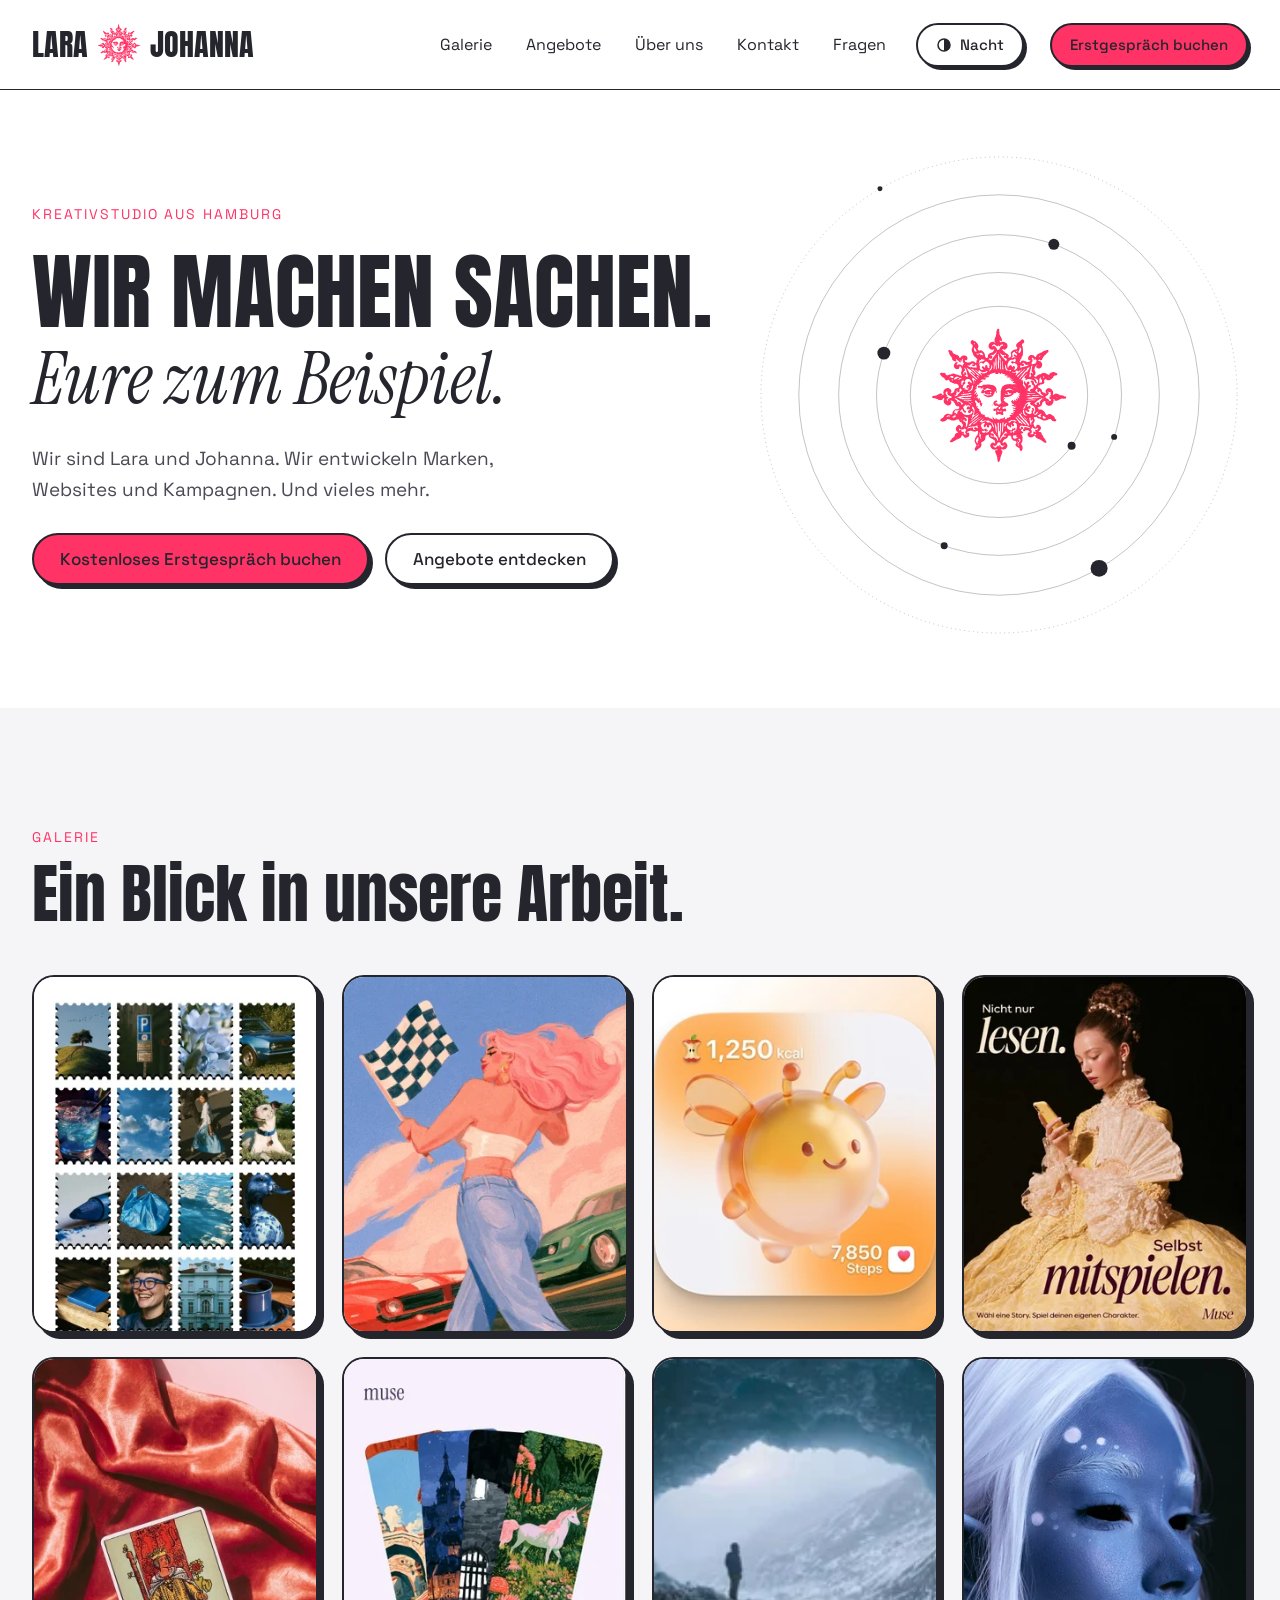
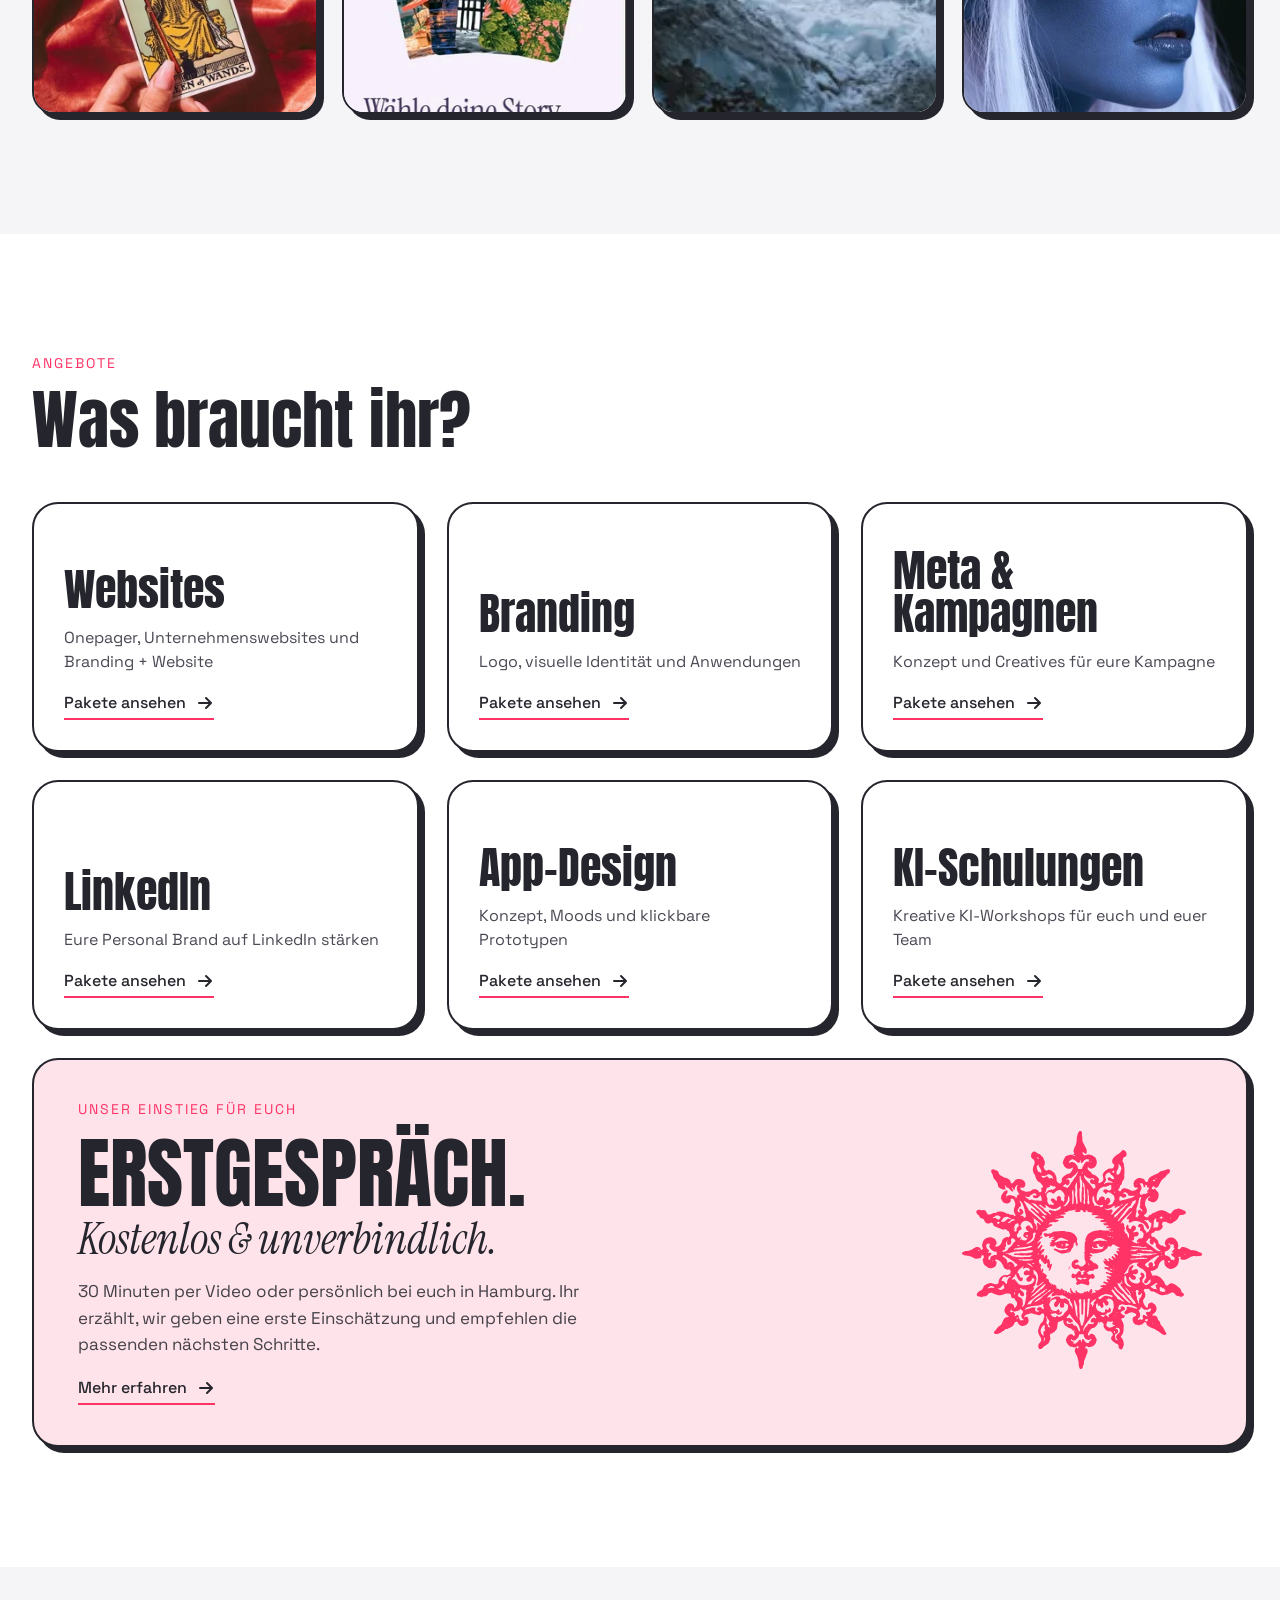
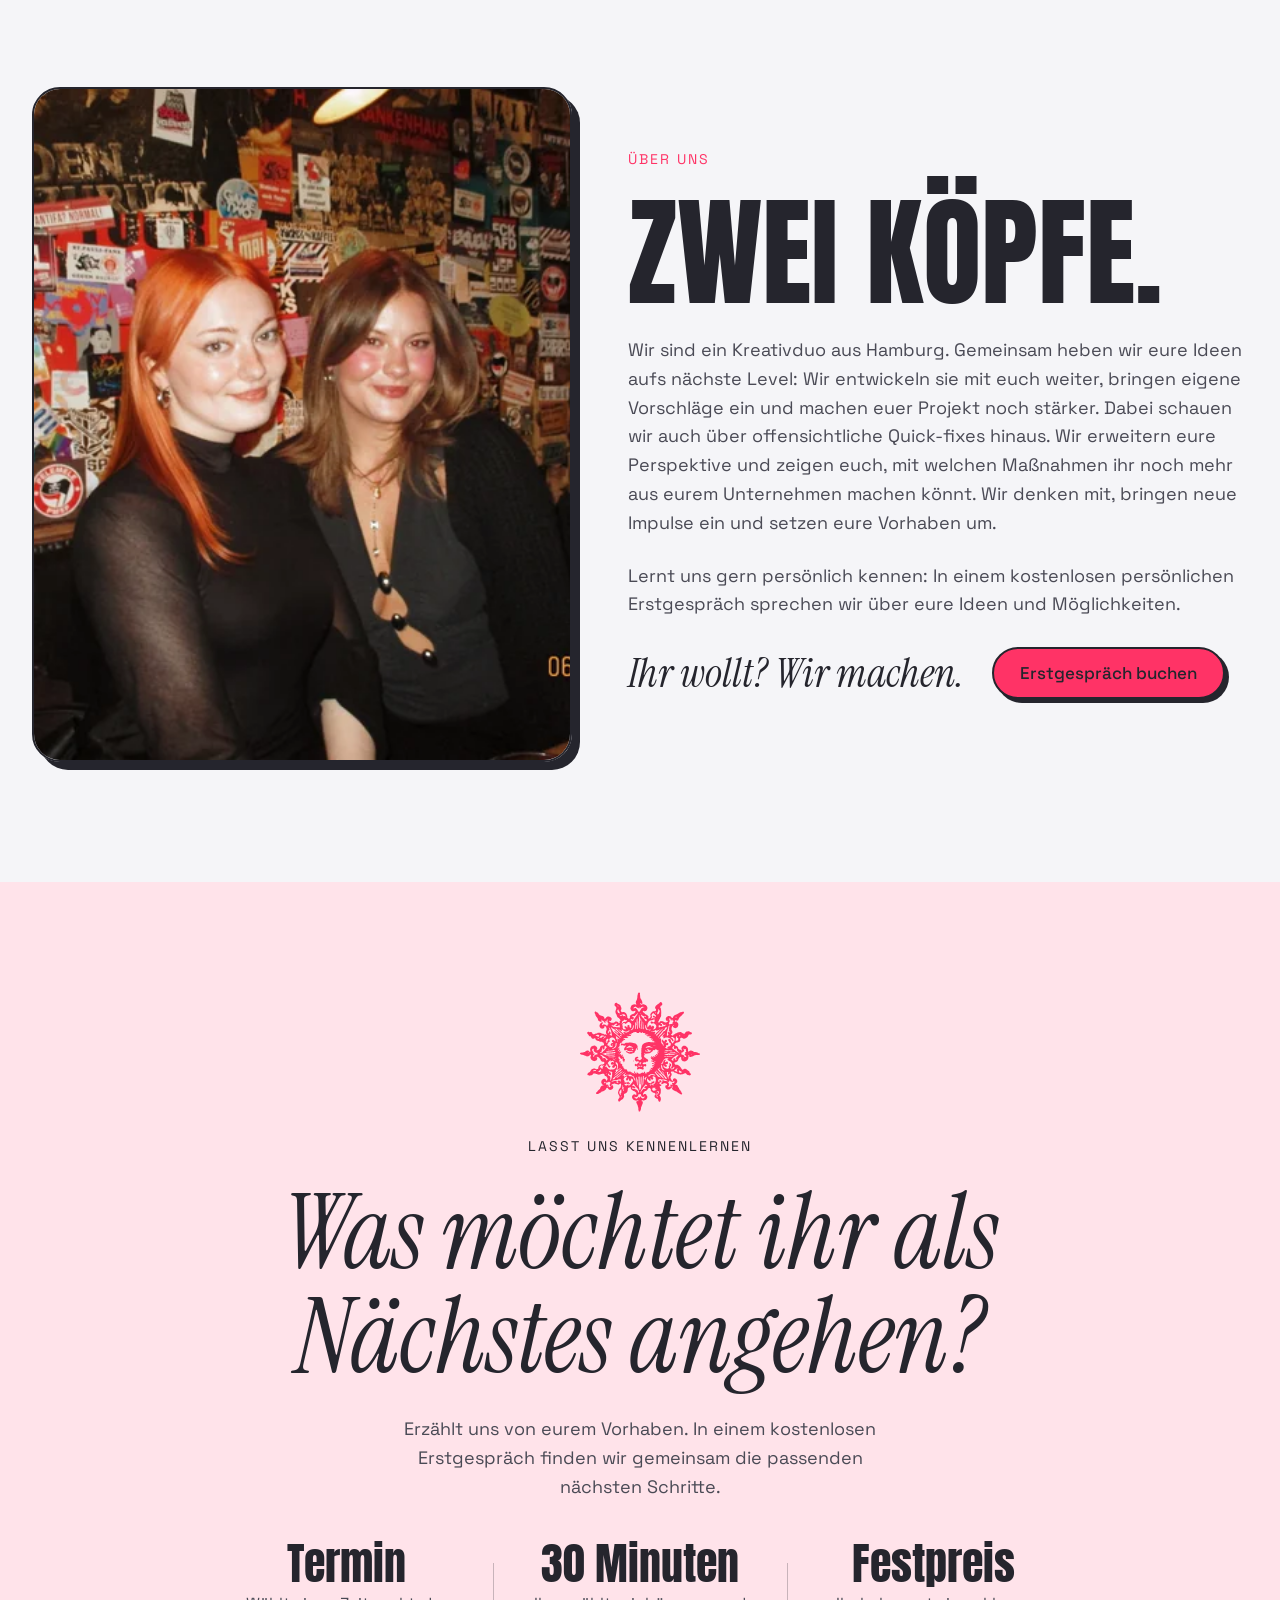
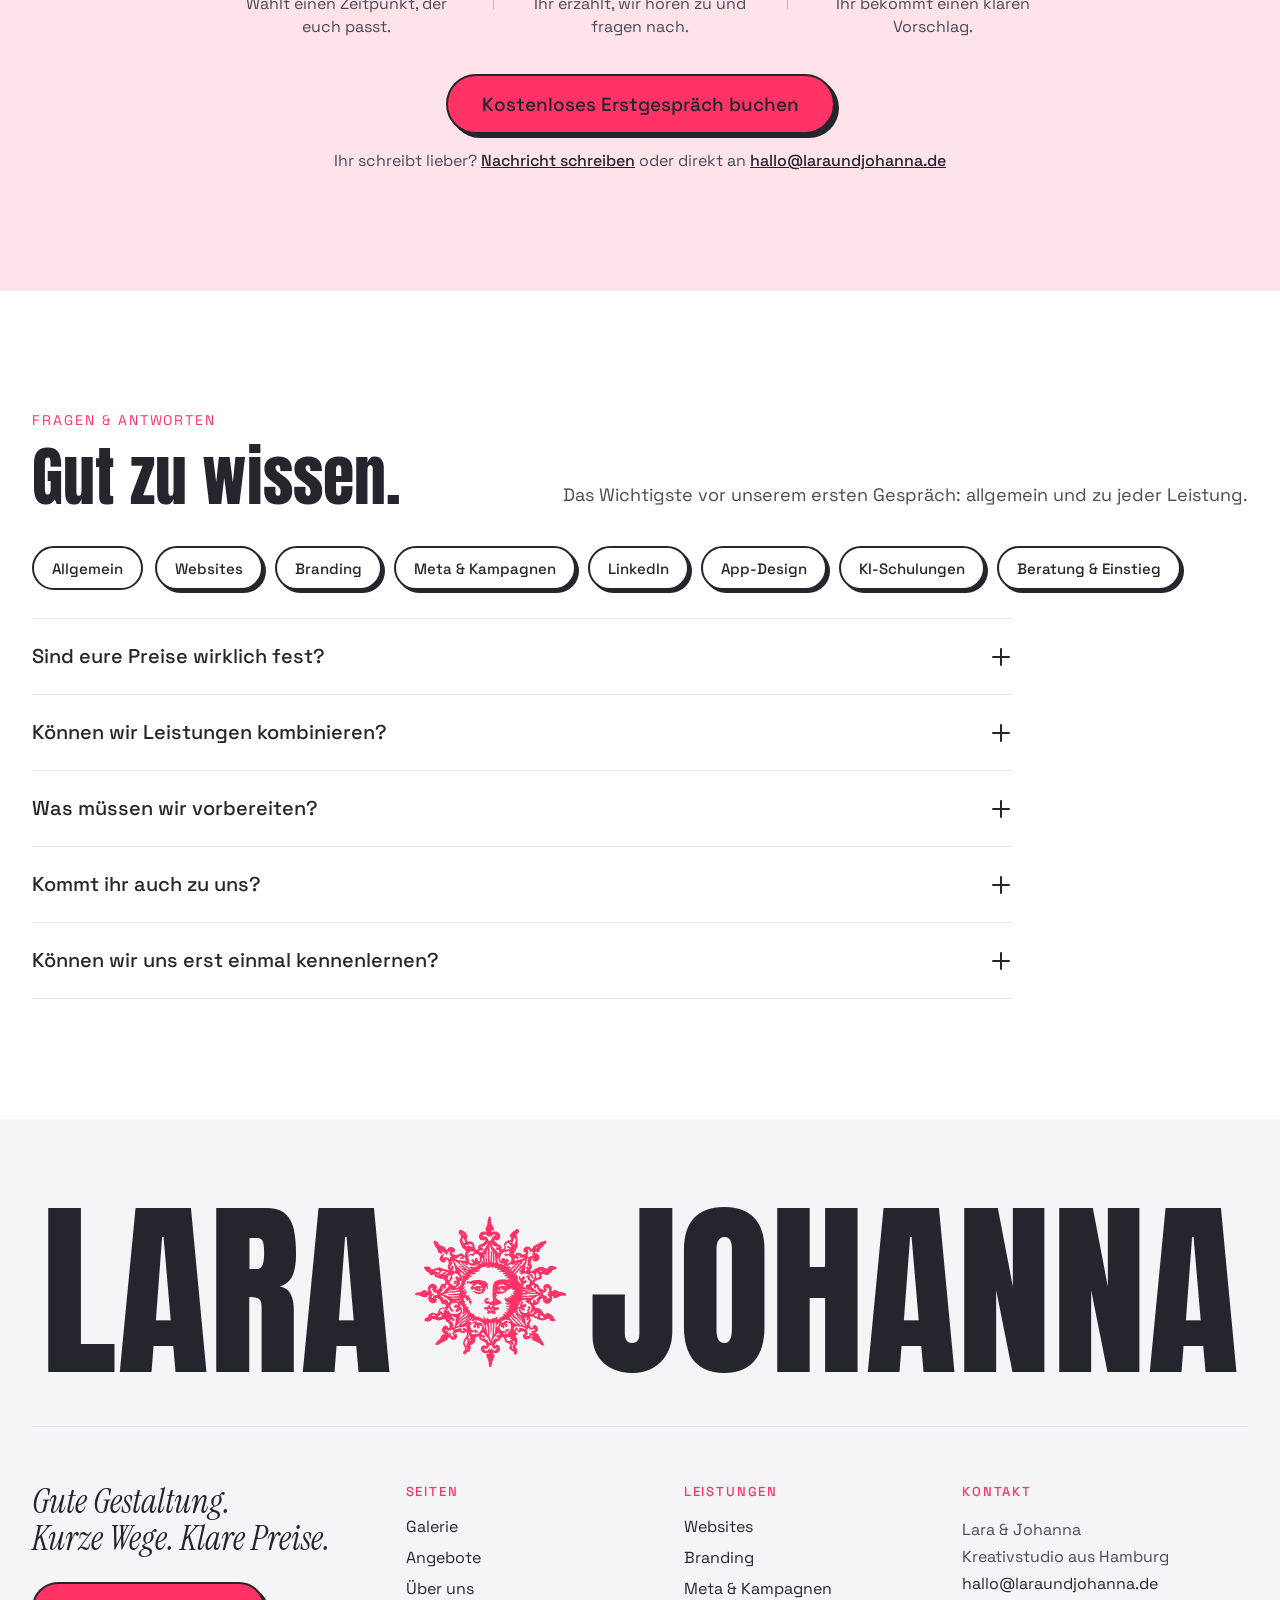
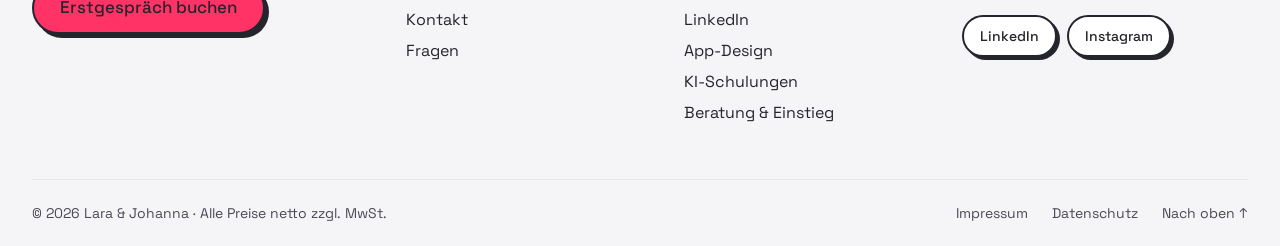
==== commit a2e18105: "Gallery tiles flip like a card when changing image; rename INkrush campaign to Game Design - Rotatin" ====
--- a/index.html
+++ b/index.html
@@ -15,7 +15,7 @@
 <link rel="canonical" href="https://laraundjohanna.de/">
 <link rel="icon" href="assets/favicon.svg" type="image/svg+xml">
 <link rel="preload" href="assets/fonts/anton-latin.woff2" as="font" type="font/woff2" crossorigin>
-<link rel="stylesheet" href="css/style.css?v=20261118-galerie">
+<link rel="stylesheet" href="css/style.css?v=20261118-drehen">
 <link rel="stylesheet" href="css/booking.css">
 <link rel="stylesheet" href="css/service.css?v=20261118-leistungsseiten">
 <script>
@@ -84,7 +84,7 @@
 <figure class="tile"><img alt="Muse · App-Vorschau „Wähle deine Story.“" loading="lazy" src="assets/img/optimized/muse-app-455.webp" srcset="assets/img/optimized/muse-app-320.webp 320w, assets/img/optimized/muse-app-455.webp 455w" sizes="(max-width: 900px) calc(100vw - 124px), (max-width: 1180px) calc((100vw - 112px) / 3), 290px" width="455" height="988" decoding="async" data-full-src="assets/img/muse-app.jpg"><figcaption><span>Muse · App-Vorschau</span></figcaption></figure>
 <figure class="tile tile--preview"><img alt="Tarot to Go · App-Kampagne „Sammle alle 78 Karten.“" loading="lazy" src="assets/img/optimized/tarot-to-go-540.webp" srcset="assets/img/optimized/tarot-to-go-320.webp 320w, assets/img/optimized/tarot-to-go-540.webp 540w" sizes="(max-width: 900px) calc(100vw - 124px), (max-width: 1180px) calc((100vw - 112px) / 3), 290px" width="540" height="675" decoding="async" data-full-src="assets/img/tarot-to-go.jpg"><figcaption><span>Tarot to Go · Kampagne</span></figcaption></figure>
 <figure class="tile"><img alt="Fantasy-Porträt mit blauer Haut und weißem Haar · Bildwelt" loading="lazy" src="assets/img/optimized/bildwelt-portraet-640.webp" srcset="assets/img/optimized/bildwelt-portraet-320.webp 320w, assets/img/optimized/bildwelt-portraet-640.webp 640w, assets/img/optimized/bildwelt-portraet-800.webp 800w" sizes="(max-width: 900px) calc(100vw - 124px), (max-width: 1180px) calc((100vw - 112px) / 3), 290px" width="800" height="1200" decoding="async" data-full-src="assets/img/bildwelt-portraet.jpg"><figcaption><span>Bildwelt · Porträt</span></figcaption></figure>
-<figure class="tile"><img alt="INkrush · Kampagne für ein Mobile Game mit 3D-Katzenfigur" loading="lazy" src="assets/img/optimized/inkrush-kampagne-640.webp" srcset="assets/img/optimized/inkrush-kampagne-320.webp 320w, assets/img/optimized/inkrush-kampagne-640.webp 640w, assets/img/optimized/inkrush-kampagne-848.webp 848w" sizes="(max-width: 900px) calc(100vw - 124px), (max-width: 1180px) calc((100vw - 112px) / 3), 290px" width="848" height="1177" decoding="async" data-full-src="assets/img/inkrush-kampagne.jpg"><figcaption><span>INkrush · Kampagne</span></figcaption></figure>
+<figure class="tile"><img alt="INkrush · Game Design für ein Mobile Game mit 3D-Katzenfigur" loading="lazy" src="assets/img/optimized/inkrush-kampagne-640.webp" srcset="assets/img/optimized/inkrush-kampagne-320.webp 320w, assets/img/optimized/inkrush-kampagne-640.webp 640w, assets/img/optimized/inkrush-kampagne-848.webp 848w" sizes="(max-width: 900px) calc(100vw - 124px), (max-width: 1180px) calc((100vw - 112px) / 3), 290px" width="848" height="1177" decoding="async" data-full-src="assets/img/inkrush-kampagne.jpg"><figcaption><span>INkrush · Game Design</span></figcaption></figure>
 <figure class="tile"><img alt="Manifestation · Stickerbogen und Verpackung für Spell &amp; Stone" loading="lazy" src="assets/img/optimized/manifestation-sticker-640.webp" srcset="assets/img/optimized/manifestation-sticker-320.webp 320w, assets/img/optimized/manifestation-sticker-640.webp 640w, assets/img/optimized/manifestation-sticker-960.webp 960w, assets/img/optimized/manifestation-sticker-1118.webp 1118w" sizes="(max-width: 900px) calc(100vw - 124px), (max-width: 1180px) calc((100vw - 112px) / 3), 290px" width="1118" height="1397" decoding="async" data-full-src="assets/img/manifestation-sticker.webp"><figcaption><span>Manifestation · Sticker</span></figcaption></figure>
 <figure class="tile"><img alt="Eishöhle mit Blick ins Gebirge · Bildwelt" loading="lazy" src="assets/img/optimized/bildwelt-landschaft-640.webp" srcset="assets/img/optimized/bildwelt-landschaft-320.webp 320w, assets/img/optimized/bildwelt-landschaft-640.webp 640w, assets/img/optimized/bildwelt-landschaft-960.webp 960w, assets/img/optimized/bildwelt-landschaft-1200.webp 1200w" sizes="(max-width: 900px) calc(100vw - 124px), (max-width: 1180px) calc((100vw - 112px) / 3), 290px" width="1200" height="673" decoding="async" data-full-src="assets/img/bildwelt-landschaft.jpg"><figcaption><span>Bildwelt · Landschaft</span></figcaption></figure>
 <figure class="tile"><img alt="Motif · App „Gemeinsam sammeln.“ mit geteiltem Briefmarkenalbum" loading="lazy" src="assets/img/optimized/motif-app-640.webp" srcset="assets/img/optimized/motif-app-320.webp 320w, assets/img/optimized/motif-app-640.webp 640w, assets/img/optimized/motif-app-923.webp 923w" sizes="(max-width: 900px) calc(100vw - 124px), (max-width: 1180px) calc((100vw - 112px) / 3), 290px" width="923" height="2000" decoding="async" data-full-src="assets/img/motif-app.webp"><figcaption><span>Motif · App</span></figcaption></figure>
@@ -266,7 +266,7 @@
 
 </div>
 <script src="js/data.js"></script>
-<script src="js/main.js?v=20261118-galerie"></script>
+<script src="js/main.js?v=20261118-drehen"></script>
 <script src="js/booking.js" defer></script>
 <script src="js/klick.js?v=20261117-muenzen" defer></script>
 </body>
--- a/css/style.css
+++ b/css/style.css
@@ -155,8 +155,6 @@
 .gal > .tile{aspect-ratio:4 / 5}
 .gal > .tile:nth-child(n+9){display:none}
 .gal > .tile img{height:100%;object-fit:cover;object-position:50% 0}
-.gal > .tile{transition:transform .25s ease,box-shadow .25s ease,opacity .6s ease}
-.gal > .tile.is-wechsel{opacity:0}
 @media (min-width:901px) and (max-width:1180px){
   .gal{grid-template-columns:repeat(3,minmax(0,1fr))}
   .gal > .tile:nth-child(n+7){display:none}
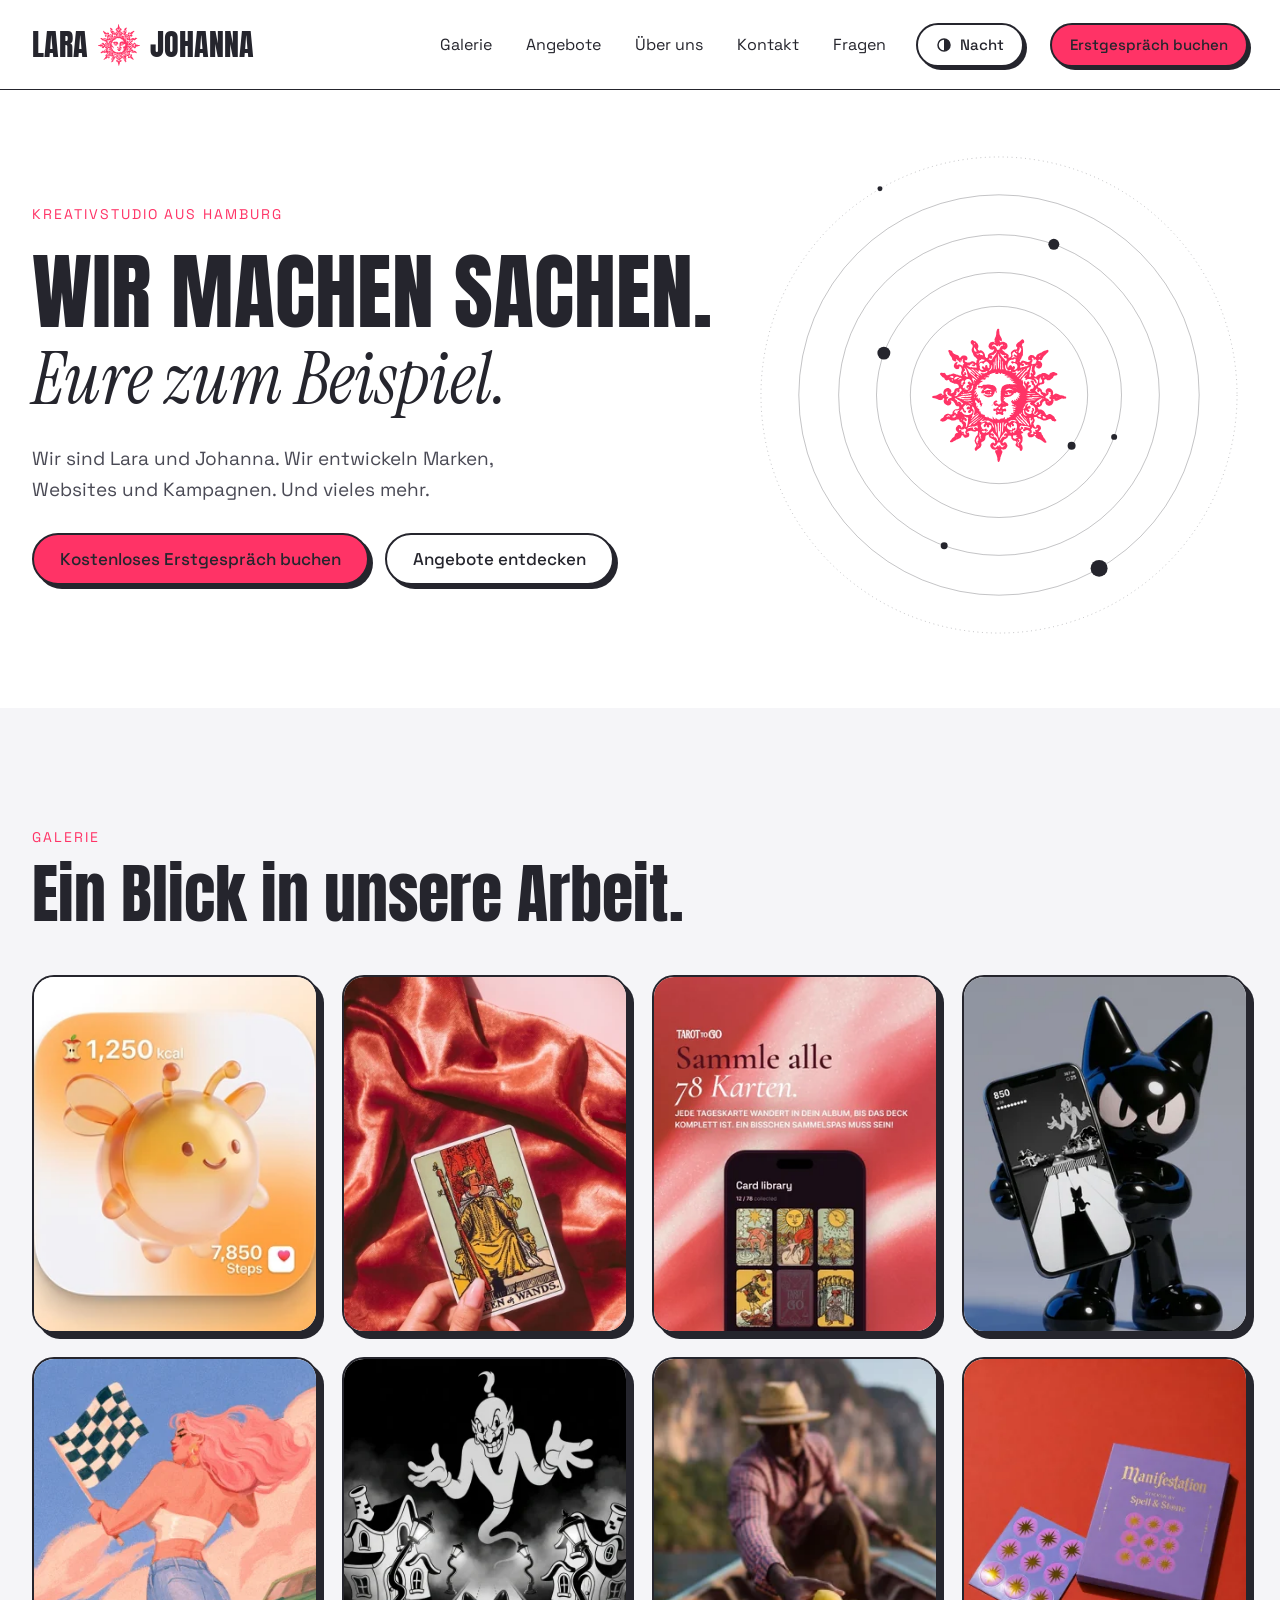
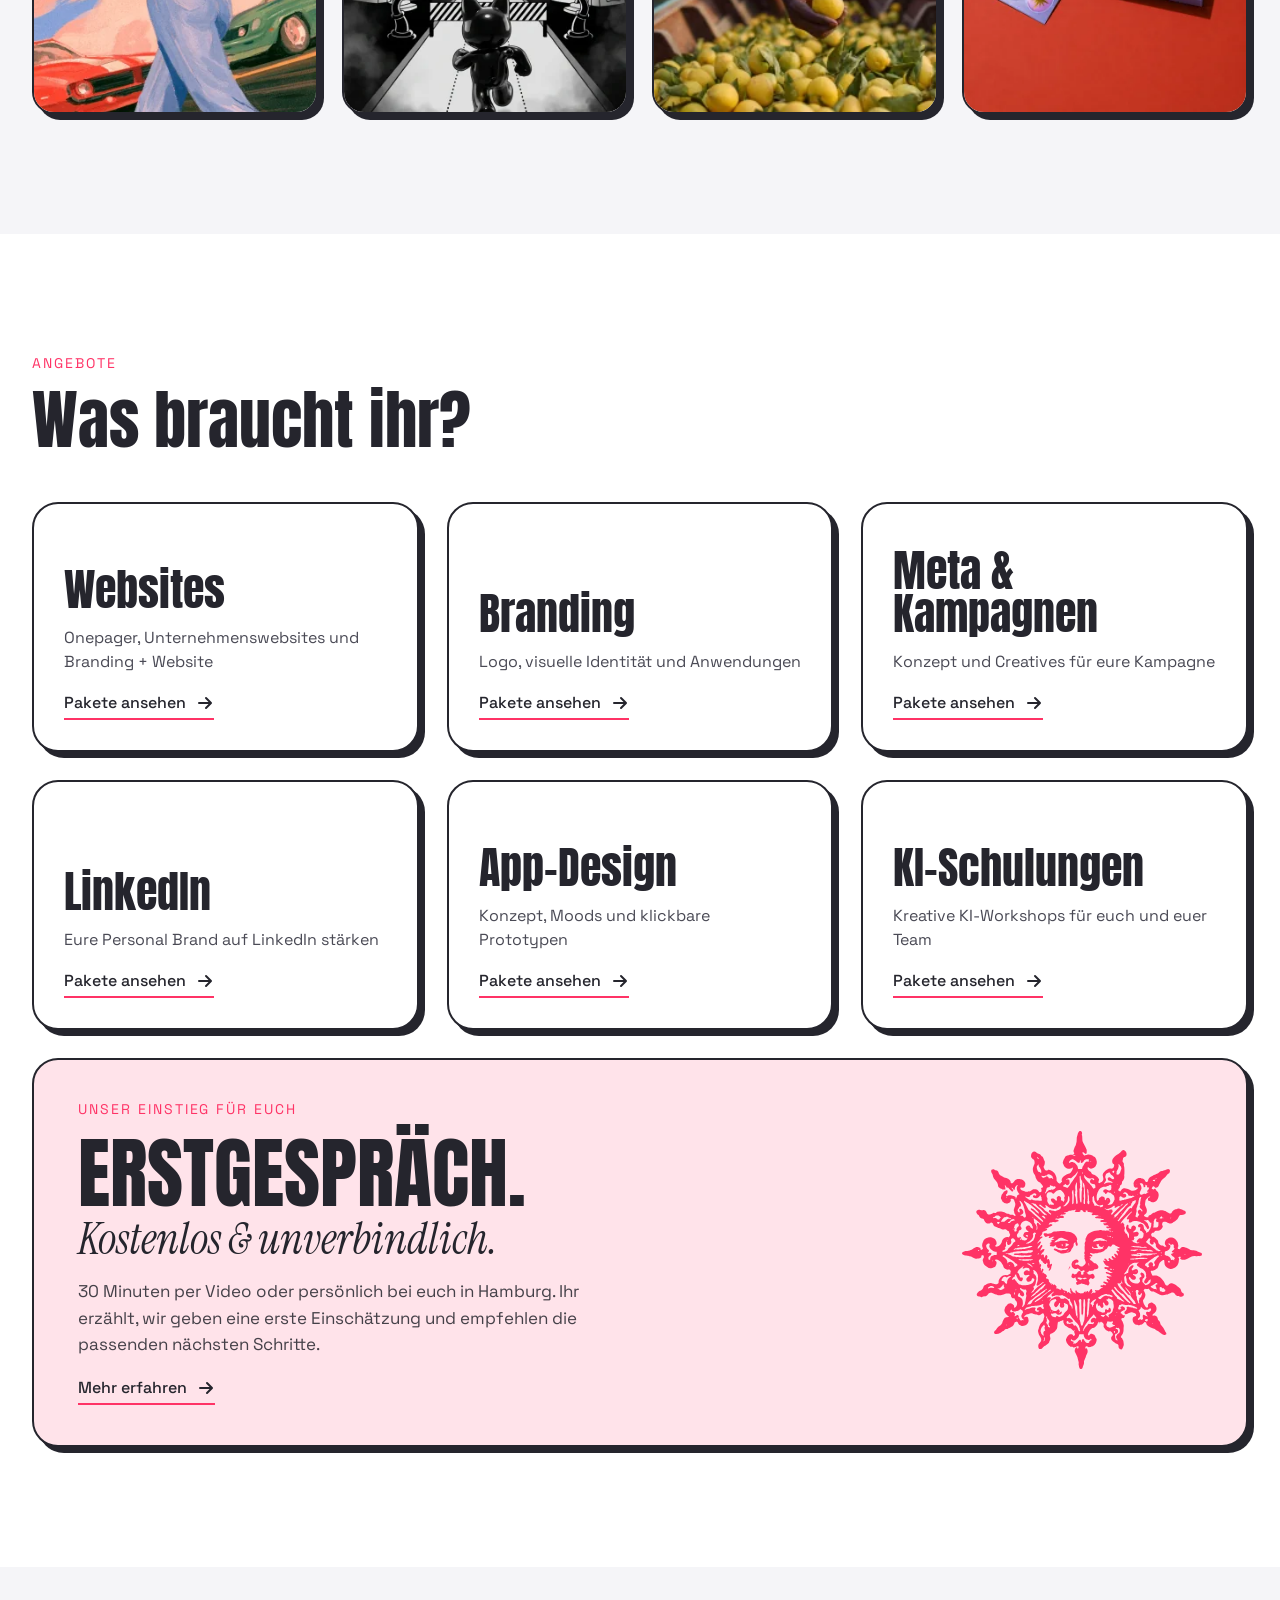
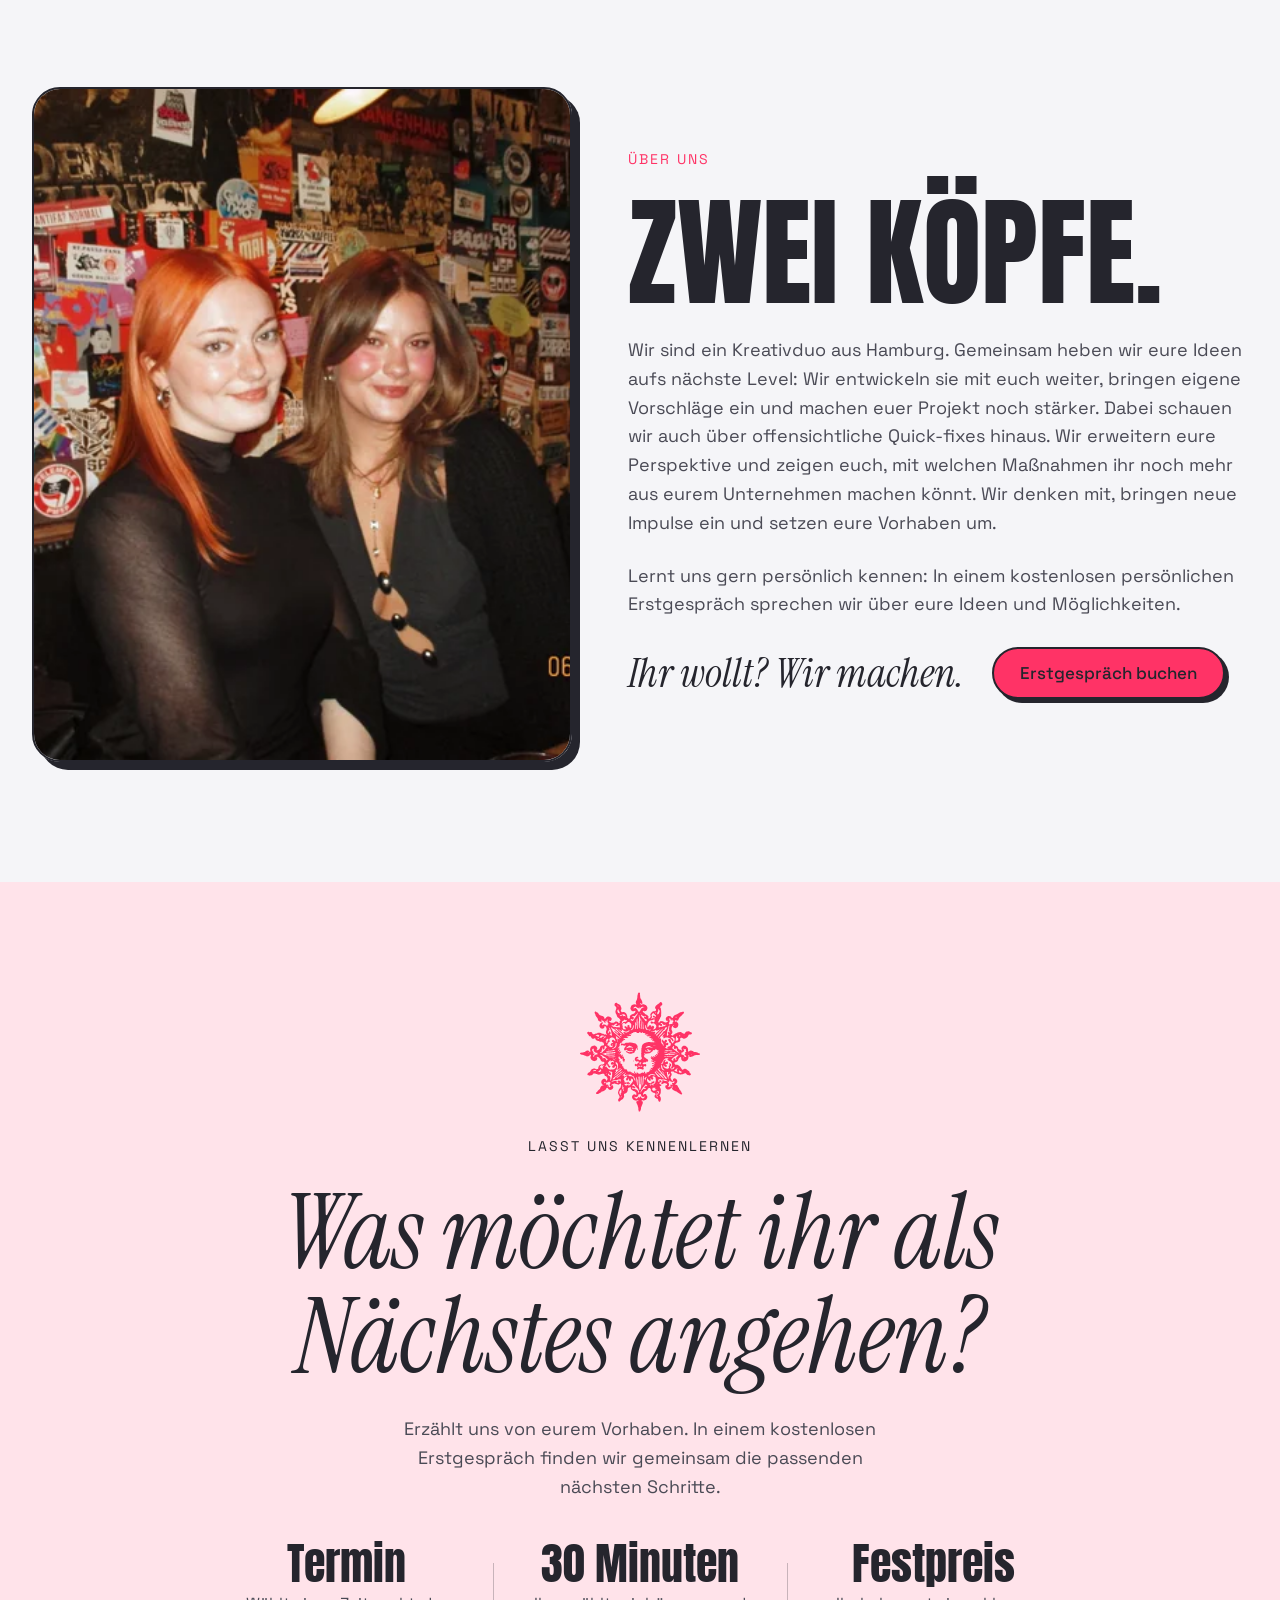
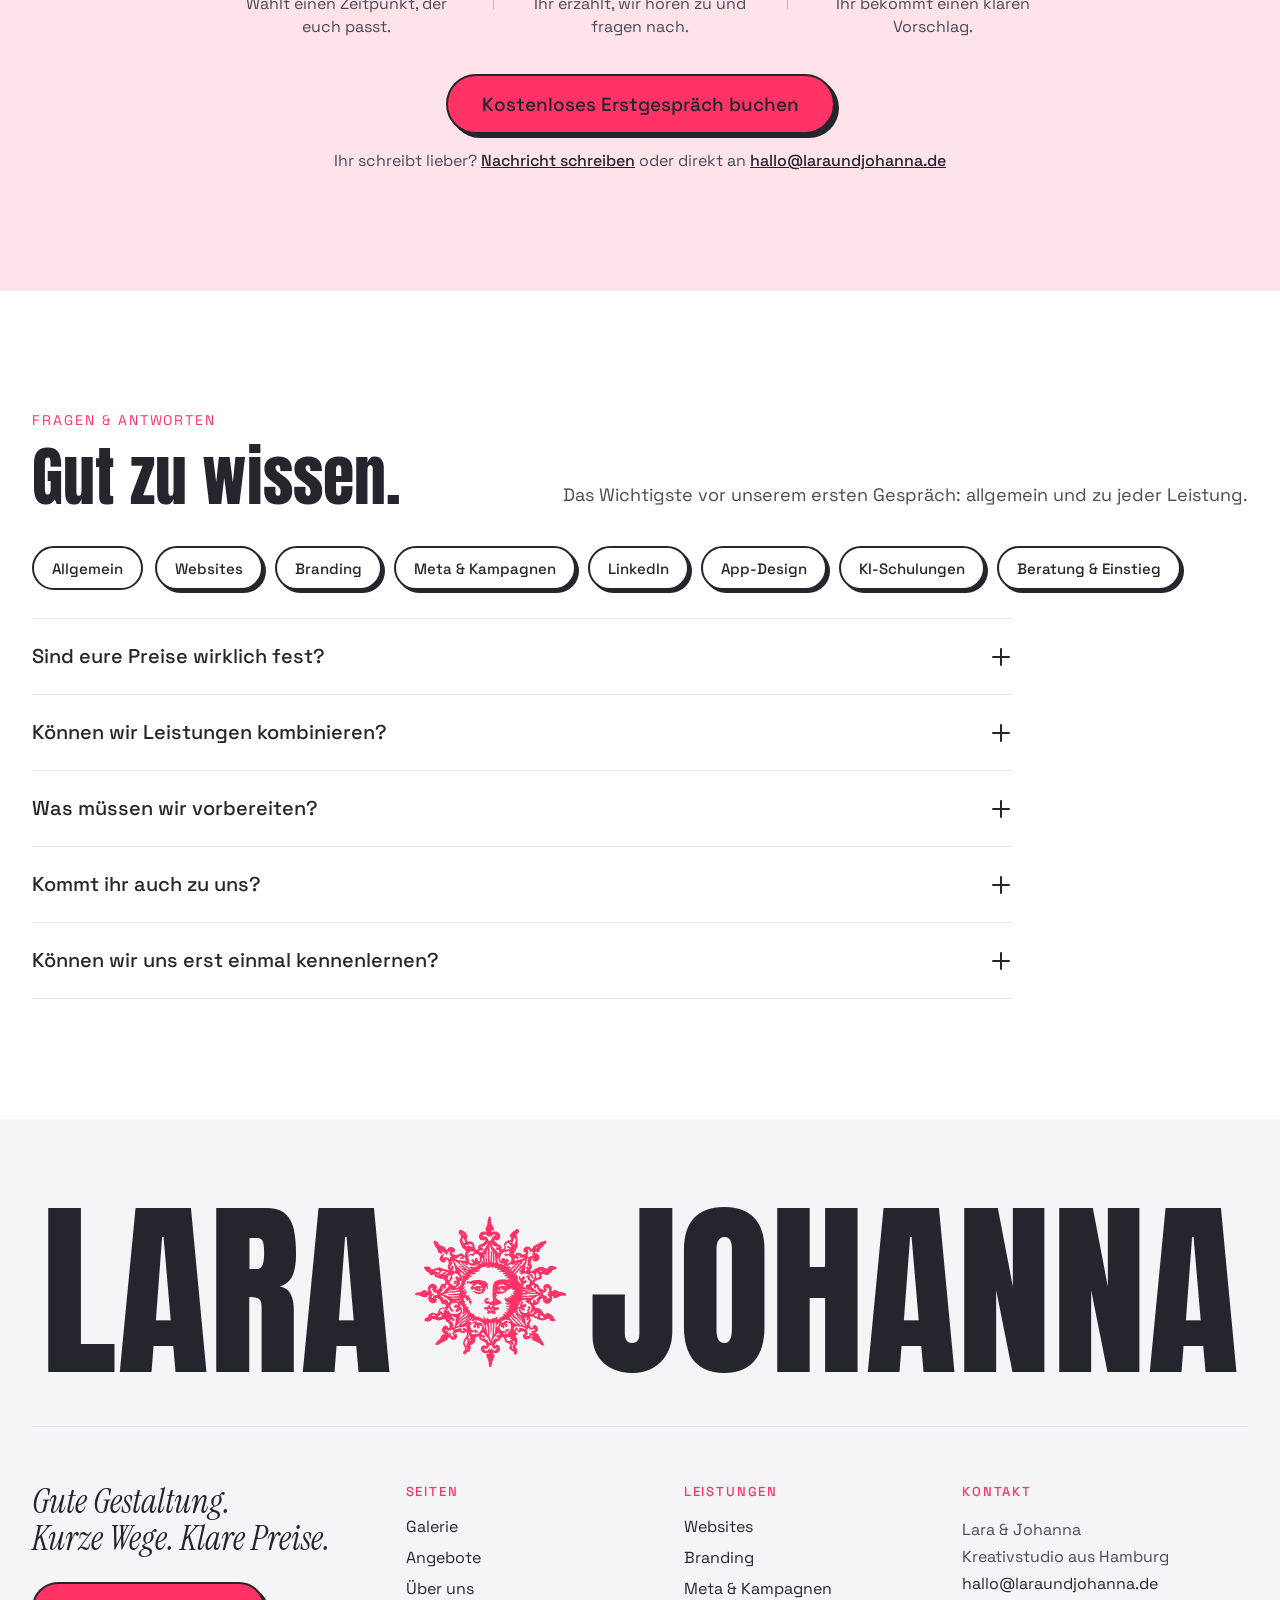
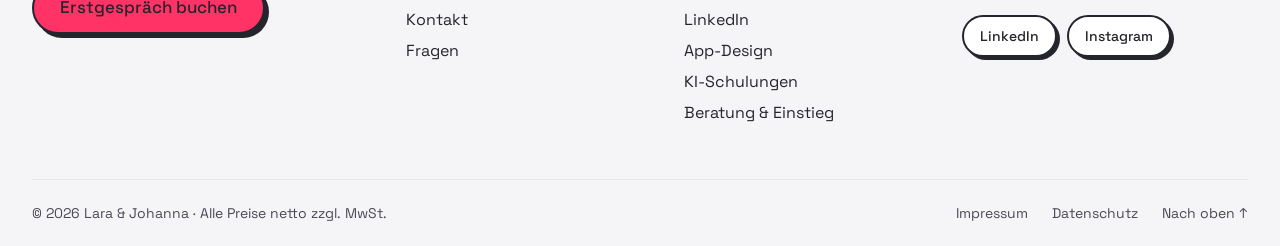
==== commit 3432f9ed: "Write INKRUSH in capitals in the gallery Co-Authored-By: Claude Opus 5.5 <noreply@anthropic.com>" ====
--- a/index.html
+++ b/index.html
@@ -84,14 +84,14 @@
 <figure class="tile"><img alt="Muse · App-Vorschau „Wähle deine Story.“" loading="lazy" src="assets/img/optimized/muse-app-455.webp" srcset="assets/img/optimized/muse-app-320.webp 320w, assets/img/optimized/muse-app-455.webp 455w" sizes="(max-width: 900px) calc(100vw - 124px), (max-width: 1180px) calc((100vw - 112px) / 3), 290px" width="455" height="988" decoding="async" data-full-src="assets/img/muse-app.jpg"><figcaption><span>Muse · App-Vorschau</span></figcaption></figure>
 <figure class="tile tile--preview"><img alt="Tarot to Go · App-Kampagne „Sammle alle 78 Karten.“" loading="lazy" src="assets/img/optimized/tarot-to-go-540.webp" srcset="assets/img/optimized/tarot-to-go-320.webp 320w, assets/img/optimized/tarot-to-go-540.webp 540w" sizes="(max-width: 900px) calc(100vw - 124px), (max-width: 1180px) calc((100vw - 112px) / 3), 290px" width="540" height="675" decoding="async" data-full-src="assets/img/tarot-to-go.jpg"><figcaption><span>Tarot to Go · Kampagne</span></figcaption></figure>
 <figure class="tile"><img alt="Fantasy-Porträt mit blauer Haut und weißem Haar · Bildwelt" loading="lazy" src="assets/img/optimized/bildwelt-portraet-640.webp" srcset="assets/img/optimized/bildwelt-portraet-320.webp 320w, assets/img/optimized/bildwelt-portraet-640.webp 640w, assets/img/optimized/bildwelt-portraet-800.webp 800w" sizes="(max-width: 900px) calc(100vw - 124px), (max-width: 1180px) calc((100vw - 112px) / 3), 290px" width="800" height="1200" decoding="async" data-full-src="assets/img/bildwelt-portraet.jpg"><figcaption><span>Bildwelt · Porträt</span></figcaption></figure>
-<figure class="tile"><img alt="INkrush · Game Design für ein Mobile Game mit 3D-Katzenfigur" loading="lazy" src="assets/img/optimized/inkrush-kampagne-640.webp" srcset="assets/img/optimized/inkrush-kampagne-320.webp 320w, assets/img/optimized/inkrush-kampagne-640.webp 640w, assets/img/optimized/inkrush-kampagne-848.webp 848w" sizes="(max-width: 900px) calc(100vw - 124px), (max-width: 1180px) calc((100vw - 112px) / 3), 290px" width="848" height="1177" decoding="async" data-full-src="assets/img/inkrush-kampagne.jpg"><figcaption><span>INkrush · Game Design</span></figcaption></figure>
+<figure class="tile"><img alt="INKRUSH · Game Design für ein Mobile Game mit 3D-Katzenfigur" loading="lazy" src="assets/img/optimized/inkrush-kampagne-640.webp" srcset="assets/img/optimized/inkrush-kampagne-320.webp 320w, assets/img/optimized/inkrush-kampagne-640.webp 640w, assets/img/optimized/inkrush-kampagne-848.webp 848w" sizes="(max-width: 900px) calc(100vw - 124px), (max-width: 1180px) calc((100vw - 112px) / 3), 290px" width="848" height="1177" decoding="async" data-full-src="assets/img/inkrush-kampagne.jpg"><figcaption><span>INKRUSH · Game Design</span></figcaption></figure>
 <figure class="tile"><img alt="Manifestation · Stickerbogen und Verpackung für Spell &amp; Stone" loading="lazy" src="assets/img/optimized/manifestation-sticker-640.webp" srcset="assets/img/optimized/manifestation-sticker-320.webp 320w, assets/img/optimized/manifestation-sticker-640.webp 640w, assets/img/optimized/manifestation-sticker-960.webp 960w, assets/img/optimized/manifestation-sticker-1118.webp 1118w" sizes="(max-width: 900px) calc(100vw - 124px), (max-width: 1180px) calc((100vw - 112px) / 3), 290px" width="1118" height="1397" decoding="async" data-full-src="assets/img/manifestation-sticker.webp"><figcaption><span>Manifestation · Sticker</span></figcaption></figure>
 <figure class="tile"><img alt="Eishöhle mit Blick ins Gebirge · Bildwelt" loading="lazy" src="assets/img/optimized/bildwelt-landschaft-640.webp" srcset="assets/img/optimized/bildwelt-landschaft-320.webp 320w, assets/img/optimized/bildwelt-landschaft-640.webp 640w, assets/img/optimized/bildwelt-landschaft-960.webp 960w, assets/img/optimized/bildwelt-landschaft-1200.webp 1200w" sizes="(max-width: 900px) calc(100vw - 124px), (max-width: 1180px) calc((100vw - 112px) / 3), 290px" width="1200" height="673" decoding="async" data-full-src="assets/img/bildwelt-landschaft.jpg"><figcaption><span>Bildwelt · Landschaft</span></figcaption></figure>
 <figure class="tile"><img alt="Motif · App „Gemeinsam sammeln.“ mit geteiltem Briefmarkenalbum" loading="lazy" src="assets/img/optimized/motif-app-640.webp" srcset="assets/img/optimized/motif-app-320.webp 320w, assets/img/optimized/motif-app-640.webp 640w, assets/img/optimized/motif-app-923.webp 923w" sizes="(max-width: 900px) calc(100vw - 124px), (max-width: 1180px) calc((100vw - 112px) / 3), 290px" width="923" height="2000" decoding="async" data-full-src="assets/img/motif-app.webp"><figcaption><span>Motif · App</span></figcaption></figure>
 <figure class="tile tile--preview"><img alt="BeeFit · App-Widget mit 3D-Maskottchen" loading="lazy" src="assets/img/optimized/beefit-widget-479.webp" srcset="assets/img/optimized/beefit-widget-320.webp 320w, assets/img/optimized/beefit-widget-479.webp 479w" sizes="(max-width: 900px) calc(100vw - 124px), (max-width: 1180px) calc((100vw - 112px) / 3), 290px" width="479" height="479" decoding="async" data-full-src="assets/img/beefit-widget.png"><figcaption><span>BeeFit · App-Widget</span></figcaption></figure>
 <figure class="tile"><img alt="Motif · Bildwelt aus Briefmarken in Blau" loading="lazy" src="assets/img/optimized/motif-briefmarken-640.webp" srcset="assets/img/optimized/motif-briefmarken-320.webp 320w, assets/img/optimized/motif-briefmarken-640.webp 640w, assets/img/optimized/motif-briefmarken-960.webp 960w, assets/img/optimized/motif-briefmarken-1280.webp 1280w, assets/img/optimized/motif-briefmarken-1482.webp 1482w" sizes="(max-width: 900px) calc(100vw - 124px), (max-width: 1180px) calc((100vw - 112px) / 3), 290px" width="1482" height="2000" decoding="async" data-full-src="assets/img/motif-briefmarken.webp"><figcaption><span>Motif · Briefmarken</span></figcaption></figure>
 <figure class="tile"><img alt="Illustration einer Frau mit Zielflagge vor Rennwagen" loading="lazy" src="assets/img/optimized/illustration-rennstrecke-640.webp" srcset="assets/img/optimized/illustration-rennstrecke-320.webp 320w, assets/img/optimized/illustration-rennstrecke-640.webp 640w, assets/img/optimized/illustration-rennstrecke-896.webp 896w" sizes="(max-width: 900px) calc(100vw - 124px), (max-width: 1180px) calc((100vw - 112px) / 3), 290px" width="896" height="1344" decoding="async" data-full-src="assets/img/illustration-rennstrecke.webp"><figcaption><span>Bildwelt · Illustration</span></figcaption></figure>
-<figure class="tile"><img alt="INkrush · Spielwelt in Schwarzweiß mit Katzenfigur und Flaschengeist" loading="lazy" src="assets/img/optimized/inkrush-spielwelt-640.webp" srcset="assets/img/optimized/inkrush-spielwelt-320.webp 320w, assets/img/optimized/inkrush-spielwelt-640.webp 640w, assets/img/optimized/inkrush-spielwelt-848.webp 848w" sizes="(max-width: 900px) calc(100vw - 124px), (max-width: 1180px) calc((100vw - 112px) / 3), 290px" width="848" height="1157" decoding="async" data-full-src="assets/img/inkrush-spielwelt.webp"><figcaption><span>INkrush · Spielwelt</span></figcaption></figure>
+<figure class="tile"><img alt="INKRUSH · Spielwelt in Schwarzweiß mit Katzenfigur und Flaschengeist" loading="lazy" src="assets/img/optimized/inkrush-spielwelt-640.webp" srcset="assets/img/optimized/inkrush-spielwelt-320.webp 320w, assets/img/optimized/inkrush-spielwelt-640.webp 640w, assets/img/optimized/inkrush-spielwelt-848.webp 848w" sizes="(max-width: 900px) calc(100vw - 124px), (max-width: 1180px) calc((100vw - 112px) / 3), 290px" width="848" height="1157" decoding="async" data-full-src="assets/img/inkrush-spielwelt.webp"><figcaption><span>INKRUSH · Spielwelt</span></figcaption></figure>
 <figure class="tile"><img alt="Tarot to Go · Tarotkarte auf rotem Satin" loading="lazy" src="assets/img/optimized/tarot-to-go-karte-438.webp" srcset="assets/img/optimized/tarot-to-go-karte-320.webp 320w, assets/img/optimized/tarot-to-go-karte-438.webp 438w" sizes="(max-width: 900px) calc(100vw - 124px), (max-width: 1180px) calc((100vw - 112px) / 3), 290px" width="438" height="785" decoding="async" data-full-src="assets/img/tarot-to-go-karte.webp"><figcaption><span>Tarot to Go · Motiv</span></figcaption></figure>
 <figure class="tile"><img alt="Mann im Boot reicht eine Zitrone aus seiner Ladung · Bildwelt" loading="lazy" src="assets/img/optimized/bildwelt-boot-640.webp" srcset="assets/img/optimized/bildwelt-boot-320.webp 320w, assets/img/optimized/bildwelt-boot-640.webp 640w, assets/img/optimized/bildwelt-boot-902.webp 902w" sizes="(max-width: 900px) calc(100vw - 124px), (max-width: 1180px) calc((100vw - 112px) / 3), 290px" width="902" height="816" decoding="async" data-full-src="assets/img/bildwelt-boot.webp"><figcaption><span>Bildwelt</span></figcaption></figure>
 </div>
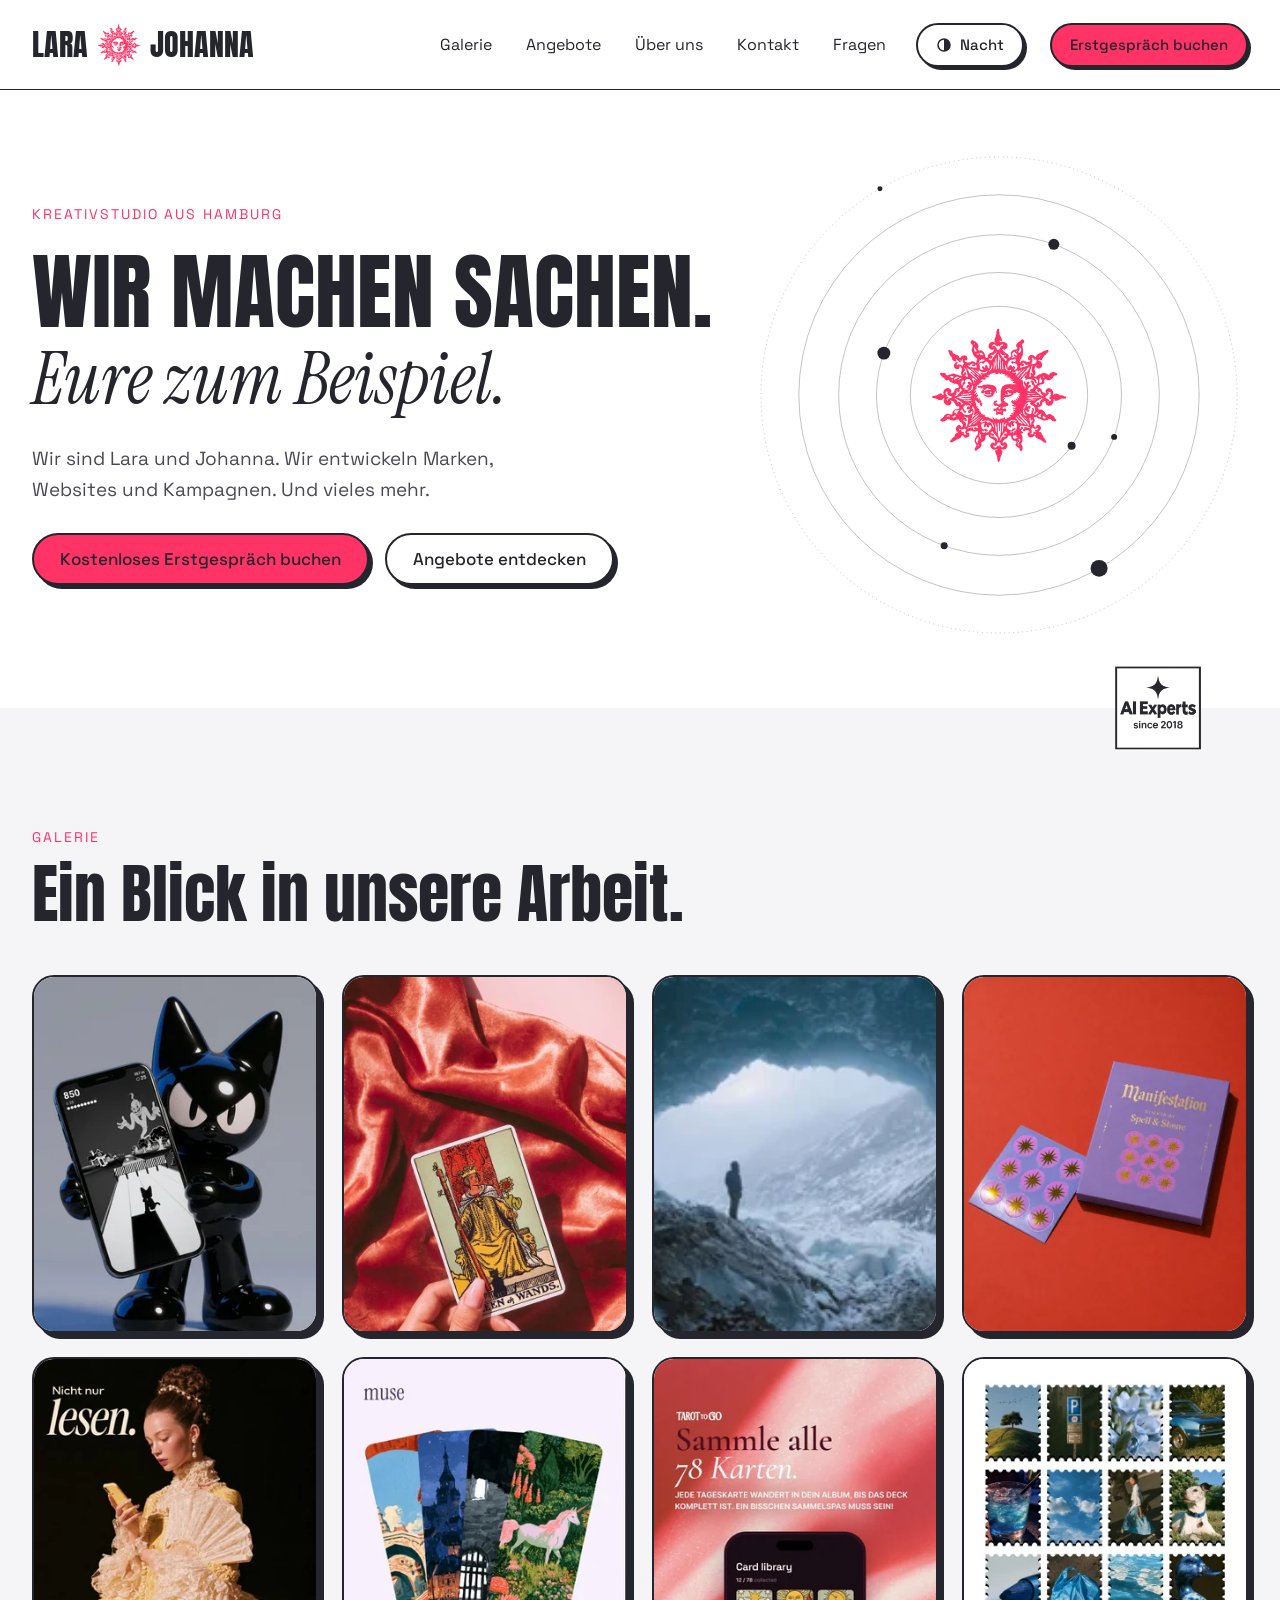
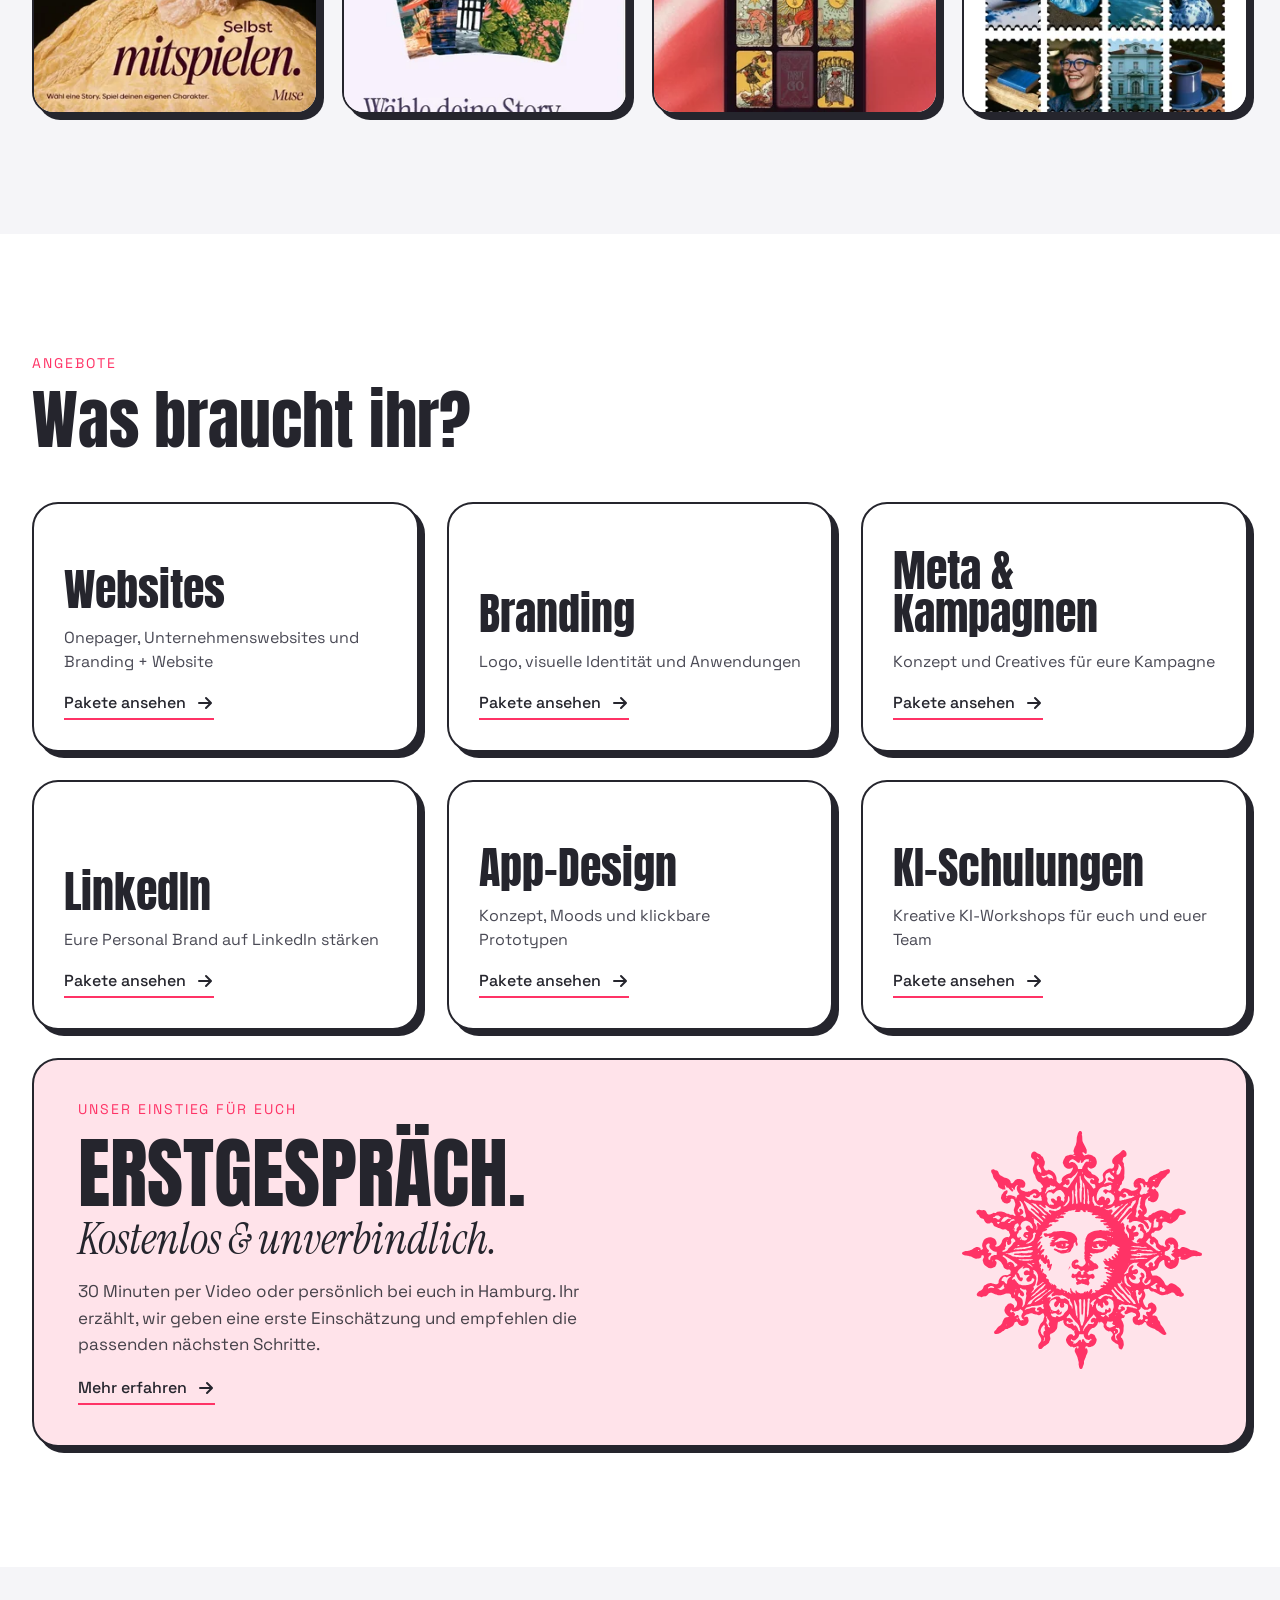
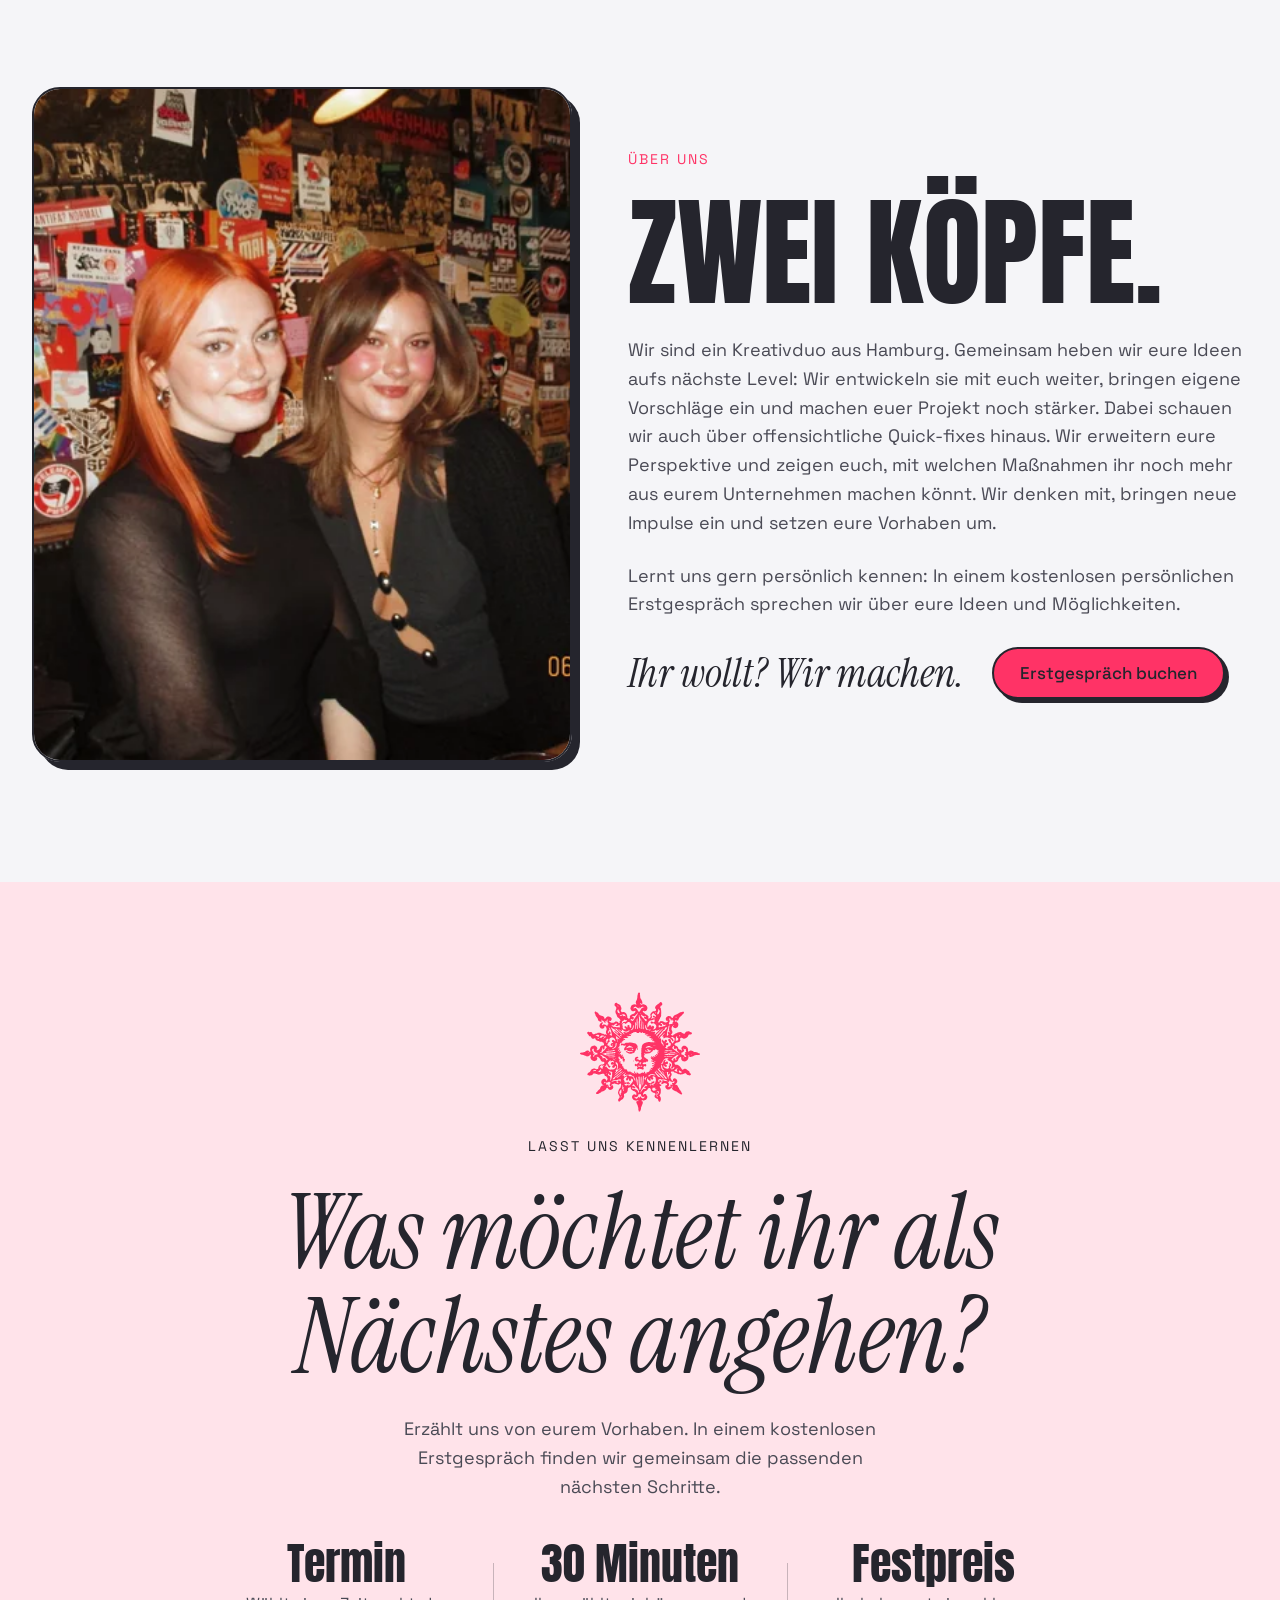
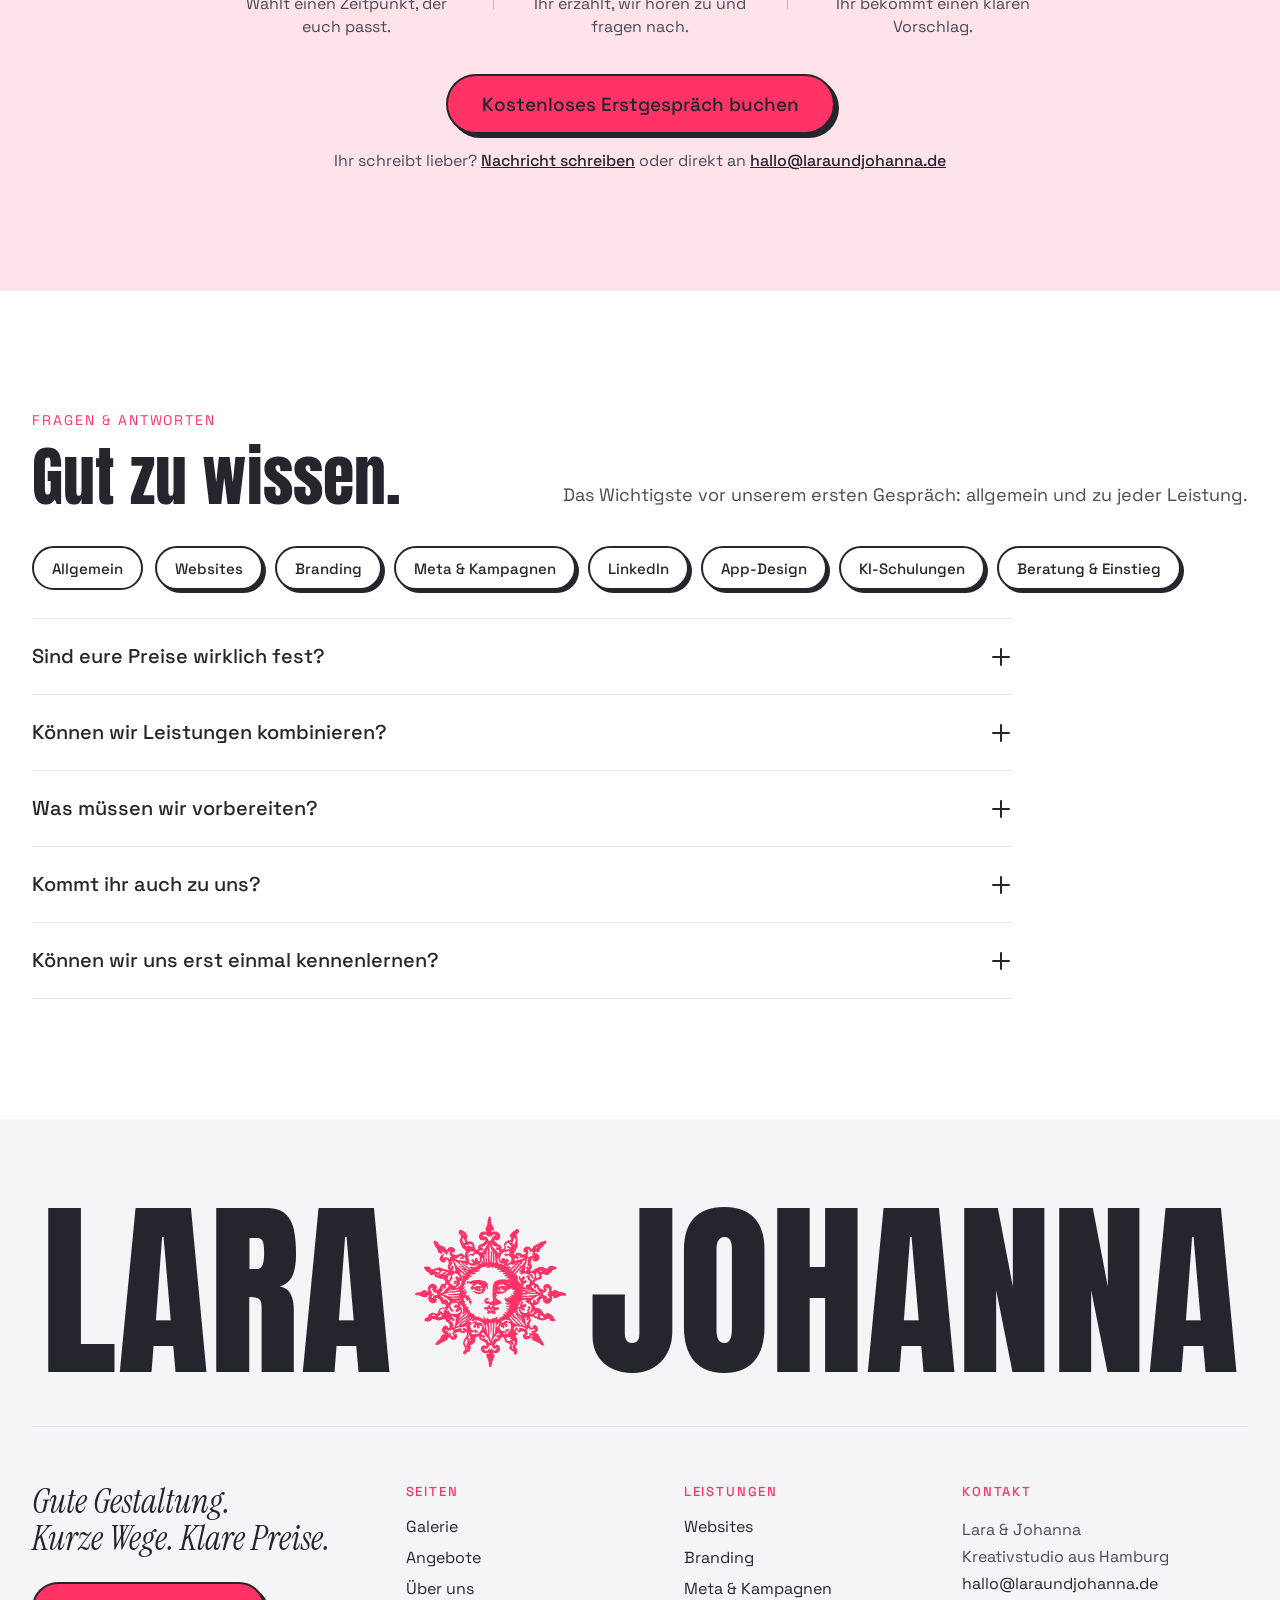
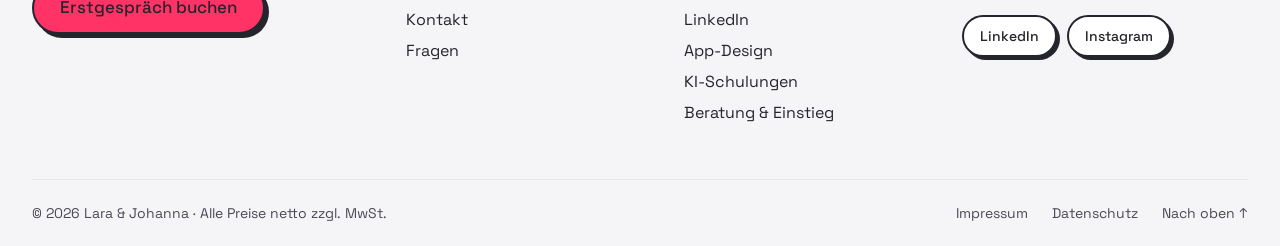
==== commit a3700444: "Add AI Experts badge on the edge between hero and gallery - Logo as transparent mask in the text col" ====
--- a/index.html
+++ b/index.html
@@ -15,7 +15,7 @@
 <link rel="canonical" href="https://laraundjohanna.de/">
 <link rel="icon" href="assets/favicon.svg" type="image/svg+xml">
 <link rel="preload" href="assets/fonts/anton-latin.woff2" as="font" type="font/woff2" crossorigin>
-<link rel="stylesheet" href="css/style.css?v=20261118-drehen">
+<link rel="stylesheet" href="css/style.css?v=20261118-siegel2">
 <link rel="stylesheet" href="css/booking.css">
 <link rel="stylesheet" href="css/service.css?v=20261118-leistungsseiten">
 <script>
@@ -73,6 +73,7 @@
 </div>
 <div class="hero__orbit"><div style="position: relative"><svg viewBox="0 0 1000 1000" aria-hidden="true" style="display: block; width: 100%; height: auto; overflow: visible"><g class="keep-tr" style="transform: rotate(var(--orbit-rot)); transition: transform 2.6s cubic-bezier(.65,0,.35,1); transform-origin: 500px 500px; transform-box: view-box"><g class="lj-orbit" style="animation: ljspin 60s linear infinite; transform-origin: 500px 500px; transform-box: view-box"><circle cx="500" cy="500" r="178" fill="none" stroke-width="1" stroke-opacity="0.55" style="stroke: var(--line); transition: stroke 1.1s ease .55s"></circle><circle cx="645.8" cy="602.1" r="8" style="fill: var(--planet); transition: fill 1.1s ease .55s"></circle></g><g class="lj-orbit" style="animation: ljspinr 95s linear infinite; transform-origin: 500px 500px; transform-box: view-box"><circle cx="500" cy="500" r="246" fill="none" stroke-width="1" stroke-opacity="0.55" style="stroke: var(--line); transition: stroke 1.1s ease .55s"></circle><circle cx="268.8" cy="415.9" r="13" style="fill: var(--planet); transition: fill 1.1s ease .55s"></circle><circle cx="731.2" cy="584.1" r="6" style="fill: var(--planet); transition: fill 1.1s ease .55s"></circle></g><g class="lj-orbit" style="animation: ljspin 140s linear infinite; transform-origin: 500px 500px; transform-box: view-box"><circle cx="500" cy="500" r="322" fill="none" stroke-width="1" stroke-opacity="0.55" style="stroke: var(--line); transition: stroke 1.1s ease .55s"></circle><circle cx="389.9" cy="802.6" r="7" style="fill: var(--planet); transition: fill 1.1s ease .55s"></circle><circle cx="610.1" cy="197.4" r="11" style="fill: var(--planet); transition: fill 1.1s ease .55s"></circle></g><g class="lj-orbit" style="animation: ljspinr 210s linear infinite; transform-origin: 500px 500px; transform-box: view-box"><circle cx="500" cy="500" r="402" fill="none" stroke-width="1" stroke-opacity="0.55" style="stroke: var(--line); transition: stroke 1.1s ease .55s"></circle><circle cx="701.0" cy="848.1" r="17" style="fill: var(--planet); transition: fill 1.1s ease .55s"></circle></g><g class="lj-orbit" style="animation: ljspin 320s linear infinite; transform-origin: 500px 500px; transform-box: view-box"><circle cx="500" cy="500" r="478" fill="none" stroke-width="1" stroke-dasharray="2 7" stroke-opacity="0.55" style="stroke: var(--line); transition: stroke 1.1s ease .55s"></circle><circle cx="261.0" cy="86.0" r="5" style="fill: var(--planet); transition: fill 1.1s ease .55s"></circle></g></g></svg><div class="hero__sonne" id="sonne" role="button" tabindex="0" aria-label="Zwischen Tag und Nacht wechseln" title="Tag oder Nacht" style="position: absolute; left: 36.5%; top: 36.5%; width: 27.0%; aspect-ratio: 1; perspective: 1100px"><div class="keep-tr" style="position: relative; width: 100%; height: 100%; transform-style: preserve-3d; transform: rotateY(var(--coin-rot)); transition: transform 1.9s cubic-bezier(.45,-0.18,.2,1.14)"><div style="position: absolute; inset: 0; backface-visibility: hidden; -webkit-backface-visibility: hidden"><svg viewBox="0 0 679.3 674.3" aria-hidden="true" style="display: block; width: 100%; height: 100%; overflow: visible"><g class="lj-orbit" style="animation: ljspinr 400s linear 2s infinite; transform-origin: 339.6px 337.1px"><use href="#lj-sonne" width="679.3" height="674.3" style="color: #FF3366"></use></g></svg></div><div style="position: absolute; inset: 0; backface-visibility: hidden; -webkit-backface-visibility: hidden; transform: rotateY(180deg)"><svg viewBox="0 0 679.3 674.3" aria-hidden="true" style="display: block; width: 100%; height: 100%"><g transform="translate(52.1 27.0) scale(1.1900)"><use href="#lj-mond" width="483.3" height="521.3" style="color: #A0B1E4"></use></g></svg></div></div></div></div></div>
 </section>
+<div class="ai-badge" role="img" aria-label="AI Experts since 2018"><span class="ai-badge__logo"></span></div>
 </div>
 
 <section class="galerie" id="galerie"><div class="wrap">
--- a/css/style.css
+++ b/css/style.css
@@ -630,3 +630,14 @@
 .nf__ctas{display:flex;flex-wrap:wrap;justify-content:center;gap:16px;margin-top:6px}
 @media (prefers-reduced-motion:reduce){.nf__pl,.nf__num .coin__in{animation:none}}
 @media (max-width:640px){.topbar .btn--klein{white-space:nowrap}}
+
+/* ---------- AI-Experts-Siegel auf der Kante zwischen Hero und Galerie ----------
+   Das Logo ist eine transparente Maske und nimmt die Textfarbe an (Tag dunkel, Nacht weiß).
+   Die Fläche hinter dem Rahmen deckt die Kante ab. Rechts ungefähr unter den Umlaufbahnen. */
+.ai-badge{position:absolute;z-index:2;bottom:0;right:calc(max(0px, (100% - var(--wrap)) / 2) + 72px);width:100px;aspect-ratio:1;transform:translateY(50%);transition:transform .3s cubic-bezier(.3,.7,.4,1.4)}
+.ai-badge::before{content:"";position:absolute;inset:7%;background:var(--page);transition:background-color .7s ease}
+.ai-badge__logo{position:absolute;inset:0;background:var(--ink);
+  -webkit-mask:url("../assets/ai-experts.webp") center / contain no-repeat;mask:url("../assets/ai-experts.webp") center / contain no-repeat;transition:background-color .7s ease}
+.ai-badge:hover{transform:translateY(50%) scale(1.05)}
+@media (max-width:900px){.ai-badge{width:76px;right:20px}}
+@media (prefers-reduced-motion:reduce){.ai-badge{transition:none}}
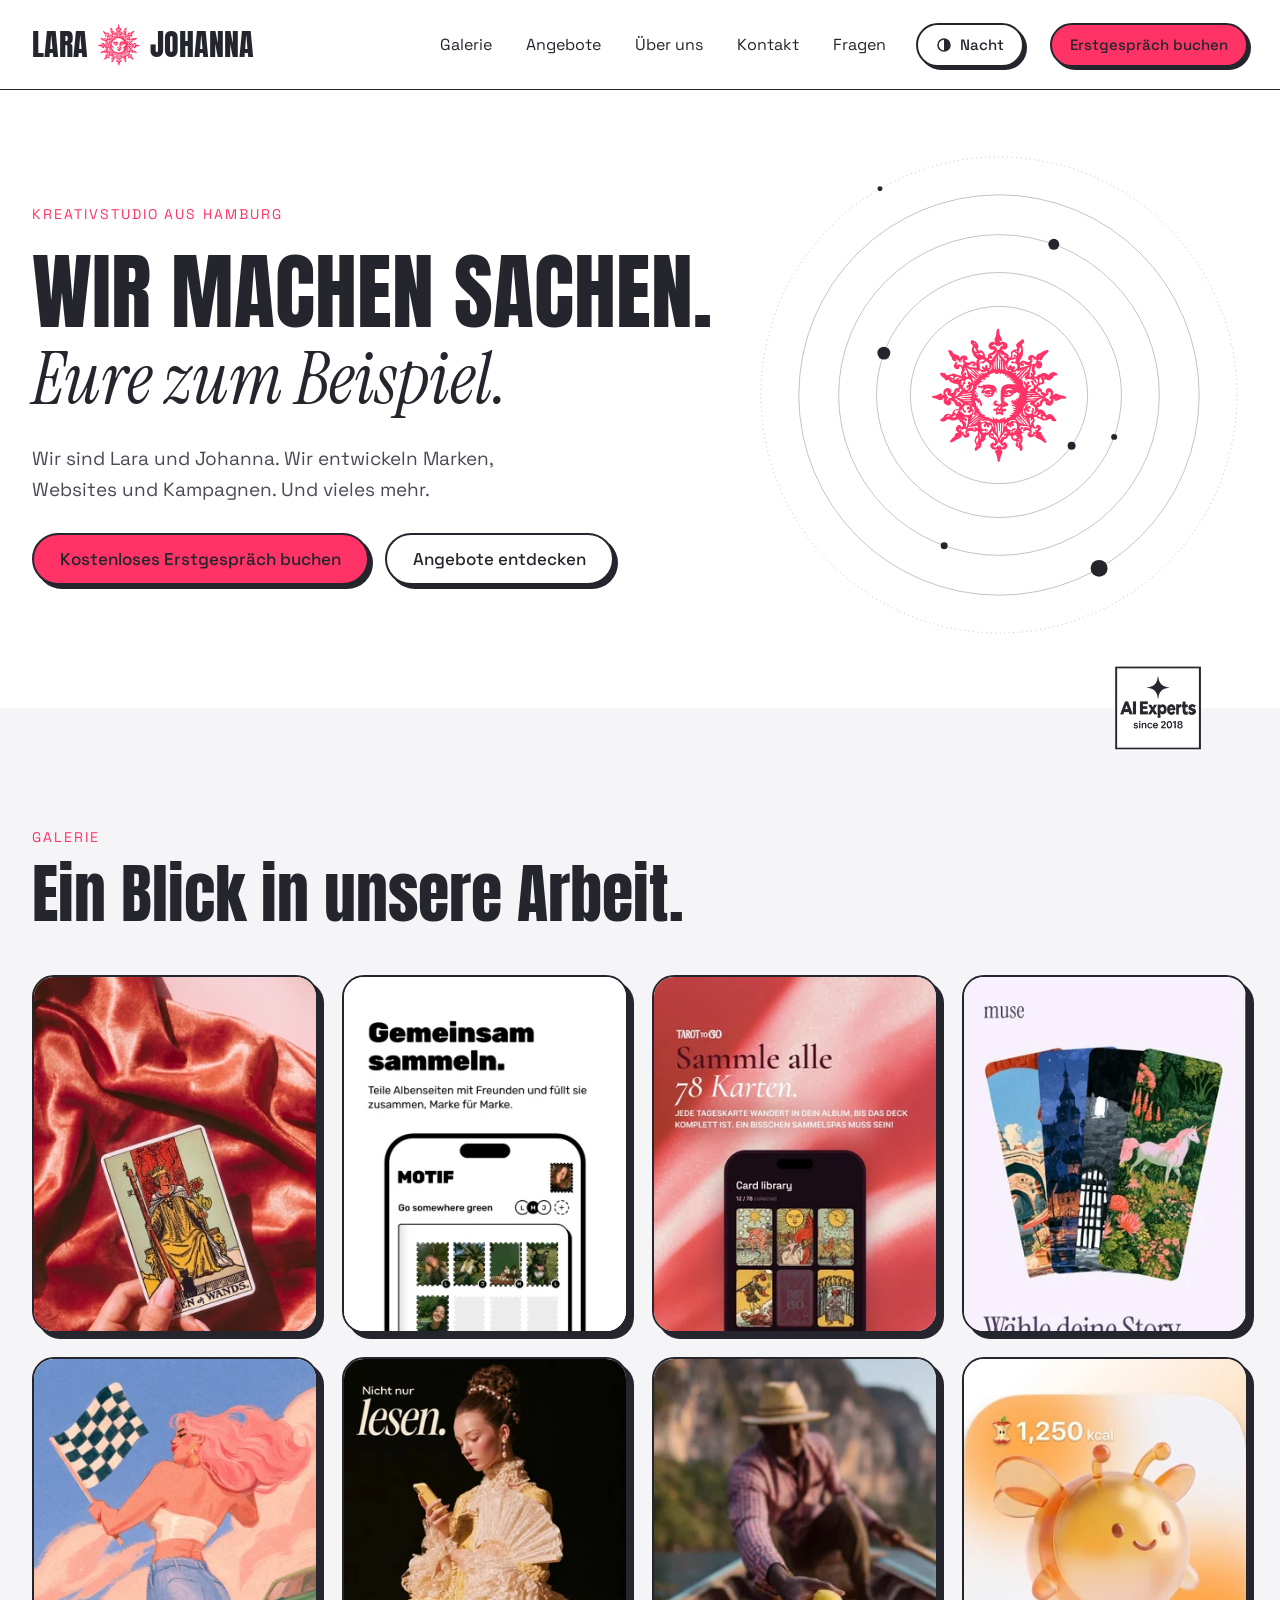
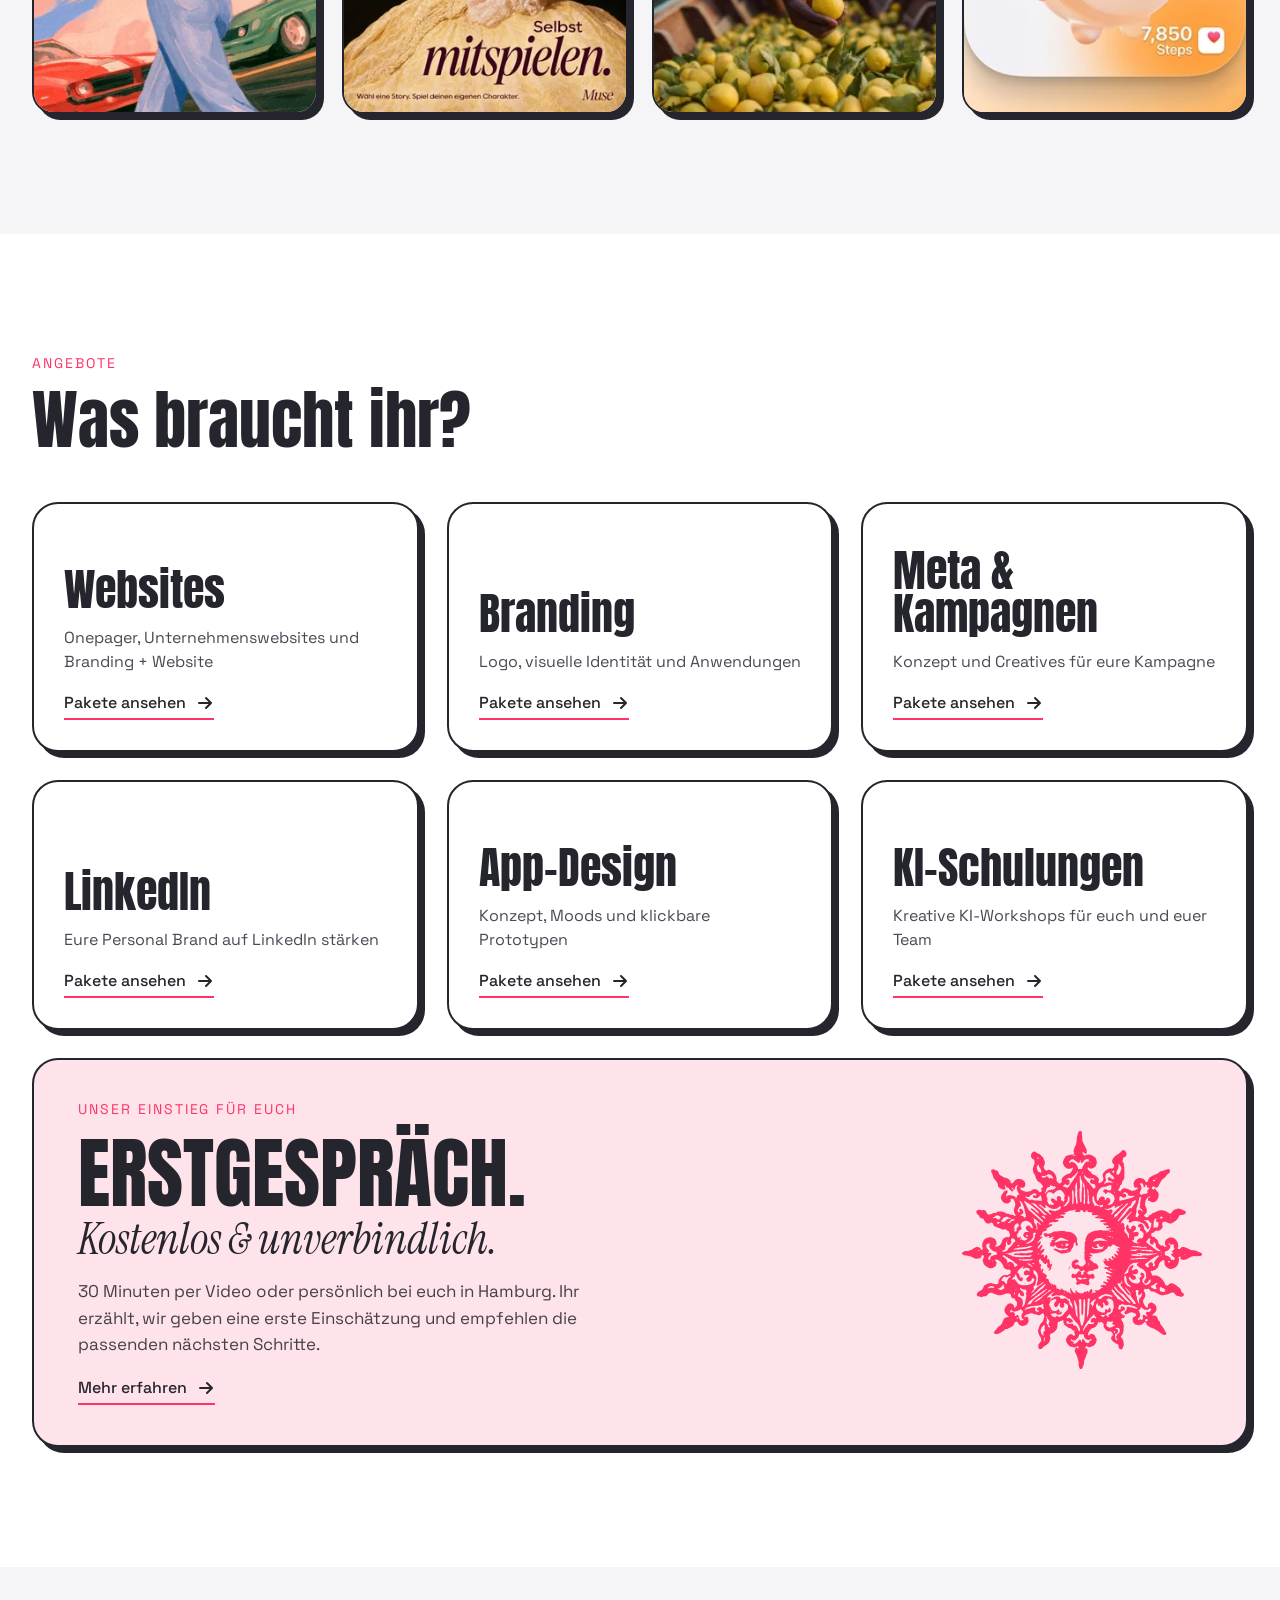
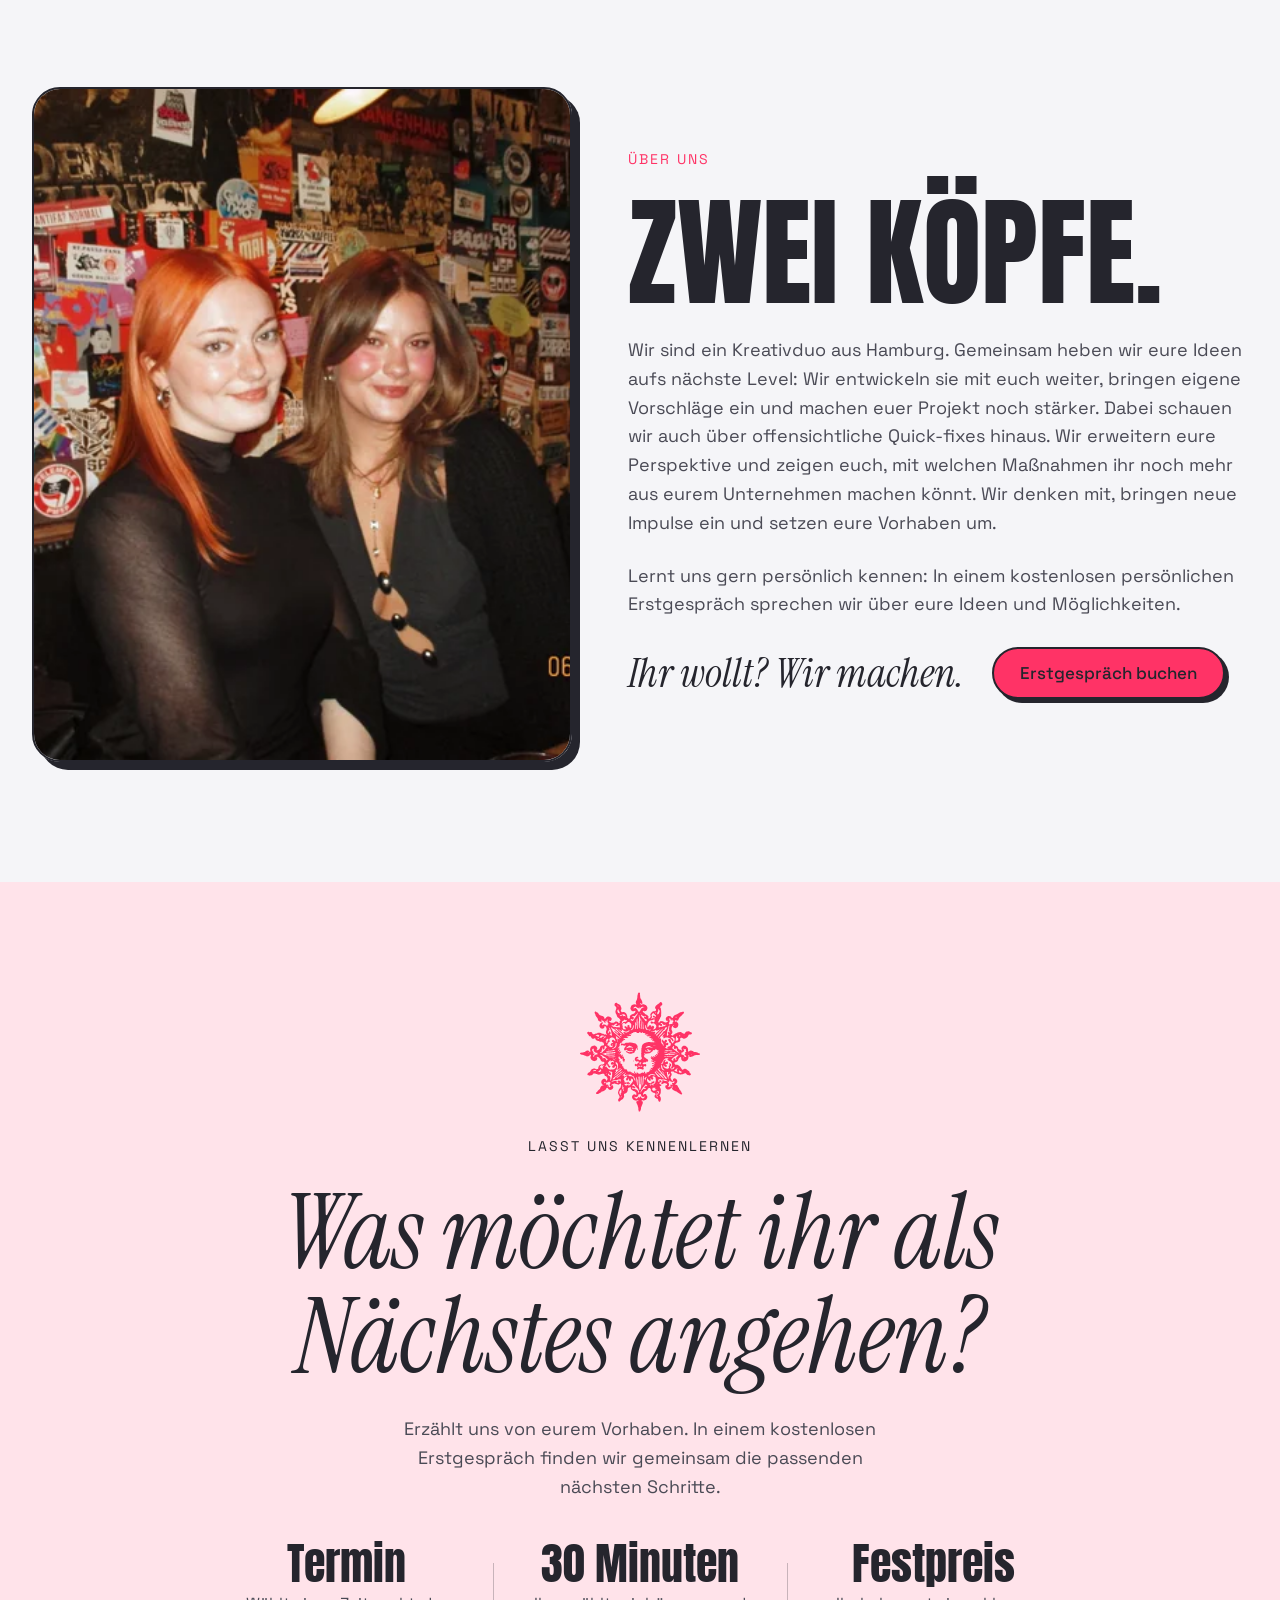
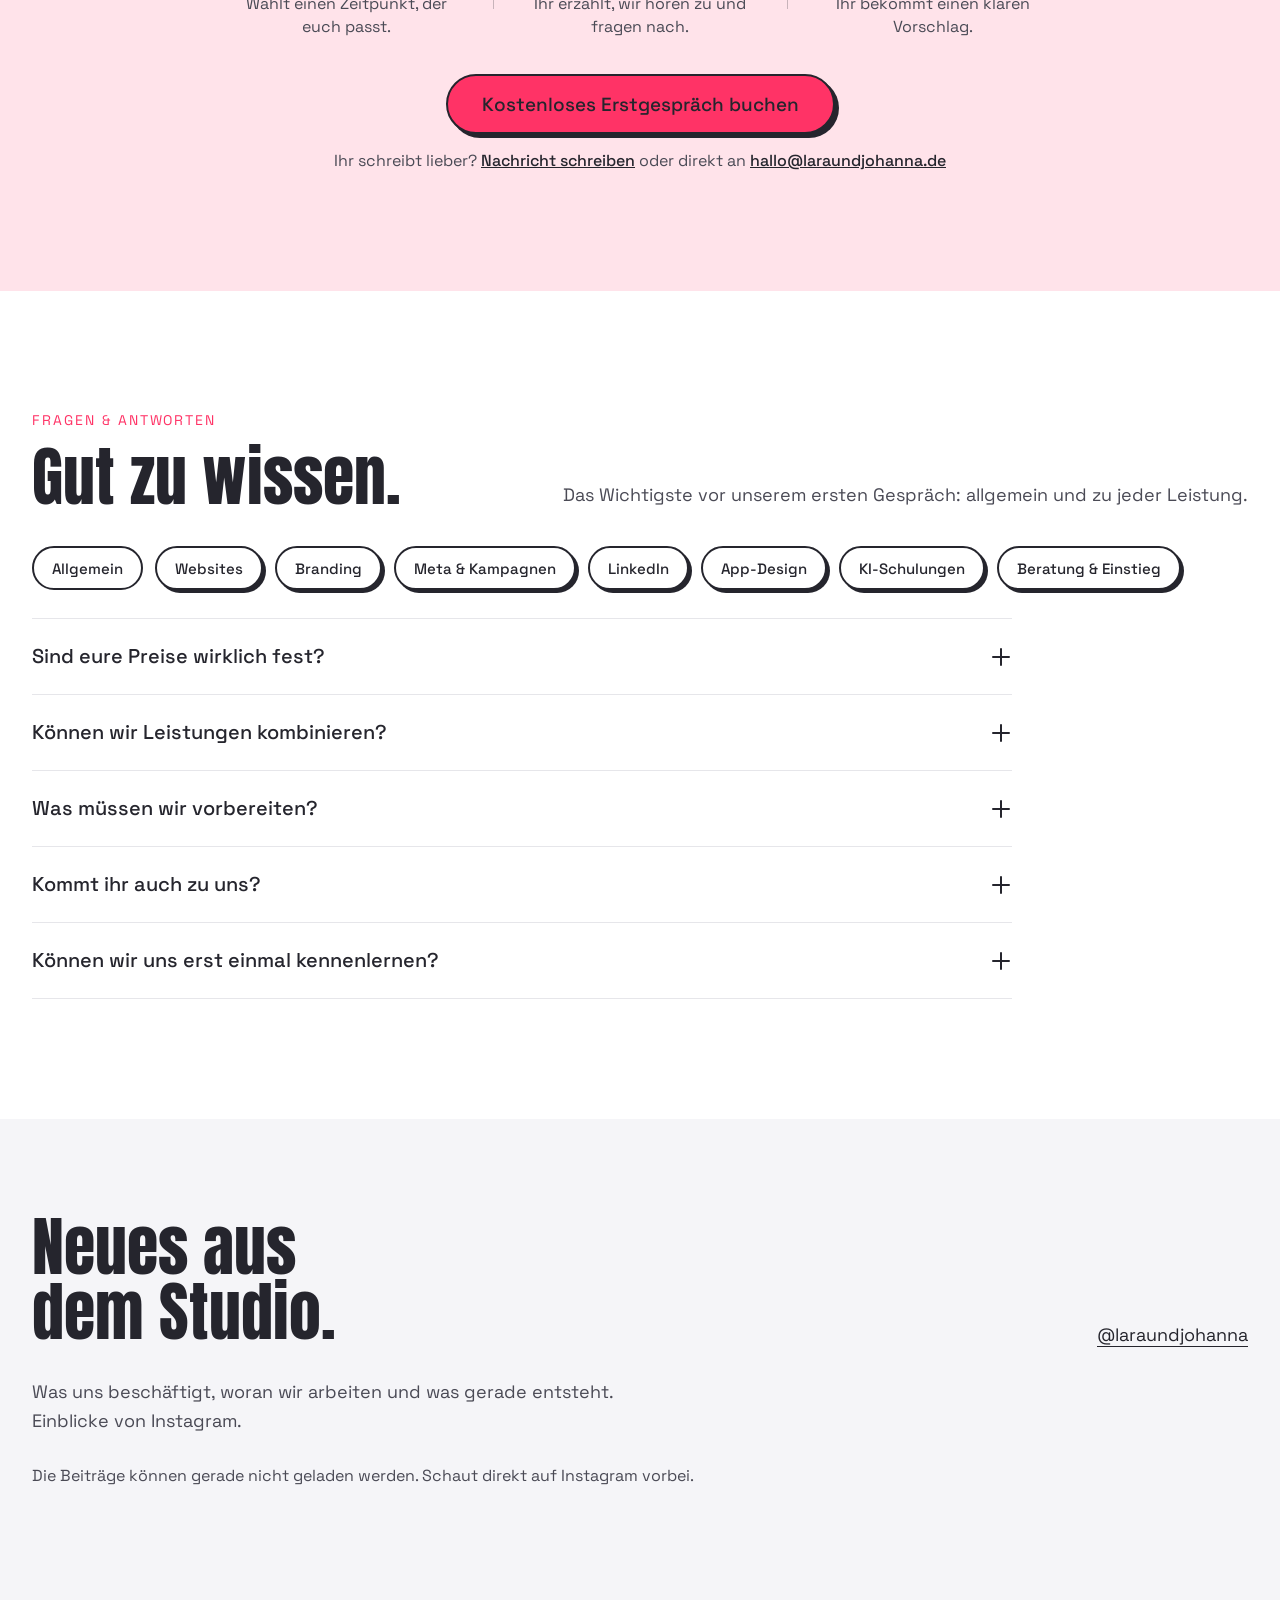
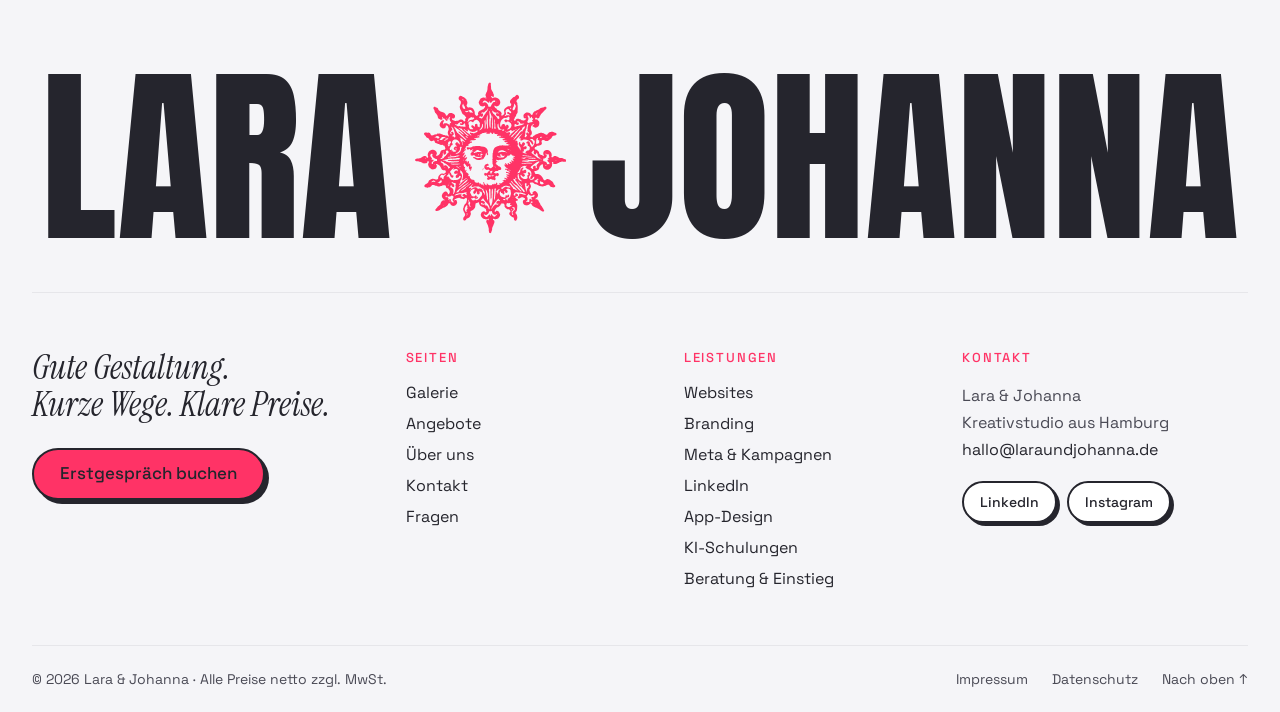
==== commit 98ee8169: "Prepare Instagram feed above footer with server-side account guard" ====
--- a/index.html
+++ b/index.html
@@ -17,6 +17,7 @@
 <link rel="preload" href="assets/fonts/anton-latin.woff2" as="font" type="font/woff2" crossorigin>
 <link rel="stylesheet" href="css/style.css?v=20261118-siegel2">
 <link rel="stylesheet" href="css/booking.css">
+<link rel="stylesheet" href="css/instagram.css?v=20261124">
 <link rel="stylesheet" href="css/service.css?v=20261118-leistungsseiten">
 <script>
 /* Ladeanimation einmal pro Besuch; Ende spätestens nach 6 s, auch wenn etwas hängt */
@@ -210,6 +211,14 @@
 <details><summary>Ist das Erstgespräch verbindlich?<svg width="22" height="22" viewBox="0 0 22 22" aria-hidden="true"><path d="M11 3v16M3 11h16" stroke="currentColor" stroke-width="2" fill="none" stroke-linecap="round"></path></svg></summary><p>Nein. Das Erstgespräch ist kostenlos und unverbindlich. Ihr entscheidet danach in Ruhe, ob und wie ihr mit uns weitermachen wollt.</p></details></div>
 <!-- faq:end --></div>
 </div></section>
+<section class="instagram" id="instagram" aria-labelledby="instagram-title">
+<div class="wrap">
+<div class="instagram__head"><h2 class="h2" id="instagram-title">Neues aus dem Studio.</h2><a class="instagram__profile" href="https://www.instagram.com/laraundjohanna/" target="_blank" rel="noopener noreferrer">@laraundjohanna</a></div>
+<p class="lead instagram__intro">Was uns beschäftigt, woran wir arbeiten und was gerade entsteht. Einblicke von Instagram.</p>
+<ul class="instagram__grid" aria-label="Aktuelle Instagram-Beiträge"></ul>
+<p class="instagram__status" role="status">Unsere neuesten Beiträge findet ihr auch direkt auf Instagram.</p>
+</div>
+</section>
 </main>
 
 <footer class="footer">
@@ -269,6 +278,7 @@
 <script src="js/data.js"></script>
 <script src="js/main.js?v=20261118-drehen"></script>
 <script src="js/booking.js" defer></script>
+<script src="js/instagram.js?v=20261124" defer></script>
 <script src="js/klick.js?v=20261117-muenzen" defer></script>
 </body>
 </html>
--- a/css/instagram.css
+++ b/css/instagram.css
@@ -0,0 +1,13 @@
+.instagram{padding:96px 0;background:var(--page-2)}
+.instagram__head{display:flex;align-items:end;justify-content:space-between;gap:24px;margin-bottom:32px}
+.instagram__head .h2{max-width:14ch}
+.instagram__profile{font-size:18px;text-underline-offset:5px;overflow-wrap:anywhere}
+.instagram__intro{margin:0 0 28px;max-width:55ch}
+.instagram__grid{display:grid;grid-template-columns:repeat(3,minmax(0,1fr));gap:24px;list-style:none;padding:0;margin:0}
+.instagram__post{display:block;text-decoration:none}
+.instagram__post img{aspect-ratio:4/5;width:100%;object-fit:cover;background:var(--page);transition:filter .2s ease}
+.instagram__post:hover img{filter:brightness(.9)}
+.instagram__caption{display:-webkit-box;-webkit-line-clamp:2;-webkit-box-orient:vertical;overflow:hidden;font-size:16px;line-height:1.5;margin:12px 0 0;overflow-wrap:anywhere}
+.instagram__status{font-size:16px;line-height:1.6;color:var(--muted);margin:0}
+@media(max-width:640px){.instagram{padding:64px 0}.instagram__head{align-items:start;flex-direction:column;gap:20px}.instagram__grid{grid-template-columns:repeat(2,minmax(0,1fr));gap:24px 14px}}
+@media(prefers-reduced-motion:reduce){.instagram__post img{transition:none}}
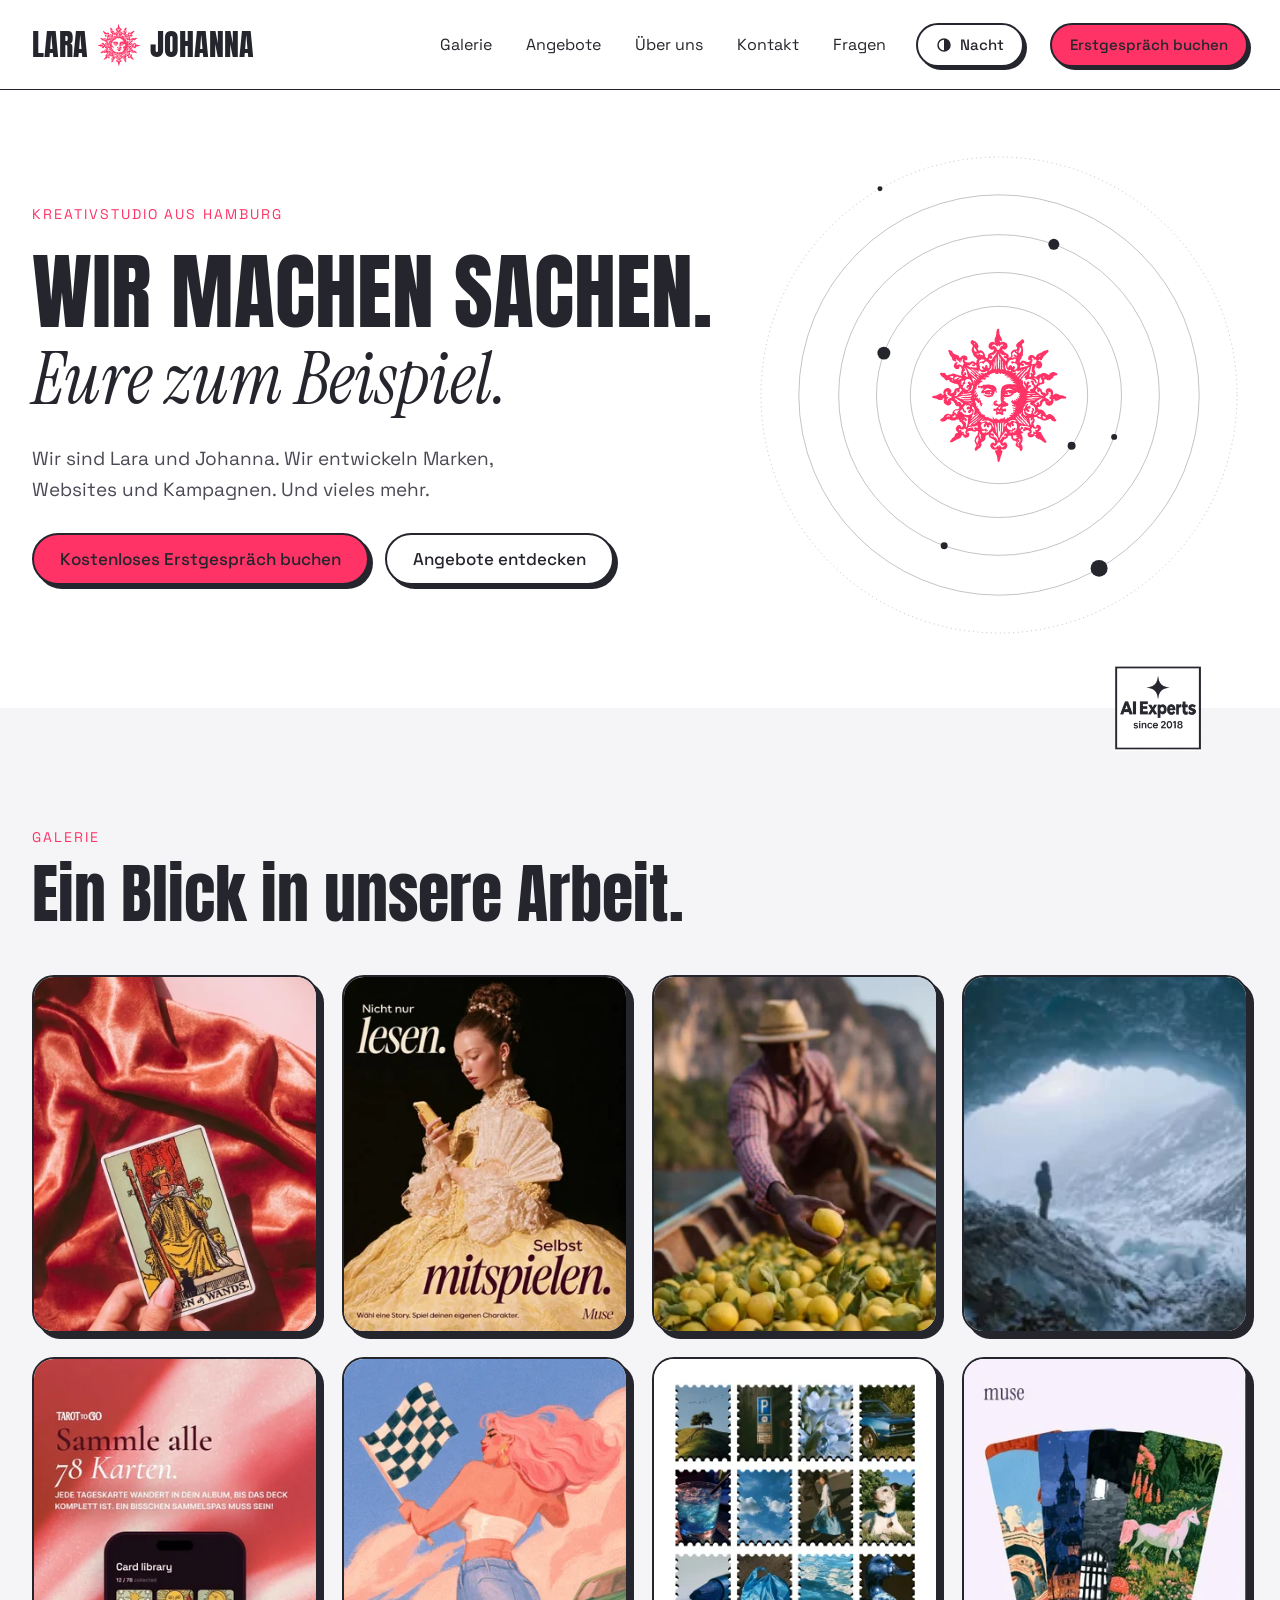
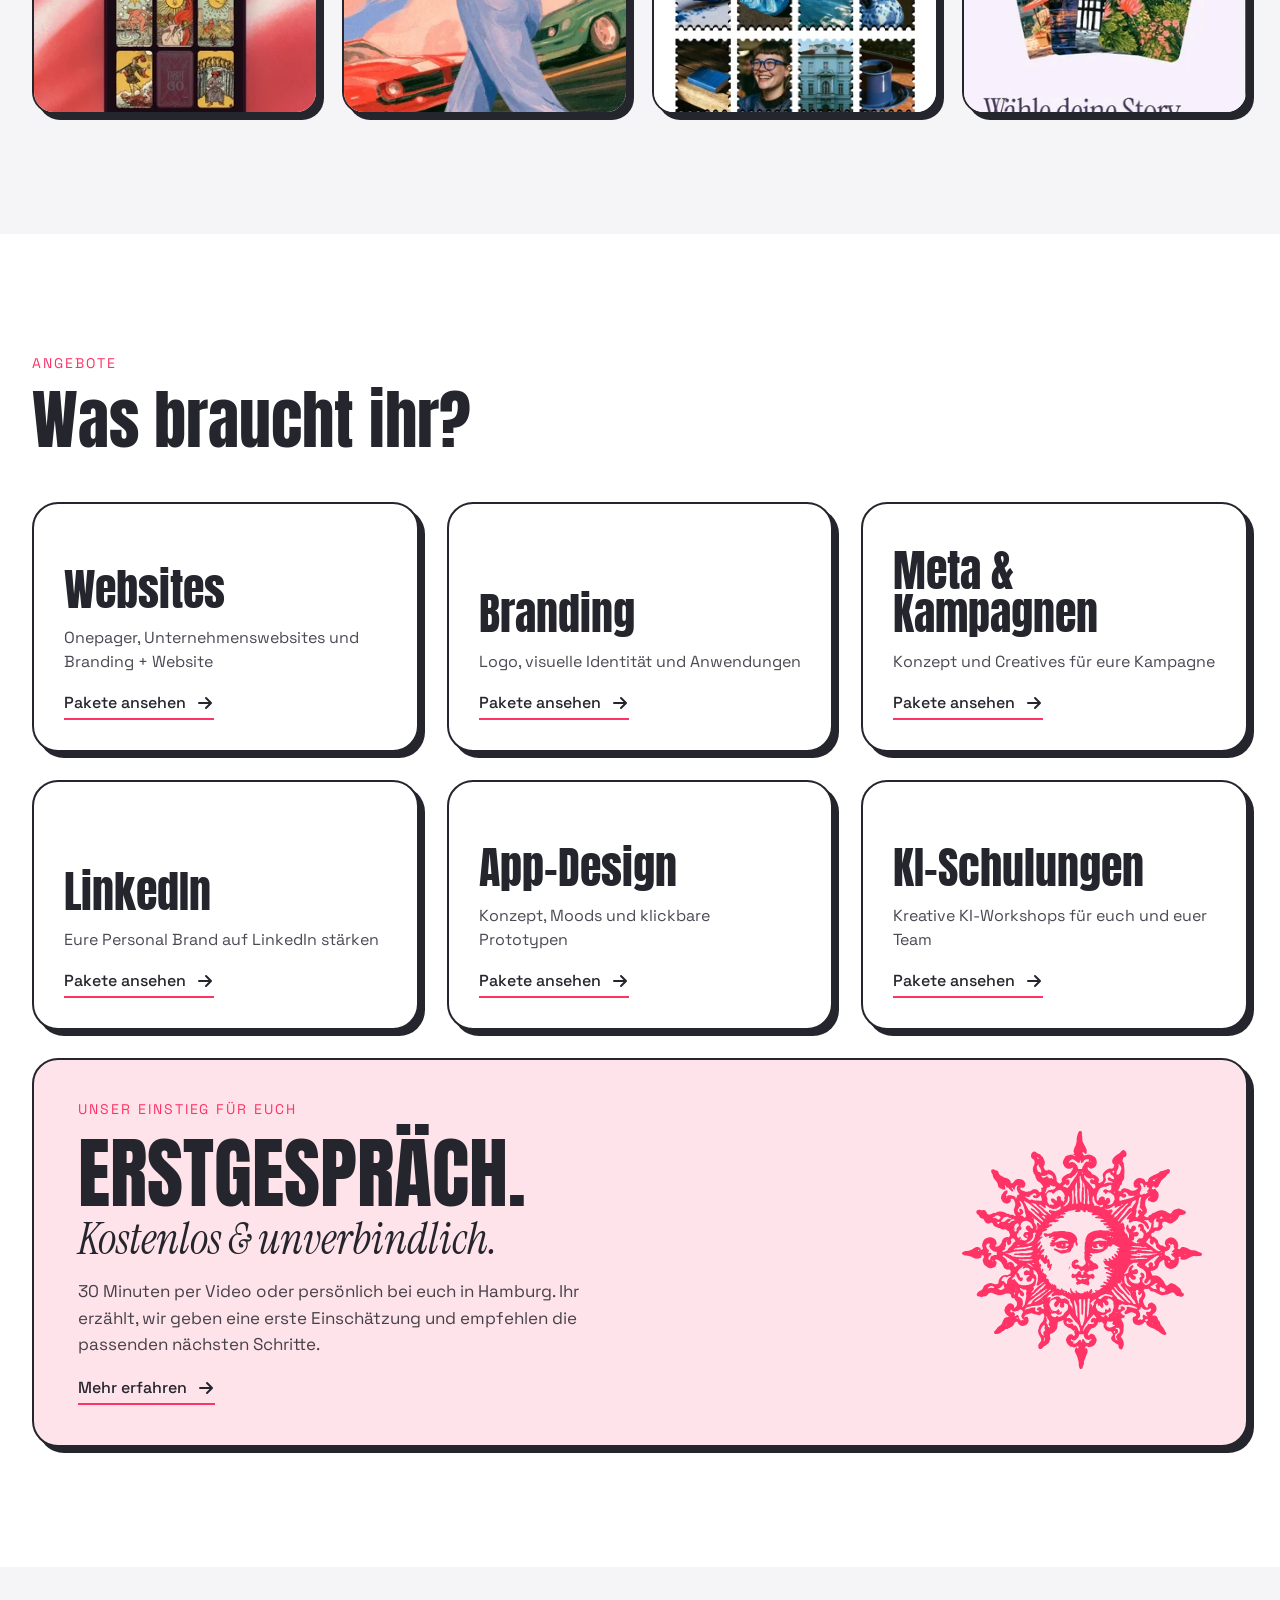
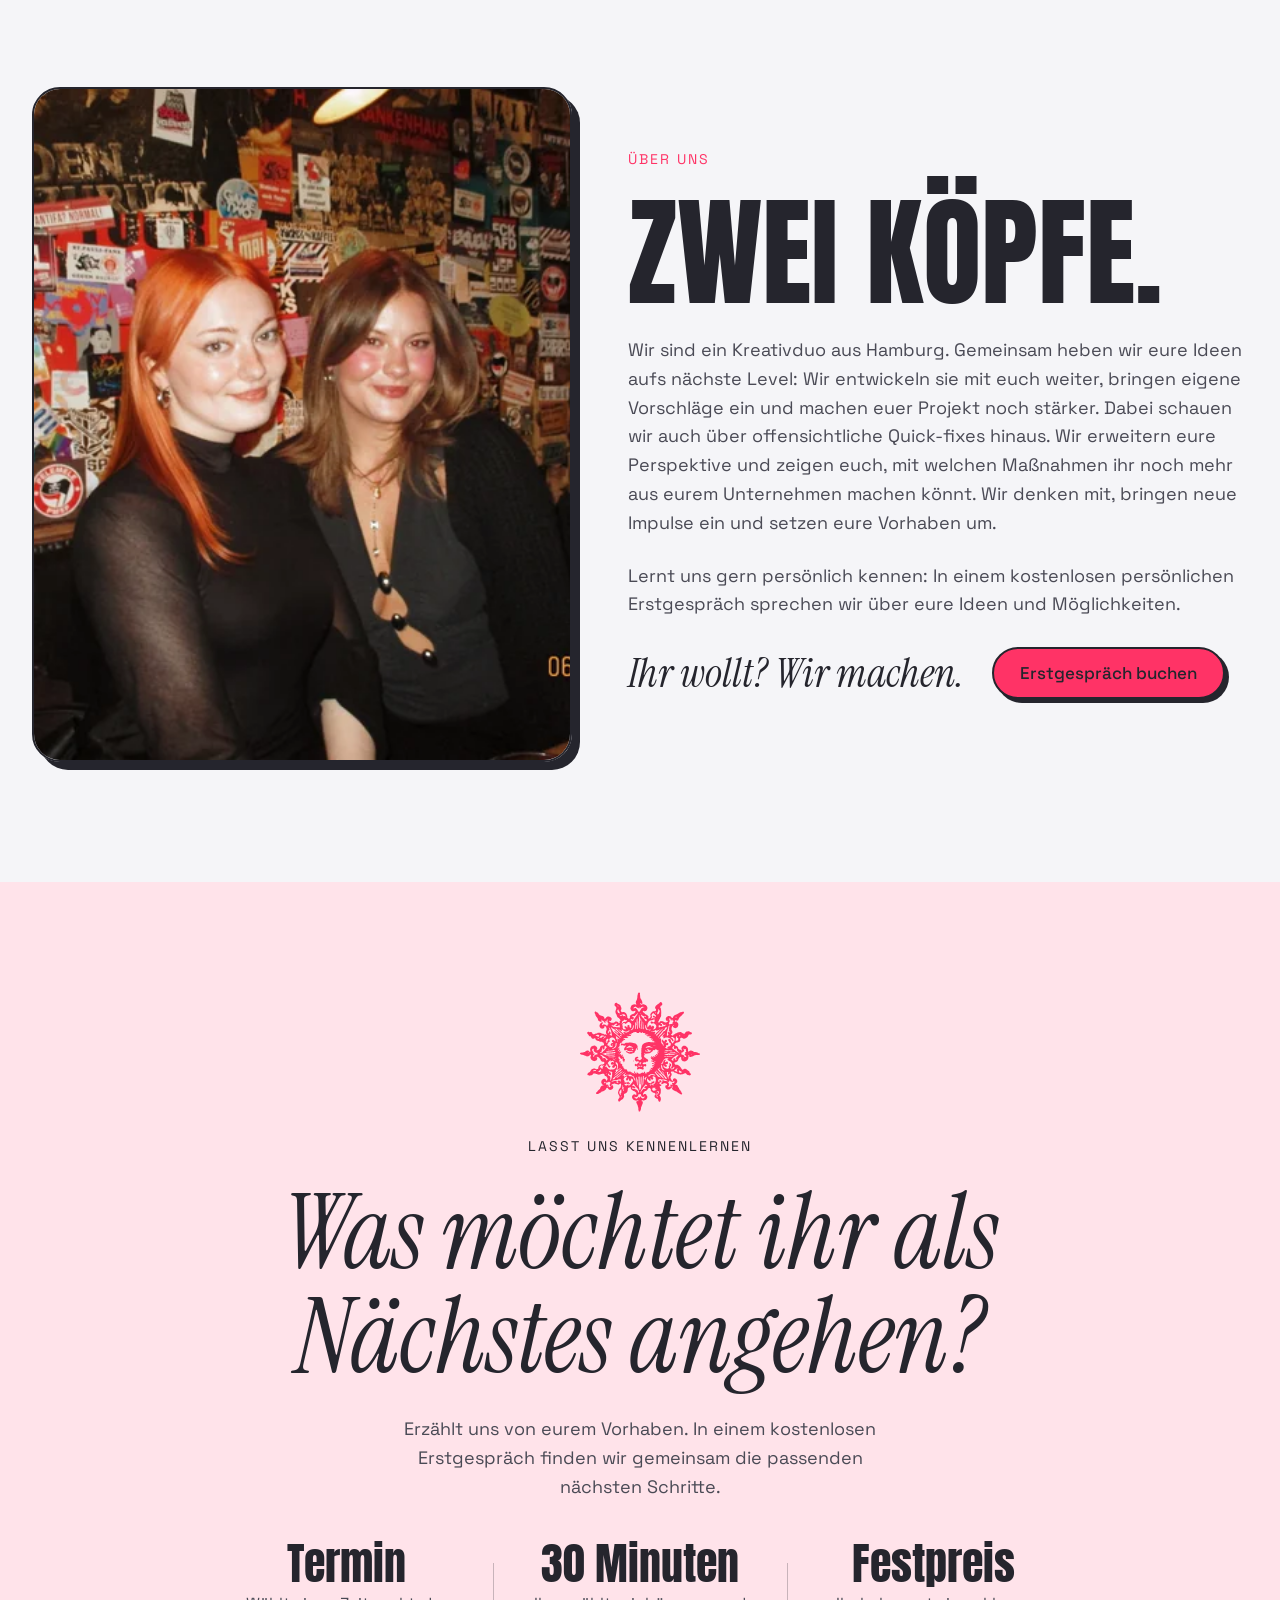
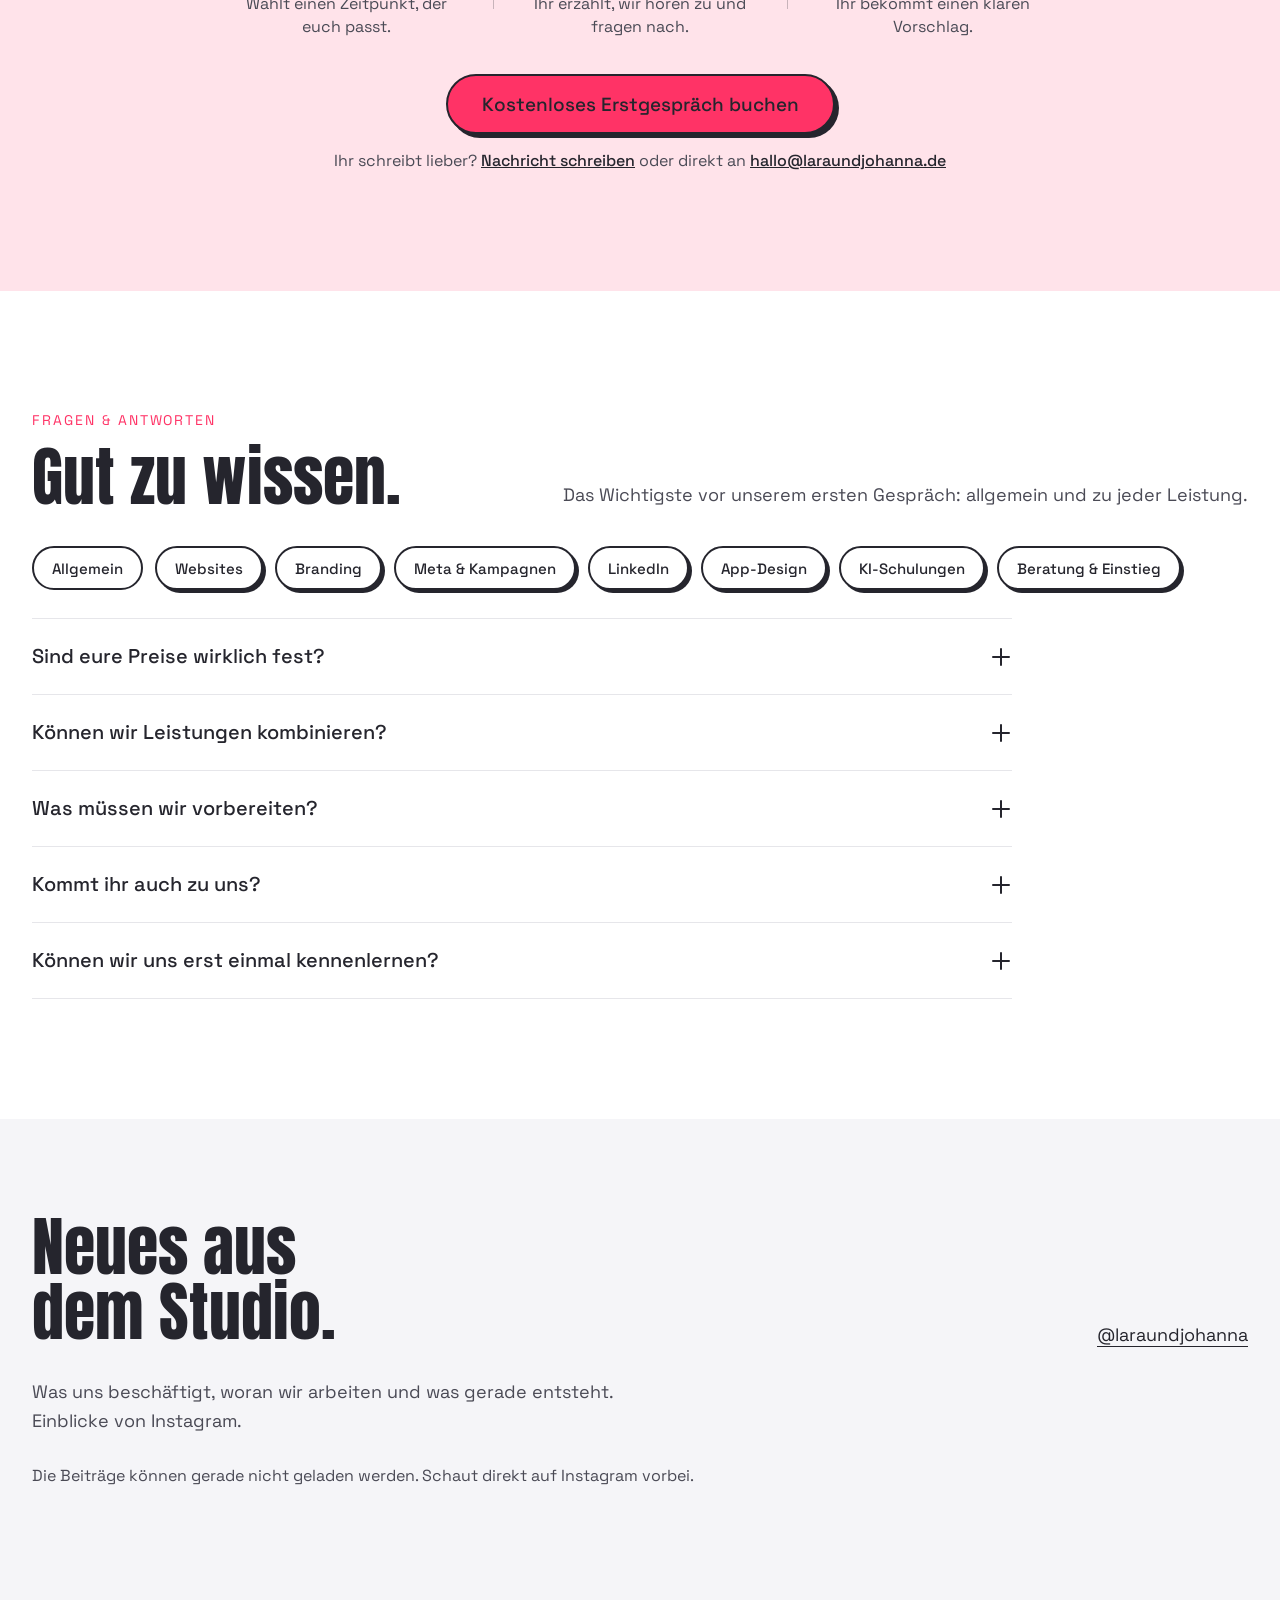
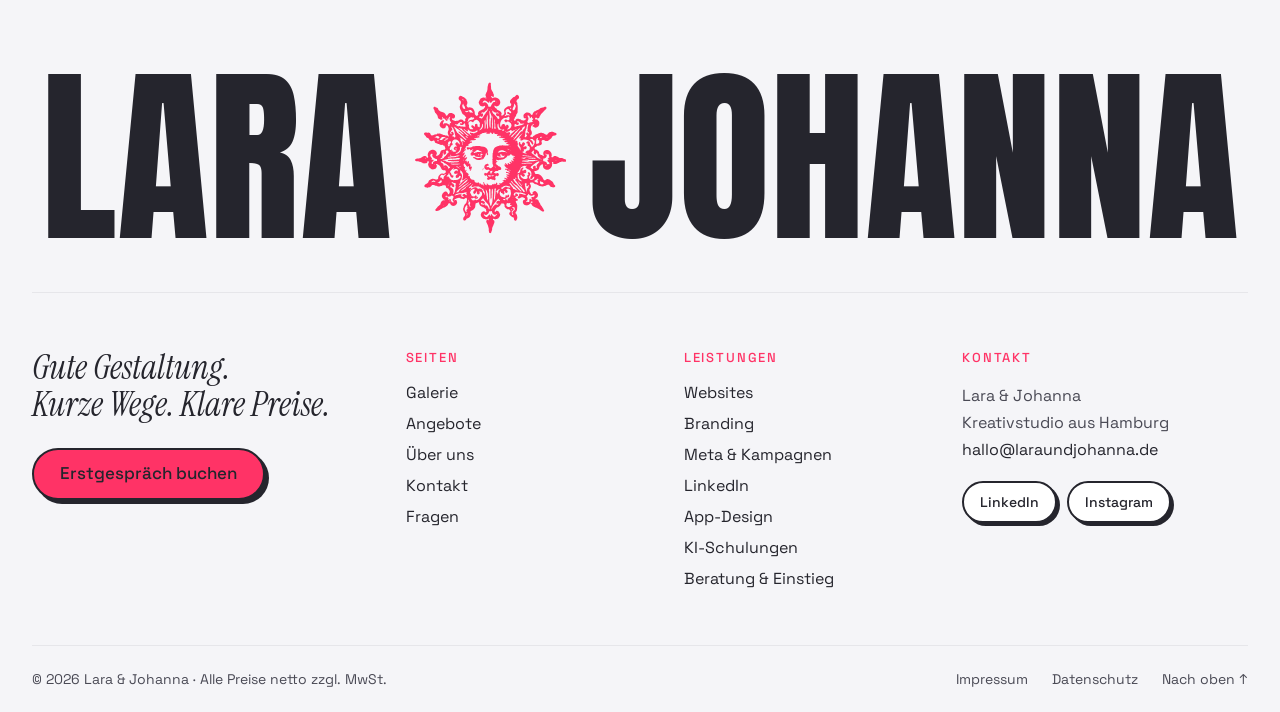
==== commit 50e9c8f4: "Show one latest Instagram post on mobile and three on desktop" ====
--- a/index.html
+++ b/index.html
@@ -17,7 +17,7 @@
 <link rel="preload" href="assets/fonts/anton-latin.woff2" as="font" type="font/woff2" crossorigin>
 <link rel="stylesheet" href="css/style.css?v=20261118-siegel2">
 <link rel="stylesheet" href="css/booking.css">
-<link rel="stylesheet" href="css/instagram.css?v=20261124">
+<link rel="stylesheet" href="css/instagram.css?v=20261124-eine-zeile">
 <link rel="stylesheet" href="css/service.css?v=20261118-leistungsseiten">
 <script>
 /* Ladeanimation einmal pro Besuch; Ende spätestens nach 6 s, auch wenn etwas hängt */
--- a/css/instagram.css
+++ b/css/instagram.css
@@ -4,10 +4,11 @@
 .instagram__profile{font-size:18px;text-underline-offset:5px;overflow-wrap:anywhere}
 .instagram__intro{margin:0 0 28px;max-width:55ch}
 .instagram__grid{display:grid;grid-template-columns:repeat(3,minmax(0,1fr));gap:24px;list-style:none;padding:0;margin:0}
+.instagram__grid>li:nth-child(n+4){display:none}
 .instagram__post{display:block;text-decoration:none}
-.instagram__post img{aspect-ratio:4/5;width:100%;object-fit:cover;background:var(--page);transition:filter .2s ease}
+.instagram__post img{aspect-ratio:4/5;width:100%;height:auto;object-fit:contain;background:var(--page);transition:filter .2s ease}
 .instagram__post:hover img{filter:brightness(.9)}
 .instagram__caption{display:-webkit-box;-webkit-line-clamp:2;-webkit-box-orient:vertical;overflow:hidden;font-size:16px;line-height:1.5;margin:12px 0 0;overflow-wrap:anywhere}
 .instagram__status{font-size:16px;line-height:1.6;color:var(--muted);margin:0}
-@media(max-width:640px){.instagram{padding:64px 0}.instagram__head{align-items:start;flex-direction:column;gap:20px}.instagram__grid{grid-template-columns:repeat(2,minmax(0,1fr));gap:24px 14px}}
+@media(max-width:767px){.instagram{padding:64px 0}.instagram__head{align-items:start;flex-direction:column;gap:20px}.instagram__grid{grid-template-columns:minmax(0,1fr)}.instagram__grid>li:nth-child(n+2){display:none}}
 @media(prefers-reduced-motion:reduce){.instagram__post img{transition:none}}
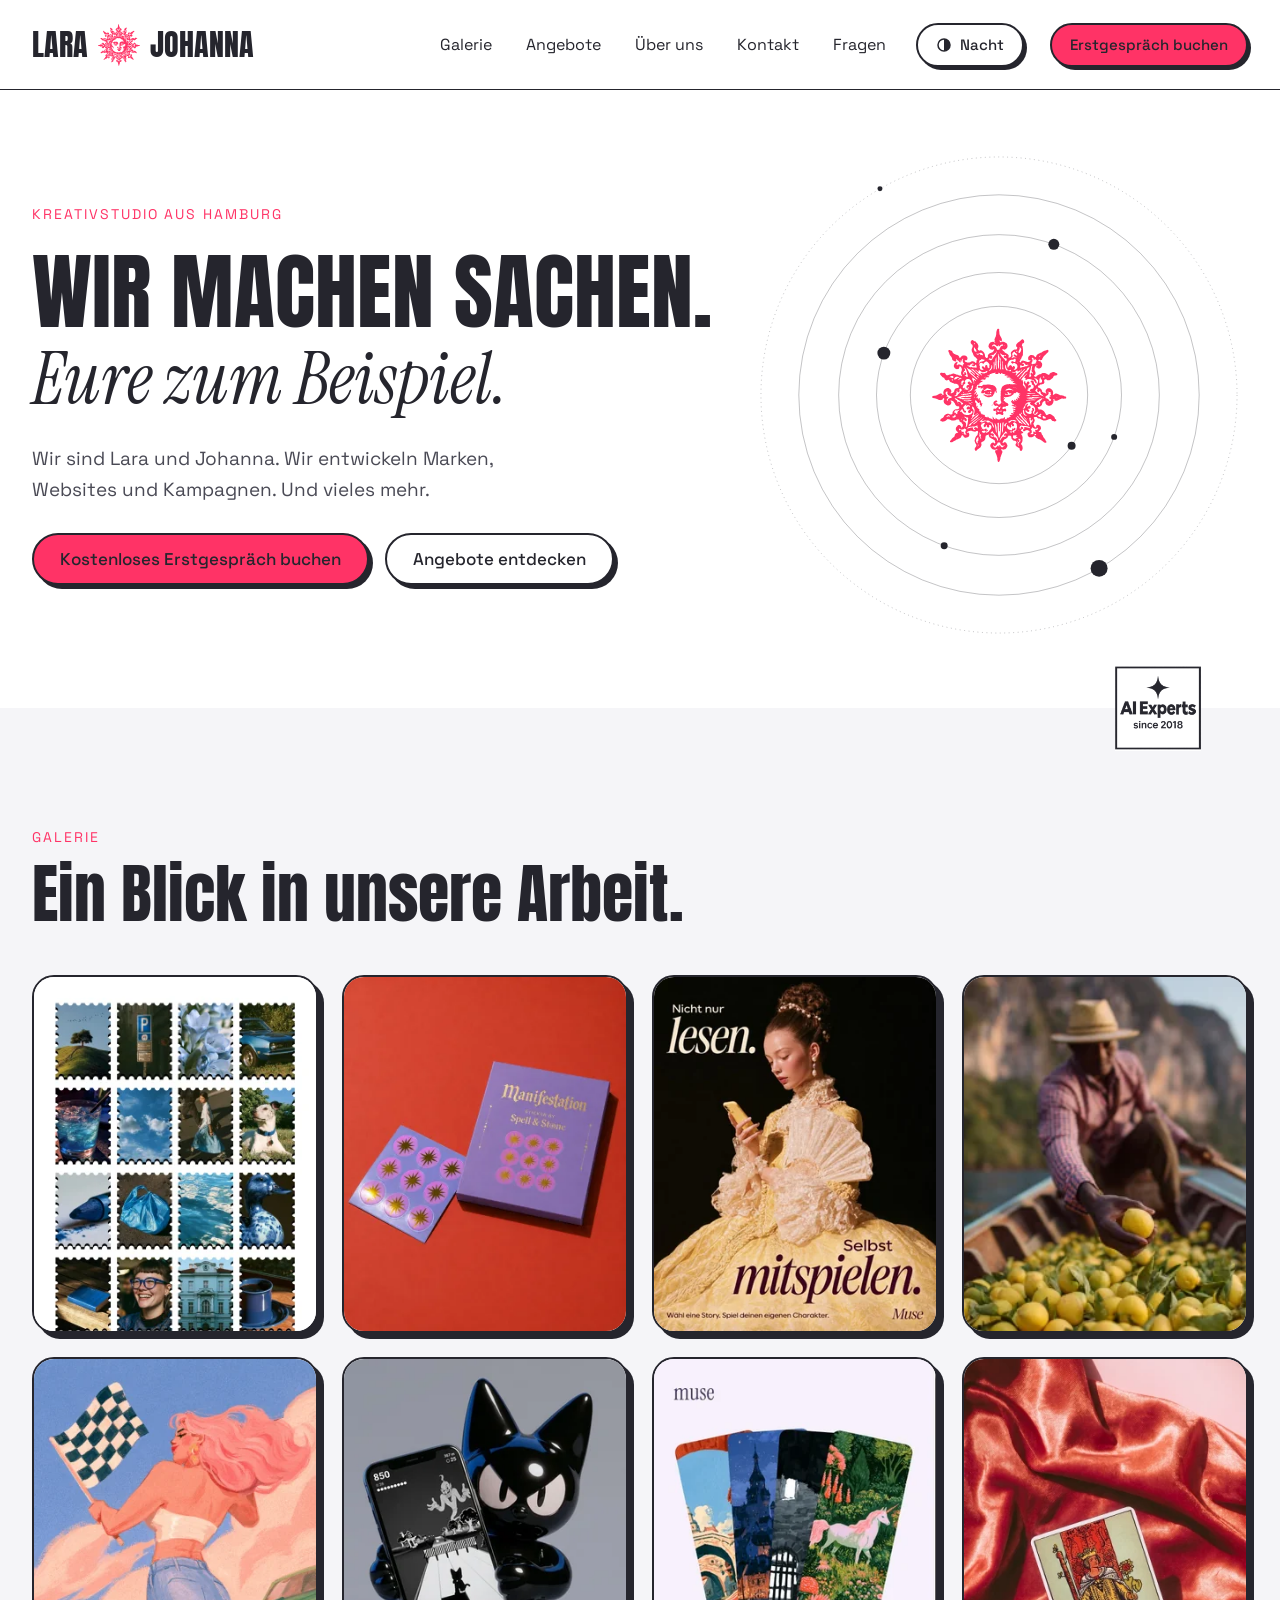
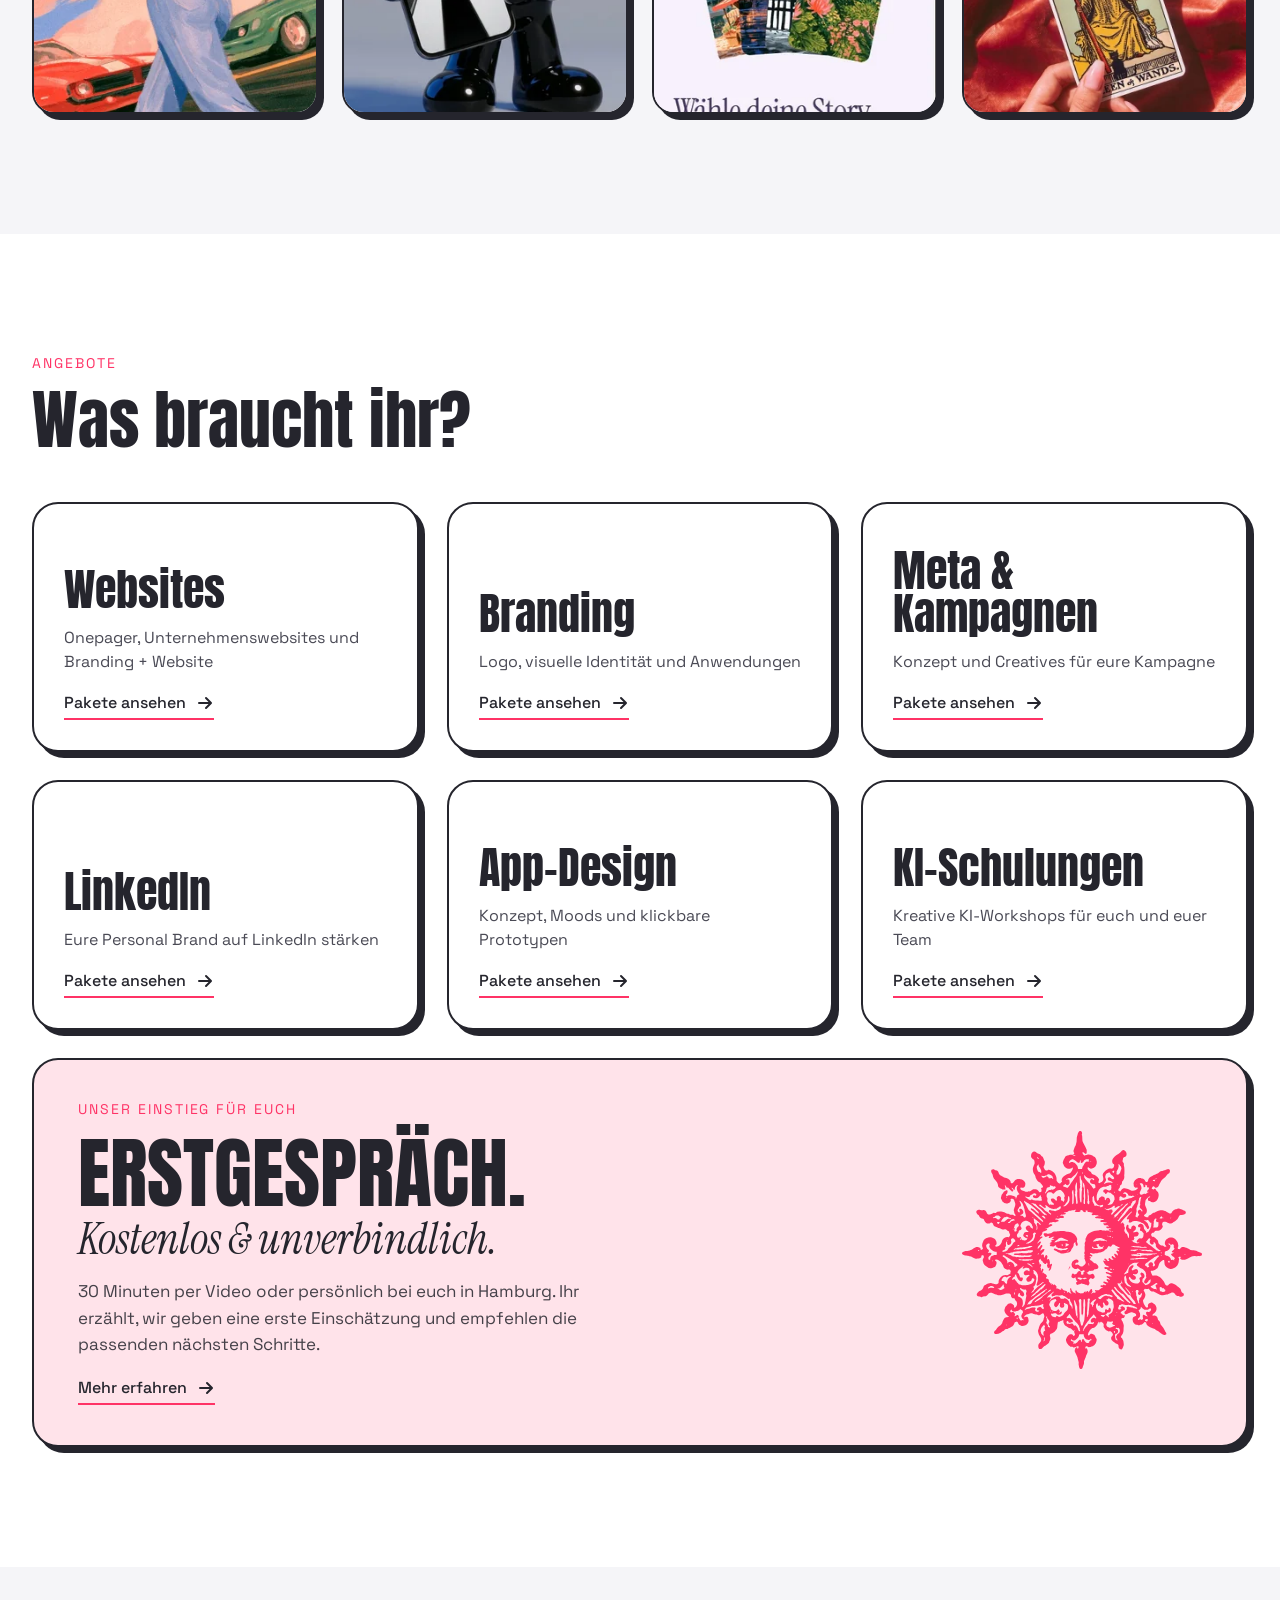
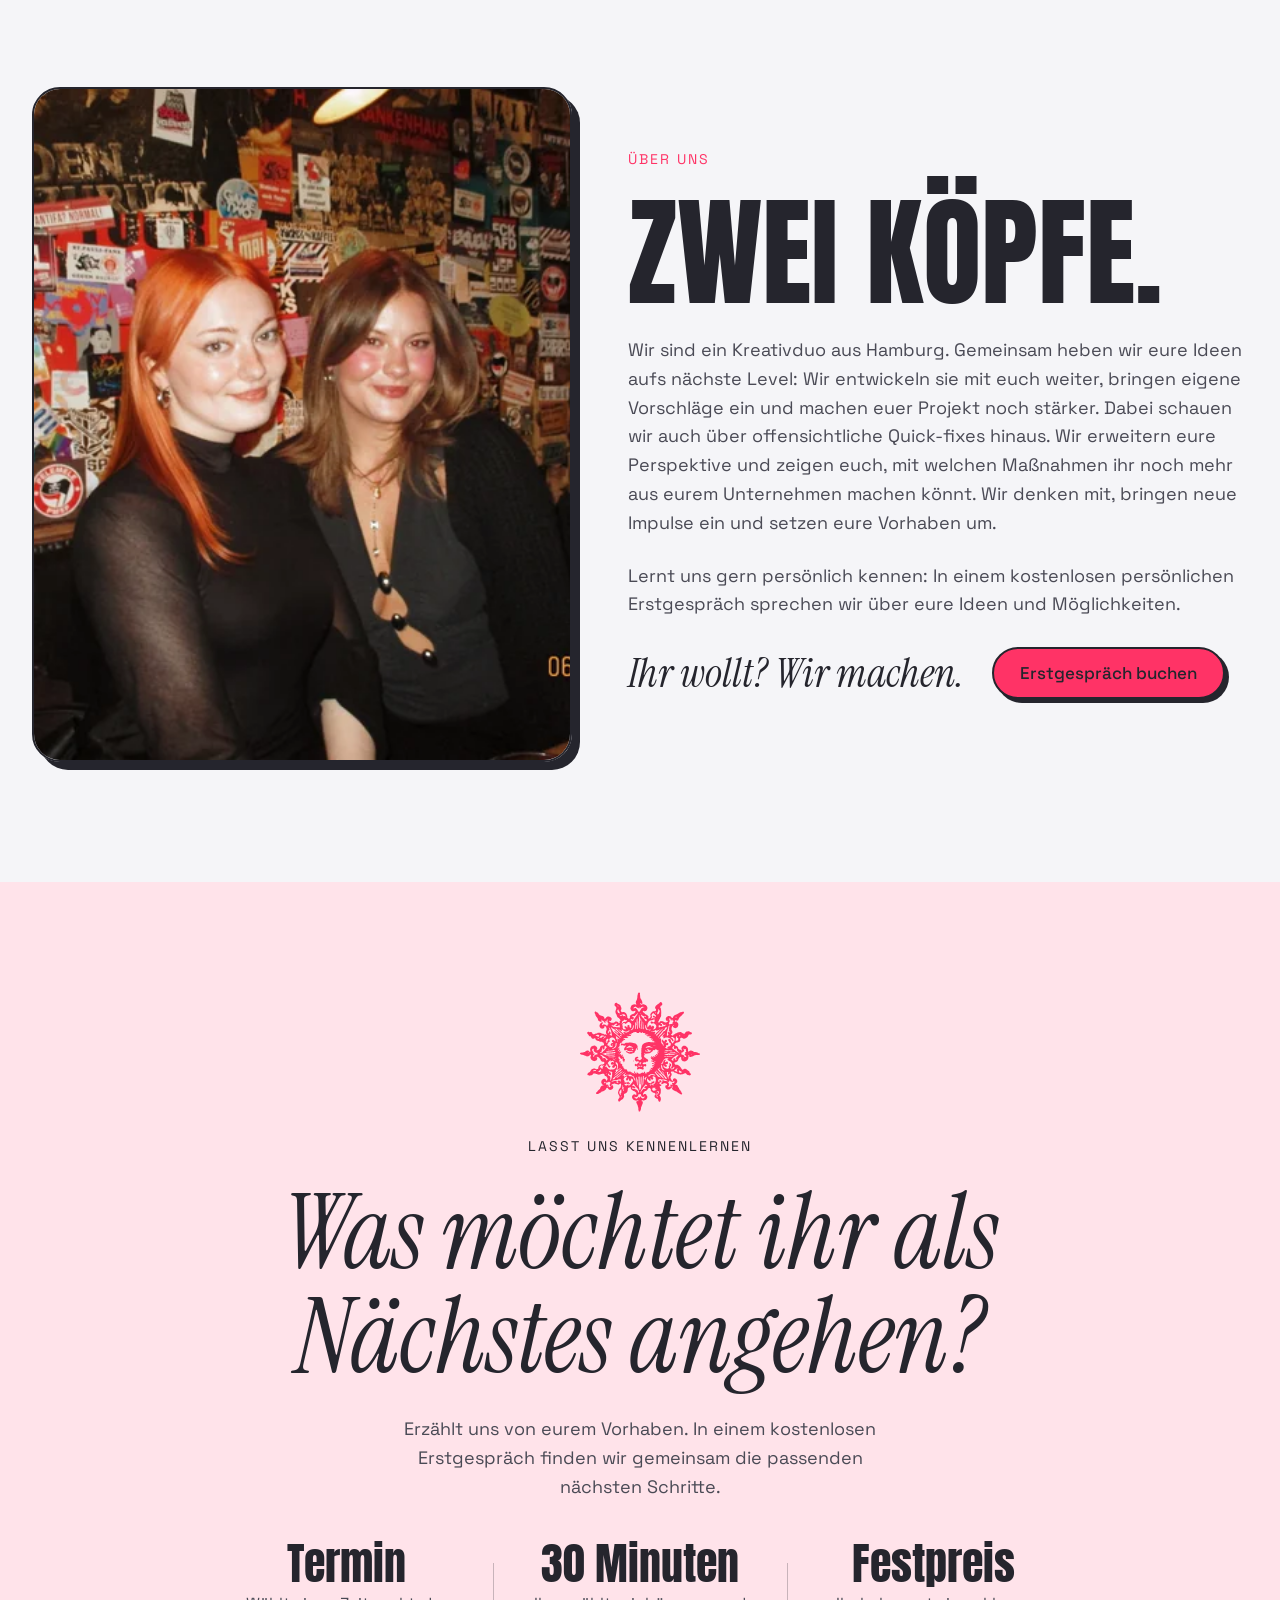
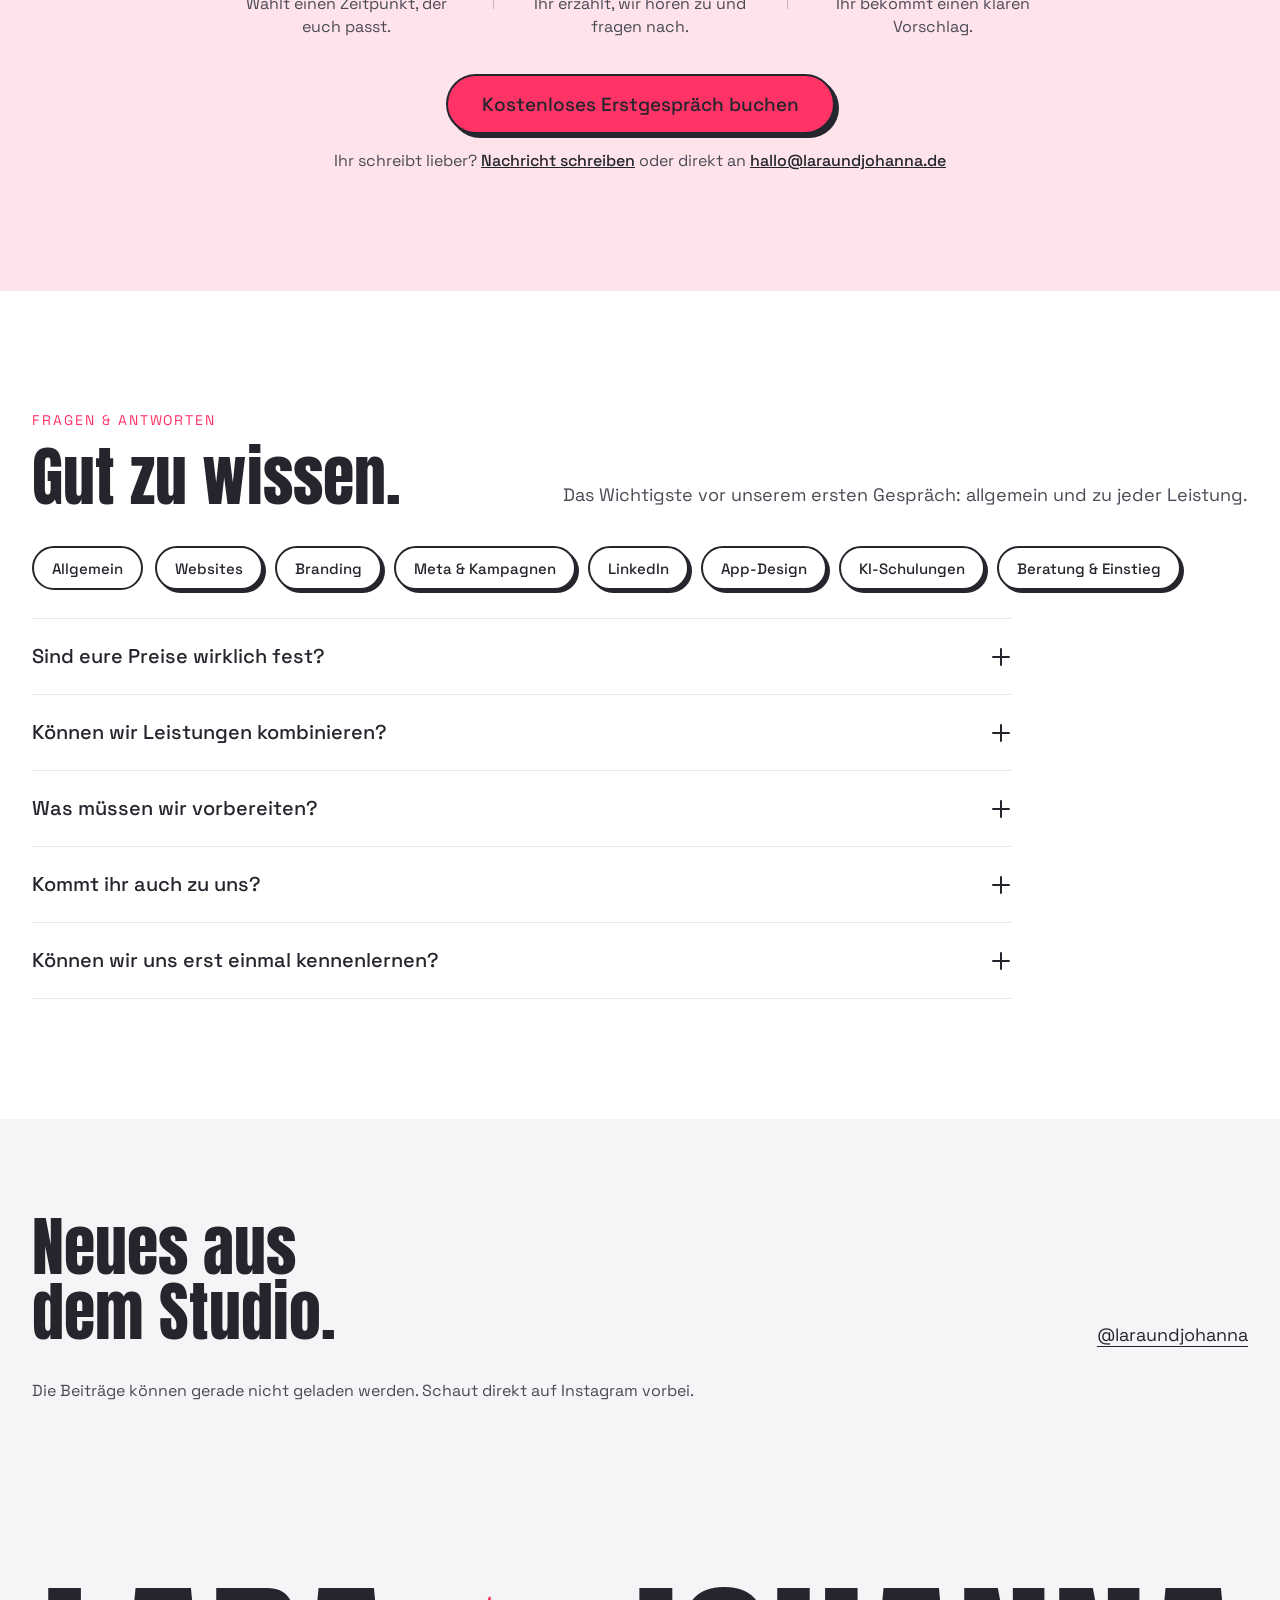
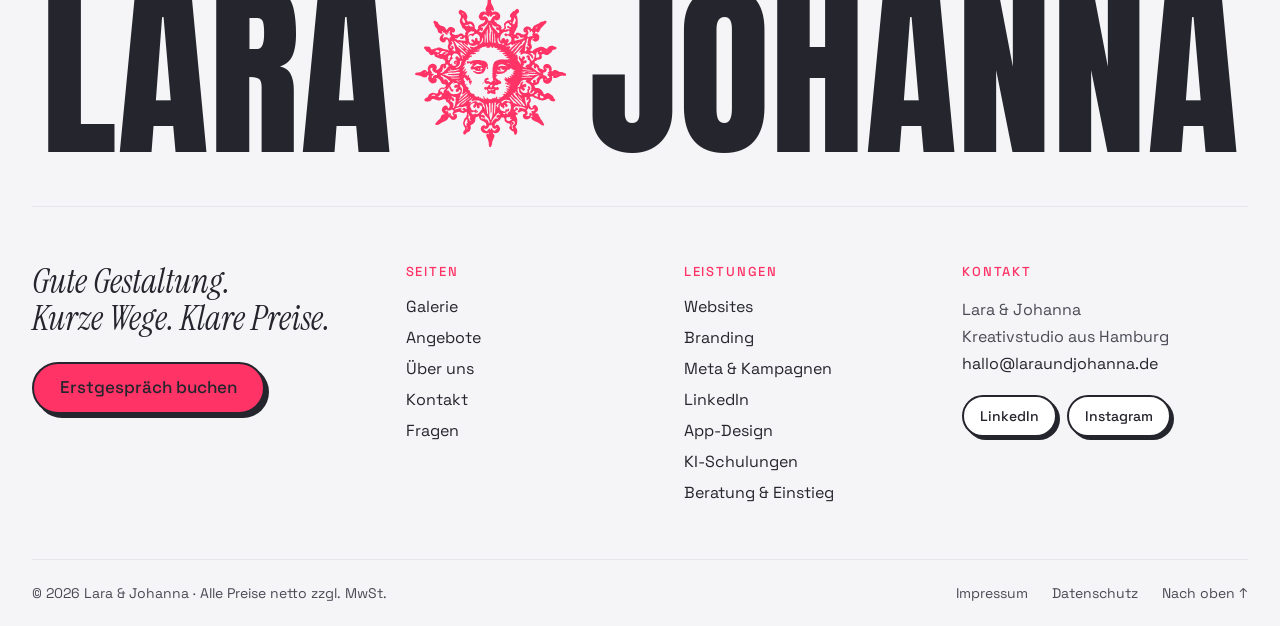
==== commit 0c073d5f: "Remove Instagram section description" ====
--- a/index.html
+++ b/index.html
@@ -214,7 +214,6 @@
 <section class="instagram" id="instagram" aria-labelledby="instagram-title">
 <div class="wrap">
 <div class="instagram__head"><h2 class="h2" id="instagram-title">Neues aus dem Studio.</h2><a class="instagram__profile" href="https://www.instagram.com/laraundjohanna/" target="_blank" rel="noopener noreferrer">@laraundjohanna</a></div>
-<p class="lead instagram__intro">Was uns beschäftigt, woran wir arbeiten und was gerade entsteht. Einblicke von Instagram.</p>
 <ul class="instagram__grid" aria-label="Aktuelle Instagram-Beiträge"></ul>
 <p class="instagram__status" role="status">Unsere neuesten Beiträge findet ihr auch direkt auf Instagram.</p>
 </div>
--- a/css/instagram.css
+++ b/css/instagram.css
@@ -2,7 +2,6 @@
 .instagram__head{display:flex;align-items:end;justify-content:space-between;gap:24px;margin-bottom:32px}
 .instagram__head .h2{max-width:14ch}
 .instagram__profile{font-size:18px;text-underline-offset:5px;overflow-wrap:anywhere}
-.instagram__intro{margin:0 0 28px;max-width:55ch}
 .instagram__grid{display:grid;grid-template-columns:repeat(3,minmax(0,1fr));gap:24px;list-style:none;padding:0;margin:0}
 .instagram__grid>li:nth-child(n+4){display:none}
 .instagram__post{display:block;text-decoration:none}
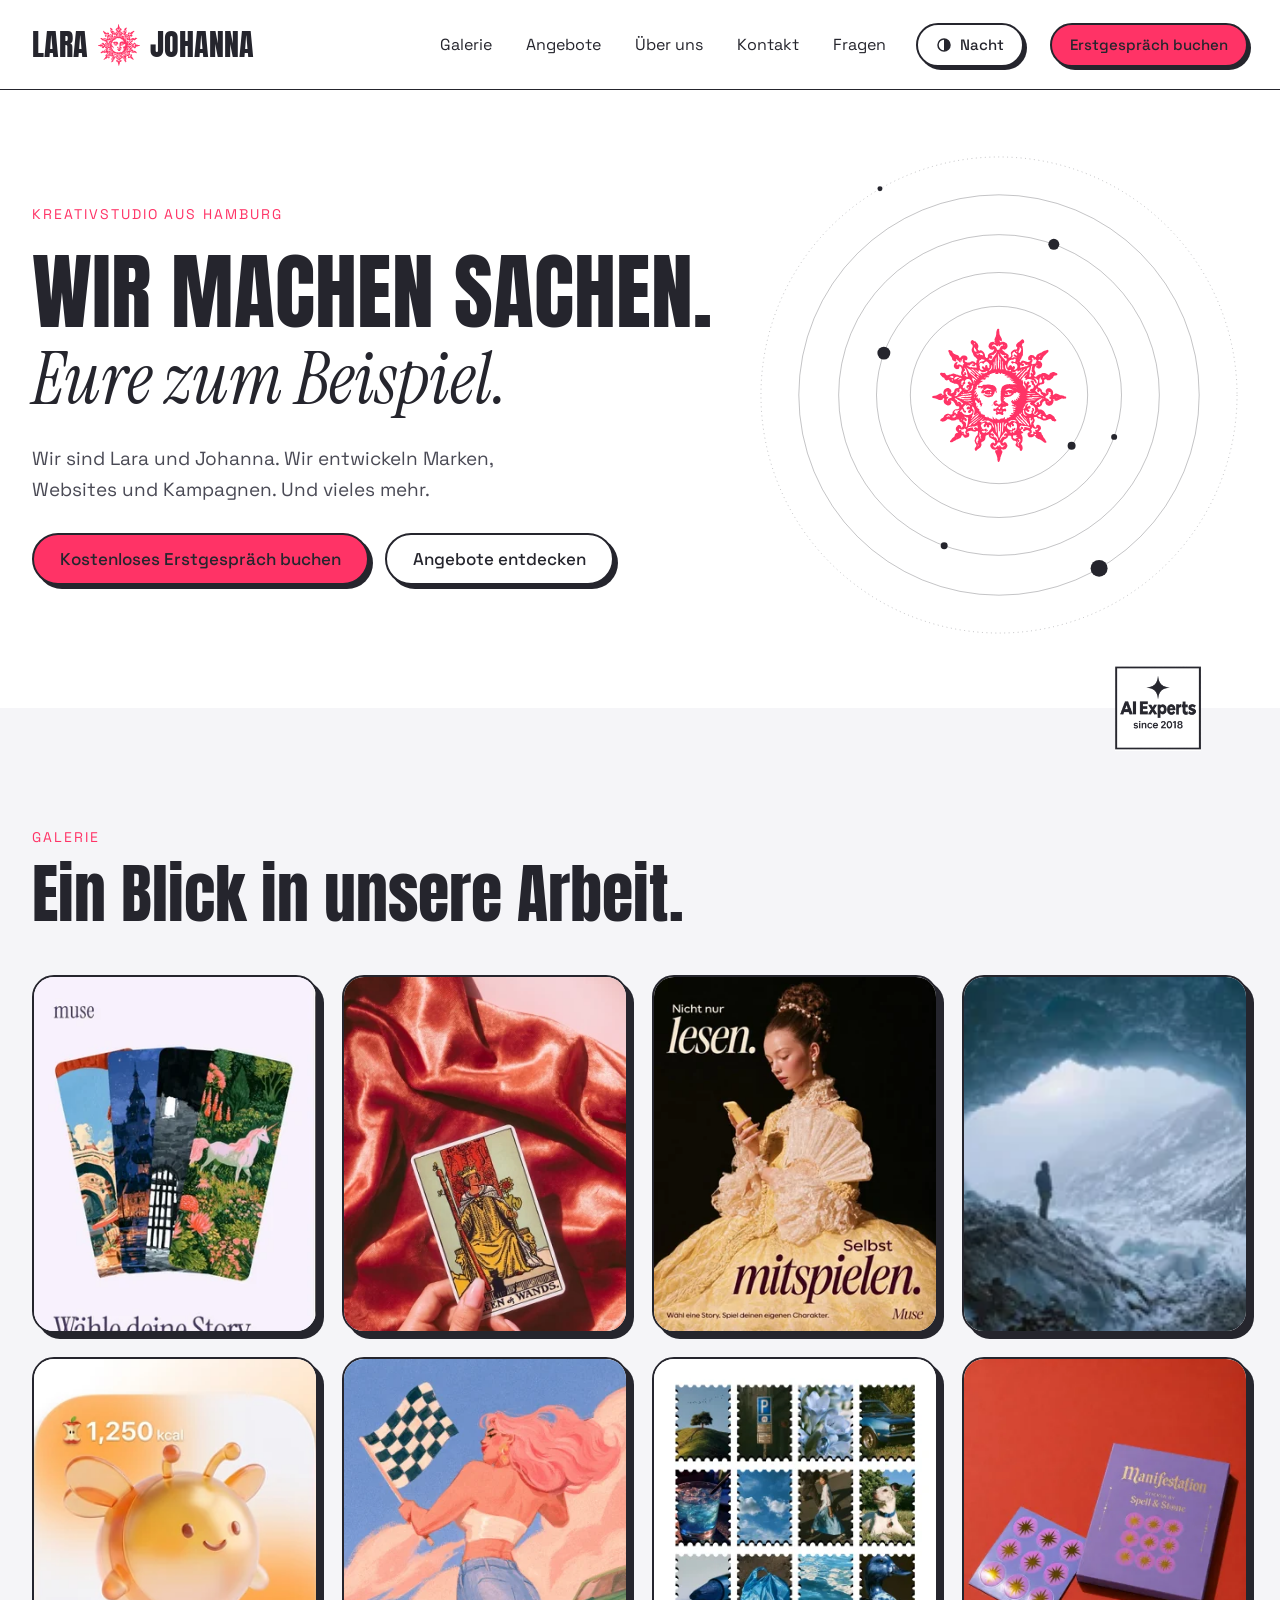
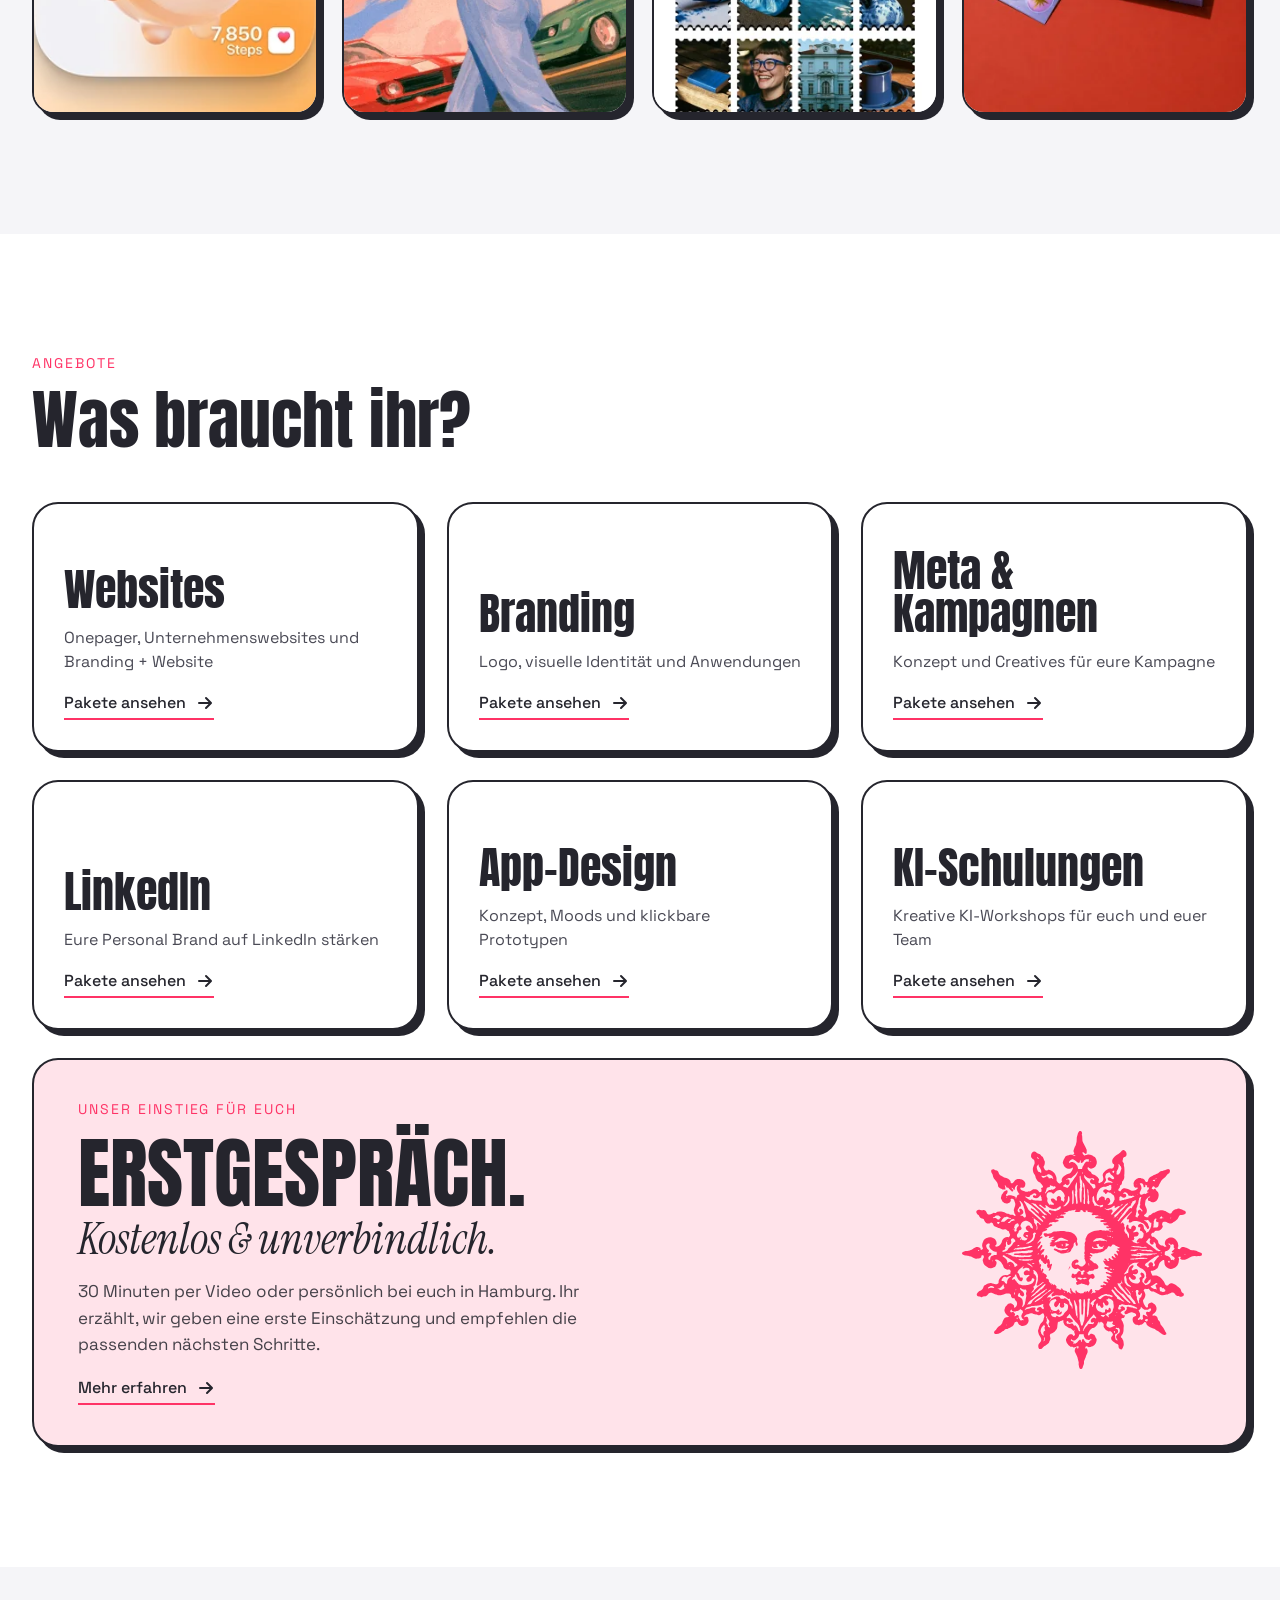
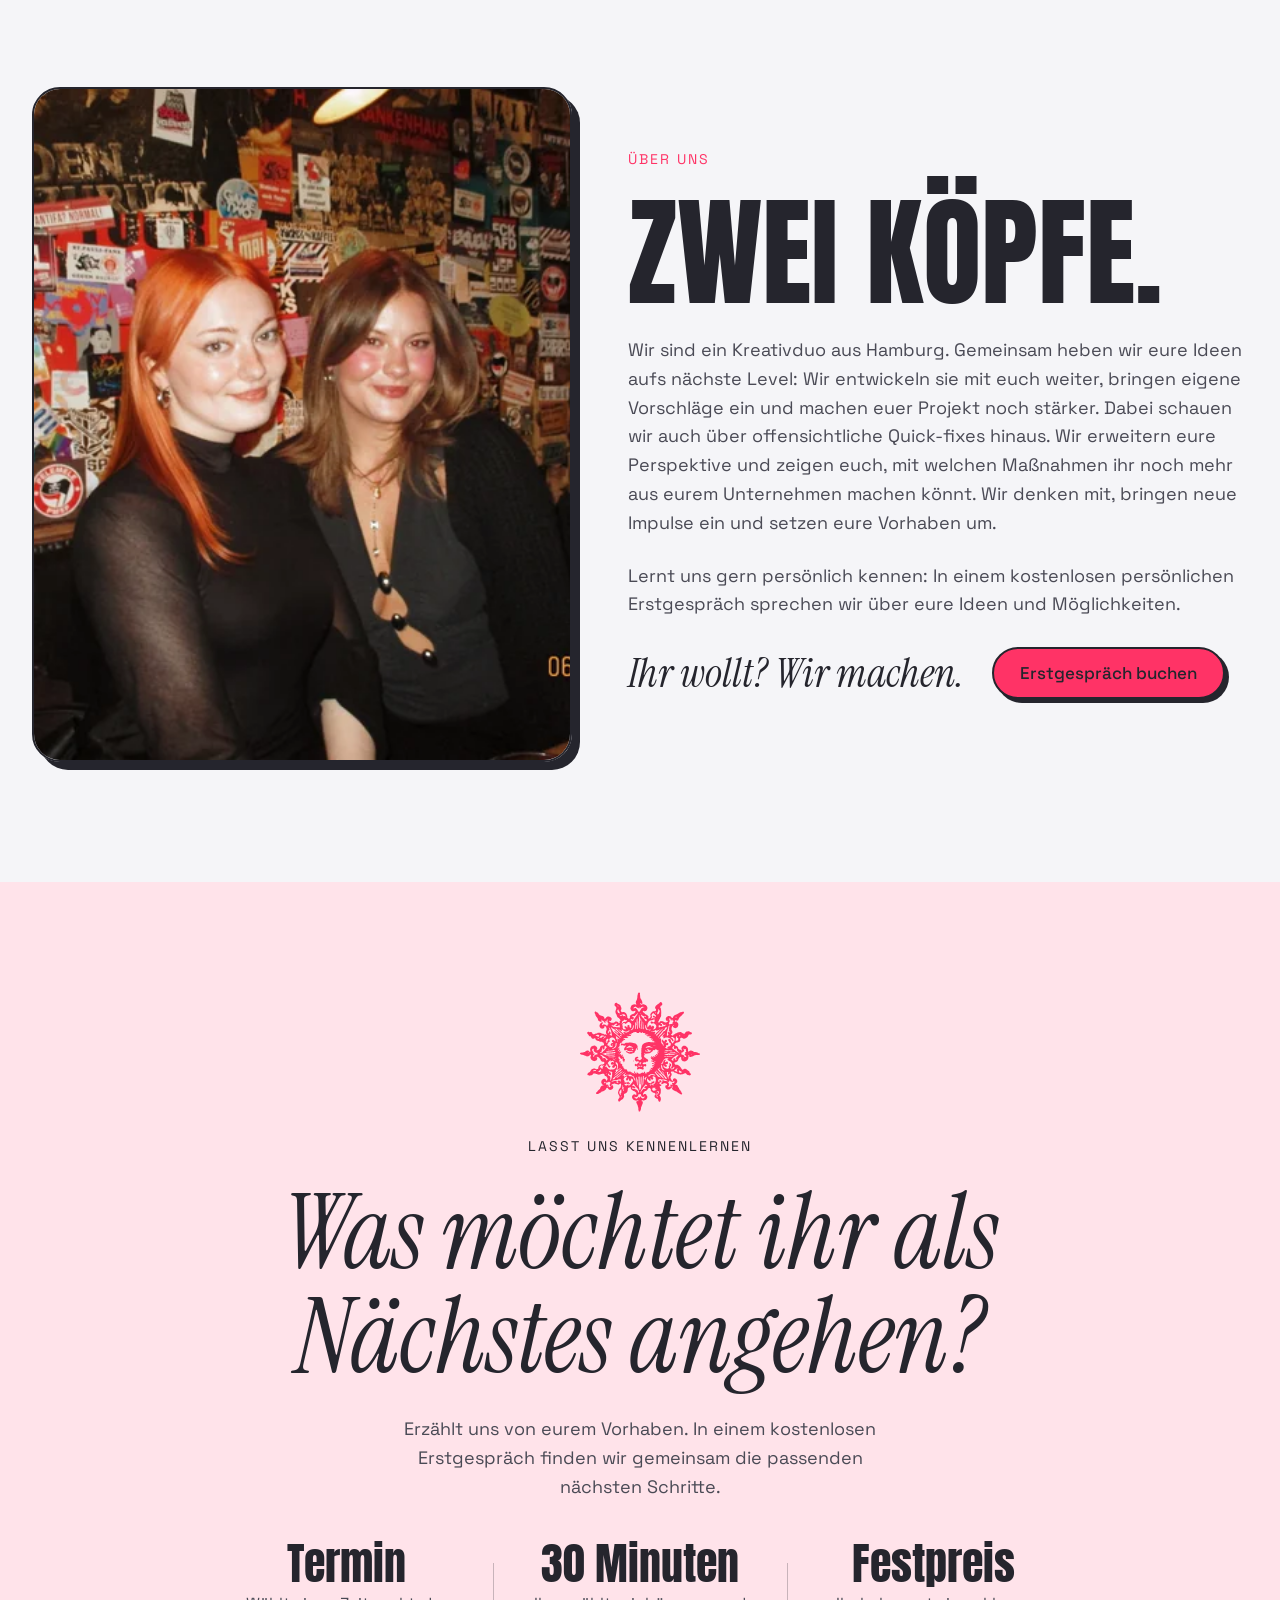
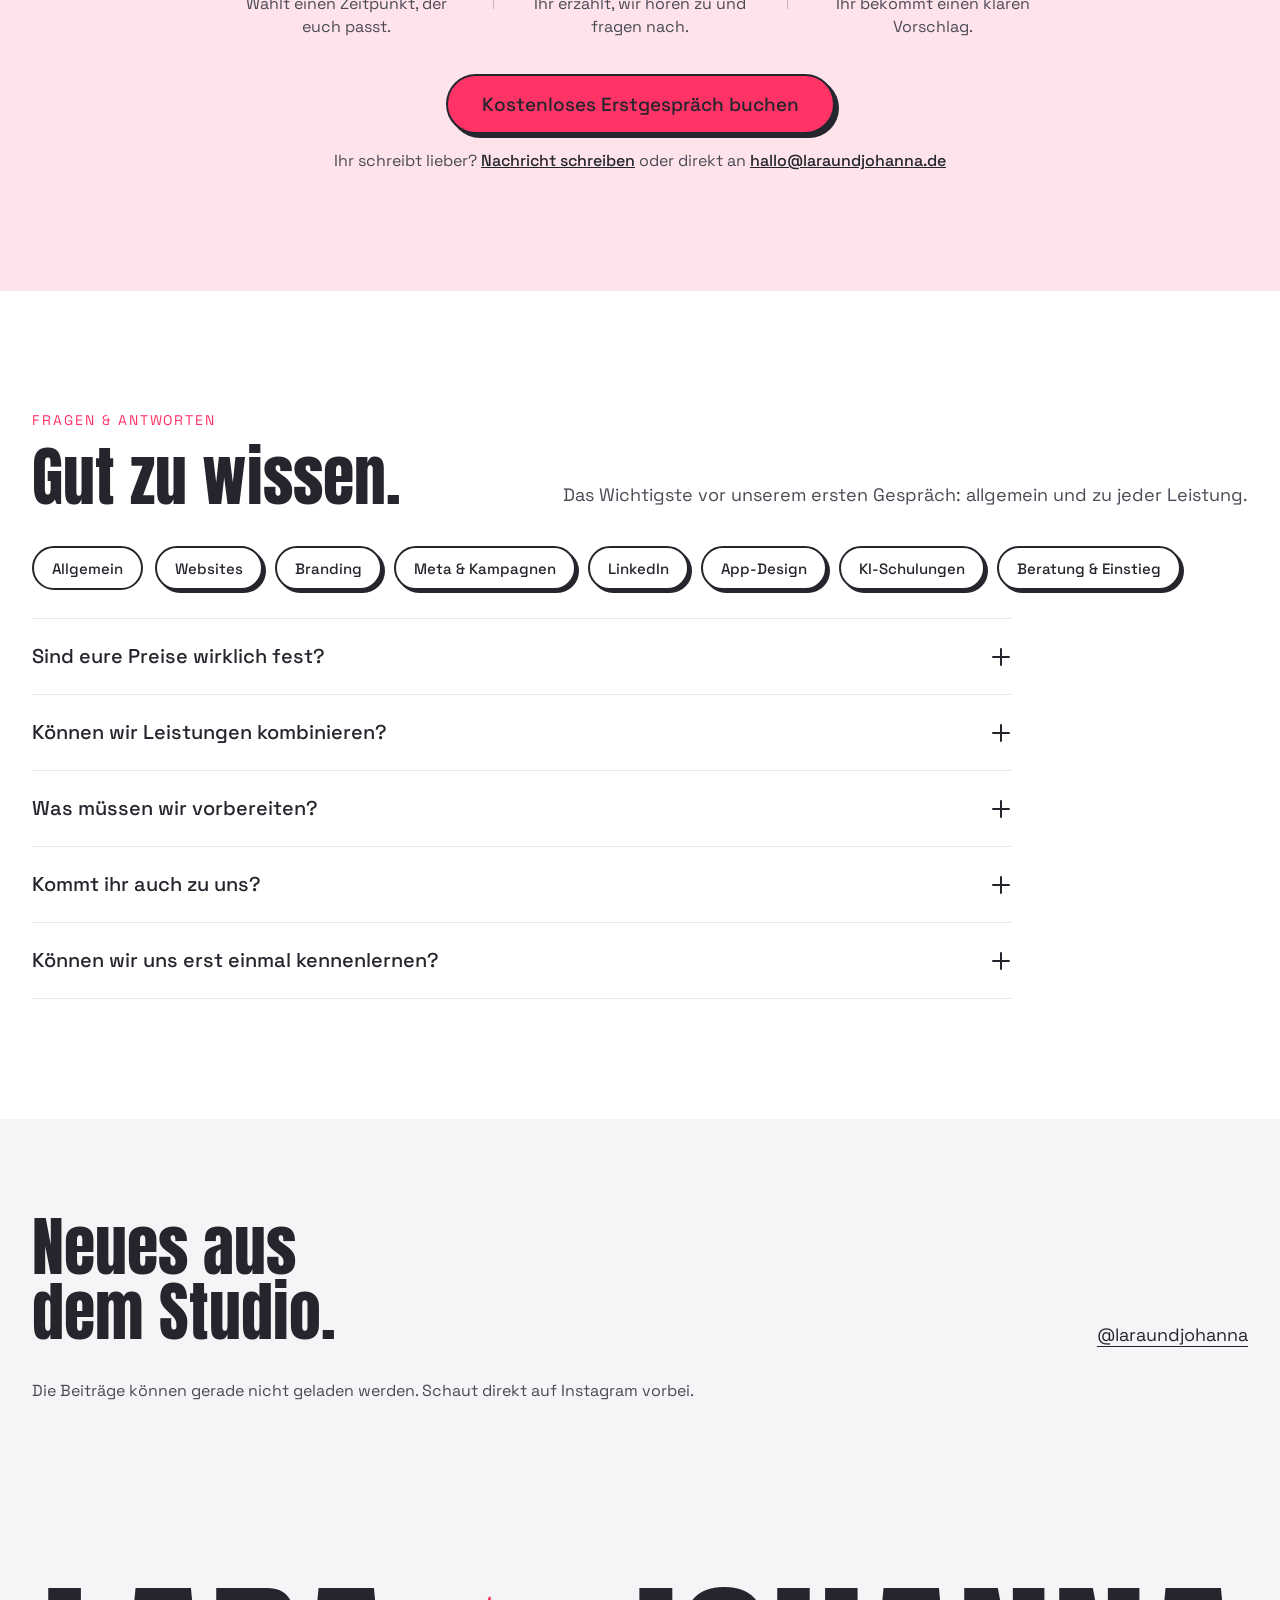
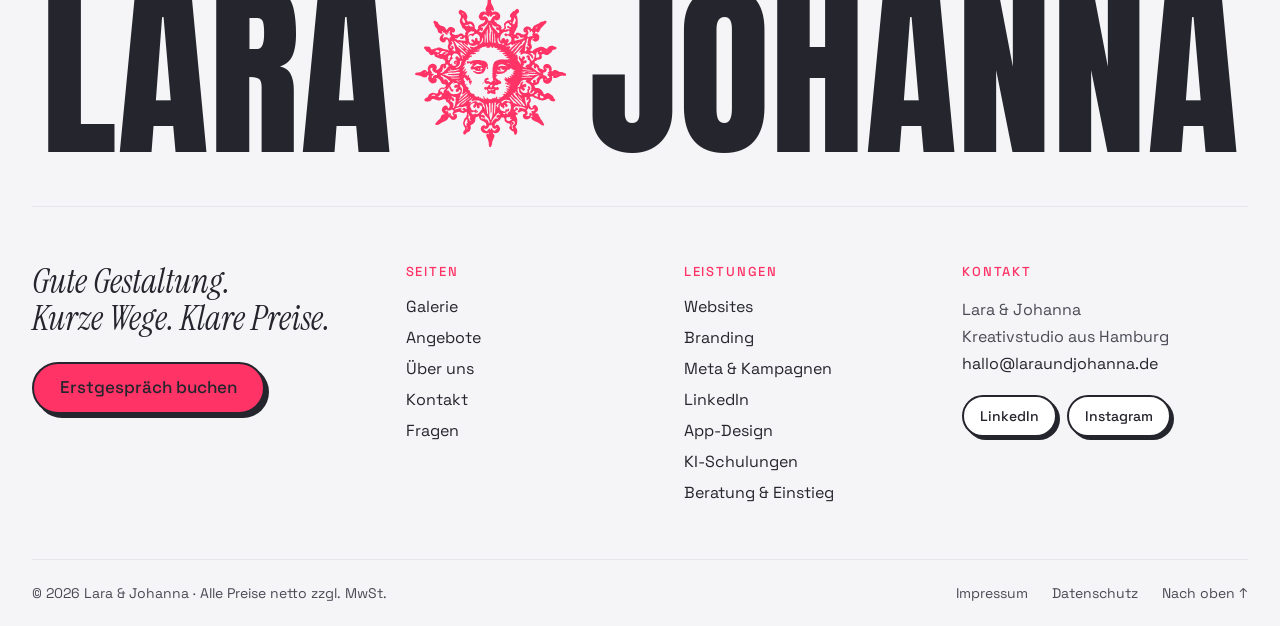
==== commit f5cd5ee7: "Fill one Instagram row according to available window width" ====
--- a/index.html
+++ b/index.html
@@ -17,7 +17,7 @@
 <link rel="preload" href="assets/fonts/anton-latin.woff2" as="font" type="font/woff2" crossorigin>
 <link rel="stylesheet" href="css/style.css?v=20261118-siegel2">
 <link rel="stylesheet" href="css/booking.css">
-<link rel="stylesheet" href="css/instagram.css?v=20261124-eine-zeile">
+<link rel="stylesheet" href="css/instagram.css?v=20261124-flexibel">
 <link rel="stylesheet" href="css/service.css?v=20261118-leistungsseiten">
 <script>
 /* Ladeanimation einmal pro Besuch; Ende spätestens nach 6 s, auch wenn etwas hängt */
@@ -277,7 +277,7 @@
 <script src="js/data.js"></script>
 <script src="js/main.js?v=20261118-drehen"></script>
 <script src="js/booking.js" defer></script>
-<script src="js/instagram.js?v=20261124" defer></script>
+<script src="js/instagram.js?v=20261124-flexibel" defer></script>
 <script src="js/klick.js?v=20261117-muenzen" defer></script>
 </body>
 </html>
--- a/css/instagram.css
+++ b/css/instagram.css
@@ -1,13 +1,13 @@
 .instagram{padding:96px 0;background:var(--page-2)}
+.instagram>.wrap{max-width:none}
 .instagram__head{display:flex;align-items:end;justify-content:space-between;gap:24px;margin-bottom:32px}
 .instagram__head .h2{max-width:14ch}
 .instagram__profile{font-size:18px;text-underline-offset:5px;overflow-wrap:anywhere}
-.instagram__grid{display:grid;grid-template-columns:repeat(3,minmax(0,1fr));gap:24px;list-style:none;padding:0;margin:0}
-.instagram__grid>li:nth-child(n+4){display:none}
+.instagram__grid{display:grid;grid-template-columns:repeat(var(--instagram-columns,3),minmax(0,1fr));gap:24px;list-style:none;padding:0;margin:0}
 .instagram__post{display:block;text-decoration:none}
 .instagram__post img{aspect-ratio:4/5;width:100%;height:auto;object-fit:contain;background:var(--page);transition:filter .2s ease}
 .instagram__post:hover img{filter:brightness(.9)}
 .instagram__caption{display:-webkit-box;-webkit-line-clamp:2;-webkit-box-orient:vertical;overflow:hidden;font-size:16px;line-height:1.5;margin:12px 0 0;overflow-wrap:anywhere}
 .instagram__status{font-size:16px;line-height:1.6;color:var(--muted);margin:0}
-@media(max-width:767px){.instagram{padding:64px 0}.instagram__head{align-items:start;flex-direction:column;gap:20px}.instagram__grid{grid-template-columns:minmax(0,1fr)}.instagram__grid>li:nth-child(n+2){display:none}}
+@media(max-width:767px){.instagram{padding:64px 0}.instagram__head{align-items:start;flex-direction:column;gap:20px}.instagram__grid{grid-template-columns:minmax(0,1fr)}}
 @media(prefers-reduced-motion:reduce){.instagram__post img{transition:none}}
